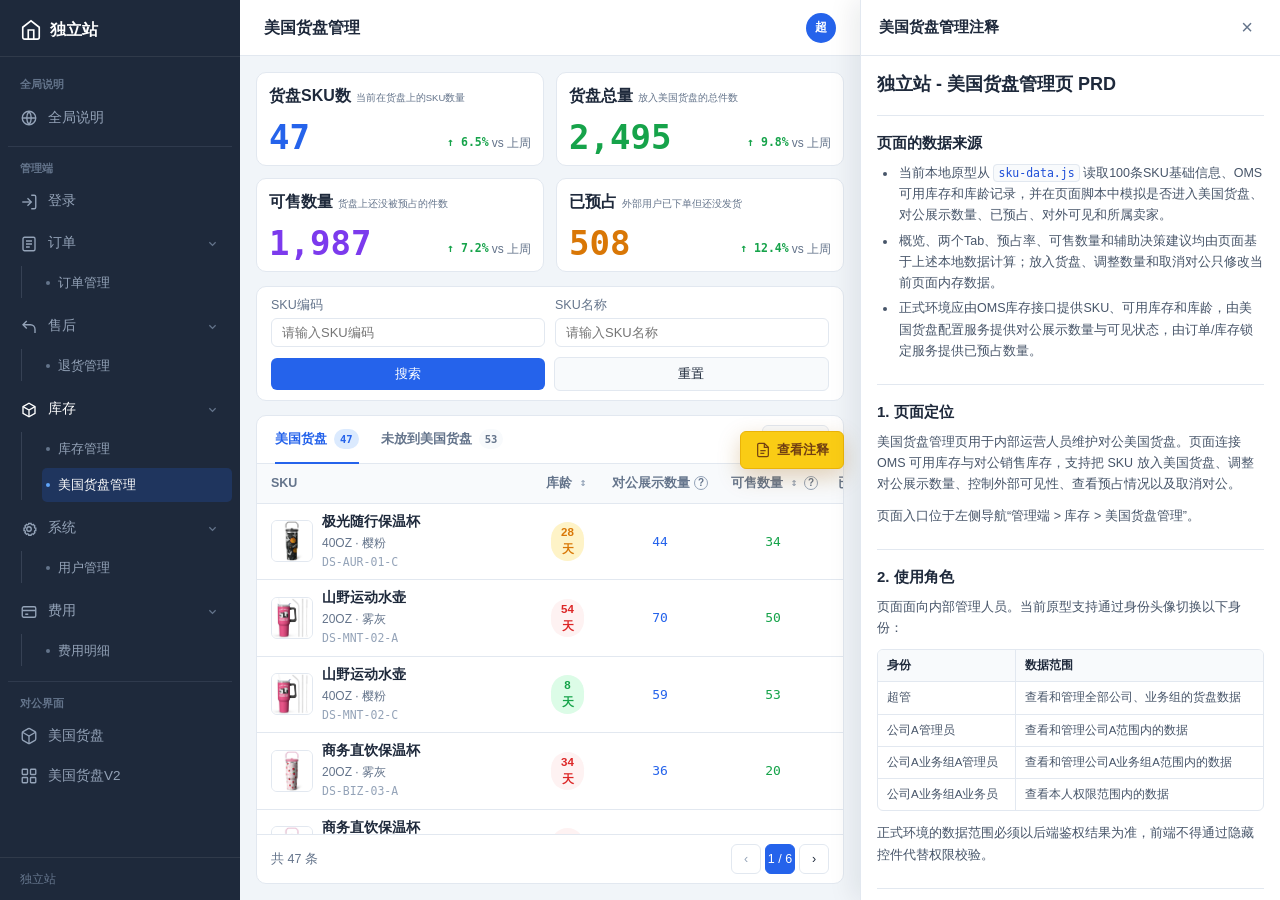
==== cargo-tray-management.html @ c188798c "Publish local PRDs and latest page updates" ====
<!DOCTYPE html>
<html lang="zh-CN"><head>
<meta charset="UTF-8">
<meta name="viewport" content="width=device-width,initial-scale=1.0">
<title>美国货盘管理 — 独立站</title>
<link rel="stylesheet" href="styles.css?v=20260828-returns-pagination">
<script src="navigation.js?v=20260828-returns" defer></script>
</head>
<body data-page="tray-management">
<aside class="app-nav">
  <div class="nav-brand"><svg viewBox="0 0 24 24" fill="none" stroke="currentColor" stroke-width="1.8"><path d="M3 9l9-7 9 7v11a2 2 0 0 1-2 2H5a2 2 0 0 1-2-2z"></path><path d="M9 22V12h6v10"></path></svg>独立站</div>
  <nav class="nav-list"></nav>
  <div class="nav-footer">独立站</div>
</aside>

<div class="app-content">
  <div class="topbar"><div class="topbar-left"><h1>美国货盘管理</h1></div><div class="topbar-right"><div class="user"><button class="avatar" type="button" data-role-avatar aria-haspopup="dialog" aria-label="切换身份" title="切换身份">超</button></div></div></div>
  <main class="page-body tray-management-body">
    <section class="tray-management-stats page-section" aria-label="货盘统计">
      <div class="stat-card manage-stat manage-stat-sku"><div class="stat-heading"><div class="stat-label">货盘SKU数</div><p>当前在货盘上的SKU数量</p></div><div class="stat-metric-row"><div class="stat-value" id="manage-stat-skus">0</div><div class="stat-trend trend-up"><strong>↑ 6.5%</strong><span>vs 上周</span></div></div></div>
      <div class="stat-card manage-stat manage-stat-total"><div class="stat-heading"><div class="stat-label">货盘总量</div><p>放入美国货盘的总件数</p></div><div class="stat-metric-row"><div class="stat-value" id="manage-stat-total">0</div><div class="stat-trend trend-up"><strong>↑ 9.8%</strong><span>vs 上周</span></div></div></div>
      <div class="stat-card manage-stat manage-stat-sellable"><div class="stat-heading"><div class="stat-label">可售数量</div><p>货盘上还没被预占的件数</p></div><div class="stat-metric-row"><div class="stat-value" id="manage-stat-sellable">0</div><div class="stat-trend trend-up"><strong>↑ 7.2%</strong><span>vs 上周</span></div></div></div>
      <div class="stat-card manage-stat manage-stat-reserved"><div class="stat-heading"><div class="stat-label">已预占</div><p>外部用户已下单但还没发货</p></div><div class="stat-metric-row"><div class="stat-value" id="manage-stat-reserved">0</div><div class="stat-trend trend-up"><strong>↑ 12.4%</strong><span>vs 上周</span></div></div></div>
    </section>

    <section class="filter-bar manage-filter-bar page-section" aria-label="美国货盘库存筛选">
      <div class="filter-group"><label for="manage-filter-code">SKU编码</label><input id="manage-filter-code" type="text" autocomplete="off" placeholder="请输入SKU编码"></div>
      <div class="filter-group"><label for="manage-filter-name">SKU名称</label><input id="manage-filter-name" type="text" autocomplete="off" placeholder="请输入SKU名称"></div>
      <div class="filter-actions"><button class="btn btn-primary" id="manage-search" type="button">搜索</button><button class="btn btn-ghost" id="manage-reset" type="button">重置</button></div>
    </section>

    <section class="table-wrap tray-management-workspace page-section">
      <div class="tray-management-tabs">
        <div class="tray-management-tab-list" role="tablist" aria-label="美国货盘库存状态">
          <button class="tray-management-tab active" id="marked-tab" type="button" role="tab" aria-selected="true" data-manage-tab="marked">美国货盘 <span id="marked-tab-count">0</span></button>
          <button class="tray-management-tab" id="unmarked-tab" type="button" role="tab" aria-selected="false" data-manage-tab="unmarked">未放到美国货盘 <span id="unmarked-tab-count">0</span></button>
        </div>
        <div class="tray-management-actions">
          <button class="btn btn-primary btn-sm" id="manage-batch-mark" type="button" hidden disabled>批量放入美国货盘</button>
          <button class="btn btn-ghost btn-sm" id="manage-export" type="button"><svg viewBox="0 0 24 24" fill="none" stroke="currentColor" stroke-width="1.8" aria-hidden="true"><path d="M12 3v12"></path><path d="m7 10 5 5 5-5"></path><path d="M5 21h14"></path></svg>导出</button>
        </div>
      </div>

      <div class="tray-management-panel" id="marked-panel" role="tabpanel" aria-labelledby="marked-tab">
        <div class="table-scroll">
          <table class="data-table manage-inventory-table">
            <thead><tr>
              <th class="sku-column">SKU</th>
              <th class="sortable-column"><button class="sort-button" type="button" data-manage-sort="age">库龄<span aria-hidden="true">↕</span></button></th>
              <th><span class="table-header-label">对公展示数量<span class="table-header-help" tabindex="0" role="img" aria-label="对公展示数量说明" data-tooltip="当前设置在对公美国货盘中展示的商品件数">?</span></span></th>
              <th class="sortable-column"><div class="manage-sort-header"><button class="sort-button" type="button" data-manage-sort="sellable">可售数量<span aria-hidden="true">↕</span></button><span class="table-header-help" tabindex="0" role="img" aria-label="可售数量说明" data-tooltip="对公展示数量减去已预占数量后，可继续销售的件数">?</span></div></th>
              <th><span class="table-header-label">已预占<span class="table-header-help" tabindex="0" role="img" aria-label="已预占说明" data-tooltip="外部用户已下单但尚未发货，占用的件数">?</span></span></th>
              <th class="sortable-column"><div class="manage-sort-header"><button class="sort-button" type="button" data-manage-sort="reservedRate">预占率<span aria-hidden="true">↕</span></button><span class="table-header-help" tabindex="0" role="img" aria-label="预占率说明" data-tooltip="已预占数量除以对公展示数量，用于判断当前货盘库存的订单占用程度">?</span></div></th>
              <th>对外可见</th><th>所属卖家</th><th>辅助决策建议</th><th class="operation-column">操作</th>
            </tr></thead>
            <tbody id="marked-tbody"></tbody>
          </table>
        </div>
      </div>

      <div class="tray-management-panel" id="unmarked-panel" role="tabpanel" aria-labelledby="unmarked-tab" hidden>
        <div class="table-scroll">
          <table class="data-table manage-inventory-table">
            <thead><tr><th class="selection-column"><input id="manage-select-all" type="checkbox" aria-label="选择当前页中的全部可用SKU"></th><th class="sku-column">SKU</th><th>库龄</th><th>OMS可用库存</th><th>辅助决策建议</th><th class="operation-column">操作</th></tr></thead>
            <tbody id="unmarked-tbody"></tbody>
          </table>
        </div>
      </div>
      <div class="pagination manage-pagination"><span class="pagination-info" id="manage-table-summary">共 0 条</span><div class="pagination-btns"><button class="page-btn" id="manage-page-prev" type="button" aria-label="上一页">‹</button><button class="page-btn active" id="manage-page-current" type="button">1 / 1</button><button class="page-btn" id="manage-page-next" type="button" aria-label="下一页">›</button></div></div>
    </section>
  </main>
</div>

<div class="age-detail-tooltip" id="age-detail-tooltip" role="tooltip"></div>
<div class="table-help-tooltip" id="manage-table-help-tooltip" role="tooltip"></div>

<div class="modal-overlay" id="manage-mark-modal" role="dialog" aria-modal="true" aria-labelledby="manage-mark-title">
  <div class="modal manage-mark-modal">
    <div class="modal-head"><h3 id="manage-mark-title">放到美国货盘</h3><button class="close" type="button" id="manage-mark-close" aria-label="关闭">&times;</button></div>
    <div class="modal-body">
      <div class="manage-form-field"><label for="manage-sku-select">选择SKU</label><select id="manage-sku-select"></select></div>
      <div class="manage-available-hint"><span>可用库存</span><strong id="manage-available-value">0 件</strong><small>对公展示数量不能超过 OMS 可用库存</small></div>
      <div class="manage-form-field"><label for="manage-mark-qty">对公展示数量</label><input id="manage-mark-qty" type="number" min="1" value="1"></div>
      <div class="manage-form-field manage-visible-field"><span>对外可见</span><label class="visibility-switch"><input id="manage-visible-input" type="checkbox" checked><span aria-hidden="true"></span><b>默认开启</b></label></div>
    </div>
    <div class="modal-footer"><button class="btn btn-ghost" type="button" id="manage-mark-cancel">取消</button><button class="btn btn-primary" type="button" id="manage-mark-confirm">确认</button></div>
  </div>
</div>

<div class="modal-overlay" id="manage-batch-modal" role="dialog" aria-modal="true" aria-labelledby="manage-batch-title">
  <div class="modal manage-batch-modal">
    <div class="modal-head"><h3 id="manage-batch-title">确认批量放入美国货盘</h3><button class="close" type="button" id="manage-batch-close" aria-label="关闭">&times;</button></div>
    <div class="modal-body">
      <p class="manage-batch-tip">请确认所选SKU及对公展示数量，确认后这些SKU将进入美国货盘。</p>
      <div class="table-scroll"><table class="data-table manage-batch-table"><thead><tr><th>SKU</th><th>OMS可用库存</th><th>对公展示数量</th></tr></thead><tbody id="manage-batch-tbody"></tbody></table></div>
    </div>
    <div class="modal-footer"><button class="btn btn-ghost" type="button" id="manage-batch-cancel">取消</button><button class="btn btn-primary" type="button" id="manage-batch-confirm">确认放入</button></div>
  </div>
</div>

<div class="product-preview" id="product-preview" role="dialog" aria-modal="true" aria-label="SKU图片预览">
  <button class="product-preview-close" type="button" aria-label="关闭图片预览" title="关闭">&times;</button>
  <img id="product-preview-image" src="" alt=""><div class="product-preview-caption" id="product-preview-caption"></div>
</div>

<script src="sku-data.js"></script>
<script>
var currentRole={id:'super-admin',name:'超管'};
var manageTab='marked';
var manageModalMode='mark';
var manageEditingSku='';
var manageSelectedSkus={};
var manageSort={key:'',direction:'desc'};
var managePages={marked:1,unmarked:1};
var managePageSize=8;
var manageInventory=(window.OMS_SKU_DATA||[]).map(function(item,index){
  var marked=item.available>0&&index%2===0;
  var markedQty=marked?Math.min(item.available,18+(index*13%86)):0;
  var reserved=marked?Math.min(Math.max(0,markedQty-1),index*5%24):0;
  return {
    sku:item.barcode,name:item.name,spec:item.spec,img:item.img,omsAvailable:item.available,ageRecords:item.ageRecords||[],
    marked:marked,markedQty:markedQty,reserved:reserved,visible:index%7!==0,
    seller:index%4===0?'外部卖家B':'内部团队A'
  };
});

function manageNumber(value){return Number(value||0).toLocaleString('en-US')}
function manageEscape(value){return String(value).replace(/[&<>"']/g,function(char){return {'&':'&amp;','<':'&lt;','>':'&gt;','"':'&quot;',"'":'&#39;'}[char]})}
function manageSkuCell(item){
  return '<div class="sku-profile manage-sku-profile"><button class="sku-product-image" type="button" data-manage-preview="'+manageEscape(item.sku)+'" aria-label="预览 '+manageEscape(item.name)+' 图片"><img src="'+manageEscape(item.img)+'" alt="'+manageEscape(item.name)+'"></button><div class="sku-profile-copy"><strong>'+manageEscape(item.name)+'</strong><span>'+manageEscape(item.spec)+'</span><code>'+manageEscape(item.sku)+'</code></div></div>';
}
function getManageMaxAge(item){
  if(!item.ageRecords.length)return 0;
  return Math.max.apply(null,item.ageRecords.map(function(record){return record.days}));
}
function manageAgeCell(item){
  if(!item.ageRecords.length)return '<td><span class="tag tag-muted">-</span></td>';
  var maxAge=getManageMaxAge(item);
  return '<td><span class="tag age-value '+(maxAge>30?'tag-danger':maxAge>15?'tag-warning':'tag-success')+'" tabindex="0" data-manage-age-sku="'+manageEscape(item.sku)+'" aria-describedby="age-detail-tooltip" aria-label="最大库龄'+maxAge+'天，共'+item.ageRecords.length+'条库龄记录">'+maxAge+'天</span></td>';
}
function showManageAgeDetail(target){
  var item=findManageItem(target.dataset.manageAgeSku);if(!item)return;
  var records=item.ageRecords.slice().sort(function(a,b){return b.days-a.days});
  var tooltip=document.getElementById('age-detail-tooltip');
  tooltip.innerHTML='<div class="age-detail-title">库龄记录 <span>'+manageEscape(item.sku)+'</span></div><table><thead><tr><th>库龄</th><th>上架日期</th><th>统计日期</th></tr></thead><tbody>'+records.map(function(record){return '<tr><td>'+record.days+'天</td><td>'+record.shelvedDate+'</td><td>'+record.statisticsDate+'</td></tr>'}).join('')+'</tbody></table>';
  tooltip.classList.add('show');
  var rect=target.getBoundingClientRect();
  var left=Math.min(window.innerWidth-tooltip.offsetWidth-12,Math.max(12,rect.left));
  var top=rect.bottom+8;
  if(top+tooltip.offsetHeight>window.innerHeight-12)top=rect.top-tooltip.offsetHeight-8;
  tooltip.style.left=left+'px';tooltip.style.top=top+'px';
}
function hideManageAgeDetail(){document.getElementById('age-detail-tooltip').classList.remove('show')}
function getMarkedInventory(){return manageInventory.filter(function(item){return item.marked})}
function getUnmarkedInventory(){return manageInventory.filter(function(item){return !item.marked})}
function manageMatchesFilter(item){
  var code=document.getElementById('manage-filter-code').value.trim().toLowerCase();
  var name=document.getElementById('manage-filter-name').value.trim().toLowerCase();
  return (!code||item.sku.toLowerCase().indexOf(code)>-1)&&(!name||item.name.toLowerCase().indexOf(name)>-1);
}
function getFilteredMarkedInventory(){return getMarkedInventory().filter(manageMatchesFilter)}
function getFilteredUnmarkedInventory(){return getUnmarkedInventory().filter(manageMatchesFilter)}
function getManageReservedRate(item){return item.markedQty?item.reserved/item.markedQty:0}
function getManageDecision(item,marked){
  var age=getManageMaxAge(item);
  if(marked){
    var rate=getManageReservedRate(item);
    if(age>30&&rate<.12)return {label:'建议清滞销',type:'danger'};
    if(rate>.65||Math.max(0,item.markedQty-item.reserved)<10)return {label:'建议补货',type:'warning'};
    return {label:'库存健康',type:'success'};
  }
  if(age>30)return {label:'建议清滞销',type:'danger'};
  if(item.omsAvailable>=50)return {label:'建议放货',type:'primary'};
  return {label:'持续观察',type:'muted'};
}
function manageDecisionCell(item,marked){var decision=getManageDecision(item,marked);return '<span class="decision-tag decision-'+decision.type+'">'+decision.label+'</span>'}
function getManagePageData(data,tab){
  var pages=Math.max(1,Math.ceil(data.length/managePageSize));
  managePages[tab]=Math.min(managePages[tab],pages);
  return data.slice((managePages[tab]-1)*managePageSize,managePages[tab]*managePageSize);
}
function getSortedMarkedInventory(){
  var data=getFilteredMarkedInventory().slice();
  if(!manageSort.key)return data;
  var direction=manageSort.direction==='asc'?1:-1;
  return data.sort(function(a,b){
    var left=manageSort.key==='age'?getManageMaxAge(a):manageSort.key==='sellable'?Math.max(0,a.markedQty-a.reserved):getManageReservedRate(a);
    var right=manageSort.key==='age'?getManageMaxAge(b):manageSort.key==='sellable'?Math.max(0,b.markedQty-b.reserved):getManageReservedRate(b);
    return (left-right)*direction||a.sku.localeCompare(b.sku);
  });
}
function updateManageSortHeaders(){
  document.querySelectorAll('[data-manage-sort]').forEach(function(button){
    var active=button.dataset.manageSort===manageSort.key;
    button.classList.toggle('active',active);
    button.querySelector('span').textContent=active?(manageSort.direction==='asc'?'↑':'↓'):'↕';
    button.closest('th').setAttribute('aria-sort',active?(manageSort.direction==='asc'?'ascending':'descending'):'none');
  });
}
function changeManageSort(key){
  if(manageSort.key===key)manageSort.direction=manageSort.direction==='desc'?'asc':'desc';
  else manageSort={key:key,direction:'desc'};
  managePages.marked=1;
  renderMarkedInventory();
  updateManagePagination();
}
function updateManageStats(){
  var marked=getMarkedInventory();
  var total=marked.reduce(function(sum,item){return sum+item.markedQty},0);
  var reserved=marked.reduce(function(sum,item){return sum+item.reserved},0);
  document.getElementById('manage-stat-skus').textContent=manageNumber(marked.length);
  document.getElementById('manage-stat-total').textContent=manageNumber(total);
  document.getElementById('manage-stat-sellable').textContent=manageNumber(total-reserved);
  document.getElementById('manage-stat-reserved').textContent=manageNumber(reserved);
  document.getElementById('marked-tab-count').textContent=marked.length;
  document.getElementById('unmarked-tab-count').textContent=getUnmarkedInventory().length;
}
function renderMarkedInventory(){
  var allData=getSortedMarkedInventory();
  var data=getManagePageData(allData,'marked');
  document.getElementById('marked-tbody').innerHTML=data.length?data.map(function(item){
    var sellable=Math.max(0,item.markedQty-item.reserved);
    var reservedRate=(getManageReservedRate(item)*100).toFixed(1)+'%';
    return '<tr data-manage-sku="'+item.sku+'"><td class="sku-column">'+manageSkuCell(item)+'</td>'+manageAgeCell(item)+'<td class="num manage-marked-qty">'+manageNumber(item.markedQty)+'</td><td class="num manage-sellable-qty">'+manageNumber(sellable)+'</td><td class="num manage-reserved-qty">'+manageNumber(item.reserved)+'</td><td class="num manage-reserved-rate">'+reservedRate+'</td><td><label class="visibility-switch"><input type="checkbox" data-manage-visible="'+item.sku+'" '+(item.visible?'checked':'')+' aria-label="'+manageEscape(item.name)+' 对外可见"><span aria-hidden="true"></span><b>'+(item.visible?'可见':'隐藏')+'</b></label></td><td><span class="seller-tag '+(item.seller.indexOf('外部')===0?'external':'internal')+'">'+item.seller+'</span></td><td>'+manageDecisionCell(item,true)+'</td><td class="operation-column"><div class="table-actions"><button class="btn-link" type="button" data-manage-adjust="'+item.sku+'">调整数量</button><button class="btn-link danger" type="button" data-manage-unmark="'+item.sku+'">取消对公</button></div></td></tr>';
  }).join(''):'<tr><td colspan="10" class="mark-table-empty">暂无美国货盘SKU</td></tr>';
  updateManageSortHeaders();
}
function renderUnmarkedInventory(){
  var allData=getFilteredUnmarkedInventory();
  var data=getManagePageData(allData,'unmarked');
  getMarkedInventory().forEach(function(item){delete manageSelectedSkus[item.sku]});
  document.getElementById('unmarked-tbody').innerHTML=data.length?data.map(function(item){
    var disabled=item.omsAvailable<=0;
    return '<tr data-manage-sku="'+item.sku+'"><td class="selection-column"><input class="manage-row-select" type="checkbox" data-manage-select="'+item.sku+'" '+(manageSelectedSkus[item.sku]?'checked':'')+' '+(disabled?'disabled':'')+' aria-label="选择 '+manageEscape(item.name)+'"></td><td class="sku-column">'+manageSkuCell(item)+'</td>'+manageAgeCell(item)+'<td class="num">'+manageNumber(item.omsAvailable)+'</td><td>'+manageDecisionCell(item,false)+'</td><td class="operation-column"><button class="btn btn-primary btn-sm" type="button" data-manage-mark="'+item.sku+'" '+(disabled?'disabled':'')+'>放到美国货盘</button></td></tr>';
  }).join(''):'<tr><td colspan="6" class="mark-table-empty">暂无符合条件的未放入SKU</td></tr>';
  updateManageBatchSelection();
}
function updateManageBatchSelection(){
  var selected=getUnmarkedInventory().filter(function(item){return manageSelectedSkus[item.sku]&&item.omsAvailable>0});
  var batchButton=document.getElementById('manage-batch-mark');
  batchButton.disabled=selected.length===0;
  var available=getManagePageData(getFilteredUnmarkedInventory(),'unmarked').filter(function(item){return item.omsAvailable>0});
  var selectedVisible=available.filter(function(item){return manageSelectedSkus[item.sku]});
  var selectAll=document.getElementById('manage-select-all');
  selectAll.checked=available.length>0&&selectedVisible.length===available.length;
  selectAll.indeterminate=selectedVisible.length>0&&selectedVisible.length<available.length;
}
function renderManageWorkspace(){
  updateManageStats();
  renderMarkedInventory();
  renderUnmarkedInventory();
  updateManagePagination();
}
function updateManagePagination(){
  var data=manageTab==='marked'?getSortedMarkedInventory():getFilteredUnmarkedInventory();
  var pages=Math.max(1,Math.ceil(data.length/managePageSize));
  var page=Math.min(managePages[manageTab],pages);
  managePages[manageTab]=page;
  document.getElementById('manage-table-summary').textContent='共 '+data.length+' 条';
  document.getElementById('manage-page-current').textContent=page+' / '+pages;
  document.getElementById('manage-page-prev').disabled=page<=1;
  document.getElementById('manage-page-next').disabled=page>=pages||data.length===0;
}
function changeManagePage(offset){
  var data=manageTab==='marked'?getSortedMarkedInventory():getFilteredUnmarkedInventory();
  var pages=Math.max(1,Math.ceil(data.length/managePageSize));
  managePages[manageTab]=Math.min(pages,Math.max(1,managePages[manageTab]+offset));
  if(manageTab==='marked')renderMarkedInventory();else renderUnmarkedInventory();
  updateManagePagination();
}
function switchManageTab(tabName){
  manageTab=tabName;
  document.querySelectorAll('[data-manage-tab]').forEach(function(button){var active=button.dataset.manageTab===tabName;button.classList.toggle('active',active);button.setAttribute('aria-selected',active?'true':'false')});
  document.getElementById('marked-panel').hidden=tabName!=='marked';
  document.getElementById('unmarked-panel').hidden=tabName!=='unmarked';
  document.getElementById('manage-batch-mark').hidden=tabName!=='unmarked';
  renderManageWorkspace();
}
function showManageTableHelp(target){
  var tooltip=document.getElementById('manage-table-help-tooltip');
  tooltip.textContent=target.dataset.tooltip;
  tooltip.classList.add('show');
  var rect=target.getBoundingClientRect();
  var left=Math.min(window.innerWidth-tooltip.offsetWidth-12,Math.max(12,rect.right-tooltip.offsetWidth));
  var top=rect.bottom+8;
  if(top+tooltip.offsetHeight>window.innerHeight-12)top=rect.top-tooltip.offsetHeight-8;
  tooltip.style.left=left+'px';tooltip.style.top=top+'px';
}
function hideManageTableHelp(){document.getElementById('manage-table-help-tooltip').classList.remove('show')}
function manageCsvCell(value){return '"'+String(value==null?'':value).replace(/"/g,'""')+'"'}
function exportManageInventory(){
  var marked=manageTab==='marked';
  var data=marked?getSortedMarkedInventory():getFilteredUnmarkedInventory();
  var rows=marked
    ?[['SKU编码','SKU名称','SKU规格','库龄','对公展示数量','可售数量','已预占','预占率','对外可见','所属卖家']].concat(data.map(function(item){return [item.sku,item.name,item.spec,getManageMaxAge(item)+'天',item.markedQty,Math.max(0,item.markedQty-item.reserved),item.reserved,(getManageReservedRate(item)*100).toFixed(1)+'%',item.visible?'可见':'隐藏',item.seller]}))
    :[['SKU编码','SKU名称','SKU规格','库龄','OMS可用库存']].concat(data.map(function(item){return [item.sku,item.name,item.spec,getManageMaxAge(item)+'天',item.omsAvailable]}));
  var csv='\uFEFF'+rows.map(function(row){return row.map(manageCsvCell).join(',')}).join('\r\n');
  var url=URL.createObjectURL(new Blob([csv],{type:'text/csv;charset=utf-8'}));
  var link=document.createElement('a');link.href=url;link.download=(marked?'美国货盘':'未放到美国货盘')+'-'+new Date().toISOString().slice(0,10)+'.csv';document.body.appendChild(link);link.click();link.remove();URL.revokeObjectURL(url);
  showToast('导出成功');
}
function findManageItem(sku){return manageInventory.find(function(item){return item.sku===sku})}
function populateManageSkuSelect(selectedSku){
  var select=document.getElementById('manage-sku-select');
  var options=manageModalMode==='adjust'?manageInventory.filter(function(item){return item.sku===selectedSku}):getUnmarkedInventory();
  select.innerHTML=options.map(function(item){return '<option value="'+item.sku+'" '+(item.sku===selectedSku?'selected':'')+'>'+manageEscape(item.name)+' · '+manageEscape(item.spec)+' · '+manageEscape(item.sku)+'</option>'}).join('');
  select.disabled=manageModalMode==='adjust';
}
function refreshManageModalValues(){
  var item=findManageItem(document.getElementById('manage-sku-select').value);
  if(!item)return;
  document.getElementById('manage-available-value').textContent=manageNumber(item.omsAvailable)+' 件';
  var input=document.getElementById('manage-mark-qty');
  input.max=item.omsAvailable;
  if(manageModalMode==='mark')input.value=Math.min(Math.max(1,Math.round(item.omsAvailable*.25)),item.omsAvailable||1);
}
function openManageModal(mode,sku){
  manageModalMode=mode;
  manageEditingSku=sku||'';
  var item=findManageItem(sku);
  document.getElementById('manage-mark-title').textContent=mode==='adjust'?'调整对公展示数量':'放到美国货盘';
  document.getElementById('manage-mark-confirm').textContent=mode==='adjust'?'保存调整':'确认放入';
  populateManageSkuSelect(sku);
  refreshManageModalValues();
  if(mode==='adjust'&&item){document.getElementById('manage-mark-qty').value=item.markedQty;document.getElementById('manage-visible-input').checked=item.visible}
  else document.getElementById('manage-visible-input').checked=true;
  document.getElementById('manage-mark-modal').classList.add('open');
  document.getElementById('manage-mark-qty').focus();
}
function closeManageModal(){document.getElementById('manage-mark-modal').classList.remove('open')}
function submitManageModal(){
  var sku=document.getElementById('manage-sku-select').value;
  var item=findManageItem(sku);
  var quantity=parseInt(document.getElementById('manage-mark-qty').value,10)||0;
  if(!item||quantity<1||quantity>item.omsAvailable){showToast('对公展示数量需大于 0 且不能超过 OMS 可用库存','warning');return}
  if(manageModalMode==='adjust'&&quantity<item.reserved){showToast('对公展示数量不能小于已预占数量','warning');return}
  item.marked=true;
  item.markedQty=quantity;
  item.visible=document.getElementById('manage-visible-input').checked;
  if(manageModalMode==='mark')item.reserved=0;
  closeManageModal();
  switchManageTab('marked');
  showToast(manageModalMode==='adjust'?'数量调整成功':'已放入美国货盘');
}
function unmarkManageItem(sku){
  var item=findManageItem(sku);
  if(!item)return;
  if(item.reserved>0){showToast('该SKU存在已预占数量，暂不能取消对公','warning');return}
  item.marked=false;item.markedQty=0;item.visible=false;
  renderManageWorkspace();
  showToast('已取消对公');
}
function getSelectedManageItems(){
  return getUnmarkedInventory().filter(function(item){return manageSelectedSkus[item.sku]&&item.omsAvailable>0});
}
function openManageBatchModal(){
  var items=getSelectedManageItems();
  if(!items.length){showToast('请先选择SKU','warning');return}
  document.getElementById('manage-batch-tbody').innerHTML=items.map(function(item){
    return '<tr data-manage-batch-sku="'+item.sku+'"><td class="sku-column">'+manageSkuCell(item)+'</td><td class="num">'+manageNumber(item.omsAvailable)+'</td><td><input class="manage-batch-qty" type="number" min="1" max="'+item.omsAvailable+'" value="'+item.omsAvailable+'" aria-label="'+manageEscape(item.name)+' 对公展示数量"></td></tr>';
  }).join('');
  document.getElementById('manage-batch-modal').classList.add('open');
  document.querySelector('#manage-batch-tbody .manage-batch-qty').focus();
}
function closeManageBatchModal(){document.getElementById('manage-batch-modal').classList.remove('open')}
function confirmManageBatch(){
  var rows=[].slice.call(document.querySelectorAll('#manage-batch-tbody [data-manage-batch-sku]'));
  var values=rows.map(function(row){
    var item=findManageItem(row.dataset.manageBatchSku);
    var quantity=parseInt(row.querySelector('.manage-batch-qty').value,10)||0;
    return {item:item,quantity:quantity};
  });
  if(!values.length||values.some(function(entry){return !entry.item||entry.quantity<1||entry.quantity>entry.item.omsAvailable})){
    showToast('对公展示数量需大于 0 且不能超过 OMS 可用库存','warning');return;
  }
  values.forEach(function(entry){
    entry.item.marked=true;entry.item.markedQty=entry.quantity;entry.item.reserved=0;entry.item.visible=true;
    delete manageSelectedSkus[entry.item.sku];
  });
  closeManageBatchModal();
  switchManageTab('marked');
  showToast('已批量放入美国货盘');
}
function openManagePreview(sku){
  var item=findManageItem(sku);if(!item)return;
  document.getElementById('product-preview-image').src=item.img;
  document.getElementById('product-preview-image').alt=item.name;
  document.getElementById('product-preview-caption').textContent=item.name+' · '+item.spec;
  document.getElementById('product-preview').classList.add('open');
}
function closeManagePreview(){document.getElementById('product-preview').classList.remove('open')}

document.querySelectorAll('[data-manage-tab]').forEach(function(button){button.addEventListener('click',function(){switchManageTab(button.dataset.manageTab)})});
document.querySelector('.tray-management-workspace').addEventListener('click',function(event){
  var sort=event.target.closest('[data-manage-sort]');if(sort){changeManageSort(sort.dataset.manageSort);return}
  var adjust=event.target.closest('[data-manage-adjust]');if(adjust){openManageModal('adjust',adjust.dataset.manageAdjust);return}
  var unmark=event.target.closest('[data-manage-unmark]');if(unmark){unmarkManageItem(unmark.dataset.manageUnmark);return}
  var mark=event.target.closest('[data-manage-mark]');if(mark){openManageModal('mark',mark.dataset.manageMark);return}
  var preview=event.target.closest('[data-manage-preview]');if(preview)openManagePreview(preview.dataset.managePreview);
});
document.querySelector('.tray-management-workspace').addEventListener('change',function(event){
  if(event.target.matches('[data-manage-visible]')){
    var item=findManageItem(event.target.dataset.manageVisible);if(!item)return;
    item.visible=event.target.checked;
    renderManageWorkspace();
    showToast(item.visible?'已对外展示':'已对外隐藏');
    return;
  }
  if(event.target.matches('[data-manage-select]')){
    if(event.target.checked)manageSelectedSkus[event.target.dataset.manageSelect]=true;
    else delete manageSelectedSkus[event.target.dataset.manageSelect];
    updateManageBatchSelection();
  }
});
document.getElementById('manage-select-all').addEventListener('change',function(){
  var checked=this.checked;
  getManagePageData(getFilteredUnmarkedInventory(),'unmarked').forEach(function(item){if(item.omsAvailable>0){if(checked)manageSelectedSkus[item.sku]=true;else delete manageSelectedSkus[item.sku]}});
  renderUnmarkedInventory();
});
document.getElementById('manage-search').addEventListener('click',function(){managePages.marked=1;managePages.unmarked=1;renderManageWorkspace()});
document.getElementById('manage-reset').addEventListener('click',function(){document.getElementById('manage-filter-code').value='';document.getElementById('manage-filter-name').value='';managePages.marked=1;managePages.unmarked=1;renderManageWorkspace()});
document.querySelector('.manage-filter-bar').addEventListener('keydown',function(event){if(event.key==='Enter'){event.preventDefault();managePages.marked=1;managePages.unmarked=1;renderManageWorkspace()}});
document.getElementById('manage-batch-mark').addEventListener('click',openManageBatchModal);
document.getElementById('manage-export').addEventListener('click',exportManageInventory);
document.getElementById('manage-page-prev').addEventListener('click',function(){changeManagePage(-1)});
document.getElementById('manage-page-next').addEventListener('click',function(){changeManagePage(1)});
document.getElementById('manage-batch-close').addEventListener('click',closeManageBatchModal);
document.getElementById('manage-batch-cancel').addEventListener('click',closeManageBatchModal);
document.getElementById('manage-batch-confirm').addEventListener('click',confirmManageBatch);
document.getElementById('manage-batch-modal').addEventListener('click',function(event){if(event.target===this)closeManageBatchModal()});
document.getElementById('manage-sku-select').addEventListener('change',refreshManageModalValues);
document.getElementById('manage-mark-close').addEventListener('click',closeManageModal);
document.getElementById('manage-mark-cancel').addEventListener('click',closeManageModal);
document.getElementById('manage-mark-confirm').addEventListener('click',submitManageModal);
document.getElementById('manage-mark-modal').addEventListener('click',function(event){if(event.target===this)closeManageModal()});
document.querySelector('.product-preview-close').addEventListener('click',closeManagePreview);
document.getElementById('product-preview').addEventListener('click',function(event){if(event.target===this)closeManagePreview()});
document.addEventListener('mouseover',function(event){var target=event.target.closest('[data-manage-age-sku]');if(target)showManageAgeDetail(target)});
document.addEventListener('mouseout',function(event){if(event.target.closest('[data-manage-age-sku]'))hideManageAgeDetail()});
document.addEventListener('focusin',function(event){if(event.target.matches('[data-manage-age-sku]'))showManageAgeDetail(event.target)});
document.addEventListener('focusout',function(event){if(event.target.matches('[data-manage-age-sku]'))hideManageAgeDetail()});
document.addEventListener('mouseover',function(event){var target=event.target.closest('.table-header-help[data-tooltip]');if(target)showManageTableHelp(target)});
document.addEventListener('mouseout',function(event){if(event.target.closest('.table-header-help[data-tooltip]'))hideManageTableHelp()});
document.addEventListener('focusin',function(event){if(event.target.matches('.table-header-help[data-tooltip]'))showManageTableHelp(event.target)});
document.addEventListener('focusout',function(event){if(event.target.matches('.table-header-help[data-tooltip]'))hideManageTableHelp()});
document.querySelectorAll('.tray-management-workspace .table-scroll').forEach(function(scroller){scroller.addEventListener('scroll',function(){hideManageAgeDetail();hideManageTableHelp()})});
window.addEventListener('resize',function(){hideManageAgeDetail();hideManageTableHelp()});
document.addEventListener('keydown',function(event){if(event.key==='Escape'){closeManageModal();closeManageBatchModal();closeManagePreview()}});
window.addEventListener('oms-role-change',function(event){currentRole=event.detail.role});

renderManageWorkspace();
</script>
<script src="toast.js?v=20260828-cart-action"></script>
<script src="role-switch.js"></script>
<script src="notes.js?v=20260828-local-prd"></script>
</body></html>
---- styles.css ----
/* ========== Design Tokens ========== */
:root{
  --primary:#2563eb;--primary-hover:#1d4ed8;--primary-soft:#dbeafe;
  --bg:#f1f5f9;--surface:#ffffff;--surface-2:#f8fafc;
  --border:#e2e8f0;--border-2:#cbd5e1;
  --ink:#1e293b;--muted:#64748b;--muted-2:#94a3b8;
  --success:#16a34a;--success-soft:#dcfce7;
  --warning:#d97706;--warning-soft:#fef3c7;
  --danger:#dc2626;--danger-soft:#fef2f2;
  --info:#0891b2;--info-soft:#cffafe;
  --sidebar-w:240px;--topbar-h:56px;--notes-panel-w:420px;
  --radius-sm:6px;--radius-md:10px;--radius-lg:16px;
  --shadow-sm:0 1px 2px rgba(0,0,0,.05);
  --shadow-md:0 4px 6px -1px rgba(0,0,0,.07),0 2px 4px -2px rgba(0,0,0,.05);
  --shadow-lg:0 10px 15px -3px rgba(0,0,0,.08),0 4px 6px -4px rgba(0,0,0,.05);
  --font:-apple-system,BlinkMacSystemFont,'PingFang SC','Microsoft YaHei','Segoe UI',sans-serif;
  --font-mono:'SF Mono','Fira Code','Consolas',monospace;
}

/* ========== Reset ========== */
*{box-sizing:border-box;margin:0;padding:0}
html{scroll-behavior:smooth}
body{font-family:var(--font);background:var(--bg);color:var(--ink);font-size:14px;line-height:1.5;-webkit-font-smoothing:antialiased}
a{color:inherit;text-decoration:none}
button{font-family:inherit;cursor:pointer;border:none;background:none}
input,select{font-family:inherit;font-size:14px}
table{border-collapse:collapse;width:100%}

/* ========== App Shell ========== */
.app-nav{position:fixed;inset:0 auto 0 0;width:var(--sidebar-w);background:var(--ink);color:#cbd5e1;display:flex;flex-direction:column;z-index:100}
.app-content{margin-left:var(--sidebar-w);min-height:100vh}

/* ========== Sidebar Nav ========== */
.nav-brand{padding:18px 20px 14px;font-size:16px;font-weight:700;color:#fff;display:flex;align-items:center;gap:8px;border-bottom:1px solid rgba(255,255,255,.08)}
.nav-brand svg{width:22px;height:22px;flex-shrink:0}
.nav-list{flex:1;padding:10px 8px;overflow-y:auto}
.nav-list a,.nav-group-toggle{display:flex;align-items:center;gap:10px;min-height:40px;color:#94a3b8;font-size:13.5px;transition:background .15s,color .15s}
.nav-primary,.nav-group-toggle{padding:9px 12px;border-radius:6px}
.nav-list a:hover,.nav-group-toggle:hover{background:rgba(255,255,255,.06);color:#e2e8f0}
.nav-list a.active{background:rgba(37,99,235,.2);color:#fff}
.nav-list a svg,.nav-group-toggle>svg:not(.nav-chevron){width:18px;height:18px;flex-shrink:0;stroke-width:1.8}
.nav-group{margin:2px 0}
.nav-group-toggle{list-style:none;cursor:pointer;user-select:none}
.nav-group-toggle::-webkit-details-marker{display:none}
.nav-group-toggle>span{min-width:0;flex:1}
.nav-group-current>.nav-group-toggle{color:#fff}
.nav-chevron{width:15px;height:15px;flex:0 0 auto;color:#64748b;transition:transform .18s ease}
.nav-group:not([open]) .nav-chevron{transform:rotate(-90deg)}
.nav-children{position:relative;display:grid;gap:2px;padding:2px 0 5px 34px}
.nav-children::before{content:"";position:absolute;top:2px;bottom:7px;left:13px;width:1px;background:rgba(148,163,184,.2)}
.nav-list .nav-child{position:relative;min-height:34px;padding:7px 10px 7px 16px;border-radius:5px;font-size:13px}
.nav-child::before{content:"";position:absolute;left:4px;top:50%;width:4px;height:4px;border-radius:50%;background:#64748b;transform:translateY(-50%)}
.nav-child.active::before{background:#60a5fa}
.nav-footer{padding:12px 20px;border-top:1px solid rgba(255,255,255,.08);font-size:12px;color:#64748b}

/* ========== Top Bar ========== */
.topbar{height:var(--topbar-h);background:var(--surface);border-bottom:1px solid var(--border);display:flex;align-items:center;justify-content:space-between;padding:0 24px;position:sticky;top:0;z-index:50}
.topbar-left{display:flex;align-items:center;gap:12px}
.topbar-left h1{font-size:16px;font-weight:600}
.topbar-right{display:flex;align-items:center;gap:12px}
.topbar-right .user{display:flex;align-items:center;gap:8px;font-size:13px;color:var(--muted)}
.topbar-right .avatar{width:30px;height:30px;border-radius:50%;background:var(--primary);color:#fff;display:flex;align-items:center;justify-content:center;font-size:12px;font-weight:600}
.topbar-right button.avatar{padding:0;border:2px solid transparent;box-shadow:0 0 0 1px transparent;transition:transform .15s,box-shadow .15s,border-color .15s}
.topbar-right button.avatar:hover{transform:translateY(-1px);box-shadow:0 3px 8px rgba(15,23,42,.18)}
.topbar-right button.avatar:focus-visible{outline:none;border-color:#fff;box-shadow:0 0 0 3px var(--primary-soft)}
.topbar-right .avatar.avatar--super{background:#2563eb}
.topbar-right .avatar.avatar--company{background:#0f766e}
.topbar-right .avatar.avatar--group{background:#7c3aed}
.topbar-right .avatar.avatar--sales{background:#c2410c}

/* ========== Notes Panel ========== */
.app-content{transition:margin-right .2s ease}
.notes-toggle{height:38px;white-space:nowrap}
button.notes-toggle-floating{position:fixed;top:50%;right:16px;z-index:160;transform:translateY(-50%);touch-action:none;cursor:grab;background:#facc15;border-color:#eab308;color:#713f12;font-weight:700;box-shadow:0 8px 22px rgba(161,98,7,.28);transition:right .2s ease,background .15s,border-color .15s,box-shadow .15s}
button.notes-toggle-floating:hover{background:#fde047;border-color:#ca8a04;color:#713f12;box-shadow:0 10px 26px rgba(161,98,7,.34)}
.notes-toggle-floating:active,body.notes-dragging .notes-toggle-floating{cursor:grabbing}
body.notes-dragging .notes-toggle-floating{transition:none}
body.notes-open .notes-toggle-floating{right:calc(var(--notes-panel-w) + 16px)}
.notes-panel{position:fixed;inset:0 0 0 auto;width:var(--notes-panel-w);background:var(--surface);border-left:1px solid var(--border);box-shadow:-8px 0 24px rgba(15,23,42,.08);z-index:180;display:flex;flex-direction:column;transform:translateX(100%);transition:transform .2s ease}
body.notes-open .notes-panel{transform:translateX(0)}
body.notes-open .app-content{margin-right:var(--notes-panel-w)}
.notes-resizer{position:absolute;inset:0 auto 0 -5px;width:10px;z-index:2;cursor:col-resize;touch-action:none;outline:none}
.notes-resizer::after{content:"";position:absolute;top:50%;left:4px;width:2px;height:46px;border-radius:2px;background:var(--border-2);transform:translateY(-50%);opacity:0;transition:opacity .15s,background .15s}
.notes-resizer:hover::after,.notes-resizer:focus-visible::after,body.notes-resizing .notes-resizer::after{opacity:1;background:var(--primary)}
body.notes-resizing{cursor:col-resize;user-select:none}
body.notes-resizing .notes-panel,body.notes-resizing .app-content{transition:none}
.notes-panel-head{height:56px;padding:0 18px;border-bottom:1px solid var(--border);display:flex;align-items:center;justify-content:space-between;flex:0 0 auto}
.notes-panel-head h2{font-size:15px;font-weight:600}
.notes-close{width:30px;height:30px;border-radius:6px;color:var(--muted);font-size:20px;display:flex;align-items:center;justify-content:center}
.notes-close:hover{background:var(--surface-2);color:var(--ink)}
.notes-content{padding:16px;flex:1;min-height:0;overflow-y:auto}
.notes-empty{height:100%;min-height:240px;display:flex;flex-direction:column;align-items:center;justify-content:center;color:var(--muted-2);gap:10px}
.notes-empty svg{width:34px;height:34px}
.notes-empty p{font-size:13px}
.notes-loading{padding:24px 4px;color:var(--muted);font-size:13px}
.notes-document{color:var(--ink);font-size:12.5px;line-height:1.7}
.notes-document h1{font-size:18px;line-height:1.4;margin:0 0 18px;font-weight:700}
.notes-document h2{font-size:15px;line-height:1.45;margin:22px 0 9px;padding-top:16px;border-top:1px solid var(--border);font-weight:700}
.notes-document h1+h2{margin-top:0}
.notes-document h3{font-size:13.5px;line-height:1.45;margin:18px 0 8px;font-weight:700}
.notes-document p{margin:0 0 10px;color:#475569}
.notes-document ul,.notes-document ol{margin:0 0 12px;padding-left:20px;color:#475569}
.notes-document li{margin:4px 0;padding-left:2px}
.notes-document code{padding:1px 4px;border-radius:4px;background:var(--surface-2);border:1px solid var(--border);font-family:var(--font-mono);font-size:11.5px;color:var(--primary-hover)}
.notes-table-wrap{width:100%;overflow-x:auto;margin:8px 0 12px;border:1px solid var(--border);border-radius:6px}
.notes-document table{width:max-content;min-width:100%;font-size:11.5px;line-height:1.5}
.notes-document th,.notes-document td{padding:7px 9px;border-right:1px solid var(--border);border-bottom:1px solid var(--border);text-align:left;vertical-align:top;white-space:nowrap}
.notes-document th{background:var(--surface-2);font-weight:600;color:var(--ink)}
.notes-document td{color:#475569}
.notes-document th:last-child,.notes-document td:last-child{border-right:0}
.notes-document tbody tr:last-child td{border-bottom:0}
.notes-gallery{display:grid;gap:12px}
.notes-reference-section{margin-top:24px;padding-top:18px;border-top:1px solid var(--border)}
.notes-reference-section>h2{margin:0 0 12px;font-size:15px}
.notes-image-card{width:100%;overflow:hidden;border:1px solid var(--border);border-radius:6px;background:var(--surface);text-align:left;transition:border-color .15s,box-shadow .15s}
.notes-image-card:hover{border-color:var(--primary);box-shadow:var(--shadow-sm)}
.notes-image-card:focus-visible{outline:none;border-color:var(--primary);box-shadow:0 0 0 3px var(--primary-soft)}
.notes-image-card img{width:100%;aspect-ratio:16/8;display:block;object-fit:cover;object-position:left top;background:var(--surface-2)}
.notes-image-card span{display:block;padding:9px 10px;font-size:12.5px;font-weight:600;color:var(--ink)}
.notes-preview{display:none;position:fixed;inset:0;z-index:300;background:rgba(15,23,42,.82);padding:54px 28px 24px;align-items:center;justify-content:center;flex-direction:column;gap:10px}
.notes-preview.open{display:flex}
.notes-preview img{display:block;max-width:min(1500px,96vw);max-height:calc(100vh - 110px);object-fit:contain;background:#fff;box-shadow:var(--shadow-lg)}
.notes-preview-caption{color:#fff;font-size:13px}
.notes-preview-close{position:absolute;top:14px;right:18px;width:36px;height:36px;border-radius:6px;background:rgba(255,255,255,.14);color:#fff;font-size:26px;display:flex;align-items:center;justify-content:center}
.notes-preview-close:hover{background:rgba(255,255,255,.24)}
.notes-backdrop{display:none;position:fixed;inset:0;background:rgba(15,23,42,.35);z-index:170}

/* ========== Role Switcher ========== */
.modal.role-modal{width:440px;overflow:hidden}
.role-modal .modal-head{padding:18px 20px}
.role-modal .modal-body{padding:16px 20px 20px}
.role-modal .modal-footer{padding:14px 20px}
.role-current{font-size:12px;color:var(--muted);margin-bottom:12px}
.role-list{display:grid;gap:8px}
.role-option{width:100%;min-height:66px;border:1px solid var(--border);border-radius:8px;padding:10px 12px;display:flex;align-items:center;gap:12px;text-align:left;background:var(--surface);transition:border-color .15s,background .15s,box-shadow .15s}
.role-option:hover{border-color:var(--border-2);background:var(--surface-2)}
.role-option:focus-visible{outline:none;border-color:var(--primary);box-shadow:0 0 0 3px var(--primary-soft)}
.role-option.selected{border-color:var(--primary);background:rgba(37,99,235,.05);box-shadow:0 0 0 1px var(--primary)}
.role-option-avatar{width:38px;height:38px;border-radius:50%;display:flex;align-items:center;justify-content:center;flex:0 0 auto;background:var(--primary);color:#fff;font-size:12px;font-weight:700}
.role-option-avatar.company{background:#0f766e}
.role-option-avatar.group{background:#7c3aed}
.role-option-avatar.sales{background:#c2410c}
.role-option-copy{min-width:0;flex:1}
.role-option-name{font-size:13.5px;font-weight:600;color:var(--ink)}
.role-option-desc{font-size:12px;color:var(--muted);margin-top:2px}
.role-option-check{width:18px;height:18px;border:1.5px solid var(--border-2);border-radius:50%;display:flex;align-items:center;justify-content:center;flex:0 0 auto}
.role-option.selected .role-option-check{border-color:var(--primary);background:var(--primary)}
.role-option.selected .role-option-check::after{content:"";width:6px;height:6px;border-radius:50%;background:#fff}

/* ========== Searchable Multi Select ========== */
.filter-group.dynamic-filter{align-items:flex-end}
.filter-group.dynamic-filter>label{display:block;margin-bottom:5px}
.multi-select{position:relative;width:170px}
.multi-select-trigger{width:100%;height:34px;padding:0 9px 0 10px;border:1px solid var(--border);border-radius:var(--radius-sm);background:var(--surface);display:flex;align-items:center;justify-content:space-between;gap:8px;color:var(--muted);font-size:13px;text-align:left}
.multi-select-trigger:hover{border-color:var(--border-2)}
.multi-select-trigger:focus-visible{outline:none;border-color:var(--primary);box-shadow:0 0 0 3px var(--primary-soft)}
.multi-select-trigger.has-value{color:var(--ink)}
.multi-select-trigger svg{width:14px;height:14px;flex:0 0 auto;transition:transform .15s}
.multi-select.open .multi-select-trigger svg{transform:rotate(180deg)}
.multi-select-menu{display:none;position:absolute;z-index:160;top:calc(100% + 5px);left:0;width:220px;background:var(--surface);border:1px solid var(--border);border-radius:8px;box-shadow:var(--shadow-lg);overflow:hidden}
.multi-select.open .multi-select-menu{display:block}
.multi-select-search{padding:8px;border-bottom:1px solid var(--border)}
.multi-select-search input{width:100%;height:31px;padding:0 9px;border:1px solid var(--border);border-radius:5px;outline:none;font-size:12.5px}
.multi-select-search input:focus{border-color:var(--primary)}
.multi-select-options{max-height:190px;overflow-y:auto;padding:5px}
.multi-select-option{display:flex;align-items:center;gap:8px;padding:7px 8px;border-radius:5px;font-size:12.5px;cursor:pointer;color:var(--ink)}
.multi-select-option:hover{background:var(--surface-2)}
.multi-select-option input{width:14px;height:14px;accent-color:var(--primary)}
.multi-select-empty{padding:14px 8px;text-align:center;font-size:12px;color:var(--muted)}

/* ========== Data Table Utilities ========== */
.table-scroll{width:100%;overflow-x:auto}
.table-scroll .data-table{min-width:980px}
#inv-table{min-width:850px}
.data-table .scope-cell{white-space:nowrap;min-width:86px}
.table-header-label{display:inline-flex;align-items:center;justify-content:flex-end;gap:4px;white-space:nowrap}
.table-header-help{position:relative;width:14px;height:14px;border:1px solid var(--muted-2);border-radius:50%;display:inline-flex;align-items:center;justify-content:center;color:var(--muted);font-size:10px;font-weight:700;line-height:1;cursor:help}
.table-header-help:hover,.table-header-help:focus-visible{border-color:var(--primary);color:var(--primary);outline:none;background:var(--primary-soft)}
.table-help-tooltip{position:fixed;z-index:400;width:220px;padding:8px 10px;border-radius:6px;background:var(--ink);color:#fff;font-size:12px;line-height:1.5;text-align:left;box-shadow:var(--shadow-md);opacity:0;visibility:hidden;transform:translateY(-3px);transition:opacity .15s,transform .15s,visibility .15s;pointer-events:none}
.table-help-tooltip.show{opacity:1;visibility:visible;transform:translateY(0)}
.age-value{cursor:help;outline:none}
.age-value:focus-visible{box-shadow:0 0 0 3px var(--primary-soft)}
.age-detail-tooltip{position:fixed;z-index:410;min-width:352px;padding:0;border:1px solid var(--border-2);border-radius:7px;background:var(--surface);color:var(--ink);box-shadow:var(--shadow-lg);opacity:0;visibility:hidden;transform:translateY(-3px);transition:opacity .15s,transform .15s,visibility .15s;pointer-events:none;overflow:hidden}
.age-detail-tooltip.show{opacity:1;visibility:visible;transform:translateY(0)}
.age-detail-title{padding:9px 12px;border-bottom:1px solid var(--border);font-size:12.5px;font-weight:600;background:var(--surface-2)}
.age-detail-title span{margin-left:6px;color:var(--muted);font-family:var(--font-mono);font-weight:400}
.age-detail-tooltip table{font-size:12px}
.age-detail-tooltip th,.age-detail-tooltip td{padding:7px 12px;text-align:left;white-space:nowrap;border-bottom:1px solid var(--border)}
.age-detail-tooltip th{color:var(--muted);font-weight:500;background:var(--surface)}
.age-detail-tooltip tbody tr:last-child td{border-bottom:0}
.age-detail-tooltip tbody td:first-child{font-weight:600;color:var(--danger)}
.data-table .product-thumb{width:40px;height:40px;border-radius:6px;object-fit:cover;border:1px solid var(--border);display:block}
.table-actions{display:flex;align-items:center;justify-content:center;gap:6px;white-space:nowrap}
.btn-link{padding:4px 6px;color:var(--primary);font-size:12px;font-weight:600}
.btn-link:hover{color:var(--primary-hover);text-decoration:underline}

/* ========== Cargo Tray ========== */
.tray-toolbar{padding:0 18px;border-bottom:1px solid var(--border);display:flex;align-items:center;justify-content:space-between}
.tray-toolbar .tabs{border-bottom:none}
.tray-toolbar .tab{padding-top:13px;padding-bottom:13px}
.modal.mark-modal{width:820px;max-width:94vw;max-height:88vh}
.mark-modal .modal-body{padding:18px 22px}
.mark-scope-filters{display:flex;gap:14px;align-items:flex-end;margin-bottom:16px}
.mark-scope-filters .filter-group{display:block}
.mark-scope-filters .filter-group>label{display:block;margin-bottom:5px;color:var(--muted);font-size:12.5px}
.mark-scope-note{padding:9px 12px;background:var(--surface-2);border:1px solid var(--border);font-size:12.5px;color:var(--muted);margin-bottom:16px}
.mark-sku-table{border:1px solid var(--border);border-radius:8px;overflow:hidden}
.mark-sku-table .data-table{min-width:680px}
.mark-qty{width:92px;padding:6px 8px;border:1px solid var(--border);border-radius:5px;text-align:center;outline:none}
.mark-qty:focus{border-color:var(--primary)}
.mark-table-empty{text-align:center;padding:28px!important;color:var(--muted)!important}

/* ========== Login ========== */
.login-page-body{min-height:calc(100vh - var(--topbar-h));padding:32px;display:grid;place-items:center;background:var(--bg)}
.login-panel{width:400px;max-width:100%;background:var(--surface);border:1px solid var(--border);border-radius:8px;box-shadow:var(--shadow-md);overflow:hidden}
.login-panel-head{padding:22px 24px 18px;border-bottom:1px solid var(--border)}
.login-panel-head h2{font-size:18px;font-weight:700}
.login-panel-head p{font-size:12.5px;color:var(--muted);margin-top:4px}
.login-form{padding:22px 24px 24px}
.login-field{margin-bottom:16px}
.login-field label{display:block;font-size:12.5px;color:var(--muted);margin-bottom:6px}
.login-field input[type="text"],.login-field input[type="password"]{width:100%;height:38px;padding:0 11px;border:1px solid var(--border);border-radius:6px;outline:none;color:var(--ink);background:var(--surface)}
.login-field input:focus{border-color:var(--primary);box-shadow:0 0 0 3px var(--primary-soft)}
.remember-row{display:flex;align-items:center;gap:7px;margin:-2px 0 16px;font-size:12.5px;color:var(--muted)}
.remember-row input{accent-color:var(--primary)}
.verify-control{border:1px solid var(--border);border-radius:6px;padding:10px 12px;margin-bottom:18px;background:var(--surface-2)}
.verify-label{font-size:12.5px;color:var(--muted);margin-bottom:7px;display:flex;justify-content:space-between;gap:12px}
.verify-label strong{font-weight:600;color:var(--ink)}
.verify-control input[type="range"]{width:100%;height:6px;accent-color:var(--primary);cursor:pointer}
.login-submit{width:100%;height:38px;justify-content:center}

/* ========== Fees ========== */
.fee-summary{display:grid;grid-template-columns:repeat(4,1fr);gap:16px}
.fee-amount{font-family:var(--font-mono);font-weight:700}
.fee-table{min-width:1800px!important}
.fee-table th,.fee-table td{white-space:nowrap}
.fee-table th:nth-child(6),.fee-table td:nth-child(6){white-space:normal;min-width:220px}
.fee-table th:nth-child(14),.fee-table td:nth-child(14){white-space:normal;min-width:160px}
.fee-table .amount-cell{text-align:center}
.fee-grouped-table{min-width:1720px!important}
.fee-grouped-table .fee-id-column{text-align:left!important;min-width:150px}
.fee-grouped-table td.fee-id-column code{display:block;font-weight:700;color:var(--ink)}
.fee-grouped-table td.fee-id-column small{display:block;margin-top:5px;color:var(--muted);font-size:11px}
.fee-cell-stack{display:grid;gap:0;text-align:center}
.fee-cell-stack span{display:flex;align-items:center;justify-content:center;min-height:28px;padding:4px 0;border-bottom:1px dashed var(--border)}
.fee-cell-stack span:last-child{border-bottom:0}

/* ========== Main Content ========== */
.page-body{padding:24px;container-type:inline-size}
.page-section{margin-bottom:24px}
.sku-content-grid{display:grid;grid-template-columns:minmax(0,1fr) 270px;gap:16px;align-items:start}
.sku-overview-grid{display:grid;grid-template-columns:repeat(4,minmax(0,1fr));gap:16px;align-items:stretch}
.sku-overview-stat{min-width:0;min-height:88px;display:grid;grid-template-columns:minmax(64px,1fr) auto;grid-template-rows:auto auto;align-items:center;column-gap:10px;padding:12px 14px}
.sku-overview-stat .stat-label{grid-column:1;grid-row:1;margin:0}
.sku-overview-stat .stat-value{grid-column:1;grid-row:2}
.stat-meta-row{grid-column:2;grid-row:1;display:flex;align-items:center;justify-content:flex-end;gap:5px;margin:0}
.stat-share{display:inline-flex;align-items:center;min-height:22px;padding:2px 8px;border-radius:5px;background:var(--surface-2);color:var(--muted);font-size:11.5px;font-weight:600}
.sku-overview-stat .stat-trend{grid-column:2;grid-row:2;justify-self:end;margin:0;white-space:nowrap}
.sku-overview-stat .stat-trend strong{font-weight:700}
.sku-overview-stat .trend-arrow{font-size:15px;font-weight:700;line-height:1}
.sku-overview-stat .table-header-help{width:13px;height:13px;font-size:9px}
.stat-card.sku-stat-total .stat-value{color:var(--primary)}
.stat-card.sku-stat-shelved .stat-value{color:var(--success)}
.stat-card.sku-stat-transit .stat-value{color:var(--warning)}
.stat-card.sku-stat-available .stat-value{color:#7c3aed}

/* ========== Stat Cards ========== */
.stat-grid{display:grid;grid-template-columns:repeat(5,1fr);gap:16px}
.stat-card{background:var(--surface);border:1px solid var(--border);border-radius:var(--radius-md);padding:18px 20px;position:relative;overflow:hidden;transition:border-color .15s}
.stat-card:hover{border-color:var(--border-2)}
.stat-card .stat-icon{position:absolute;top:14px;right:14px;width:36px;height:36px;border-radius:8px;display:flex;align-items:center;justify-content:center}
.stat-card .stat-icon svg{width:20px;height:20px}
.stat-card .stat-label{font-size:12.5px;color:var(--muted);margin-bottom:6px}
.stat-card .stat-value{font-size:24px;font-weight:700;color:var(--ink);line-height:1.2}
.tray-overview-grid{display:grid;grid-template-columns:repeat(4,minmax(0,1fr));gap:16px}
.tray-stat{min-height:112px;display:flex;flex-direction:column;justify-content:center}
.stat-card.tray-stat-sku .stat-value{color:var(--primary)}
.stat-card.tray-stat-total .stat-value{color:var(--success)}
.stat-card.tray-stat-available .stat-value{color:#7c3aed}
.stat-card.tray-stat-company .stat-value{color:var(--warning)}
.stat-card .stat-trend{font-size:12px;margin-top:6px;display:flex;align-items:center;gap:3px}
.stat-card .stat-trend.up{color:var(--success)}
.stat-card .stat-trend.down{color:var(--danger)}
.stat-card .stat-trend svg{width:14px;height:14px}

/* ========== Filter Bar ========== */
.filter-bar{background:var(--surface);border:1px solid var(--border);border-radius:var(--radius-md);padding:14px 18px;display:flex;align-items:center;gap:12px;flex-wrap:wrap}
.filter-group{display:flex;align-items:center;gap:6px}
.filter-group label{font-size:12.5px;color:var(--muted);white-space:nowrap}
.filter-bar .filter-group{display:block}
.filter-bar .filter-group>label{display:block;margin-bottom:5px}
.filter-bar select,.filter-bar input{padding:7px 10px;border:1px solid var(--border);border-radius:var(--radius-sm);background:var(--surface);color:var(--ink);font-size:13px;outline:none;transition:border-color .15s}
.filter-bar select:focus,.filter-bar input:focus{border-color:var(--primary)}
.filter-bar .multi-select-search input{width:100%!important;height:31px;padding:0 9px}
.filter-bar .filter-group .multi-select-option input{width:14px!important;min-width:14px!important;height:14px!important;padding:0;border:0;border-radius:0}
.filter-bar .spacer{flex:1}
.filter-actions{display:flex;align-items:center;gap:9px}
.btn{display:inline-flex;align-items:center;gap:6px;padding:7px 14px;font-size:13px;font-weight:500;border-radius:var(--radius-sm);transition:all .15s}
.btn svg{width:16px;height:16px}
.btn-primary{background:var(--primary);color:#fff}
.btn-primary:hover{background:var(--primary-hover)}
.btn-ghost{background:var(--surface-2);color:var(--ink);border:1px solid var(--border)}
.btn-ghost:hover{background:var(--bg)}
.btn-sm{padding:5px 10px;font-size:12px}
.btn-danger{background:var(--danger);color:#fff}
.btn-danger:hover{background:#b91c1c}

/* ========== Table ========== */
.table-wrap{background:var(--surface);border:1px solid var(--border);border-radius:var(--radius-md);overflow:hidden}
.table-head-bar{padding:14px 18px;border-bottom:1px solid var(--border);display:flex;align-items:center;justify-content:space-between}
.table-head-bar h3{font-size:15px;font-weight:600}
.data-table{width:100%;font-size:13px}
.data-table th{background:var(--surface-2);color:var(--muted);font-weight:600;text-align:center!important;padding:10px 14px;border-bottom:1px solid var(--border);white-space:nowrap;font-size:12.5px}
.data-table td{padding:10px 14px;border-bottom:1px solid var(--border);color:var(--ink);text-align:center!important}
.data-table .sku-column,.data-table .ownership-column{text-align:left!important}
.data-table tbody tr:hover{background:var(--surface-2)}
.data-table tbody tr:last-child td{border-bottom:none}
.data-table .sku-cell{display:flex;align-items:center;gap:8px}
.data-table .sku-img{width:32px;height:32px;border-radius:6px;background:var(--border);display:flex;align-items:center;justify-content:center;flex-shrink:0;font-size:11px;color:var(--muted)}
.sku-profile{display:flex;align-items:center;gap:9px;min-width:184px}
.sku-product-image{width:48px;height:48px;border-radius:6px;display:flex;align-items:center;justify-content:center;flex:0 0 auto;overflow:hidden;border:1px solid var(--border);background:var(--surface);transition:box-shadow .15s,transform .15s}
button.sku-product-image:hover{transform:scale(1.04);box-shadow:var(--shadow-sm)}
button.sku-product-image:focus-visible{outline:none;box-shadow:0 0 0 3px var(--primary-soft)}
.sku-product-image img{width:100%;height:100%;display:block;object-fit:cover}
.sku-product-placeholder{font-size:26px;background:var(--surface-2)}
.sku-profile-copy{min-width:0;display:flex;flex-direction:column;gap:2px}
.sku-profile-copy strong{font-size:13.5px;font-weight:600;color:var(--ink)}
.sku-profile-copy span{font-size:12px;color:var(--muted)}
.sku-profile-copy code{font-family:var(--font-mono);font-size:11.5px;color:var(--muted-2);white-space:nowrap}
.ownership-stack{display:grid;gap:3px;min-width:96px}
.ownership-line{display:grid;grid-template-columns:38px minmax(0,1fr);align-items:center;gap:6px;white-space:nowrap}
.ownership-line span{font-size:10.5px;color:var(--muted-2)}
.ownership-line strong{font-size:12px;font-weight:600;color:var(--ink)}
.ownership-values-only{gap:3px}
.ownership-values-only .ownership-line{grid-template-columns:1fr}
.age-health-panel{position:sticky;top:72px;background:var(--surface);border:1px solid var(--border);border-radius:var(--radius-md);padding:18px}
.age-health-head{display:flex;align-items:flex-start;justify-content:space-between;gap:12px}
.age-health-head h3{font-size:15px;font-weight:600}
.age-health-head p{margin-top:2px;color:var(--muted);font-size:11.5px}
.age-health-score{display:flex;align-items:baseline;gap:8px;margin-top:22px}
.age-health-score strong{font-size:30px;line-height:1;color:var(--success)}
.age-health-score span{font-size:12px;color:var(--muted)}
.age-distribution-bar{height:10px;margin-top:16px;border-radius:5px;display:flex;overflow:hidden;background:var(--surface-2)}
.age-segment{height:100%;min-width:0;transition:width .25s ease}
.age-segment-fresh{background:#22c55e}.age-segment-stable{background:#84cc16}.age-segment-watch{background:#f59e0b}.age-segment-risk{background:#ef4444}
.age-distribution-list{display:grid;gap:12px;margin-top:18px}
.age-distribution-list>div{display:flex;align-items:center;justify-content:space-between;gap:12px;font-size:12.5px}
.age-distribution-list>div>span{display:flex;align-items:center;gap:8px;color:var(--muted)}
.age-distribution-list strong{font-family:var(--font-mono);font-size:12.5px;color:var(--ink)}
.age-dot{width:8px;height:8px;border-radius:50%;display:block}.age-dot.fresh{background:#22c55e}.age-dot.stable{background:#84cc16}.age-dot.watch{background:#f59e0b}.age-dot.risk{background:#ef4444}
.data-table .num{font-family:var(--font-mono);font-weight:500}

body[data-page="sku"]{height:100vh;overflow:hidden}
body[data-page="sku"] .app-content{height:100vh;min-height:0;overflow:hidden}
body[data-page="sku"] .page-body{height:calc(100vh - 48px);min-height:0;padding:14px 16px;display:flex;flex-direction:column;gap:12px;overflow:hidden}
body[data-page="sku"] .page-section{margin-bottom:0}
body[data-page="sku"] .sku-overview-grid{flex:0 0 auto;gap:12px}
body[data-page="sku"] .filter-bar{flex:0 0 auto;padding:10px 14px!important;gap:9px}
body[data-page="sku"] .filter-bar .filter-group>label{margin-bottom:3px}
body[data-page="sku"] .filter-bar select,body[data-page="sku"] .filter-bar input{padding-top:6px;padding-bottom:6px}
body[data-page="sku"] .sku-content-grid{flex:1;min-height:0}
body[data-page="sku"] .table-wrap{height:100%;min-height:0;display:flex;flex-direction:column}
body[data-page="sku"] .table-head-bar{flex:0 0 auto;padding:9px 12px!important}
body[data-page="sku"] .table-scroll{flex:1;min-height:0;overflow:auto}
body[data-page="sku"] .pagination{flex:0 0 auto;padding:8px 12px}
body[data-page="sku"] #inv-table th{padding:6px 9px}
body[data-page="sku"] #inv-table td{padding:5px 9px}
body[data-page="sku"] #inv-table .sku-column{width:205px;min-width:205px;padding-right:5px}
body[data-page="sku"] #inv-table .ownership-column{width:112px;min-width:112px;padding-left:5px;padding-right:5px}
body[data-page="sku"] .age-health-panel{height:100%;min-height:0;padding:15px;overflow-y:auto}

body[data-page="tray"]{height:100vh;overflow:hidden}
body[data-page="tray"] .app-content{height:100vh;min-height:0;overflow:hidden}
body[data-page="tray"] .page-body{height:calc(100vh - 48px);min-height:0;padding:14px 16px;display:flex;flex-direction:column;gap:12px;overflow:hidden}
body[data-page="tray"] .page-section{margin-bottom:0}
body[data-page="tray"] .cargo-overview-grid{flex:0 0 auto;gap:12px}
body[data-page="tray"] .tray-filter-bar{flex:0 0 auto;padding:10px 14px;gap:9px}
body[data-page="tray"] .tray-filter-bar>.filter-group>input{width:210px}
body[data-page="tray"] .tray-search-actions,body[data-page="tray"] .tray-cart-summary{align-self:flex-end}
body[data-page="tray"] .cargo-table-wrap{flex:1;min-height:0;display:flex;flex-direction:column}
body[data-page="tray"] .cargo-table-wrap .table-head-bar{flex:0 0 auto;padding:9px 12px}
body[data-page="tray"] .cargo-table-wrap .table-scroll{flex:1;min-height:0;overflow:auto}
body[data-page="tray"] .cargo-pagination{flex:0 0 auto;padding:8px 12px}
.cargo-stat-sku .stat-value{color:var(--primary)}
.cargo-stat-total .stat-value{color:var(--success)}
.cargo-stat-sellable .stat-value{color:#7c3aed}
.cargo-stat-revenue .stat-value{color:var(--warning);font-size:21px}
.cargo-table{min-width:950px!important;table-layout:fixed;border-collapse:separate;border-spacing:0}
.cargo-table th{padding:8px 9px;position:sticky;top:0;z-index:12}
.cargo-table td{padding:0 9px;vertical-align:top}
.cargo-table .selection-column{width:42px;min-width:42px;padding-left:8px;padding-right:8px}
.cargo-table .sku-column{width:230px;min-width:230px}
.cargo-table th:nth-child(3){width:105px}
.cargo-table th:nth-child(4){width:135px}
.cargo-table th:nth-child(5){width:105px}
.cargo-table th:nth-child(6){width:85px}
.cargo-table th:nth-child(7){width:78px}
.cargo-table .operation-column{width:170px;min-width:170px}
.cargo-table th.num,.cargo-table td.num{text-align:center}
.cargo-table .tray-quantity{font-weight:700;color:var(--ink)}
.cargo-table .price-cell{font-weight:600;color:var(--primary)}
.cargo-table .sellable-cell{font-weight:700;color:var(--success)}
.sortable-column{padding:0!important}
.sort-button{width:100%;min-height:34px;padding:8px 9px;display:inline-flex;align-items:center;justify-content:center;gap:5px;color:inherit;font:inherit}
.sort-button:hover,.sort-button.active{color:var(--primary);background:var(--primary-soft)}
.sort-button span{width:12px;color:var(--muted-2);font-family:var(--font-mono);font-size:11px}
.tray-product-row td{background:var(--surface);border-bottom:10px solid var(--bg)!important}
.tray-product-row:hover td{background:var(--surface)!important}
.tray-group-summary{height:58px;display:flex;align-items:center;justify-content:center;border-bottom:1px solid var(--border)}
.tray-product-summary{height:58px;display:flex;align-items:center;gap:10px;border-bottom:1px solid var(--border)}
.tray-product-summary .sku-product-image{width:42px;height:42px}
.tray-product-summary>div{min-width:0;display:grid;gap:3px}
.tray-product-summary strong{font-size:13px;color:var(--ink);white-space:nowrap;overflow:hidden;text-overflow:ellipsis}
.tray-product-summary span{font-size:11.5px;color:var(--muted)}
.tray-group-metric{flex-direction:column;gap:3px}
.tray-group-metric strong{font-family:var(--font-mono);font-size:12.5px;color:var(--ink);white-space:nowrap}
.tray-group-metric span{font-size:10.5px;color:var(--muted)}
.tray-variant-stack{display:grid;grid-auto-rows:34px}
.tray-variant-stack>div{min-width:0;display:flex;align-items:center;justify-content:center;border-bottom:1px solid var(--border);font-size:11.5px;white-space:nowrap}
.tray-variant-stack>div:last-child{border-bottom:0}
.tray-check-stack input,.tray-check-summary input,.cargo-table thead input{width:15px;height:15px;accent-color:var(--primary)}
.tray-sku-variant-stack>div{justify-content:flex-start;gap:7px}
.tray-sku-variant-stack span{min-width:78px;color:var(--ink)}
.tray-sku-variant-stack code{font-family:var(--font-mono);font-size:10.5px;color:var(--muted-2)}
.tray-status-stack .status-badge{transform:scale(.92)}
.tray-operation-label{font-size:11px;color:var(--muted)}
.tray-operation-stack .tray-variant-actions{display:flex;align-items:center;justify-content:center;gap:4px}
.tray-operation-stack .btn-link{padding:3px 5px;font-size:11px}
.btn-link:disabled{color:var(--muted-2);text-decoration:none;cursor:not-allowed;opacity:.55}
.status-badge{display:inline-flex;align-items:center;justify-content:center;min-width:48px;padding:3px 8px;border-radius:5px;font-size:11.5px;font-weight:600}
.status-full{background:var(--success-soft);color:var(--success)}
.status-low{background:var(--warning-soft);color:var(--warning)}
.status-out{background:var(--danger-soft);color:var(--danger)}
.status-badge[data-tooltip]{position:relative;cursor:help;outline:none}
.status-badge[data-tooltip]::after{content:attr(data-tooltip);position:absolute;left:50%;top:calc(100% + 7px);z-index:40;transform:translate(-50%,-3px);padding:6px 8px;border-radius:5px;background:var(--ink);color:#fff;font-size:11px;font-weight:500;white-space:nowrap;opacity:0;visibility:hidden;pointer-events:none;box-shadow:var(--shadow-md);transition:opacity .15s,transform .15s,visibility .15s}
.status-badge[data-tooltip]:hover::after,.status-badge[data-tooltip]:focus-visible::after{opacity:1;visibility:visible;transform:translate(-50%,0)}
.tray-cart-summary{display:flex;align-items:center;gap:18px;white-space:nowrap}
.tray-cart-summary>div{display:grid;gap:2px;text-align:right}
.tray-cart-summary span{font-size:12px;color:var(--muted)}
.tray-cart-summary strong{font-family:var(--font-mono);font-size:15px;color:var(--ink)}
.cart-icon-button{position:relative;width:42px;height:38px;display:flex;align-items:center;justify-content:center;border:1px solid var(--border);border-radius:6px;background:var(--surface-2);color:var(--ink)}
.cart-icon-button:hover{border-color:var(--primary);color:var(--primary);background:var(--primary-soft)}
.cart-icon-button svg{width:20px;height:20px}
.cart-icon-button>span{position:absolute;top:-7px;right:-7px;min-width:18px;height:18px;padding:0 4px;border-radius:9px;display:flex;align-items:center;justify-content:center;background:var(--danger);color:#fff;border:2px solid var(--surface);font-size:9px;font-weight:700}
.tray-cart-modal{width:680px;overflow:hidden}
.tray-cart-modal .modal-body{max-height:52vh;overflow-y:auto;padding:0 22px}
.tray-cart-list{display:grid}
.tray-cart-item{display:grid;grid-template-columns:48px minmax(0,1fr) 84px 28px;align-items:center;gap:12px;padding:12px 0;border-bottom:1px solid var(--border)}
.tray-cart-item:last-child{border-bottom:0}
.tray-cart-item>img{width:48px;height:48px;border:1px solid var(--border);border-radius:6px;object-fit:cover}
.tray-cart-item-copy{min-width:0;display:grid;gap:3px}
.tray-cart-item-copy strong{font-size:13px;color:var(--ink)}
.tray-cart-item-copy span{font-size:11.5px;color:var(--muted);white-space:nowrap;overflow:hidden;text-overflow:ellipsis}
.tray-cart-item-copy b{font-family:var(--font-mono);font-size:12px;color:var(--primary)}
.tray-cart-item label{display:grid;gap:4px;font-size:10.5px;color:var(--muted)}
.tray-cart-item input{width:76px;height:30px;padding:0 7px;text-align:center;border:1px solid var(--border);border-radius:5px;outline:none}
.tray-cart-item input:focus{border-color:var(--primary)}
.cart-remove{width:28px;height:28px;border-radius:5px;color:var(--muted);font-size:20px;line-height:1}
.cart-remove:hover{background:var(--danger-soft);color:var(--danger)}
.tray-cart-empty{padding:50px 20px;text-align:center;color:var(--muted);font-size:13px}
.tray-cart-footer-summary{padding:12px 24px;display:flex;justify-content:flex-end;gap:28px;border-top:1px solid var(--border);background:var(--surface-2);font-size:12px;color:var(--muted)}
.tray-cart-footer-summary strong{margin-left:5px;font-family:var(--font-mono);color:var(--ink)}

@container (max-width:680px){
  body[data-page="tray"] .sku-overview-stat{grid-template-columns:minmax(0,1fr) auto;column-gap:5px;padding:10px}
  body[data-page="tray"] .sku-overview-stat .stat-value{font-size:21px}
  body[data-page="tray"] .sku-overview-stat .stat-meta-row{display:none}
  body[data-page="tray"] .sku-overview-stat .stat-trend>span:not(.trend-arrow){display:none}
  body[data-page="tray"] .cargo-stat-revenue .stat-trend{display:none}
  body[data-page="tray"] .tray-filter-bar{display:grid;grid-template-columns:repeat(2,minmax(0,1fr));align-items:end}
  body[data-page="tray"] .tray-filter-bar .filter-group{min-width:0;width:100%}
  body[data-page="tray"] .tray-filter-bar>.filter-group>input{width:100%;min-width:0}
  body[data-page="tray"] .tray-filter-bar .spacer{display:none}
  body[data-page="tray"] .tray-filter-bar .tray-search-actions{grid-column:1/-1}
  body[data-page="tray"] .tray-filter-bar .tray-search-actions .btn{flex:1;justify-content:center}
  body[data-page="tray"] .tray-cart-summary{grid-column:1/-1;justify-content:flex-end}
}

@container (max-width:680px){
  .sku-overview-grid{grid-template-columns:repeat(2,minmax(0,1fr));gap:12px}
  .sku-overview-stat{min-height:86px;padding:11px 12px}
  .filter-bar{display:grid;grid-template-columns:repeat(2,minmax(0,1fr));align-items:end}
  .filter-bar .filter-group{min-width:0;width:100%}
  .filter-bar .filter-group input,.filter-bar .multi-select{width:100%!important;min-width:0}
  .filter-bar .spacer{display:none}
  .filter-actions{grid-column:1/-1}
  .filter-actions .btn{flex:1;justify-content:center;padding-left:8px;padding-right:8px}
  body:not(.notes-open) .filter-bar{grid-template-columns:repeat(4,minmax(0,1fr))}
  body:not(.notes-open) .filter-actions{grid-column:1/-1}
  .sku-content-grid .page-size-select,.sku-content-grid .page-jump-label,.sku-content-grid .page-jump-input{display:none}
  .sku-content-grid .pagination{min-height:44px;gap:10px;white-space:nowrap}
}

@media(max-width:1400px){
  body.notes-open .sku-content-grid{grid-template-columns:1fr;grid-template-rows:minmax(170px,1fr) 138px}
  body.notes-open .age-health-panel{position:static;height:auto;padding:10px 12px;overflow:hidden}
  body.notes-open .age-health-head p{display:none}
  body.notes-open .age-health-score{margin-top:7px}
  body.notes-open .age-health-score strong{font-size:24px}
  body.notes-open .age-distribution-bar{margin-top:7px;height:7px}
  body.notes-open .age-distribution-list{grid-template-columns:repeat(2,minmax(0,1fr));gap:4px 14px;margin-top:7px}
}
.num-positive{color:var(--success)}
.num-negative{color:var(--danger)}
.num-muted{color:var(--muted)}

/* ========== Tags / Badges ========== */
.tag{display:inline-flex;align-items:center;gap:4px;padding:2px 8px;border-radius:999px;font-size:11.5px;font-weight:600;line-height:1.5}
.tag-success{background:var(--success-soft);color:var(--success)}
.tag-warning{background:var(--warning-soft);color:var(--warning)}
.tag-danger{background:var(--danger-soft);color:var(--danger)}
.tag-info{background:var(--info-soft);color:var(--info)}
.tag-muted{background:var(--surface-2);color:var(--muted)}
.tag-primary{background:var(--primary-soft);color:var(--primary)}

/* ========== Progress Bar ========== */
.progress{display:flex;align-items:center;gap:6px}
.progress-bar{flex:1;height:18px;background:var(--surface-2);border-radius:4px;overflow:hidden;display:flex}
.progress-seg{height:100%;transition:width .3s}
.progress-seg.available{background:var(--success)}
.progress-seg.locked{background:var(--warning)}
.progress-seg.intransit{background:var(--info)}
.progress-seg.reserved{background:var(--muted-2)}
.progress-num{font-size:12px;font-family:var(--font-mono);color:var(--muted);min-width:40px;text-align:right}

/* ========== Tray ========== */
.tray-summary{display:grid;grid-template-columns:repeat(4,1fr);gap:16px}
.seller-tag{display:inline-flex;align-items:center;gap:5px;padding:3px 10px;border-radius:6px;font-size:12px;font-weight:500}
.seller-internal{background:#ede9fe;color:#7c3aed}
.seller-external{background:#dcfce7;color:#16a34a}
.seller-all{background:var(--primary-soft);color:var(--primary)}
.image-preview-button{width:42px;height:42px;border-radius:6px;display:flex;align-items:center;justify-content:center;transition:box-shadow .15s,transform .15s}
.image-preview-button:hover{transform:scale(1.06)}
.image-preview-button:focus-visible{outline:none;box-shadow:0 0 0 3px var(--primary-soft)}
.product-preview{display:none;position:fixed;inset:0;z-index:520;background:rgba(15,23,42,.84);padding:56px 28px 24px;align-items:center;justify-content:center;flex-direction:column;gap:10px}
.product-preview.open{display:flex}
.product-preview img{display:block;max-width:min(900px,90vw);max-height:calc(100vh - 130px);object-fit:contain;background:#fff;border-radius:6px;box-shadow:var(--shadow-lg)}
.product-preview-caption{font-size:13px;color:#fff}
.product-preview-close{position:absolute;top:16px;right:20px;width:36px;height:36px;border-radius:6px;background:rgba(255,255,255,.14);color:#fff;font-size:26px;display:flex;align-items:center;justify-content:center}
.product-preview-close:hover{background:rgba(255,255,255,.24)}
.sync-badge{display:inline-flex;align-items:center;gap:4px;font-size:11.5px;color:var(--success);font-weight:500}
.sync-badge::before{content:"";width:7px;height:7px;border-radius:50%;background:var(--success);animation:pulse 2s infinite}
@keyframes pulse{0%,100%{opacity:1}50%{opacity:.4}}

/* ========== Modal ========== */
.modal-overlay{display:none;position:fixed;inset:0;background:rgba(0,0,0,.4);z-index:200;align-items:center;justify-content:center}
.modal-overlay.open{display:flex}
.modal{background:var(--surface);border-radius:var(--radius-lg);width:560px;max-width:90vw;max-height:85vh;overflow-y:auto;box-shadow:var(--shadow-lg)}
.modal-head{padding:18px 24px;border-bottom:1px solid var(--border);display:flex;align-items:center;justify-content:space-between}
.modal-head h3{font-size:16px;font-weight:600}
.modal-head .close{width:28px;height:28px;border-radius:6px;display:flex;align-items:center;justify-content:center;color:var(--muted);transition:all .15s}
.modal-head .close:hover{background:var(--surface-2);color:var(--ink)}
.modal-body{padding:20px 24px}
.modal-footer{padding:14px 24px;border-top:1px solid var(--border);display:flex;justify-content:flex-end;gap:10px}

/* ========== Form ========== */
.form-row{display:flex;align-items:center;gap:12px;margin-bottom:14px}
.form-row label{width:90px;font-size:13px;color:var(--muted);flex-shrink:0;text-align:right}
.form-row select,.form-row input{flex:1;padding:8px 12px;border:1px solid var(--border);border-radius:var(--radius-sm);font-size:13px;outline:none}
.form-row select:focus,.form-row input:focus{border-color:var(--primary)}
.form-hint{font-size:12px;color:var(--muted-2);margin:-8px 0 14px 102px}

/* ========== Tabs ========== */
.tabs{display:flex;gap:2px;border-bottom:2px solid var(--border);margin-bottom:0}
.tab{padding:9px 18px;font-size:13.5px;font-weight:500;color:var(--muted);cursor:pointer;border-bottom:2px solid transparent;margin-bottom:-2px;transition:all .15s}
.tab:hover{color:var(--ink)}
.tab.active{color:var(--primary);border-bottom-color:var(--primary)}

/* ========== Pagination ========== */
.pagination{display:flex;align-items:center;justify-content:space-between;padding:12px 18px;border-top:1px solid var(--border)}
.pagination-info{font-size:12.5px;color:var(--muted)}
.pagination-btns{display:flex;gap:4px}
.page-btn{min-width:30px;height:30px;border:1px solid var(--border);border-radius:6px;display:flex;align-items:center;justify-content:center;font-size:12.5px;color:var(--ink);transition:all .15s}
.page-btn:hover{background:var(--surface-2)}
.page-btn.active{background:var(--primary);color:#fff;border-color:var(--primary)}
.page-btn:disabled{color:var(--muted-2);cursor:not-allowed}

/* ========== Toast ========== */
.toast{position:fixed;top:26px;left:50%;min-width:510px;max-width:min(720px,calc(100vw - 32px));min-height:90px;padding:21px 30px 21px 22px;border:1px solid var(--border);border-radius:10px;background:var(--surface);color:var(--ink);box-shadow:0 18px 44px rgba(15,23,42,.23);z-index:500;display:flex;align-items:center;gap:16px;font-size:16px;font-weight:650;opacity:0;visibility:hidden;pointer-events:none;transform:translate(-50%,-12px);transition:opacity .2s,transform .2s,visibility .2s}
.toast.show{opacity:1;visibility:visible;transform:translate(-50%,0)}
.toast-icon{width:42px;height:42px;border-radius:50%;display:flex;align-items:center;justify-content:center;flex:0 0 auto;background:var(--success-soft);color:var(--success);font-size:20px;font-weight:700}
.toast-warning .toast-icon{background:var(--warning-soft);color:var(--warning)}
.toast-error .toast-icon{background:var(--danger-soft);color:var(--danger)}
.toast-message{min-width:0;overflow-wrap:anywhere}
.toast-action{margin-left:auto;flex:0 0 auto;padding:8px 2px;color:var(--primary);font-size:14px;font-weight:700;text-decoration:underline;text-underline-offset:3px;pointer-events:auto;white-space:nowrap}
.toast-action:hover{color:var(--primary-hover)}
.toast-action[hidden]{display:none}

/* ========== Loading Skeleton ========== */
.skeleton{background:linear-gradient(90deg,var(--surface-2) 25%,var(--bg) 50%,var(--surface-2) 75%);background-size:200% 100%;animation:shimmer 1.5s infinite}
@keyframes shimmer{0%{background-position:200% 0}100%{background-position:-200% 0}}

/* ========== Bar Chart (CSS) ========== */
.bar-chart{display:flex;flex-direction:column;gap:10px}
.bar-row{display:flex;align-items:center;gap:10px}
.bar-label{width:80px;font-size:12px;color:var(--muted);text-align:right;flex-shrink:0}
.bar-track{flex:1;height:22px;background:var(--surface-2);border-radius:4px;overflow:hidden}
.bar-fill{height:100%;border-radius:4px;transition:width .5s ease;display:flex;align-items:center;justify-content:flex-end;padding-right:6px;font-size:11px;color:#fff;font-weight:600}
.bar-fill.green{background:var(--success)}
.bar-fill.yellow{background:var(--warning)}
.bar-fill.orange{background:#ea580c}
.bar-fill.red{background:var(--danger)}

/* ========== Empty State ========== */
.empty-state{text-align:center;padding:40px 20px;color:var(--muted)}
.empty-state svg{width:40px;height:40px;margin:0 auto 10px;color:var(--muted-2)}

/* ========== Timeline (In-transit tracking) ========== */
.timeline{position:relative;padding-left:24px}
.timeline::before{content:"";position:absolute;left:7px;top:6px;bottom:6px;width:2px;background:var(--border)}
.timeline-item{position:relative;padding-bottom:14px}
.timeline-item:last-child{padding-bottom:0}
.timeline-dot{position:absolute;left:-24px;top:2px;width:16px;height:16px;border-radius:50%;background:var(--surface);border:2px solid var(--border)}
.timeline-item.done .timeline-dot{background:var(--success);border-color:var(--success)}
.timeline-item.active .timeline-dot{background:var(--primary);border-color:var(--primary);box-shadow:0 0 0 4px var(--primary-soft)}
.timeline-item.pending .timeline-dot{background:var(--surface);border-color:var(--border-2)}
.timeline-content{font-size:13px}
.timeline-title{font-weight:600;color:var(--ink)}
.timeline-time{font-size:12px;color:var(--muted);margin-top:2px}
.timeline-desc{font-size:12px;color:var(--muted);margin-top:3px}

/* ========== Inbound Type Tabs ========== */
.inbound-tabs{display:flex;gap:2px;border-bottom:2px solid var(--border);margin-bottom:0;background:var(--surface);border-radius:var(--radius-md) var(--radius-md) 0 0;padding:0 18px;border:1px solid var(--border);border-bottom:none}
.inbound-tab{padding:12px 18px;font-size:13.5px;font-weight:500;color:var(--muted);cursor:pointer;border-bottom:2px solid transparent;margin-bottom:-1px;transition:all .15s;display:flex;align-items:center;gap:6px}
.inbound-tab:hover{color:var(--ink)}
.inbound-tab.active{color:var(--primary);border-bottom-color:var(--primary)}
.inbound-tab .tab-count{background:var(--surface-2);color:var(--muted);font-size:11px;font-weight:600;padding:1px 7px;border-radius:10px}
.inbound-tab.active .tab-count{background:var(--primary-soft);color:var(--primary)}

/* ========== Inbound Order Card ========== */
.inbound-card{background:var(--surface);border:1px solid var(--border);border-radius:var(--radius-md);padding:16px 18px;margin-bottom:12px;transition:all .15s}
.inbound-card:hover{border-color:var(--border-2);box-shadow:var(--shadow-sm)}
.inbound-card-head{display:flex;align-items:center;justify-content:space-between;margin-bottom:12px}
.inbound-card-title{display:flex;align-items:center;gap:10px}
.inbound-card-title .order-no{font-weight:700;font-size:14px}
.inbound-card-title .type-badge{font-size:11.5px;font-weight:600;padding:2px 8px;border-radius:6px}
.type-replenish{background:var(--primary-soft);color:var(--primary)}
.type-procure{background:#ede9fe;color:#7c3aed}
.type-drop{background:var(--success-soft);color:var(--success)}
.type-transfer{background:var(--warning-soft);color:var(--warning)}
.inbound-card-meta{display:grid;grid-template-columns:repeat(4,1fr);gap:12px;font-size:12.5px}
.meta-item .meta-label{color:var(--muted);margin-bottom:2px}
.meta-item .meta-value{font-weight:600;color:var(--ink)}
.inbound-card-progress{margin-top:12px;padding-top:12px;border-top:1px dashed var(--border);display:flex;align-items:center;justify-content:space-between}
.progress-steps{display:flex;align-items:center;gap:0;flex:1}
.step-dot{width:10px;height:10px;border-radius:50%;background:var(--border-2);flex-shrink:0}
.step-dot.done{background:var(--success)}
.step-dot.active{background:var(--primary);box-shadow:0 0 0 3px var(--primary-soft)}
.step-line{flex:1;height:2px;background:var(--border-2);margin:0 6px}
.step-line.done{background:var(--success)}
.step-label{font-size:11px;color:var(--muted);margin-top:4px;text-align:center;min-width:60px}
.inbound-card-actions{display:flex;gap:6px}

/* ========== Source Tag ========== */
.source-tag{display:inline-flex;align-items:center;gap:4px;font-size:11.5px;padding:2px 7px;border-radius:4px;background:var(--surface-2);color:var(--muted);font-weight:500}
.source-tag.zebra{background:#dbeafe;color:#1d4ed8}
.source-tag.po{background:#ede9fe;color:#7c3aed}

/* ========== In-transit Detail Drawer (inline expand) ========== */
.intransit-expand{margin-top:12px;padding-top:12px;border-top:1px dashed var(--border);display:none}
.intransit-expand.open{display:block}
.intransit-expand-inner{display:grid;grid-template-columns:1fr 1fr;gap:20px}
.tracking-info{background:var(--surface-2);border-radius:var(--radius-sm);padding:12px 14px}
.tracking-info .tracking-title{font-size:12px;color:var(--muted);margin-bottom:6px}
.tracking-info .tracking-no{font-size:15px;font-weight:700;font-family:var(--font-mono);color:var(--ink)}
.tracking-info .tracking-carrier{font-size:12px;color:var(--muted);margin-top:4px}

/* ========== SKU List in Card ========== */
.sku-chips{display:flex;flex-wrap:wrap;gap:6px;margin-top:8px}
.sku-chip{display:inline-flex;align-items:center;gap:4px;padding:3px 9px;background:var(--surface-2);border-radius:4px;font-size:12px;color:var(--muted)}
.sku-chip .qty{color:var(--ink);font-weight:600;font-family:var(--font-mono)}

/* ========== Create Inbound Modal - Wider ========== */
.modal.wide{width:640px}

/* ========== Warehouse Banner ========== */
.warehouse-banner{background:linear-gradient(135deg,#2563eb 0%,#1d4ed8 100%);border-radius:var(--radius-md);padding:18px 24px;color:#fff;display:flex;align-items:center;justify-content:space-between;margin-bottom:20px}
.warehouse-banner .wh-info{display:flex;align-items:center;gap:14px}
.warehouse-banner .wh-icon{width:48px;height:48px;border-radius:10px;background:rgba(255,255,255,.2);display:flex;align-items:center;justify-content:center}
.warehouse-banner .wh-icon svg{width:26px;height:26px}
.warehouse-banner .wh-name{font-size:18px;font-weight:700}
.warehouse-banner .wh-desc{font-size:12.5px;opacity:.75;margin-top:2px}
.warehouse-banner .wh-stats{display:flex;gap:24px}
.warehouse-banner .wh-stat{text-align:center}
.warehouse-banner .wh-stat-num{font-size:20px;font-weight:700}
.warehouse-banner .wh-stat-label{font-size:11.5px;opacity:.75}

/* ========== Navigation Sections ========== */
.nav-section-label{padding:10px 12px 5px;color:#64748b;font-size:10.5px;font-weight:700;letter-spacing:0;text-transform:uppercase}
.nav-section-public{margin-top:8px;padding-top:14px;border-top:1px solid rgba(148,163,184,.14)}
.nav-section-admin{margin-top:8px;padding-top:14px;border-top:1px solid rgba(148,163,184,.14)}

/* ========== Cargo Tray Management Workspace ========== */
body[data-page="tray-management"]{height:100vh;overflow:hidden}
body[data-page="tray-management"] .app-content{height:100vh;min-height:0;overflow:hidden}
.tray-management-body{height:calc(100vh - var(--topbar-h));min-height:0;padding:16px;display:flex;flex-direction:column;gap:14px;overflow:hidden}
.tray-management-body .page-section{margin-bottom:0}
.tray-management-stats{display:grid;grid-template-columns:repeat(4,minmax(0,1fr));gap:12px;flex:0 0 auto}
.manage-filter-bar{flex:0 0 auto;padding:9px 14px;gap:10px}
.manage-filter-bar .filter-group>label{margin-bottom:3px}
.manage-filter-bar .filter-group input{width:230px;padding-top:6px;padding-bottom:6px}
.manage-filter-bar .filter-actions{align-self:flex-end}
.manage-stat{min-height:118px;padding:17px 19px;display:flex;flex-direction:column;align-items:flex-start;gap:12px}
.stat-heading{min-width:0;display:flex;align-items:baseline;gap:9px;flex-wrap:wrap}
.manage-stat .stat-label{margin:0;color:var(--ink);font-size:16px;font-weight:750}
.manage-stat .stat-value{margin-top:auto;font-family:var(--font-mono);font-size:34px;line-height:1}
.manage-stat .stat-heading p{max-width:none;font-size:10.5px;line-height:1.4;color:var(--muted);text-align:left}
.manage-stat-sku .stat-value{color:var(--primary)}
.manage-stat-total .stat-value{color:var(--success)}
.manage-stat-sellable .stat-value{color:#7c3aed}
.manage-stat-reserved .stat-value{color:var(--warning)}
.tray-management-workspace{flex:1;min-height:0;display:flex;flex-direction:column}
.tray-management-tabs{height:48px;display:flex;align-items:center;gap:18px;padding:0 14px 0 18px;border-bottom:1px solid var(--border);flex:0 0 auto}
.tray-management-tab-list{height:48px;display:flex;align-items:flex-end;gap:22px}
.tray-management-actions{margin-left:auto;display:flex;align-items:center;gap:8px}
.tray-management-actions>#manage-batch-mark[hidden]{display:none}
.tray-management-actions .btn svg{width:15px;height:15px}
.tray-management-tab{height:48px;position:relative;display:flex;align-items:center;gap:7px;color:var(--muted);font-size:13px;font-weight:600}
.tray-management-tab::after{content:"";position:absolute;left:0;right:0;bottom:-1px;height:2px;background:transparent}
.tray-management-tab.active{color:var(--primary)}
.tray-management-tab.active::after{background:var(--primary)}
.tray-management-tab span{min-width:20px;height:20px;padding:0 6px;border-radius:10px;display:inline-flex;align-items:center;justify-content:center;background:var(--surface-2);font-family:var(--font-mono);font-size:10.5px;color:var(--muted)}
.tray-management-tab.active span{background:var(--primary-soft);color:var(--primary)}
.tray-management-panel{flex:1;min-height:0;overflow:hidden}
.tray-management-panel[hidden]{display:none}
.tray-management-panel .table-scroll{height:100%;overflow:auto}
.manage-inventory-table{min-width:900px!important}
.manage-inventory-table th{position:sticky;top:0;z-index:10}
.manage-inventory-table td{padding-top:8px;padding-bottom:8px}
.manage-inventory-table .sku-column{width:280px;min-width:280px}
.manage-inventory-table .selection-column{width:44px;min-width:44px}
.manage-inventory-table .operation-column{width:170px}
.manage-sku-profile{min-width:230px}
.manage-sku-profile .sku-product-image{width:42px;height:42px}
.manage-marked-qty{font-weight:700;color:var(--primary)!important}
.manage-sellable-qty{font-weight:700;color:var(--success)!important}
.manage-reserved-qty{font-weight:700;color:var(--warning)!important}
.manage-reserved-rate{font-weight:700;color:#7c3aed!important}
.manage-sort-header{min-height:34px;display:flex;align-items:center;justify-content:center;gap:2px;padding-right:6px}
.manage-sort-header .sort-button{width:auto;flex:1;padding-right:2px}
.manage-sort-header .table-header-help{flex:0 0 auto}
.seller-tag{display:inline-flex;padding:4px 8px;border-radius:5px;font-size:11.5px;font-weight:600}
.seller-tag.internal{background:var(--primary-soft);color:var(--primary)}
.seller-tag.external{background:#f3e8ff;color:#7c3aed}
.btn-link.danger{color:var(--danger)}
.manage-pagination{flex:0 0 auto;padding:9px 14px;justify-content:space-between}
.decision-tag{display:inline-flex;align-items:center;justify-content:center;min-width:76px;padding:4px 8px;border-radius:5px;font-size:12px;font-weight:650;white-space:nowrap}
.decision-success{background:#dcfce7;color:#166534}.decision-primary{background:#dbeafe;color:#1d4ed8}.decision-warning{background:#fef3c7;color:#92400e}.decision-danger{background:#fee2e2;color:#b91c1c}.decision-muted{background:#f1f5f9;color:#64748b}
.visibility-switch{display:inline-flex;align-items:center;justify-content:center;gap:7px;cursor:pointer;white-space:nowrap}
.visibility-switch input{position:absolute;opacity:0;pointer-events:none}
.visibility-switch>span{position:relative;width:34px;height:18px;border-radius:9px;background:var(--border-2);transition:background .15s}
.visibility-switch>span::after{content:"";position:absolute;top:2px;left:2px;width:14px;height:14px;border-radius:50%;background:#fff;box-shadow:0 1px 3px rgba(15,23,42,.2);transition:transform .15s}
.visibility-switch input:checked+span{background:var(--success)}
.visibility-switch input:checked+span::after{transform:translateX(16px)}
.visibility-switch input:focus-visible+span{box-shadow:0 0 0 3px var(--primary-soft)}
.visibility-switch b{min-width:24px;font-size:11px;font-weight:500;color:var(--muted)}
.manage-mark-modal{width:520px;overflow:visible}
.manage-mark-modal .modal-body{display:grid;gap:16px}
.manage-form-field{display:grid;gap:6px}
.manage-form-field>label,.manage-form-field>span{font-size:12px;color:var(--muted)}
.manage-form-field input,.manage-form-field select,.manage-form-field textarea{width:100%;padding:9px 10px;border:1px solid var(--border);border-radius:6px;background:var(--surface);color:var(--ink);outline:none;font-size:13px;resize:vertical}
.manage-form-field input:focus,.manage-form-field select:focus,.manage-form-field textarea:focus{border-color:var(--primary);box-shadow:0 0 0 3px var(--primary-soft)}
.manage-form-field select:disabled{background:var(--surface-2);color:var(--muted)}
.manage-available-hint{display:grid;grid-template-columns:1fr auto;gap:3px 10px;padding:11px 12px;border:1px solid var(--border);border-radius:6px;background:var(--surface-2)}
.manage-available-hint span{font-size:12px;color:var(--muted)}
.manage-available-hint strong{font-family:var(--font-mono);font-size:13px;color:var(--success)}
.manage-available-hint small{grid-column:1/-1;color:var(--muted);font-size:10.5px}
.manage-visible-field{grid-template-columns:1fr auto;align-items:center}
.manage-batch-modal{width:760px;overflow:hidden}
.manage-batch-modal .modal-body{display:grid;gap:10px;padding-top:14px}
.manage-batch-tip{font-size:12px;color:var(--muted)}
.manage-batch-modal .table-scroll{max-height:48vh;border:1px solid var(--border);border-radius:6px}
.manage-batch-table{min-width:620px!important}
.manage-batch-table th{position:sticky;top:0;z-index:2}
.manage-batch-table .sku-column{width:360px}
.manage-batch-table td{padding-top:8px;padding-bottom:8px}
.manage-batch-qty{width:120px;padding:7px 8px;text-align:center;border:1px solid var(--border);border-radius:5px;outline:none}
.manage-batch-qty:focus{border-color:var(--primary);box-shadow:0 0 0 3px var(--primary-soft)}

/* ========== Cargo Tray V2 ========== */
.sr-only{position:absolute;width:1px;height:1px;padding:0;margin:-1px;overflow:hidden;clip:rect(0,0,0,0);white-space:nowrap;border:0}
body[data-page="tray-v2"]{height:100vh;min-height:0;overflow:hidden;background:var(--bg)}
.v2-app-content{height:100vh;min-height:0;overflow:hidden;container-type:inline-size}
.v2-top-search{min-width:0;display:flex;align-items:center;gap:8px}
.v2-top-search input{width:auto;min-width:0;flex:1 1 auto;height:38px;padding:0 12px;border:1px solid var(--border);border-radius:6px;background:var(--surface);outline:none;font-size:13px}
.v2-top-search .btn{flex:0 0 auto;white-space:nowrap}
.v2-top-search input:focus{border-color:var(--primary);box-shadow:0 0 0 3px var(--primary-soft)}
.v2-page-body{height:100vh;min-height:0;padding:14px 18px 70px;display:flex;flex-direction:column;gap:10px;overflow:hidden}
.v2-market-toolbar{display:grid;grid-template-columns:auto minmax(180px,720px) auto;align-items:center;gap:12px;flex:0 0 auto}
.v2-market-toolbar h1{font-size:24px;font-weight:750;white-space:nowrap}
.v2-market-toolbar .v2-top-search{width:100%}
.v2-user-menu{position:relative;justify-self:end}
.v2-user-trigger{height:40px;display:flex;align-items:center;gap:8px;padding:0 10px;border:1px solid var(--border);border-radius:6px;background:var(--surface)}
.v2-user-trigger>span:first-child{width:27px;height:27px;border-radius:50%;display:flex;align-items:center;justify-content:center;background:var(--primary);color:#fff;font-size:11px;font-weight:700}
.v2-user-copy{display:grid;gap:1px;text-align:left}
.v2-user-copy small{font-size:9.5px;line-height:1;color:var(--muted)}
.v2-user-copy strong{font-size:12px;line-height:1.2;color:var(--ink)}
.v2-user-trigger b{color:var(--muted);font-size:12px}
.v2-user-dropdown{display:none;position:absolute;right:0;top:calc(100% + 6px);z-index:180;width:130px;padding:5px;border:1px solid var(--border);border-radius:6px;background:var(--surface);box-shadow:var(--shadow-md)}
.v2-user-dropdown.open{display:block}
.v2-user-dropdown button{width:100%;padding:8px 10px;text-align:left;border-radius:4px;color:var(--danger);font-size:12px}
.v2-user-dropdown button:hover{background:var(--danger-soft)}
.v2-results-head{display:flex;align-items:flex-end;justify-content:space-between;gap:16px}
.v2-results-head h2{font-size:17px;font-weight:700;color:var(--ink)}
.v2-results-head p{margin-top:3px;color:var(--muted);font-size:11.5px}
.v2-results-head>span{font-size:12px;color:var(--muted)}
.v2-product-grid{flex:1;min-height:0;display:grid;grid-template-columns:repeat(4,minmax(0,1fr));grid-auto-rows:minmax(240px,1fr);gap:10px;overflow:auto}
.v2-product-card{position:relative;min-width:0;min-height:0;border:1px solid var(--border);border-radius:8px;background:var(--surface);overflow:hidden;transition:border-color .15s,box-shadow .15s}
.v2-product-card:hover{border-color:var(--border-2);box-shadow:var(--shadow-sm)}
.v2-product-card.selected{border-color:var(--primary);box-shadow:0 0 0 1px var(--primary),var(--shadow-sm)}
.v2-card-select{position:absolute;top:8px;left:8px;z-index:5;height:25px;padding:0 8px;display:flex;align-items:center;gap:5px;border:1px solid var(--border);border-radius:5px;background:rgba(255,255,255,.94);color:var(--ink);font-size:10.5px;font-weight:600;cursor:pointer;box-shadow:var(--shadow-sm)}
.v2-card-select:hover{border-color:var(--primary);color:var(--primary)}
.v2-card-select input{width:14px;height:14px;accent-color:var(--primary)}
.v2-product-card.selected .v2-card-select{border-color:var(--primary);background:var(--primary);color:#fff}
.v2-product-image{width:100%;height:105px;display:flex;align-items:center;justify-content:center;background:var(--surface-2);overflow:hidden}
.v2-product-image img{width:100%;height:100%;object-fit:contain;transition:transform .2s}
.v2-product-image:hover img{transform:scale(1.03)}
.v2-card-body{padding:8px 10px 9px}
.v2-card-title-row{display:flex;align-items:flex-start;justify-content:space-between;gap:10px}
.v2-card-title-row>div{min-width:0}
.v2-card-title-row h3{font-size:12.5px;font-weight:650;color:var(--ink);white-space:nowrap;overflow:hidden;text-overflow:ellipsis}
.v2-card-title-row p{margin-top:2px;color:var(--muted);font-size:9.5px;white-space:nowrap;overflow:hidden;text-overflow:ellipsis}
.v2-card-title-row .status-badge{flex:0 0 auto}
.v2-card-metrics{display:grid;grid-template-columns:repeat(2,minmax(0,1fr));gap:6px;margin-top:7px;padding:6px 8px;background:var(--surface-2);border-radius:6px}
.v2-card-metrics>div{display:grid;gap:3px}
.v2-card-metrics span{font-size:9.5px;color:var(--muted)}
.v2-card-metrics strong{font-family:var(--font-mono);font-size:12px;color:var(--ink)}
.v2-card-metrics>div:first-child strong{color:var(--primary)}
.v2-card-action{display:grid;grid-template-columns:62px minmax(0,1fr);gap:6px;align-items:end;margin-top:7px}
.v2-card-action label{display:grid;gap:4px;font-size:10.5px;color:var(--muted)}
.v2-card-action input{width:100%;height:30px;padding:0 6px;text-align:center;border:1px solid var(--border);border-radius:5px;outline:none}
.v2-card-action input:focus{border-color:var(--primary)}
.v2-card-action .btn{height:30px;justify-content:center;padding-left:6px;padding-right:6px;font-size:10.5px}
.v2-card-action .btn:disabled{background:var(--border-2);color:var(--muted);cursor:not-allowed}
.v2-pagination{flex:0 0 auto;min-height:40px;padding:5px 10px;justify-content:center;background:var(--surface);border:1px solid var(--border);border-radius:7px}
.v2-empty-result{grid-column:1/-1;min-height:260px;display:grid;place-items:center;border:1px dashed var(--border-2);border-radius:8px;color:var(--muted);background:var(--surface)}
.v2-order-cart-fab{position:fixed;right:26px;bottom:24px;z-index:150;min-width:190px;height:48px;padding:0 16px;display:flex;align-items:center;gap:9px;border-radius:7px;background:var(--ink);color:#fff;box-shadow:var(--shadow-lg)}
.v2-order-cart-fab:hover{background:#0f172a}
.v2-order-cart-fab svg{width:20px;height:20px}
.v2-order-cart-fab span{font-size:12.5px}
.v2-order-cart-fab b{font-weight:700;color:#93c5fd}
.v2-order-cart-fab strong{margin-left:auto;font-family:var(--font-mono);font-size:13px}
body.notes-open .v2-order-cart-fab{right:calc(var(--notes-panel-w) + 26px)}
body.notes-open .v2-page-body{height:100vh;min-height:0;padding:12px 14px 70px}
.v2-cart-modal{width:820px;overflow:hidden}
.v2-cart-modal .modal-body{max-height:54vh;overflow-y:auto;padding:0 22px}
.v2-cart-list{display:grid}
.v2-cart-item{display:grid;grid-template-columns:minmax(240px,1.7fr) 90px 80px 100px 28px;align-items:center;gap:10px;padding:12px 0;border-bottom:1px solid var(--border)}
.v2-cart-product{min-width:0;display:flex;align-items:center;gap:10px}
.v2-cart-product img{width:44px;height:44px;object-fit:cover;border:1px solid var(--border);border-radius:5px}
.v2-cart-product>div{min-width:0;display:grid;gap:3px}
.v2-cart-product strong{font-size:12.5px;color:var(--ink)}
.v2-cart-product span{font-size:10.5px;color:var(--muted);white-space:nowrap;overflow:hidden;text-overflow:ellipsis}
.v2-cart-price,.v2-cart-subtotal{font-family:var(--font-mono);font-size:12px;text-align:center}
.v2-cart-subtotal{color:var(--primary)}
.v2-cart-item>input{width:74px;height:30px;padding:0 6px;text-align:center;border:1px solid var(--border);border-radius:5px;outline:none}
.v2-cart-total-row{padding:13px 24px;display:flex;align-items:center;justify-content:flex-end;gap:20px;border-top:1px solid var(--border);background:var(--surface-2);font-size:12px;color:var(--muted)}
.v2-cart-total-row strong{min-width:100px;text-align:right;font-family:var(--font-mono);font-size:16px;color:var(--ink)}
.v2-checkout-modal{width:600px}
.v2-checkout-form{display:grid;grid-template-columns:repeat(2,minmax(0,1fr));gap:14px}
.v2-checkout-form .manage-form-field:nth-child(3),.v2-checkout-summary{grid-column:1/-1}
.v2-checkout-summary{padding:12px 14px;display:flex;align-items:center;justify-content:space-between;gap:18px;border:1px solid var(--border);border-radius:6px;background:var(--surface-2);font-size:12px;color:var(--muted)}
.v2-checkout-summary strong{margin-left:6px;color:var(--ink);font-family:var(--font-mono)}

/* ========== Order History / Operations Workspace ========== */
.order-history-trigger{position:relative;width:38px;height:38px;display:flex;align-items:center;justify-content:center;border:1px solid var(--border);border-radius:6px;background:var(--surface);color:var(--ink);transition:border-color .15s,color .15s,background .15s}
.order-history-trigger:hover{border-color:var(--primary);background:var(--primary-soft);color:var(--primary)}
.order-history-trigger:focus-visible{outline:none;border-color:var(--primary);box-shadow:0 0 0 3px var(--primary-soft)}
.order-history-trigger svg{width:19px;height:19px}
.order-history-trigger>span{position:absolute;top:-7px;right:-7px;min-width:18px;height:18px;padding:0 4px;border:2px solid var(--surface);border-radius:9px;display:flex;align-items:center;justify-content:center;background:var(--danger);color:#fff;font-size:9px;font-weight:700;line-height:1}
.order-history-modal{width:980px;overflow:hidden}
.order-history-modal .modal-head>div{display:grid;gap:2px}
.order-history-modal .modal-head p{font-size:11.5px;color:var(--muted)}
.order-history-modal .modal-body{padding:0;max-height:58vh;overflow:auto}
.order-history-table{min-width:880px!important}
.order-history-table td:nth-child(3){min-width:200px}
.order-history-table td:nth-child(3)>strong,.order-history-table td:nth-child(3)>span{display:block}
.order-history-table td:nth-child(3)>span{margin-top:3px;font-size:11px;color:var(--muted)}
.order-status{display:inline-flex;align-items:center;justify-content:center;min-width:56px;padding:3px 8px;border-radius:5px;font-size:11.5px;font-weight:650;white-space:nowrap}
.order-status-pending{background:var(--warning-soft);color:var(--warning)}
.order-status-confirmed{background:var(--primary-soft);color:var(--primary)}
.order-status-picking{background:var(--info-soft);color:var(--info)}
.order-status-shipped{background:#ede9fe;color:#7c3aed}
.order-status-signed{background:var(--success-soft);color:var(--success)}
.order-status-cancelled{background:var(--surface-2);color:var(--muted)}
.order-status-review{background:#fff7ed;color:#c2410c}
.order-status-allocating{background:#eff6ff;color:#1d4ed8}
.order-status-warehouse{background:#eef2ff;color:#4338ca}
.order-status-pickup{background:#f5f3ff;color:#7c3aed}
.order-status-outofstock{background:#fef2f2;color:#b91c1c}
.order-status-closed{background:#f1f5f9;color:#475569}
.order-status-intercepted{background:#ecfdf5;color:#047857}
.order-review-rules,.order-risk-detail{margin-top:14px;padding:12px 14px;border:1px solid #fed7aa;border-radius:6px;background:#fff7ed}
.order-review-rules strong,.order-risk-detail h4{display:block;margin:0 0 8px;color:#9a3412;font-size:13px}
.order-review-rules div,.order-risk-detail div{display:flex;flex-wrap:wrap;gap:6px}
.order-review-rules span,.order-risk-detail span{display:inline-flex;padding:4px 8px;border-radius:4px;background:#ffedd5;color:#9a3412;font-size:12px;font-weight:600}
.order-timeline-exception{color:var(--danger)!important;font-weight:700}
.v2-toolbar-actions{min-width:0;display:flex;align-items:center;justify-content:flex-end;gap:10px}
.v2-toolbar-actions .v2-user-menu{justify-self:auto}
.v2-batch-add{height:38px;padding:0 11px;gap:6px;white-space:nowrap}
.v2-batch-add svg{width:17px;height:17px;flex:0 0 auto}
.v2-batch-add b{min-width:18px;height:18px;padding:0 5px;border-radius:9px;display:inline-flex;align-items:center;justify-content:center;background:rgba(255,255,255,.22);font-size:10px}
.v2-batch-add:disabled{background:var(--border-2);color:var(--muted);cursor:not-allowed}

body[data-page="orders"],body[data-page="users"]{height:100vh;overflow:hidden}
body[data-page="orders"] .app-content,body[data-page="users"] .app-content{height:100vh;min-height:0;overflow:hidden}
.ops-page-body{height:calc(100vh - var(--topbar-h));min-height:0;padding:16px;display:flex;flex-direction:column;gap:12px;overflow:hidden}
.ops-page-body .page-section{margin-bottom:0}
.ops-stat-grid{display:grid;grid-template-columns:repeat(4,minmax(0,1fr));gap:12px;flex:0 0 auto}
.ops-stat{min-height:124px;padding:16px 18px;display:flex;flex-direction:column;align-items:flex-start;gap:8px}
.ops-stat .stat-heading{width:100%}
.ops-stat .stat-label{margin:0;color:var(--ink);font-size:16px;font-weight:750}
.ops-stat .stat-heading p{max-width:none;color:var(--muted);font-size:10.5px;line-height:1.4;text-align:left}
.ops-stat .stat-value{margin-top:auto;font-family:var(--font-mono);font-size:34px;line-height:1}
.stat-metric-row{width:100%;margin-top:auto;display:flex;align-items:flex-end;justify-content:space-between;gap:12px;min-width:0}
.stat-metric-row .stat-value{margin-top:0}
.stat-metric-row .stat-trend{flex:0 0 auto;white-space:nowrap;padding-bottom:2px}
.stat-trend{display:inline-flex;align-items:center;gap:6px;font-size:10.5px;color:var(--muted)}
.stat-trend strong{font-family:var(--font-mono);font-size:11.5px}
.stat-trend.trend-up strong,.stat-trend.trend-good-down strong{color:var(--success)}
.stat-trend.trend-down strong{color:var(--danger)}
.ops-stat-pending .stat-value,.user-stat-frozen .stat-value{color:var(--warning)}
.ops-stat-processing .stat-value,.user-stat-total .stat-value{color:var(--primary)}
.ops-stat-shipped .stat-value,.user-stat-active .stat-value{color:var(--success)}
.ops-stat-revenue .stat-value,.user-stat-new .stat-value{color:#7c3aed}
.ops-filter-bar{flex:0 0 auto;padding:9px 14px;gap:10px}
.ops-filter-bar .filter-group>label{margin-bottom:3px}
.ops-filter-bar .filter-group input{width:220px}
.ops-filter-bar .filter-group select{min-width:150px}
.ops-filter-bar .filter-actions{align-self:flex-end}
.ops-table-wrap{flex:1;min-height:0;display:flex;flex-direction:column}
.ops-table-wrap .table-head-bar{flex:0 0 auto;padding:9px 14px}
.ops-table-wrap .table-scroll{flex:1;min-height:0;overflow:auto}
.ops-table-wrap .pagination{flex:0 0 auto;padding:8px 14px}
.order-admin-table{min-width:1160px!important}
.order-admin-table th{position:sticky;top:0;z-index:4}
.order-admin-table td{padding-top:8px;padding-bottom:8px}
.order-admin-table .operation-column{width:218px;min-width:218px}
.order-id{font-family:var(--font-mono);font-size:11.5px;color:var(--primary)}
.order-user-cell{display:grid;gap:2px}
.order-user-cell strong{font-size:12.5px}
.order-user-cell span{font-size:10.5px;color:var(--muted)}
.order-sku-summary{display:inline-grid;gap:2px;max-width:190px;text-align:center;color:var(--ink)}
.order-sku-summary:hover strong{color:var(--primary)}
.order-sku-summary strong{font-size:12px;white-space:nowrap;overflow:hidden;text-overflow:ellipsis}
.order-sku-summary span{font-size:10.5px;color:var(--primary)}
.order-detail-modal{width:900px;overflow:hidden}
.order-detail-modal .modal-body{max-height:66vh;overflow:auto}
.order-detail-meta{display:grid;grid-template-columns:repeat(2,minmax(0,1fr));gap:10px;margin-bottom:18px}
.order-detail-meta>div{padding:10px 12px;border:1px solid var(--border);border-radius:6px;background:var(--surface-2);display:grid;gap:3px}
.order-detail-meta .wide{grid-column:1/-1}
.order-detail-meta span{font-size:10.5px;color:var(--muted)}
.order-detail-meta strong{font-size:12px;font-weight:600}
.order-detail-modal h4{margin:14px 0 8px;font-size:13px}
.order-detail-items{min-width:680px!important;border:1px solid var(--border)}
.order-detail-items th:first-child,.order-detail-items td:first-child{text-align:left!important}
.order-detail-sku{display:flex;align-items:center;gap:10px;min-width:260px}
.order-detail-sku img{width:44px;height:44px;border:1px solid var(--border);border-radius:5px;object-fit:cover;background:var(--surface-2)}
.order-detail-sku>div{min-width:0;display:grid;gap:3px}
.order-detail-sku strong{font-size:12.5px}
.order-detail-sku span{font-size:10.5px;color:var(--muted)}
.order-detail-bottom{display:grid;grid-template-columns:repeat(2,minmax(0,1fr));gap:18px}
.order-detail-bottom>div{padding:0 14px 12px;border:1px solid var(--border);border-radius:6px}
.order-detail-bottom p{padding:6px 0;display:flex;justify-content:space-between;border-bottom:1px solid var(--border);font-size:11.5px;color:var(--muted)}
.order-detail-bottom p.total{border-bottom:0;color:var(--ink)}
.order-detail-bottom p strong{font-family:var(--font-mono);color:var(--ink)}
.order-timeline{position:relative;display:grid;gap:7px;padding-left:18px;list-style:none;font-size:11.5px;color:var(--muted)}
.order-timeline::before{content:"";position:absolute;left:5px;top:7px;bottom:7px;width:1px;background:var(--border-2)}
.order-timeline li{position:relative}
.order-timeline li::before{content:"";position:absolute;left:-17px;top:5px;width:7px;height:7px;border:2px solid var(--border-2);border-radius:50%;background:var(--surface)}
.order-timeline li.done{color:var(--success);font-weight:600}
.order-timeline li.done::before{border-color:var(--success);background:var(--success)}
.order-detail-qty{margin-top:10px;text-align:right;color:var(--muted);font-size:11.5px}
.order-action-modal{width:480px;overflow:hidden}
.order-action-copy{margin-bottom:14px;color:var(--muted);font-size:12.5px;line-height:1.7}

/* ========== User Management ========== */
.user-create-top{height:34px;padding-left:13px;padding-right:13px}
.user-admin-table{min-width:1080px!important}
.user-admin-table th{position:sticky;top:0;z-index:4}
.user-admin-table td{padding-top:8px;padding-bottom:8px}
.user-admin-table .operation-column{width:202px;min-width:202px}
.user-admin-table th:first-child,.user-admin-table td:first-child{text-align:left!important}
.order-admin-table th:first-child,.order-admin-table td:first-child{text-align:left!important}
.return-admin-table{min-width:1260px!important}
.return-admin-table th{position:sticky;top:0;z-index:4}
.return-admin-table th:first-child,.return-admin-table td:first-child{text-align:left!important}
.return-admin-table .operation-column{width:190px;min-width:190px}
.return-id{font-weight:700;color:var(--ink)}
.return-sku-cell{display:flex;align-items:center;gap:9px;text-align:left}
.return-sku-cell img{width:38px;height:38px;border-radius:5px;border:1px solid var(--border);object-fit:cover;flex:0 0 auto}
.return-sku-cell span{display:grid;gap:3px}.return-sku-cell small{color:var(--muted);font-size:11px}
.return-status{display:inline-flex;padding:4px 8px;border-radius:5px;font-size:12px;font-weight:650;white-space:nowrap}
.return-status-waiting{background:#fef3c7;color:#92400e}.return-status-received{background:#dbeafe;color:#1d4ed8}.return-status-quality{background:#ede9fe;color:#6d28d9}.return-status-shelved{background:#dcfce7;color:#166534}.return-status-destroyed{background:#fee2e2;color:#b91c1c}.return-status-refund{background:#ffedd5;color:#c2410c}.return-status-refunded{background:#e2e8f0;color:#475569}
.return-action-modal{width:min(520px,calc(100vw - 32px))}
.return-action-summary{display:flex;align-items:center;justify-content:space-between;padding:12px 14px;border:1px solid var(--border);border-radius:6px;background:var(--surface-2);margin-bottom:14px}
.return-action-summary span{color:var(--muted);font-size:12px}
.muted-text{font-size:12px;color:var(--muted)}
.return-stat-pending{border-top:3px solid #f59e0b}.return-stat-items{border-top:3px solid #8b5cf6}.return-stat-month{border-top:3px solid #3b82f6}.return-stat-amount{border-top:3px solid #16a34a}
.user-name-cell{display:flex;align-items:center;justify-content:flex-start;gap:8px;white-space:nowrap}
.user-name-cell>span{width:28px;height:28px;border-radius:50%;display:flex;align-items:center;justify-content:center;background:var(--primary-soft);color:var(--primary);font-size:10px;font-weight:700}
.user-name-cell strong{font-size:12px}
.user-contact-cell{display:grid;gap:2px;white-space:nowrap}
.user-contact-cell span{font-size:11.5px}
.user-contact-cell small{font-size:10.5px;color:var(--muted)}
.user-type,.account-status{display:inline-flex;align-items:center;justify-content:center;min-width:64px;padding:3px 8px;border-radius:5px;font-size:11px;font-weight:600;white-space:nowrap}
.user-type.distributor{background:var(--primary-soft);color:var(--primary)}
.user-type.customer{background:#ede9fe;color:#7c3aed}
.account-status.normal{background:var(--success-soft);color:var(--success)}
.account-status.frozen{background:var(--danger-soft);color:var(--danger)}
.user-form-modal{width:640px;overflow:hidden}
.user-form-grid{display:grid;grid-template-columns:repeat(2,minmax(0,1fr));gap:14px}
.user-status-modal{width:460px;overflow:hidden}
.user-status-modal .modal-body>p{font-size:13.5px}
.user-status-warning{margin-top:14px;padding:10px 12px;border:1px solid #fde68a;border-radius:6px;background:#fffbeb;color:#92400e;font-size:12px;line-height:1.6}

/* ========== Fee Overview ========== */
.fee-stat{min-height:118px;padding:16px 18px;display:flex;flex-direction:column;align-items:flex-start;gap:8px}
.fee-stat .stat-heading{width:100%}
.fee-stat .stat-label{margin:0;color:var(--ink);font-size:16px;font-weight:750}
.fee-stat .stat-heading p{max-width:none;color:var(--muted);font-size:10.5px;line-height:1.4;text-align:left}
.fee-stat .stat-value{font-family:var(--font-mono);font-size:34px;line-height:1}
.fee-stat-total .stat-value{color:var(--primary)}
.fee-stat-pending .stat-value{color:var(--warning)}
.fee-stat-settled .stat-value{color:var(--success)}
.fee-stat-orders .stat-value{color:#7c3aed}

/* ========== Global Overview ========== */
body[data-page="global-overview"]{height:100vh;overflow:hidden}
body[data-page="global-overview"] .app-content{height:100vh;min-height:0;overflow:hidden}
.global-overview-body{height:calc(100vh - var(--topbar-h));min-height:0;padding:16px;display:flex;flex-direction:column;gap:12px;overflow:hidden}
.global-overview-body .page-section{margin-bottom:0}
.global-overview-head{flex:0 0 auto;display:flex;align-items:flex-end;justify-content:space-between;gap:20px}
.global-overview-head h2{font-size:20px;line-height:1.25;font-weight:750}
.global-overview-head p{margin-top:4px;color:var(--muted);font-size:11.5px}
.global-overview-summary{display:flex;align-items:center;justify-content:flex-end;gap:8px;flex-wrap:wrap}
.global-overview-summary span{min-height:34px;padding:6px 10px;border:1px solid var(--border);border-radius:6px;background:var(--surface);display:inline-flex;align-items:baseline;gap:4px;color:var(--muted);font-size:10.5px;white-space:nowrap}
.global-overview-summary strong{font-family:var(--font-mono);font-size:15px;color:var(--ink)}
.global-page-index{flex:1;min-height:0;overflow:hidden;border:1px solid var(--border);border-radius:8px;background:var(--surface);display:flex;flex-direction:column;box-shadow:var(--shadow-sm)}
.global-page-index-head{min-height:52px;padding:9px 14px;border-bottom:1px solid var(--border);display:flex;align-items:center;justify-content:space-between;gap:16px;flex:0 0 auto}
.global-page-index-head>div{display:flex;align-items:baseline;gap:10px;min-width:0}
.global-page-index-head h3{font-size:14px;white-space:nowrap}
.global-page-index-head p{color:var(--muted);font-size:10.5px;white-space:nowrap}
.global-page-index-head>span{padding:3px 8px;border-radius:4px;background:var(--primary-soft);color:var(--primary);font-size:10.5px;font-weight:650}
.global-page-index .table-scroll{flex:1;min-height:0;overflow:auto}
.global-page-table{min-width:920px!important}
.global-page-table th{position:sticky;top:0;z-index:2}
.global-page-table th:nth-child(1),.global-page-table td:nth-child(1){width:100px}
.global-page-table th:nth-child(2),.global-page-table td:nth-child(2){width:150px;text-align:left!important}
.global-page-table th:nth-child(3),.global-page-table td:nth-child(3){width:140px}
.global-page-table td{padding-top:9px;padding-bottom:9px}
.global-page-table td[rowspan]{vertical-align:middle}
.global-page-table td a{font-weight:650;color:var(--primary)}
.global-page-table td a:hover{text-decoration:underline}
.global-scope-tag{min-width:62px;padding:3px 7px;border-radius:4px;display:inline-flex;align-items:center;justify-content:center;font-size:10.5px;font-weight:650}
.global-scope-tag.global{background:#ede9fe;color:#7c3aed}
.global-scope-tag.admin{background:var(--primary-soft);color:var(--primary)}
.global-scope-tag.public{background:var(--success-soft);color:var(--success)}
.global-scope-tag.support{background:var(--warning-soft);color:var(--warning)}
.global-capability-strip{flex:0 0 auto;display:grid;grid-template-columns:repeat(3,minmax(0,1fr));gap:10px}
.global-capability-strip>div{min-width:0;padding:10px 12px;border-left:3px solid var(--primary);background:var(--surface);box-shadow:var(--shadow-sm)}
.global-capability-strip>div:nth-child(2){border-color:#7c3aed}
.global-capability-strip>div:nth-child(3){border-color:var(--success)}
.global-capability-strip strong{display:block;font-size:11.5px}
.global-capability-strip span{display:block;margin-top:2px;color:var(--muted);font-size:10px;white-space:nowrap;overflow:hidden;text-overflow:ellipsis}

@container (max-width:800px){
  .global-overview-head{align-items:flex-start}
  .global-overview-summary{max-width:270px}
  .global-page-index-head p{display:none}
  .global-capability-strip{grid-template-columns:1fr}
}

@media(max-width:720px){
  body[data-page="global-overview"]{height:auto;overflow:auto}
  body[data-page="global-overview"] .app-content{height:auto;overflow:visible}
  .global-overview-body{height:auto;min-height:calc(100vh - var(--topbar-h));overflow:visible}
  .global-overview-head{display:grid;gap:10px}
  .global-overview-summary{justify-content:flex-start;max-width:none}
  .global-page-index{min-height:540px}
}

@container (max-width:1100px){
  .ops-stat .stat-trend span,.fee-stat .stat-trend span{display:none}
  .ops-stat-revenue .stat-value{font-size:26px}
  .manage-stat .stat-heading{gap:5px;flex-wrap:nowrap}
  .manage-stat .stat-heading p{font-size:9px;white-space:nowrap}
}

@container (max-width:900px){
  .ops-stat-grid{grid-template-columns:repeat(2,minmax(0,1fr))}
  .ops-stat{min-height:80px;padding:10px 12px}
  .ops-stat .stat-heading p{font-size:9.5px}
  .fee-summary{grid-template-columns:repeat(2,minmax(0,1fr))}
  .fee-stat{min-height:86px;padding:11px 12px}
  .fee-stat .stat-heading p{font-size:9.5px}
  .ops-filter-bar{display:grid;grid-template-columns:repeat(2,minmax(0,1fr));align-items:end}
  .ops-filter-bar .filter-group,.ops-filter-bar .filter-group input,.ops-filter-bar .filter-group select{width:100%;min-width:0}
  .ops-filter-bar .filter-actions{grid-column:1/-1}
}

@container (max-width:800px){
  .tray-management-stats{grid-template-columns:repeat(2,minmax(0,1fr))}
  .manage-stat{min-height:86px;padding:11px 12px}
  .manage-stat .stat-heading p{font-size:9.5px}
  .v2-market-toolbar{grid-template-columns:auto minmax(120px,1fr) auto;gap:8px}
  .v2-market-toolbar h1{font-size:21px}
  .v2-user-copy small{display:none}
  .v2-user-copy{display:none}
  .v2-user-trigger{padding:0 7px}
  .v2-batch-add{padding:0 8px;font-size:10.5px}
  .v2-toolbar-actions{gap:6px}
  .v2-page-body{height:100vh;min-height:0;padding:12px 12px 70px}
  .v2-product-grid{grid-template-columns:repeat(2,minmax(0,1fr));gap:10px}
  .v2-product-image{height:96px}
  .v2-card-action{grid-template-columns:62px minmax(0,1fr)}
}

@media(max-width:980px){
  .v2-user-copy{display:none}
  .v2-product-grid{grid-template-columns:repeat(auto-fill,minmax(200px,1fr))}
}

@media(max-width:720px){
  .v2-page-body{min-height:100vh;padding:16px 14px 84px}
  .v2-product-grid{grid-template-columns:repeat(2,minmax(0,1fr));gap:10px}
  .v2-product-image{height:140px}
  .v2-card-action{grid-template-columns:62px minmax(0,1fr)}
  .v2-order-cart-fab,body.notes-open .v2-order-cart-fab{right:14px;bottom:14px}
  .v2-cart-item{grid-template-columns:minmax(160px,1fr) 72px 28px}
  .v2-cart-price{display:none}
  .v2-cart-item>input{width:68px}
  .v2-cart-subtotal{grid-column:2}
  .v2-checkout-form{grid-template-columns:1fr}
  .v2-checkout-form .manage-form-field:nth-child(3),.v2-checkout-summary{grid-column:1}
}

/* ========== Responsive ========== */
@media(max-width:1024px){.stat-grid{grid-template-columns:repeat(3,1fr)}}
@media(max-width:768px){
  .app-nav{display:none}
  .app-content{margin-left:0}
  .stat-grid{grid-template-columns:repeat(2,1fr)}
  .tray-summary{grid-template-columns:repeat(2,1fr)}
  .tray-overview-grid{grid-template-columns:repeat(2,minmax(0,1fr))}
  .data-table{font-size:12px}
  .data-table th,.data-table td{padding:8px 10px}
  .role-modal{width:calc(100vw - 32px)}
  .mark-modal{width:calc(100vw - 24px);max-width:none}
  .mark-scope-filters{align-items:stretch;flex-direction:column}
  .mark-scope-filters .multi-select{width:100%}
  .multi-select-menu{width:100%}
  .notes-toggle span{display:none}
  .notes-toggle{width:34px;padding:0;justify-content:center}
  body.notes-open .notes-toggle-floating{display:none}
  .notes-panel{width:100vw}
  .notes-resizer{display:none}
  body.notes-open .app-content{margin-right:0}
  body.notes-open .notes-backdrop{display:block}
  .login-page-body{padding:20px 16px;place-items:start center}
  .fee-summary{grid-template-columns:repeat(2,1fr)}
  .sku-content-grid{grid-template-columns:1fr}
  .sku-overview-grid{grid-template-columns:repeat(2,minmax(0,1fr))}
  .warehouse-banner{align-items:flex-start;gap:18px;flex-direction:column}
  .warehouse-banner .wh-stats{width:100%;display:grid;grid-template-columns:repeat(2,1fr);gap:14px 10px}
}

/* ========== Cargo Tray V2 Catalog Redesign ========== */
.v2-market-toolbar{min-height:42px;grid-template-columns:auto minmax(180px,720px) auto;gap:12px;padding-bottom:9px;border-bottom:1px solid var(--border)}
.v2-market-toolbar h1{font-size:26px;font-weight:750;line-height:1;letter-spacing:0}
.v2-top-search{display:grid;grid-template-columns:minmax(0,1fr) 40px;gap:7px}
.v2-search-field{height:40px;min-width:0;display:flex;align-items:center;gap:8px;padding:0 11px;border:1px solid var(--border);border-radius:6px;background:var(--surface);transition:border-color .15s,box-shadow .15s}
.v2-search-field:focus-within{border-color:var(--primary);box-shadow:0 0 0 3px var(--primary-soft)}
.v2-search-field>svg{width:17px;height:17px;flex:0 0 auto;color:var(--muted)}
.v2-top-search .v2-search-field input{width:100%;height:38px;padding:0;border:0;background:transparent;box-shadow:none;font-size:12.5px}
.v2-search-submit{width:40px;height:40px;padding:0;justify-content:center}
.v2-search-submit svg{width:18px;height:18px}
.v2-catalog-controls{min-height:34px;display:flex;align-items:center;justify-content:space-between;gap:12px;flex:0 0 auto}
.v2-status-segments{height:32px;display:flex;align-items:center;padding:2px;border:1px solid var(--border);border-radius:6px;background:var(--surface)}
.v2-status-segments button{height:26px;padding:0 10px;display:flex;align-items:center;gap:5px;border-radius:4px;color:var(--muted);font-size:11.5px;font-weight:600;white-space:nowrap}
.v2-status-segments button:hover{color:var(--ink);background:var(--surface-2)}
.v2-status-segments button.active{background:var(--ink);color:#fff}
.v2-status-dot{width:6px;height:6px;border-radius:50%;background:var(--muted-2)}
.v2-status-dot.full{background:var(--success)}
.v2-status-dot.low{background:var(--warning)}
.v2-status-dot.out{background:var(--danger)}
.v2-sort-control{height:32px;display:flex;align-items:center;gap:7px;color:var(--muted);font-size:11px;white-space:nowrap}
.v2-sort-control select{height:32px;min-width:126px;padding:0 26px 0 9px;border:1px solid var(--border);border-radius:6px;background:var(--surface);color:var(--ink);outline:none;font-size:11.5px}
.v2-sort-control select:focus{border-color:var(--primary);box-shadow:0 0 0 3px var(--primary-soft)}
.v2-product-grid{grid-template-columns:repeat(5,minmax(150px,180px));grid-auto-rows:156px;gap:8px;justify-content:space-between;align-content:start;overflow:hidden}
.v2-product-card{display:grid;grid-template-rows:94px 62px;border-color:var(--border);background:var(--surface)}
.v2-product-card:hover{border-color:#94a3b8;box-shadow:0 3px 10px rgba(15,23,42,.08)}
.v2-product-card.selected{border-color:var(--primary);box-shadow:0 0 0 1px var(--primary)}
.v2-card-media{position:relative;min-height:0;border-bottom:1px solid var(--border);background:#f8fafc;overflow:hidden}
.v2-product-card.selected .v2-card-media{background:#eff6ff}
.v2-card-select{top:6px;left:6px;width:22px;height:22px;padding:0;display:flex;align-items:center;justify-content:center;background:rgba(255,255,255,.96)}
.v2-card-select input{width:13px;height:13px;margin:0}
.v2-stock-badge{position:absolute;top:6px;right:6px;z-index:4;height:21px;padding:0 6px;display:flex;align-items:center;gap:4px;border-radius:5px;font-size:9px;font-weight:650}
.v2-stock-badge i{width:6px;height:6px;border-radius:50%;background:currentColor}
.v2-stock-badge b{font-family:var(--font-mono);font-size:8px;font-weight:600;opacity:.8}
.v2-product-image{height:100%;padding:1px 10px;background:transparent}
.v2-product-image img{object-fit:contain}
.v2-card-body{min-height:0;padding:2px 5px 3px;display:grid;grid-template-rows:minmax(0,1fr) 26px;align-content:stretch;gap:1px}
.v2-card-meta-row{min-width:0;display:grid;grid-template-columns:minmax(0,1fr) auto;align-items:center;gap:4px}
.v2-card-sku{min-width:0;display:grid;gap:0}
.v2-card-sku h3{font-size:11.5px;line-height:1.3;font-weight:700;color:var(--ink);white-space:nowrap;overflow:hidden;text-overflow:ellipsis}
.v2-card-sku-line{min-width:0;display:flex;align-items:center;gap:4px;overflow:hidden}
.v2-card-sku code{font-family:var(--font-mono);font-size:8px;line-height:1.2;color:var(--muted-2);white-space:nowrap;overflow:hidden;text-overflow:ellipsis}
.v2-card-sku span{font-size:9px;line-height:1.2;color:var(--muted);white-space:nowrap;overflow:hidden;text-overflow:ellipsis}
.v2-card-price{display:grid;gap:0;text-align:right;white-space:nowrap}
.v2-card-price span{font-size:8px;line-height:1.1;color:var(--muted)}
.v2-card-price strong{font-family:var(--font-mono);font-size:11px;line-height:1.2;color:var(--primary)}
.v2-card-identity{min-width:0;display:grid;gap:1px}
.v2-card-identity code{font-family:var(--font-mono);font-size:8.5px;line-height:1.2;color:var(--muted-2);white-space:nowrap;overflow:hidden;text-overflow:ellipsis}
.v2-card-identity h3{font-size:12.5px;line-height:1.35;font-weight:700;color:var(--ink);white-space:nowrap;overflow:hidden;text-overflow:ellipsis}
.v2-card-identity p{font-size:10px;line-height:1.3;color:var(--muted);white-space:nowrap;overflow:hidden;text-overflow:ellipsis}
.v2-card-metrics{margin:0;padding:5px 0;border-top:1px solid var(--border);border-bottom:1px solid var(--border);border-radius:0;background:transparent;gap:8px}
.v2-card-metrics>div{gap:0}
.v2-card-metrics span{font-size:9px;line-height:1.2;color:var(--muted)}
.v2-card-metrics strong{font-size:12.5px;line-height:1.3;color:var(--ink)}
.v2-card-metrics strong small{font-family:var(--font);font-size:8.5px;font-weight:500;color:var(--muted)}
.v2-card-action{grid-template-columns:76px 28px;justify-content:space-between;gap:4px;margin:0;align-items:center}
.v2-qty-stepper{height:26px;display:grid;grid-template-columns:21px minmax(28px,1fr) 21px;border:1px solid var(--border);border-radius:5px;background:var(--surface);overflow:hidden}
.v2-qty-stepper button{display:flex;align-items:center;justify-content:center;color:var(--muted);font-size:15px;line-height:1;background:var(--surface-2)}
.v2-qty-stepper button:hover{color:var(--primary);background:var(--primary-soft)}
.v2-qty-stepper button:disabled{color:var(--muted-2);cursor:not-allowed}
.v2-qty-stepper input.v2-card-qty{width:100%;height:24px;padding:0 1px;border:0;border-left:1px solid var(--border);border-right:1px solid var(--border);border-radius:0;text-align:center;outline:none;font-family:var(--font-mono);font-size:10px;-moz-appearance:textfield}
.v2-qty-stepper input::-webkit-inner-spin-button,.v2-qty-stepper input::-webkit-outer-spin-button{-webkit-appearance:none;margin:0}
.v2-card-action .v2-card-add{width:28px;height:26px;padding:0;justify-content:center}
.v2-card-add svg{width:15px;height:15px;flex:0 0 auto}
.v2-card-add:disabled{background:var(--border-2);color:var(--muted);cursor:not-allowed}
.v2-pagination{min-height:38px;padding:4px 10px;background:rgba(255,255,255,.82)}
.v2-pagination .page-btn{height:28px;min-width:28px}
.v2-order-cart-fab{height:46px;min-width:188px;border:1px solid #334155;background:#172033}

@container (max-width:800px){
  .v2-market-toolbar{grid-template-columns:auto minmax(0,1fr) auto;grid-template-rows:36px 38px;gap:7px 10px}
  .v2-market-toolbar h1{font-size:22px}
  .v2-market-toolbar .v2-top-search{grid-column:1/-1;grid-row:2}
  .v2-market-toolbar .v2-toolbar-actions{grid-column:3;grid-row:1}
  .v2-top-search{grid-template-columns:minmax(0,1fr) 38px;gap:5px}
  .v2-search-field,.v2-search-submit{height:38px}
  .v2-search-submit{width:38px}
  .v2-toolbar-actions{gap:5px}
  .v2-batch-add{height:36px;padding:0 7px}
  .v2-batch-add span{display:inline}
  .v2-batch-add svg{width:18px;height:18px}
  .v2-catalog-controls{gap:8px}
  .v2-status-segments button{padding:0 8px}
  .v2-sort-control>span{display:none}
  .v2-sort-control select{min-width:112px}
  .v2-product-grid{grid-template-columns:repeat(2,minmax(150px,220px));grid-auto-rows:143px;justify-content:space-between}
  .v2-product-card{grid-template-rows:81px 62px}
}

@media(max-width:720px){
  body[data-page="tray-v2"]{height:auto;overflow:auto}
  .v2-app-content,.v2-page-body{height:auto;min-height:100vh;overflow:visible}
  .v2-market-toolbar{grid-template-columns:1fr auto}
  .v2-market-toolbar .v2-top-search{grid-column:1/3;grid-row:2;width:100%}
  .v2-market-toolbar .v2-toolbar-actions{grid-column:2;grid-row:1}
  .v2-catalog-controls{align-items:stretch;flex-direction:column}
  .v2-status-segments{width:100%}
  .v2-status-segments button{flex:1;justify-content:center}
  .v2-sort-control select{width:100%}
  .v2-product-grid{display:grid;grid-template-columns:repeat(2,minmax(0,1fr));grid-auto-rows:158px;overflow:visible}
  .v2-product-card{grid-template-rows:96px 62px}
  body[data-page="tray-v2"] .notes-toggle-floating{top:auto;right:14px;bottom:76px;transform:none}
}

/* ========== Cargo Tray V2 Marketplace Reference Refresh ========== */
body[data-page="tray-v2"]{--market-accent:#f97316;--market-accent-hover:#ea580c;--market-soft:#fff7ed;background:#f4f4f5;color:#18181b}
body[data-page="tray-v2"] .v2-app-content{background:#f4f4f5}
body[data-page="tray-v2"] .v2-page-body{height:100vh;padding:0 18px 76px;gap:0;overflow-y:auto;overflow-x:hidden;scrollbar-gutter:stable}
.v2-storefront-header{position:sticky;top:0;z-index:40;margin:0 -18px;background:#fff;border-bottom:1px solid #e4e4e7;box-shadow:0 1px 2px rgba(24,24,27,.04)}
.v2-market-toolbar{min-height:64px;padding:9px 18px 7px;grid-template-columns:188px minmax(260px,1fr) auto;gap:20px;border:0}
.v2-store-brand{min-width:0;display:flex;align-items:center;gap:9px;color:var(--market-accent)}
.v2-brand-mark{width:42px;height:34px;display:flex;align-items:center;justify-content:center;border:2px solid currentColor;border-radius:50% 45% 50% 40%;font-size:13px;font-weight:850;font-style:italic;transform:skewX(-7deg)}
.v2-store-brand>span:last-child{display:grid;gap:0}
.v2-store-brand strong{font-size:22px;line-height:1.1;font-weight:800;letter-spacing:0}
.v2-store-brand small{font-family:var(--font-mono);font-size:7px;line-height:1.2;letter-spacing:.8px;color:#71717a}
.v2-top-search{height:42px;display:grid;grid-template-columns:minmax(0,1fr) 82px;gap:0;padding:3px;border:1.5px solid #d4d4d8;border-radius:22px;background:#fff}
.v2-market-toolbar .v2-top-search{width:50%;min-width:280px;max-width:430px;justify-self:start}
.v2-search-field{height:34px;padding:0 11px;border:0;border-radius:18px;box-shadow:none;background:transparent}
.v2-search-field:focus-within{border:0;box-shadow:none}
.v2-search-field>svg{width:16px;height:16px;color:#71717a}
.v2-top-search .v2-search-field input{height:34px;font-size:12.5px}
.v2-search-submit{width:82px;height:34px;padding:0 14px;display:flex;align-items:center;justify-content:center;gap:5px;border-radius:18px;background:var(--market-accent);color:#fff;font-size:12px;font-weight:700}
.v2-search-submit:hover{background:var(--market-accent-hover)}
.v2-search-submit svg{width:15px;height:15px}
.v2-toolbar-actions{gap:6px}
body[data-page="tray-v2"] .order-history-trigger{width:38px;height:38px;border:0;background:transparent;color:#27272a}
body[data-page="tray-v2"] .order-history-trigger:hover{background:var(--market-soft);color:var(--market-accent)}
body[data-page="tray-v2"] .v2-header-cart>span{background:var(--market-accent)}
.v2-batch-add{height:38px;padding:0 8px;border:0;background:transparent;color:#3f3f46;font-size:11px}
.v2-batch-add:hover{background:var(--market-soft);color:var(--market-accent)}
.v2-batch-add:disabled{background:transparent;color:#a1a1aa}
.v2-batch-add b{background:var(--market-accent);color:#fff}
.v2-batch-add:disabled b{background:#e4e4e7;color:#a1a1aa}
.v2-user-menu{margin-left:2px}
.v2-user-trigger{height:38px;padding:0 7px;border:0;background:transparent}
.v2-user-trigger:hover{background:#fafafa}
.v2-user-trigger>span:first-child{background:#18181b}
.v2-user-copy small{color:#a1a1aa}
.v2-user-copy strong{color:#27272a}
.v2-store-nav{height:39px;padding:0 18px;display:flex;align-items:center;justify-content:space-between;border-top:1px solid #f4f4f5;color:#3f3f46}
.v2-store-nav nav,.v2-store-service{display:flex;align-items:center;gap:24px}
.v2-store-nav button,.v2-store-nav nav>span,.v2-store-service span{font-size:11.5px;white-space:nowrap}
.v2-store-nav button:hover{color:var(--market-accent)}
.v2-category-trigger{display:flex;align-items:center;gap:6px;font-weight:700;color:#18181b}
.v2-category-trigger svg{width:15px;height:15px}
.v2-store-nav nav>span,.v2-store-service{color:#71717a}
.v2-store-service{gap:16px}
.v2-store-service span:first-child{display:flex;align-items:center;gap:5px}
.v2-store-service i{width:6px;height:6px;border-radius:50%;background:#22c55e;box-shadow:0 0 0 3px #dcfce7}
.v2-catalog-controls{min-height:50px;padding:9px 2px 7px;gap:16px;border:0;background:transparent}
.v2-filter-cluster,.v2-result-tools{display:flex;align-items:center;gap:12px}
.v2-filter-cluster>strong{font-size:15px;font-weight:750;color:#18181b}
.v2-status-segments{height:31px;padding:2px;border-color:#e4e4e7;border-radius:4px;background:#fff}
.v2-status-segments button{height:25px;padding:0 11px;border-radius:3px;color:#71717a;font-size:11px}
.v2-status-segments button.active{background:#27272a;color:#fff}
.v2-status-segments button:hover{background:#f4f4f5;color:#18181b}
.v2-status-segments button.active:hover{background:#27272a;color:#fff}
.v2-result-tools>span{font-size:11px;color:#a1a1aa}
.v2-sort-control{height:31px;gap:5px}
.v2-sort-control select{height:31px;min-width:116px;border-color:#e4e4e7;border-radius:4px;background:#fff;font-size:11px}
.v2-sort-control select:focus{border-color:var(--market-accent);box-shadow:0 0 0 3px var(--market-soft)}
.v2-product-grid{flex:none;display:grid;grid-template-columns:repeat(5,minmax(0,1fr));grid-auto-rows:auto;gap:9px;justify-content:stretch;align-content:start;padding:0 0 14px;overflow:visible}
.v2-product-card{display:grid;grid-template-rows:auto auto;min-height:0;border:0;border-radius:5px;background:#fff;box-shadow:0 0 0 1px rgba(228,228,231,.72);overflow:hidden;transition:transform .16s,box-shadow .16s}
.v2-product-card:hover{border:0;transform:translateY(-2px);box-shadow:0 7px 18px rgba(24,24,27,.10)}
.v2-product-card.selected{border:0;box-shadow:0 0 0 2px var(--market-accent),0 7px 18px rgba(24,24,27,.10)}
.v2-card-media{aspect-ratio:1/1;min-height:0;border:0;background:#f7f7f7;overflow:hidden}
.v2-product-card.selected .v2-card-media{background:#fff7ed}
.v2-card-select{top:9px;left:9px;width:27px;height:27px;border:1px solid #e4e4e7;border-radius:5px;background:rgba(255,255,255,.96);box-shadow:0 2px 6px rgba(24,24,27,.12)}
.v2-card-select:hover{border-color:var(--market-accent);color:var(--market-accent)}
.v2-card-select input{width:15px;height:15px;accent-color:var(--market-accent)}
.v2-product-card.selected .v2-card-select{border-color:var(--market-accent);background:var(--market-accent)}
.v2-stock-badge{top:9px;right:9px;height:23px;padding:0 7px;border-radius:4px;font-size:9.5px;box-shadow:0 1px 4px rgba(24,24,27,.06)}
.v2-stock-badge i{width:6px;height:6px}
.v2-product-image{height:100%;padding:8px;background:#f7f7f7}
.v2-product-image img{object-fit:contain;transition:transform .22s ease}
.v2-product-image:hover img{transform:scale(1.045)}
.v2-image-preview-icon{position:absolute;left:10px;bottom:10px;width:30px;height:30px;display:flex;align-items:center;justify-content:center;border-radius:50%;background:rgba(255,255,255,.94);color:#27272a;box-shadow:0 2px 8px rgba(24,24,27,.16);opacity:1;transform:none;transition:background .15s,color .15s}
.v2-product-card:hover .v2-image-preview-icon,.v2-product-image:focus-visible .v2-image-preview-icon{opacity:1;transform:none}
.v2-product-image:hover .v2-image-preview-icon{background:var(--market-accent);color:#fff}
.v2-image-preview-icon svg{width:16px;height:16px}
.v2-card-body{padding:8px 10px 10px;display:block}
.v2-card-body>h3{min-height:36px;display:-webkit-box;-webkit-line-clamp:2;-webkit-box-orient:vertical;overflow:hidden;font-size:12.5px;line-height:1.45;font-weight:600;color:#18181b}
.v2-card-description{margin-top:3px;white-space:nowrap;overflow:hidden;text-overflow:ellipsis;color:#71717a;font-size:9.5px}
.v2-card-price-row{height:28px;margin-top:4px;display:flex;align-items:baseline;gap:5px}
.v2-card-price-row strong{font-family:var(--font-mono);font-size:18px;line-height:1;font-weight:800;color:#18181b}
.v2-card-price-row span{font-size:9px;color:#a1a1aa}
.v2-card-stock{display:flex;align-items:center;justify-content:space-between;gap:8px;color:#52525b;font-size:9.5px}
.v2-card-stock b{color:#18181b}
.v2-card-identifiers{min-width:0;display:grid;justify-items:end;gap:2px;text-align:right}
.v2-card-identifiers small{font-size:8.5px;line-height:1.15;color:#71717a;white-space:nowrap}
.v2-card-identifiers small b{font-size:9px;color:#ea580c}
.v2-card-stock code{min-width:0;white-space:nowrap;overflow:hidden;text-overflow:ellipsis;font-family:var(--font-mono);font-size:8px;color:#a1a1aa}
.v2-card-action{height:30px;margin-top:7px;display:grid;grid-template-columns:82px 30px;align-items:center;justify-content:space-between;gap:6px}
.v2-qty-stepper{height:28px;grid-template-columns:22px minmax(30px,1fr) 22px;border-color:#e4e4e7;border-radius:4px}
.v2-qty-stepper button{background:#fafafa;color:#71717a}
.v2-qty-stepper button:hover{background:var(--market-soft);color:var(--market-accent)}
.v2-qty-stepper input.v2-card-qty{height:26px;border-color:#e4e4e7}
.v2-card-action .v2-card-add{width:30px;height:30px;padding:0;display:flex;align-items:center;justify-content:center;border-radius:4px;background:var(--market-accent);color:#fff}
.v2-card-action .v2-card-add:hover{background:var(--market-accent-hover)}
.v2-card-action .v2-card-add:disabled{background:#e4e4e7;color:#a1a1aa}
.v2-card-add svg{width:16px;height:16px}
.v2-pagination{min-height:42px;margin-bottom:4px;border-color:#e4e4e7;border-radius:5px;background:#fff}
.v2-pagination .page-btn.active{background:var(--market-accent)}
.v2-order-cart-fab{right:26px;bottom:22px;height:48px;min-width:194px;border:0;border-radius:6px;background:#18181b;box-shadow:0 9px 24px rgba(24,24,27,.24)}
.v2-order-cart-fab:hover{background:#27272a}
.v2-order-cart-fab b{color:#fdba74}

@container (max-width:800px){
  .v2-market-toolbar{grid-template-columns:minmax(150px,1fr) auto;grid-template-rows:42px 42px;padding:8px 14px;gap:6px 10px}
  .v2-store-brand{grid-column:1;grid-row:1}
  .v2-store-brand strong{font-size:19px}
  .v2-market-toolbar .v2-top-search{grid-column:1/-1;grid-row:2;width:52%;min-width:0;max-width:none;justify-self:start}
  .v2-market-toolbar .v2-toolbar-actions{grid-column:2;grid-row:1}
  .v2-store-nav{padding:0 14px}
  .v2-store-nav nav{gap:16px}
  .v2-store-nav nav>span,.v2-store-service{display:none}
  .v2-product-grid{grid-template-columns:repeat(3,minmax(0,1fr));gap:8px}
  .v2-card-body>h3{min-height:34px;font-size:11.5px}
}

@media(max-width:720px){
  .toast{min-width:calc(100vw - 24px);max-width:calc(100vw - 24px);min-height:78px;padding:16px 18px;gap:12px}
  .toast-icon{width:36px;height:36px;font-size:18px}
  .toast-action{font-size:13px}
  body[data-page="tray-v2"] .v2-page-body{padding:0 10px 86px}
  .v2-storefront-header{margin:0 -10px}
  .v2-market-toolbar{grid-template-columns:minmax(120px,1fr) auto;padding:7px 10px}
  .v2-market-toolbar .v2-top-search{width:100%;min-width:0;max-width:none}
  .v2-brand-mark{width:35px;height:30px;font-size:11px}
  .v2-store-brand strong{font-size:17px}
  .v2-store-brand small{display:none}
  .v2-batch-add span{display:none}
  .v2-store-nav{height:36px;padding:0 10px;overflow-x:auto}
  .v2-store-nav nav{gap:18px}
  .v2-catalog-controls{min-height:108px;padding:8px 0;align-items:stretch;flex-direction:column;gap:6px}
  .v2-filter-cluster{display:grid;grid-template-columns:1fr;gap:6px}
  .v2-result-tools{justify-content:space-between}
  .v2-filter-cluster>strong{font-size:14px}
  .v2-result-tools>span{display:block}
  .v2-product-grid{grid-template-columns:repeat(2,minmax(0,1fr));gap:8px}
  .v2-card-media{aspect-ratio:1/1.03}
  .v2-card-body{padding:7px 8px 9px}
  .v2-card-description{font-size:9px}
  .v2-card-price-row strong{font-size:16px}
  .v2-card-stock code{display:none}
  .v2-image-preview-icon{opacity:1;transform:none}
  .v2-order-cart-fab{min-width:176px;right:14px;bottom:14px}
}

/* ========== Cargo Tray V2 Account, Categories and Checkout ========== */
.v2-category-panel[hidden],.v2-account-page[hidden],.v2-catalog-view[hidden],.v2-order-cart-fab[hidden]{display:none!important}
.v2-user-dropdown{width:158px;padding:6px}
.v2-user-dropdown button{min-height:34px;padding:7px 9px;display:flex;align-items:center;gap:8px;color:#3f3f46}
.v2-user-dropdown button span{width:20px;text-align:center;font-size:16px;color:#71717a}
.v2-user-dropdown button:hover{background:#f4f4f5;color:#18181b}
.v2-user-dropdown button.danger{margin-top:4px;border-top:1px solid #f4f4f5;border-radius:0 0 4px 4px;color:var(--danger)}
.v2-category-panel{position:absolute;top:100%;left:0;right:0;z-index:80;height:min(520px,calc(100vh - 118px));display:grid;grid-template-columns:245px minmax(0,1fr);background:#fff;border-top:1px solid #e4e4e7;box-shadow:0 18px 34px rgba(24,24,27,.22);overflow:hidden}
.v2-category-panel::after{content:"";position:fixed;inset:104px 0 0;z-index:-1;background:rgba(24,24,27,.46);pointer-events:none}
.v2-category-sidebar{padding:10px 0;border-right:1px solid #e4e4e7;background:#fafafa;overflow-y:auto}
.v2-category-sidebar button{width:100%;min-height:48px;padding:0 18px;display:flex;align-items:center;justify-content:space-between;border-left:3px solid transparent;color:#3f3f46;font-size:13px;text-align:left}
.v2-category-sidebar button:hover,.v2-category-sidebar button.active{border-left-color:var(--market-accent);background:#fff;color:#18181b;font-weight:700}
.v2-category-sidebar button b{font-size:18px;font-weight:400;color:#a1a1aa}
.v2-category-content{position:relative;z-index:1;min-width:0;padding:17px 22px 22px;background:#fff;overflow-y:auto}
.v2-category-content-head{display:flex;align-items:flex-start;justify-content:space-between;gap:20px}
.v2-category-content-head h2{font-size:18px;font-weight:750;color:#18181b}
.v2-category-content-head p{margin-top:2px;font-size:11px;color:#a1a1aa}
.v2-category-content-head>button{width:30px;height:30px;border-radius:4px;color:#71717a;font-size:22px}
.v2-category-content-head>button:hover{background:#f4f4f5;color:#18181b}
.v2-category-products{margin-top:18px;display:grid;grid-template-columns:repeat(6,minmax(90px,1fr));gap:26px 18px}
.v2-category-products button{min-width:0;display:grid;justify-items:center;gap:7px;color:#27272a}
.v2-category-products button:hover{color:var(--market-accent)}
.v2-category-products button>span{width:86px;height:86px;padding:5px;display:flex;align-items:center;justify-content:center;border-radius:50%;background:#f4f4f5;overflow:hidden}
.v2-category-products img{width:100%;height:100%;object-fit:contain;transition:transform .18s}
.v2-category-products button:hover img{transform:scale(1.07)}
.v2-category-products strong{max-width:100%;font-size:11.5px;font-weight:500;white-space:nowrap;overflow:hidden;text-overflow:ellipsis}
.v2-card-favorite{position:absolute;left:10px;bottom:10px;z-index:4;width:31px;height:31px;display:flex;align-items:center;justify-content:center;border-radius:50%;background:rgba(255,255,255,.95);color:#52525b;box-shadow:0 2px 8px rgba(24,24,27,.16);transition:background .15s,color .15s,transform .15s}
.v2-card-favorite:hover{background:#fff1f2;color:#e11d48;transform:scale(1.04)}
.v2-card-favorite.active{background:#fff1f2;color:#e11d48}
.v2-card-favorite svg{width:17px;height:17px}
.v2-result-tools{flex-wrap:wrap;justify-content:flex-end}
.v2-result-tools .v2-batch-add{height:31px;padding:0 9px;border-radius:4px;background:var(--market-accent);color:#fff;font-size:10.5px}
.v2-result-tools .v2-batch-add:hover{background:var(--market-accent-hover);color:#fff}
.v2-result-tools .v2-batch-add:disabled{background:#e4e4e7;color:#a1a1aa}
.v2-result-tools .v2-batch-add b{min-width:17px;height:17px;background:rgba(255,255,255,.24);color:inherit}
.v2-account-page{padding:20px 0 8px}
.v2-account-page-head{display:flex;align-items:center;gap:18px;padding:0 2px 15px;border-bottom:1px solid #e4e4e7}
.v2-account-page-head>button{height:34px;padding:0 10px;display:flex;align-items:center;gap:4px;border:1px solid #d4d4d8;border-radius:4px;background:#fff;color:#52525b;font-size:11.5px}
.v2-account-page-head>button:hover{border-color:var(--market-accent);color:var(--market-accent)}
.v2-account-page-head>button span{font-size:20px;line-height:1}
.v2-account-page-head h2{font-size:20px;font-weight:750;color:#18181b}
.v2-account-page-head p{margin-top:2px;font-size:11px;color:#71717a}
.v2-account-page-body{padding-top:14px}
.v2-account-summary{display:grid;grid-template-columns:repeat(3,minmax(0,1fr));gap:10px;margin-bottom:12px}
.v2-account-summary span{min-height:68px;padding:12px 14px;display:flex;align-items:center;justify-content:space-between;border:1px solid #e4e4e7;border-radius:5px;background:#fff;color:#71717a;font-size:11.5px}
.v2-account-summary strong{font-family:var(--font-mono);font-size:22px;color:#18181b}
.v2-account-table-wrap{border:1px solid #e4e4e7;border-radius:5px;background:#fff;overflow:auto}
.v2-my-orders-table{min-width:940px}
.v2-my-orders-table th{position:sticky;top:0;z-index:2}
.v2-my-orders-table td{padding-top:10px;padding-bottom:10px}
.v2-my-orders-table th:first-child,.v2-my-orders-table td:first-child{text-align:left!important}
.v2-orders-pagination{border-left:0;border-right:0;border-bottom:0;border-radius:0}
.v2-return-modal{width:min(680px,calc(100vw - 32px))}
.v2-return-order{margin:0 0 12px;color:var(--muted);font-size:13px}
.v2-return-items{display:grid;gap:8px;max-height:300px;overflow:auto;margin-bottom:16px}
.v2-return-item{display:grid;grid-template-columns:18px 44px minmax(0,1fr) 80px;align-items:center;gap:10px;padding:9px 10px;border:1px solid var(--border);border-radius:6px;background:#fff;cursor:pointer}
.v2-return-item:has(input[type="checkbox"]:checked){border-color:var(--primary);background:var(--primary-soft)}
.v2-return-item img{width:44px;height:44px;border-radius:5px;object-fit:cover;border:1px solid var(--border)}
.v2-return-item span{display:grid;gap:3px}.v2-return-item small{font-size:11px;color:var(--muted)}
.v2-return-item input[type="number"]{width:80px;padding:7px 8px;border:1px solid var(--border);border-radius:5px;text-align:center}
.v2-order-id code{font-family:var(--font-mono);font-size:10.5px;color:#2563eb}
.v2-order-id button{display:grid;gap:2px;text-align:left;color:#2563eb}
.v2-order-id button:hover code{text-decoration:underline}
.v2-order-id small{font-size:9px;color:#a1a1aa}
.v2-order-products{display:flex;align-items:center;gap:8px;text-align:left}
.v2-order-products img{width:38px;height:38px;border:1px solid #e4e4e7;border-radius:4px;object-fit:contain;background:#fafafa}
.v2-order-products span,.v2-logistics-copy{display:grid;gap:2px}
.v2-order-products strong{font-size:11.5px;white-space:nowrap}
.v2-order-products small,.v2-logistics-copy small{font-size:9.5px;color:#a1a1aa;white-space:nowrap}
.v2-account-product-grid{display:grid;grid-template-columns:repeat(5,minmax(0,1fr));gap:9px}
.v2-account-empty{min-height:360px;display:flex;align-items:center;justify-content:center;flex-direction:column;border:1px dashed #d4d4d8;border-radius:5px;background:#fff;color:#71717a;text-align:center}
.v2-account-empty>span{font-size:48px;color:#fda4af}
.v2-account-empty h3{margin-top:8px;color:#18181b;font-size:16px}
.v2-account-empty p{margin:4px 0 16px;font-size:11.5px}
.v2-address-toolbar{display:flex;align-items:center;justify-content:space-between;margin-bottom:12px}
.v2-address-toolbar>strong{font-size:14px}
.v2-address-grid{display:grid;grid-template-columns:repeat(2,minmax(0,1fr));gap:12px}
.v2-address-card{min-height:145px;padding:16px;display:flex;align-items:flex-start;justify-content:space-between;gap:16px;border:1px solid #e4e4e7;border-radius:5px;background:#fff}
.v2-address-card.default{border-color:#fdba74;box-shadow:0 0 0 1px #fed7aa}
.v2-address-card>div:first-child>span{display:inline-flex;margin-bottom:10px;padding:2px 7px;border-radius:3px;background:var(--market-soft);color:var(--market-accent-hover);font-size:9.5px}
.v2-address-card h3{font-size:13px}
.v2-address-card p{max-width:360px;margin-top:8px;color:#71717a;font-size:11.5px;line-height:1.6}
.v2-address-card>div:last-child{display:flex;gap:10px;white-space:nowrap}
.v2-checkout-modal{width:760px}
.v2-checkout-form{grid-template-columns:repeat(2,minmax(0,1fr));gap:12px}
.v2-checkout-form .manage-form-field:nth-child(3){grid-column:auto}
.v2-checkout-summary{grid-column:1/-1;padding:0;display:grid;grid-template-columns:180px minmax(0,1fr);gap:0;border-color:#e4e4e7;background:#fff;overflow:hidden}
.v2-checkout-count-row{padding:15px;display:grid;align-content:start;gap:5px;background:#fafafa;color:#71717a;font-size:11px}
.v2-checkout-count-row strong{margin:0;font-size:14px}
.v2-checkout-fees{padding:12px 16px;display:grid;gap:6px}
.v2-checkout-fees p{display:flex;align-items:center;justify-content:space-between;color:#71717a;font-size:11px}
.v2-checkout-fees p strong{font-family:var(--font-mono);color:#27272a}
.v2-checkout-fees small{text-align:right;color:#a1a1aa;font-size:9.5px}
.v2-checkout-fees p.total{margin-top:5px;padding-top:9px;border-top:1px solid #e4e4e7;color:#18181b;font-size:12px}
.v2-checkout-fees p.total strong{font-size:17px;color:var(--market-accent-hover)}
.v2-order-detail-modal{width:780px}
.v2-order-fee-detail{width:320px;margin:14px 0 0 auto;padding:10px 14px;border:1px solid #e4e4e7;border-radius:5px;background:#fafafa}
.v2-order-fee-detail p{display:flex;align-items:center;justify-content:space-between;padding:4px 0;color:#71717a;font-size:11px}
.v2-order-fee-detail strong{font-family:var(--font-mono);color:#18181b}
.v2-order-fee-detail p.total{margin-top:5px;padding-top:9px;border-top:1px solid #e4e4e7;font-size:12px}
.v2-order-fee-detail p.total strong{font-size:16px;color:var(--market-accent-hover)}

@container (max-width:800px){
  .v2-category-panel{grid-template-columns:170px minmax(0,1fr)}
  .v2-category-products{grid-template-columns:repeat(3,minmax(80px,1fr));gap:20px 12px}
  .v2-category-products button>span{width:76px;height:76px}
  .v2-account-product-grid{grid-template-columns:repeat(3,minmax(0,1fr))}
  .v2-result-tools .v2-batch-add span{display:none}
}

@media(max-width:720px){
  .v2-category-panel{position:fixed;top:0;bottom:0;height:auto;grid-template-columns:126px minmax(0,1fr)}
  .v2-category-panel::after{display:none}
  .v2-category-sidebar button{min-height:44px;padding:0 10px;font-size:11px}
  .v2-category-content{padding:14px 10px}
  .v2-category-products{grid-template-columns:repeat(2,minmax(70px,1fr));gap:18px 8px}
  .v2-category-products button>span{width:70px;height:70px}
  .v2-result-tools{flex-wrap:nowrap}
  .v2-result-tools .v2-batch-add{width:32px;padding:0;justify-content:center}
  .v2-result-tools .v2-batch-add b{position:absolute;top:-6px;right:-5px;background:var(--market-accent-hover)}
  .v2-account-page{padding-top:12px}
  .v2-account-page-head{align-items:flex-start}
  .v2-account-summary{grid-template-columns:repeat(3,minmax(0,1fr));gap:6px}
  .v2-account-summary span{min-height:64px;padding:8px;display:grid;gap:2px}
  .v2-account-summary strong{font-size:18px}
  .v2-account-product-grid{grid-template-columns:repeat(2,minmax(0,1fr));gap:8px}
  .v2-address-grid{grid-template-columns:1fr}
  .v2-address-card{min-height:130px}
  .v2-checkout-modal{width:calc(100vw - 20px)}
  .v2-checkout-form{grid-template-columns:1fr}
  .v2-checkout-form .manage-form-field,.v2-checkout-summary{grid-column:1}
  .v2-checkout-summary{grid-template-columns:1fr}
  .v2-checkout-count-row{padding:10px 14px}
}

@media(max-width:380px){
  .toast{min-width:calc(100vw - 24px);max-width:calc(100vw - 24px)}
}
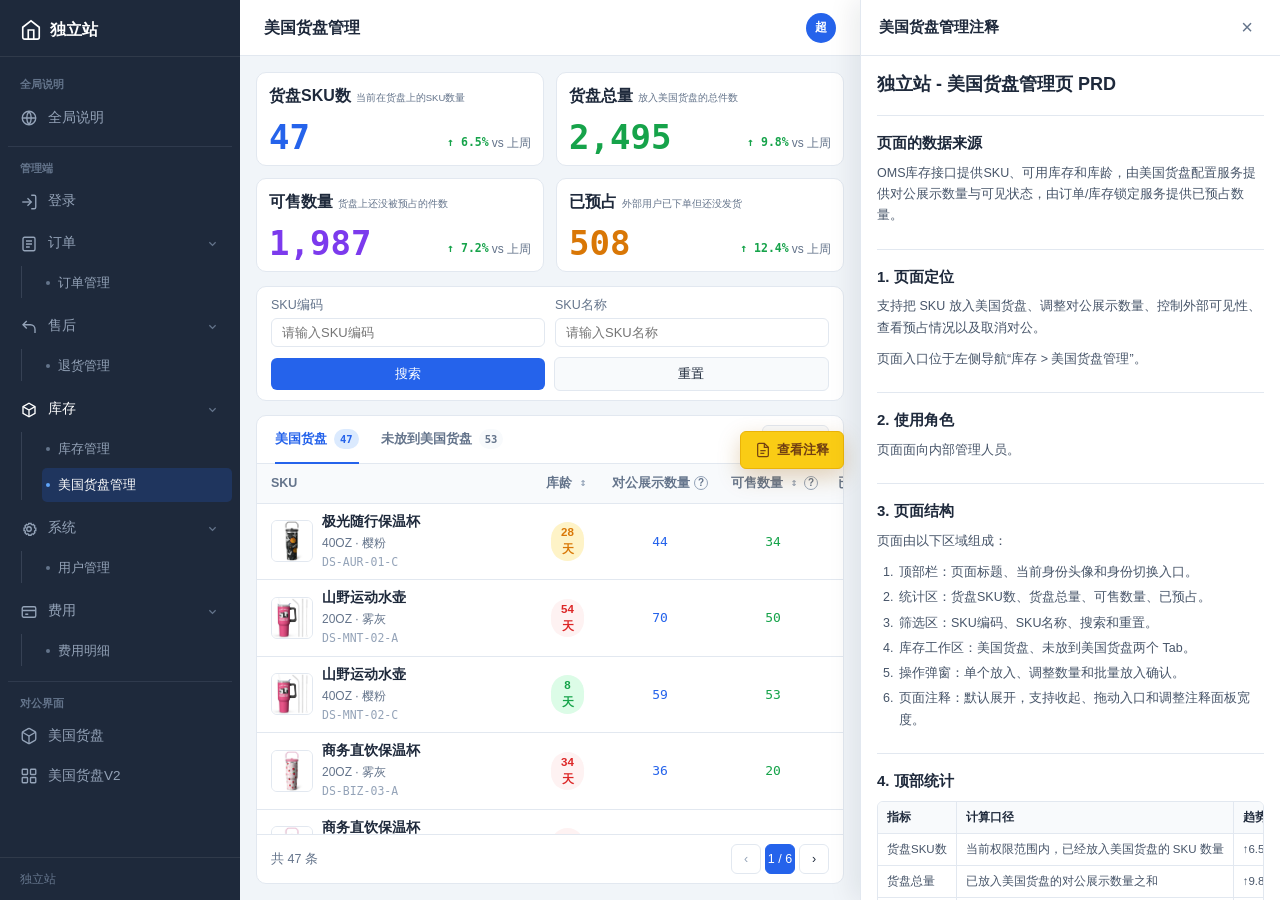
==== commit c834217a: "Publish revised local PRDs" ====
--- a/cargo-tray-management.html
+++ b/cargo-tray-management.html
@@ -452,5 +452,5 @@
 </script>
 <script src="toast.js?v=20260828-cart-action"></script>
 <script src="role-switch.js"></script>
-<script src="notes.js?v=20260828-local-prd"></script>
+<script src="notes.js?v=20260828-local-prd-v2"></script>
 </body></html>
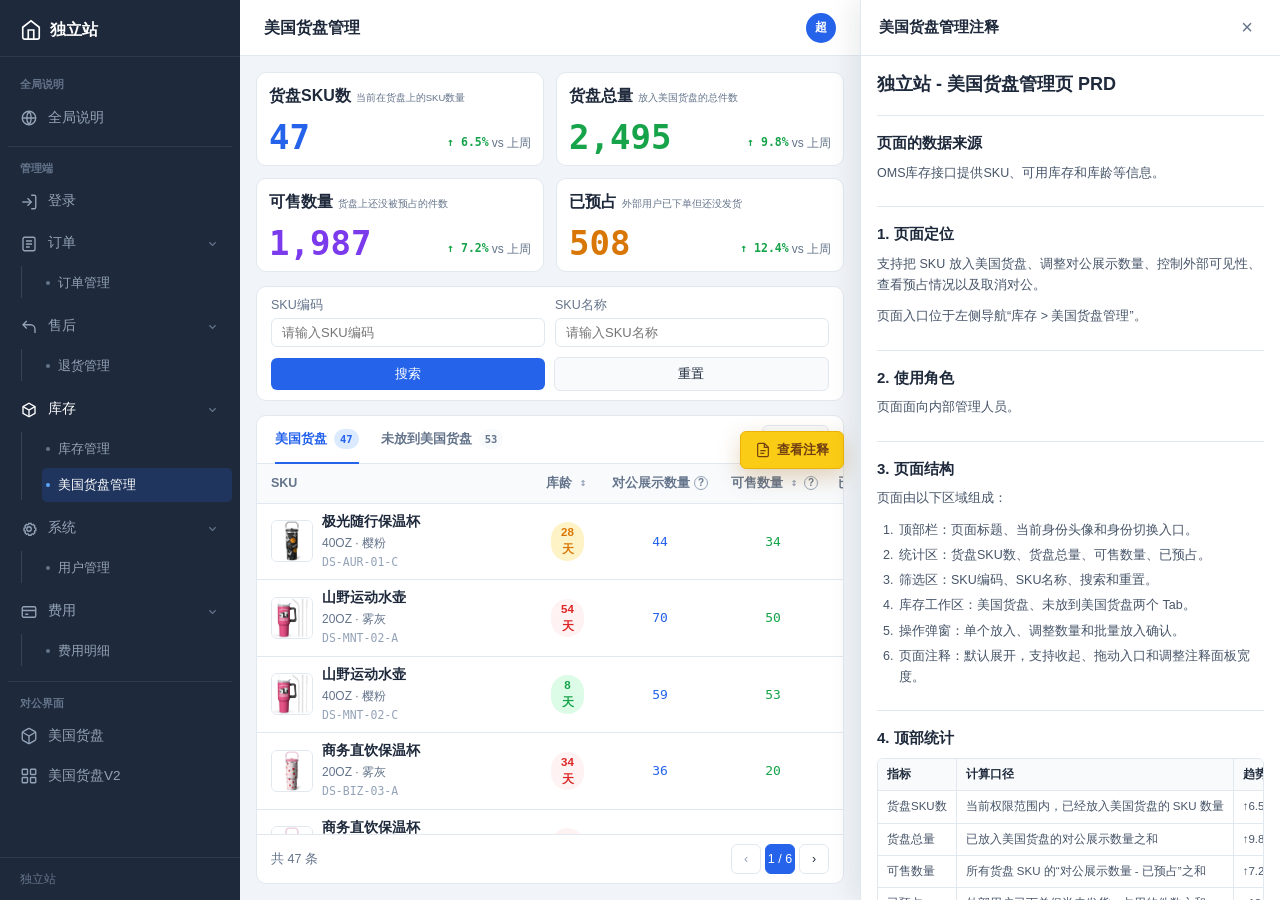
==== commit 69c9578e: "Update storefront returns and user management" ====
--- a/cargo-tray-management.html
+++ b/cargo-tray-management.html
@@ -4,7 +4,7 @@
 <meta name="viewport" content="width=device-width,initial-scale=1.0">
 <title>美国货盘管理 — 独立站</title>
 <link rel="stylesheet" href="styles.css?v=20260828-returns-pagination">
-<script src="navigation.js?v=20260828-returns" defer></script>
+<script src="navigation.js?v=20260831-v2-login-dialog" defer></script>
 </head>
 <body data-page="tray-management">
 <aside class="app-nav">
--- a/styles.css
+++ b/styles.css
@@ -982,7 +982,7 @@
 .user-admin-table .operation-column{width:202px;min-width:202px}
 .user-admin-table th:first-child,.user-admin-table td:first-child{text-align:left!important}
 .order-admin-table th:first-child,.order-admin-table td:first-child{text-align:left!important}
-.return-admin-table{min-width:1260px!important}
+.return-admin-table{min-width:1540px!important}
 .return-admin-table th{position:sticky;top:0;z-index:4}
 .return-admin-table th:first-child,.return-admin-table td:first-child{text-align:left!important}
 .return-admin-table .operation-column{width:190px;min-width:190px}
@@ -991,10 +991,16 @@
 .return-sku-cell img{width:38px;height:38px;border-radius:5px;border:1px solid var(--border);object-fit:cover;flex:0 0 auto}
 .return-sku-cell span{display:grid;gap:3px}.return-sku-cell small{color:var(--muted);font-size:11px}
 .return-status{display:inline-flex;padding:4px 8px;border-radius:5px;font-size:12px;font-weight:650;white-space:nowrap}
-.return-status-waiting{background:#fef3c7;color:#92400e}.return-status-received{background:#dbeafe;color:#1d4ed8}.return-status-quality{background:#ede9fe;color:#6d28d9}.return-status-shelved{background:#dcfce7;color:#166534}.return-status-destroyed{background:#fee2e2;color:#b91c1c}.return-status-refund{background:#ffedd5;color:#c2410c}.return-status-refunded{background:#e2e8f0;color:#475569}
-.return-action-modal{width:min(520px,calc(100vw - 32px))}
+.return-status-reviewing{background:#fef3c7;color:#92400e}.return-status-automatic{background:#dbeafe;color:#1d4ed8}.return-status-reviewed{background:#dcfce7;color:#166534}.return-status-rejected{background:#fee2e2;color:#b91c1c}
+.return-action-modal{width:min(1120px,calc(100vw - 32px))}
 .return-action-summary{display:flex;align-items:center;justify-content:space-between;padding:12px 14px;border:1px solid var(--border);border-radius:6px;background:var(--surface-2);margin-bottom:14px}
 .return-action-summary span{color:var(--muted);font-size:12px}
+.return-rule-alert{margin-bottom:16px;padding:11px 13px;border:1px solid #fde68a;border-radius:6px;background:#fffbeb}.return-rule-alert>strong{display:block;margin-bottom:8px;color:#92400e;font-size:12.5px}.return-rule-tags{display:flex;flex-wrap:wrap;gap:6px}.return-rule-tags span{display:inline-flex;padding:4px 7px;border-radius:4px;background:#fff1c2;color:#92400e;font-size:10.5px;font-weight:600}.return-rule-clear{display:inline-flex;color:var(--success);font-size:12px;font-weight:600}.return-review-note{margin-top:2px}.modal-footer-spacer{flex:1}
+.return-review-group{display:grid;gap:9px;margin:0 0 16px;padding:0;border:0}.return-review-group legend{margin-bottom:9px;font-size:12.5px;font-weight:500;color:var(--ink)}.return-review-group legend em{font-style:normal;color:var(--danger)}.return-review-group legend span{font-weight:400;color:var(--muted)}
+.return-review-options{display:grid;grid-template-columns:repeat(3,minmax(0,1fr));gap:12px}.return-review-option{display:grid;grid-template-columns:18px minmax(0,1fr);align-items:center;gap:8px;min-height:74px;padding:12px;border:1px solid #d9dfe8;border-radius:4px;background:#fff;cursor:pointer}.return-review-option:hover{border-color:#91caff;background:#f7fbff}.return-review-option:has(input:checked){border-color:#1677ff;background:#eaf4ff}.return-review-option input{margin:0;accent-color:#4096ff}.return-review-option span{display:grid;gap:4px}.return-review-option strong{font-size:13px;color:#1f2329}.return-review-option small{font-size:11.5px;line-height:1.45;color:#8b95a5}
+.return-addon-options{display:flex;gap:10px}.return-addon-options label{display:flex;align-items:center;gap:8px;min-width:150px;padding:9px 11px;border:1px solid var(--border);border-radius:6px;cursor:pointer;font-size:12.5px}.return-addon-options label:has(input:checked){border-color:var(--primary);background:var(--primary-soft);color:var(--primary)}.return-addon-options input{accent-color:var(--primary)}
+.return-instruction{display:inline-block;max-width:170px;font-size:12px;line-height:1.45;color:var(--ink)}.return-addon-tags{display:flex;flex-wrap:wrap;justify-content:center;gap:4px}.return-addon-tags span{padding:3px 6px;border-radius:4px;background:#f1f5f9;color:#475569;font-size:10.5px;white-space:nowrap}
+.return-detail-modal{width:min(780px,calc(100vw - 32px));overflow:hidden}.return-detail-modal .modal-body{max-height:68vh;overflow:auto}.return-detail-meta{display:grid;grid-template-columns:repeat(2,minmax(0,1fr));gap:10px;margin-bottom:18px}.return-detail-meta>div{display:grid;gap:4px;padding:10px 12px;border:1px solid var(--border);border-radius:6px;background:var(--surface-2)}.return-detail-meta>.return-detail-rule-card,.return-detail-meta>.return-detail-rejection{grid-column:1/-1}.return-detail-meta>.return-detail-rejection{border-color:#fecaca;background:#fff7f7}.return-detail-meta span{font-size:11px;color:var(--muted)}.return-detail-meta strong{font-size:12.5px;line-height:1.45}.return-detail-rule-card>strong{font-weight:500}.return-detail-products,.return-detail-progress{margin-top:18px}.return-detail-products h4,.return-detail-progress h4{margin-bottom:10px;font-size:13.5px}.return-detail-products>div{display:grid;grid-template-columns:44px minmax(0,1fr) auto;align-items:center;gap:10px;padding:9px 0;border-bottom:1px solid var(--border)}.return-detail-products img{width:44px;height:44px;border-radius:5px;border:1px solid var(--border);object-fit:cover}.return-detail-products>div span{display:grid;gap:3px}.return-detail-products small{font-size:11px;color:var(--muted)}.return-detail-products>div b{font-size:12px}.return-detail-products>p{display:flex;justify-content:space-between;padding-top:10px;font-size:12.5px}.return-detail-products>p span{color:var(--muted)}.return-progress-timeline{display:grid;grid-template-columns:repeat(4,minmax(0,1fr));gap:0}.return-progress-step{position:relative;display:grid;justify-items:center;align-content:start;gap:8px;text-align:center;padding:0 8px}.return-progress-step::before{content:"";position:absolute;top:13px;left:-50%;width:100%;height:2px;background:#e2e8f0}.return-progress-step:first-child::before{display:none}.return-progress-dot{position:relative;z-index:1;width:28px;height:28px;border-radius:50%;display:flex;align-items:center;justify-content:center;border:2px solid #cbd5e1;background:#fff;color:#94a3b8;font-size:11px;font-weight:700}.return-progress-step.done::before,.return-progress-step.current::before{background:#93c5fd}.return-progress-step.done .return-progress-dot{border-color:var(--success);background:var(--success);color:#fff}.return-progress-step.current .return-progress-dot{border-color:var(--primary);color:var(--primary);box-shadow:0 0 0 4px var(--primary-soft)}.return-progress-step.rejected::before{background:#fca5a5}.return-progress-step.rejected .return-progress-dot{border-color:var(--danger);background:var(--danger);color:#fff}.return-progress-step.stopped .return-progress-dot{background:#f1f5f9}.return-progress-step.stopped strong,.return-progress-step.stopped p{color:#94a3b8}.return-progress-step strong{font-size:12px}.return-progress-step p{margin-top:3px;color:var(--muted);font-size:10.5px;line-height:1.45}
 .muted-text{font-size:12px;color:var(--muted)}
 .return-stat-pending{border-top:3px solid #f59e0b}.return-stat-items{border-top:3px solid #8b5cf6}.return-stat-month{border-top:3px solid #3b82f6}.return-stat-amount{border-top:3px solid #16a34a}
 .user-name-cell{display:flex;align-items:center;justify-content:flex-start;gap:8px;white-space:nowrap}
@@ -1271,6 +1277,35 @@
 /* ========== Cargo Tray V2 Marketplace Reference Refresh ========== */
 body[data-page="tray-v2"]{--market-accent:#f97316;--market-accent-hover:#ea580c;--market-soft:#fff7ed;background:#f4f4f5;color:#18181b}
 body[data-page="tray-v2"] .v2-app-content{background:#f4f4f5}
+.v2-buyer-login[hidden]{display:none!important}
+.v2-buyer-login{position:fixed;inset:0 0 0 var(--sidebar-w);z-index:420;min-height:100vh;padding:24px;display:flex;align-items:center;justify-content:center;background:rgba(24,24,27,.42);backdrop-filter:blur(3px)}
+body.notes-open .v2-buyer-login{right:var(--notes-panel-w)}
+.v2-buyer-login-shell{width:min(440px,100%);min-height:0;display:grid;grid-template-columns:1fr;overflow:hidden;border:1px solid #e4e4e7;border-radius:8px;background:#fff;box-shadow:0 18px 52px rgba(24,24,27,.20)}
+.v2-buyer-login-visual{position:relative;min-height:600px;padding:34px;display:flex;flex-direction:column;overflow:hidden;background:#f0f1f3}
+.v2-buyer-login-brand{position:relative;z-index:2;display:flex;align-items:center;gap:10px;width:max-content;color:var(--market-accent)}
+.v2-buyer-login-brand>span:last-child{display:grid}
+.v2-buyer-login-brand strong{font-size:24px;line-height:1.1;font-weight:800}
+.v2-buyer-login-brand small{font-family:var(--font-mono);font-size:7px;letter-spacing:.8px;color:#71717a}
+.v2-buyer-product-stage{position:absolute;inset:94px 26px 26px;display:flex;align-items:center;justify-content:center;overflow:hidden}
+.v2-buyer-product-stage::before{content:"";position:absolute;width:min(72%,390px);aspect-ratio:1;border-radius:50%;background:#fff;box-shadow:0 20px 70px rgba(24,24,27,.10)}
+.v2-buyer-product-stage img{position:relative;z-index:1;width:min(82%,440px);height:min(86%,470px);object-fit:contain;filter:drop-shadow(0 22px 20px rgba(24,24,27,.16))}
+.v2-buyer-login-content{padding:34px 38px 38px;display:flex;flex-direction:column;justify-content:center}
+.v2-buyer-login-content>.v2-buyer-login-brand{margin-bottom:28px}
+.v2-buyer-login-heading{margin-bottom:24px}
+.v2-buyer-login-heading h1{font-size:28px;line-height:1.25;font-weight:780;color:#18181b}
+.v2-buyer-login-heading p{margin-top:8px;color:#71717a;font-size:13px}
+.v2-buyer-login-form{display:grid;gap:18px}
+.v2-buyer-login-form .login-field{display:grid;gap:7px}
+.v2-buyer-login-form .login-field label{font-size:12.5px;font-weight:600;color:#3f3f46}
+.v2-buyer-login-form .login-field input{width:100%;height:44px;padding:0 13px;border:1px solid #d4d4d8;border-radius:6px;background:#fff;color:#18181b;outline:none;font-size:13px}
+.v2-buyer-login-form .login-field input:focus{border-color:var(--market-accent);box-shadow:0 0 0 3px var(--market-soft)}
+.v2-buyer-login-form .remember-row{display:flex;align-items:center;gap:7px;width:max-content;color:#52525b;font-size:12px;cursor:pointer}
+.v2-buyer-login-form .remember-row input{width:15px;height:15px;accent-color:var(--market-accent)}
+.v2-buyer-login-submit{height:44px;border:0;background:var(--market-accent);color:#fff;font-size:13px;font-weight:700}
+.v2-buyer-login-submit:hover{background:var(--market-accent-hover)}
+.v2-buyer-admin-entry{margin-top:24px;padding-top:18px;display:flex;align-items:center;justify-content:space-between;border-top:1px solid #f0f0f2;color:#a1a1aa;font-size:11.5px}
+.v2-buyer-admin-entry a{color:#52525b;font-weight:600}
+.v2-buyer-admin-entry a:hover{color:var(--market-accent)}
 body[data-page="tray-v2"] .v2-page-body{height:100vh;padding:0 18px 76px;gap:0;overflow-y:auto;overflow-x:hidden;scrollbar-gutter:stable}
 .v2-storefront-header{position:sticky;top:0;z-index:40;margin:0 -18px;background:#fff;border-bottom:1px solid #e4e4e7;box-shadow:0 1px 2px rgba(24,24,27,.04)}
 .v2-market-toolbar{min-height:64px;padding:9px 18px 7px;grid-template-columns:188px minmax(260px,1fr) auto;gap:20px;border:0}
@@ -1411,6 +1446,12 @@
   .v2-card-stock code{display:none}
   .v2-image-preview-icon{opacity:1;transform:none}
   .v2-order-cart-fab{min-width:176px;right:14px;bottom:14px}
+  .v2-buyer-login,body.notes-open .v2-buyer-login{inset:0;padding:14px;align-items:center}
+  .v2-buyer-login-shell{min-height:0;grid-template-columns:1fr}
+  .v2-buyer-login-brand strong{font-size:20px}
+  .v2-buyer-login-content{padding:28px 24px 32px}
+  .v2-buyer-login-heading{margin-bottom:22px}
+  .v2-buyer-login-heading h1{font-size:24px}
 }
 
 /* ========== Cargo Tray V2 Account, Categories and Checkout ========== */
@@ -1496,8 +1537,22 @@
 .v2-address-card h3{font-size:13px}
 .v2-address-card p{max-width:360px;margin-top:8px;color:#71717a;font-size:11.5px;line-height:1.6}
 .v2-address-card>div:last-child{display:flex;gap:10px;white-space:nowrap}
+.v2-address-actions{align-items:center;flex-wrap:wrap;justify-content:flex-end}
+.v2-address-actions .danger{color:var(--danger)}
+.v2-address-empty{min-height:300px}
+.v2-address-modal{width:min(650px,calc(100vw - 32px))}
+.v2-address-form-grid{grid-template-columns:repeat(2,minmax(0,1fr));gap:12px}
+.v2-address-detail-field{grid-column:1/-1}
+.v2-address-default-check{grid-column:1/-1;display:flex;align-items:center;gap:8px;color:#52525b;font-size:12px;cursor:pointer}
+.v2-address-default-check input{width:16px;height:16px;accent-color:var(--market-accent)}
+.v2-address-delete-modal{width:min(470px,calc(100vw - 32px))}
+.v2-address-delete-copy{margin:0 0 12px;color:#52525b;font-size:13px}
+.v2-address-delete-summary{padding:12px 14px;display:grid;gap:5px;border:1px solid #e4e4e7;border-radius:5px;background:#fafafa}
+.v2-address-delete-summary strong{font-size:12.5px;color:#18181b}
+.v2-address-delete-summary span{font-size:11px;line-height:1.55;color:#71717a}
 .v2-checkout-modal{width:760px}
 .v2-checkout-form{grid-template-columns:repeat(2,minmax(0,1fr));gap:12px}
+.v2-checkout-address-picker{grid-column:1/-1}
 .v2-checkout-form .manage-form-field:nth-child(3){grid-column:auto}
 .v2-checkout-summary{grid-column:1/-1;padding:0;display:grid;grid-template-columns:180px minmax(0,1fr);gap:0;border-color:#e4e4e7;background:#fff;overflow:hidden}
 .v2-checkout-count-row{padding:15px;display:grid;align-content:start;gap:5px;background:#fafafa;color:#71717a;font-size:11px}
@@ -1541,11 +1596,21 @@
   .v2-account-product-grid{grid-template-columns:repeat(2,minmax(0,1fr));gap:8px}
   .v2-address-grid{grid-template-columns:1fr}
   .v2-address-card{min-height:130px}
+  .v2-address-form-grid{grid-template-columns:1fr}
+  .v2-address-form-grid .manage-form-field,.v2-address-default-check{grid-column:1}
   .v2-checkout-modal{width:calc(100vw - 20px)}
   .v2-checkout-form{grid-template-columns:1fr}
   .v2-checkout-form .manage-form-field,.v2-checkout-summary{grid-column:1}
   .v2-checkout-summary{grid-template-columns:1fr}
   .v2-checkout-count-row{padding:10px 14px}
+  .return-action-modal{width:calc(100vw - 20px)}
+  .return-review-options{grid-template-columns:1fr}
+  .return-review-option{min-height:68px}
+  .return-detail-modal{width:calc(100vw - 20px)}
+  .return-detail-meta{grid-template-columns:1fr}
+  .return-progress-timeline{grid-template-columns:1fr;gap:14px}
+  .return-progress-step{grid-template-columns:28px minmax(0,1fr);justify-items:start;text-align:left;padding:0}
+  .return-progress-step::before{top:-14px;left:13px;width:2px;height:14px}
 }
 
 @media(max-width:380px){
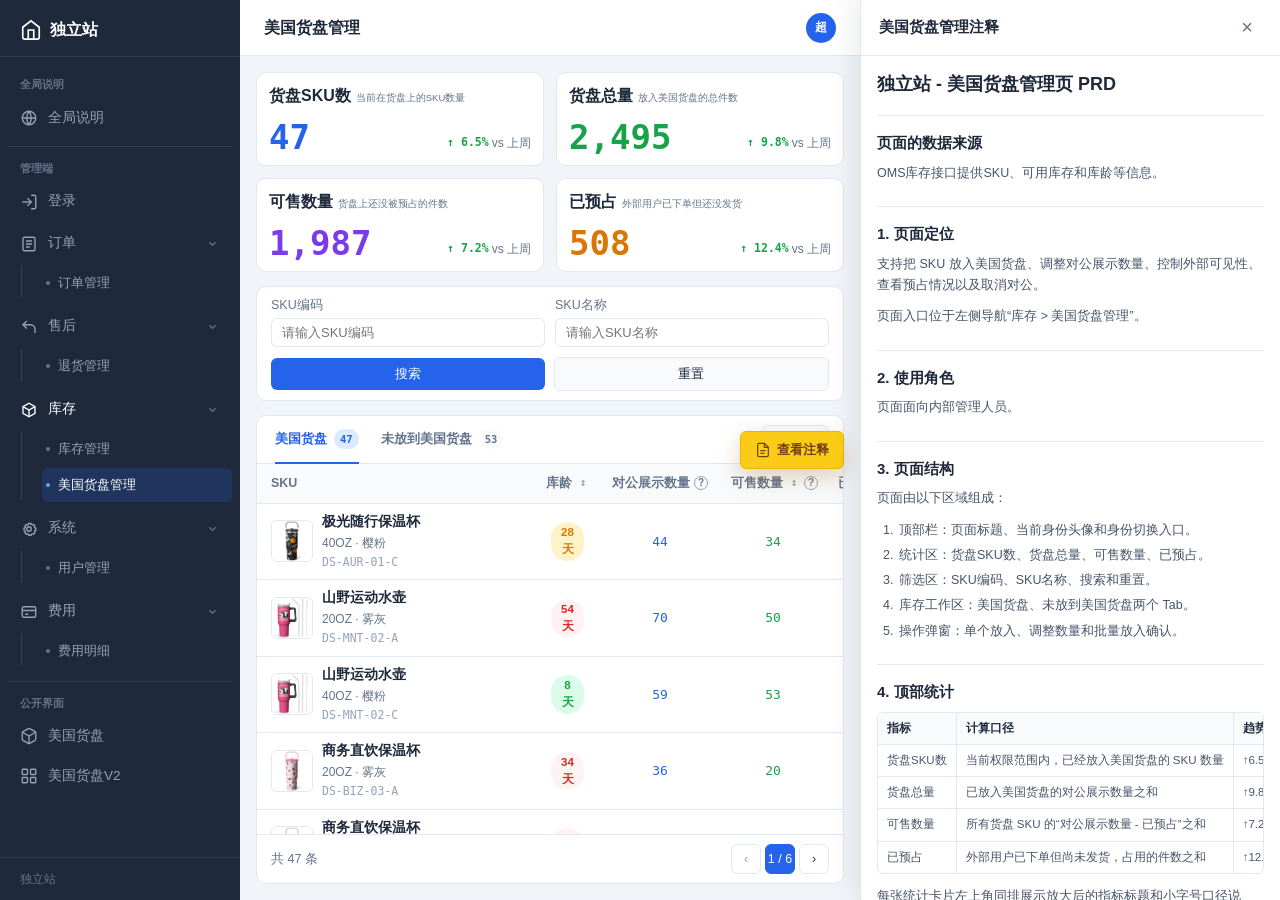
==== commit f23da34d: "Add V2 product details and public UI labels" ====
--- a/cargo-tray-management.html
+++ b/cargo-tray-management.html
@@ -4,7 +4,7 @@
 <meta name="viewport" content="width=device-width,initial-scale=1.0">
 <title>美国货盘管理 — 独立站</title>
 <link rel="stylesheet" href="styles.css?v=20260828-returns-pagination">
-<script src="navigation.js?v=20260831-v2-login-dialog" defer></script>
+<script src="navigation.js?v=20260901-public-ui-label" defer></script>
 </head>
 <body data-page="tray-management">
 <aside class="app-nav">
--- a/styles.css
+++ b/styles.css
@@ -1034,7 +1034,7 @@
 /* ========== Global Overview ========== */
 body[data-page="global-overview"]{height:100vh;overflow:hidden}
 body[data-page="global-overview"] .app-content{height:100vh;min-height:0;overflow:hidden}
-.global-overview-body{height:calc(100vh - var(--topbar-h));min-height:0;padding:16px;display:flex;flex-direction:column;gap:12px;overflow:hidden}
+.global-overview-body{height:calc(100vh - var(--topbar-h));min-height:0;padding:16px;display:flex;flex-direction:column;gap:22px;overflow:auto}
 .global-overview-body .page-section{margin-bottom:0}
 .global-overview-head{flex:0 0 auto;display:flex;align-items:flex-end;justify-content:space-between;gap:20px}
 .global-overview-head h2{font-size:20px;line-height:1.25;font-weight:750}
@@ -1069,7 +1069,54 @@
 .global-capability-strip>div:nth-child(3){border-color:var(--success)}
 .global-capability-strip strong{display:block;font-size:11.5px}
 .global-capability-strip span{display:block;margin-top:2px;color:var(--muted);font-size:10px;white-space:nowrap;overflow:hidden;text-overflow:ellipsis}
-
+.global-oms-confirmation{flex:0 0 auto;min-height:0;margin:0!important;padding:0 28px 24px;overflow:visible;background:var(--surface);border:1px solid var(--border);border-radius:8px;box-shadow:var(--shadow-sm)}
+.global-oms-confirmation>header{position:sticky;top:0;z-index:1;padding:24px 0 18px;background:var(--surface);border-bottom:1px solid var(--border)}
+.global-oms-confirmation h2{font-size:20px;line-height:1.4;font-weight:750;color:var(--ink)}
+.global-oms-confirmation ol{margin:0;padding:8px 0 0;list-style:none;counter-reset:oms-confirmation}
+.global-oms-confirmation li{counter-increment:oms-confirmation;position:relative;min-height:70px;padding:22px 16px 22px 52px;border-bottom:1px solid var(--border);font-size:14px;line-height:1.75;color:var(--ink)}
+.global-oms-confirmation li:last-child{border-bottom:0}
+.global-oms-confirmation li::before{content:counter(oms-confirmation);position:absolute;left:8px;top:20px;width:28px;height:28px;border-radius:50%;display:grid;place-items:center;background:var(--primary-soft);color:var(--primary);font-family:var(--font-mono);font-size:12px;font-weight:750}
+.order-diagram-section{flex:0 0 auto;padding:20px 0 6px;border-top:1px solid var(--border)}
+.order-diagram-head{display:flex;align-items:flex-end;justify-content:space-between;gap:16px;margin-bottom:16px;padding:0 4px}
+.order-diagram-head h2{font-size:20px;line-height:1.35;font-weight:750;color:var(--ink)}
+.order-diagram-head p{margin-top:4px;color:var(--muted);font-size:12px}
+.order-diagram-head>span{padding:4px 9px;border-radius:4px;background:var(--primary-soft);color:var(--primary);font-size:11px;font-weight:650;white-space:nowrap}
+.order-flow-canvas{display:grid;gap:18px;min-width:0}
+.order-flow-entry,.flow-after-sales{display:flex;align-items:stretch;justify-content:center;gap:10px;min-width:0}
+.flow-node{min-width:0;padding:14px 16px;border:1px solid var(--border);border-radius:6px;background:var(--surface);display:flex;flex-direction:column;justify-content:center;gap:5px}
+.flow-node strong{font-size:13px;line-height:1.35;color:var(--ink)}
+.flow-node span{font-size:11px;line-height:1.55;color:var(--muted)}
+.flow-node.buyer{border-top:3px solid #f59e0b;background:#fffbeb}
+.flow-node.site{border-top:3px solid var(--primary);background:var(--primary-soft)}
+.flow-node.decision{border-top:3px solid #7c3aed;background:#f5f3ff}
+.flow-node.oms{border-top:3px solid var(--success);background:var(--success-soft)}
+.flow-node.delivered{border-top:3px solid #0f766e;background:#ecfdf5}
+.flow-node.warehouse{border-top:3px solid #64748b;background:#f8fafc}
+.order-flow-entry .flow-node{flex:1;max-width:320px}
+.flow-arrow{align-self:center;flex:0 0 auto;color:var(--primary);font-size:22px;font-weight:750}
+.order-flow-branches{display:grid;grid-template-columns:minmax(0,1.15fr) minmax(0,.85fr);gap:16px}
+.flow-branch{min-width:0;padding:16px;border-left:3px solid var(--success);background:var(--surface);box-shadow:var(--shadow-sm)}
+.flow-branch.review{border-left-color:#7c3aed}
+.flow-branch-label{display:flex;align-items:baseline;justify-content:space-between;gap:12px;margin-bottom:14px}
+.flow-branch-label span{font-size:11px;color:var(--muted)}
+.flow-branch-label strong{font-size:14px;color:var(--ink)}
+.flow-vertical-list{display:grid;justify-items:stretch;gap:8px}
+.flow-down{text-align:center;color:var(--success);font-size:18px;font-weight:750;line-height:1}
+.flow-status-track{display:flex;align-items:center;justify-content:center;gap:7px;flex-wrap:wrap}
+.flow-status-track span{padding:7px 9px;border-radius:4px;background:var(--primary-soft);color:var(--primary);font-size:11px;font-weight:650;white-space:nowrap}
+.flow-status-track span.done{background:var(--success-soft);color:var(--success)}
+.flow-status-track b{color:var(--muted);font-size:12px}
+.flow-exception-line{display:flex;align-items:center;justify-content:center;gap:7px;flex-wrap:wrap;margin-top:4px;padding-top:10px;border-top:1px dashed var(--border)}
+.flow-exception-line strong{font-size:11px;color:var(--muted)}
+.flow-exception-line span{padding:3px 7px;border-radius:4px;background:var(--danger-soft);color:var(--danger);font-size:10.5px}
+.flow-review-rules{display:grid;grid-template-columns:repeat(2,minmax(0,1fr));gap:8px;margin-bottom:12px}
+.flow-review-rules span{padding:8px 9px;border-radius:4px;background:#f5f3ff;color:#6d28d9;font-size:11px;text-align:center}
+.flow-review-actions{display:grid;grid-template-columns:repeat(2,minmax(0,1fr));gap:10px}
+.flow-review-actions>div{min-width:0;padding:11px;border:1px solid var(--border);border-radius:6px;display:flex;flex-direction:column;gap:5px}
+.flow-review-actions strong{font-size:12px;color:var(--ink)}
+.flow-review-actions span,.flow-review-actions em{font-size:10.5px;line-height:1.45;color:var(--muted);font-style:normal}
+.flow-after-sales{padding:16px;border-top:1px dashed var(--border);background:rgba(255,255,255,.5)}
+.flow-after-sales .flow-node{flex:1}
 @container (max-width:800px){
   .global-overview-head{align-items:flex-start}
   .global-overview-summary{max-width:270px}
@@ -1084,6 +1131,16 @@
   .global-overview-head{display:grid;gap:10px}
   .global-overview-summary{justify-content:flex-start;max-width:none}
   .global-page-index{min-height:540px}
+  .global-oms-confirmation{padding:0 18px 18px}
+  .global-oms-confirmation>header{padding:20px 0 14px}
+  .global-oms-confirmation li{padding:18px 8px 18px 44px;font-size:13px}
+  .global-oms-confirmation li::before{left:2px;top:17px}
+  .order-diagram-head{align-items:flex-start}
+  .order-flow-entry,.flow-after-sales{display:grid;grid-template-columns:1fr}
+  .order-flow-entry .flow-node{max-width:none}
+  .flow-arrow{transform:rotate(90deg);justify-self:center}
+  .order-flow-branches{grid-template-columns:1fr}
+  .flow-review-actions{grid-template-columns:1fr}
 }
 
 @container (max-width:1100px){
@@ -1455,7 +1512,7 @@
 }
 
 /* ========== Cargo Tray V2 Account, Categories and Checkout ========== */
-.v2-category-panel[hidden],.v2-account-page[hidden],.v2-catalog-view[hidden],.v2-order-cart-fab[hidden]{display:none!important}
+.v2-category-panel[hidden],.v2-account-page[hidden],.v2-product-detail[hidden],.v2-catalog-view[hidden],.v2-order-cart-fab[hidden]{display:none!important}
 .v2-user-dropdown{width:158px;padding:6px}
 .v2-user-dropdown button{min-height:34px;padding:7px 9px;display:flex;align-items:center;gap:8px;color:#3f3f46}
 .v2-user-dropdown button span{width:20px;text-align:center;font-size:16px;color:#71717a}
@@ -1570,12 +1627,60 @@
 .v2-order-fee-detail p.total{margin-top:5px;padding-top:9px;border-top:1px solid #e4e4e7;font-size:12px}
 .v2-order-fee-detail p.total strong{font-size:16px;color:var(--market-accent-hover)}
 
+/* ========== Cargo Tray V2 Product Detail ========== */
+.v2-card-body>h3 button{display:block;width:100%;color:inherit;font:inherit;font-weight:inherit;line-height:inherit;text-align:left;white-space:nowrap;overflow:hidden;text-overflow:ellipsis}
+.v2-card-body>h3 button:hover{color:var(--market-accent-hover)}
+.v2-product-detail{padding:18px 0 28px}
+.v2-product-detail-head{min-height:38px;display:flex;align-items:center;margin-bottom:10px}
+.v2-product-detail-head>button{height:34px;padding:0 11px;display:flex;align-items:center;gap:5px;border:1px solid #d4d4d8;border-radius:4px;background:#fff;color:#52525b;font-size:11.5px}
+.v2-product-detail-head>button:hover{border-color:var(--market-accent);color:var(--market-accent)}
+.v2-product-detail-head>button span{font-size:20px;line-height:1}
+.v2-product-detail-layout{min-height:min(540px,calc(100vh - 190px));display:grid;grid-template-columns:minmax(390px,48%) minmax(0,1fr);border:1px solid #e4e4e7;border-radius:6px;background:#fff;overflow:hidden}
+.v2-product-detail-media{min-width:0;padding:30px;display:flex;align-items:center;justify-content:center;border-right:1px solid #e4e4e7;background:#fafafa}
+.v2-product-detail-image{position:relative;width:min(100%,520px);aspect-ratio:1;display:flex;align-items:center;justify-content:center;background:#fff;overflow:hidden}
+.v2-product-detail-image img{width:100%;height:100%;padding:24px;object-fit:contain;transition:transform .22s ease}
+.v2-product-detail-image:hover img{transform:scale(1.035)}
+.v2-product-detail-image>span{position:absolute;right:12px;bottom:12px;width:34px;height:34px;display:flex;align-items:center;justify-content:center;border:1px solid #e4e4e7;border-radius:50%;background:rgba(255,255,255,.94);color:#52525b;box-shadow:0 2px 8px rgba(24,24,27,.08)}
+.v2-product-detail-image svg{width:17px;height:17px}
+.v2-product-detail-info{min-width:0;padding:26px 46px;display:flex;flex-direction:column}
+.v2-product-detail-title-row{display:flex;align-items:flex-start;justify-content:space-between;gap:18px;padding-bottom:16px;border-bottom:1px solid #f1f1f3}
+.v2-product-detail-title-row .v2-stock-badge{position:static;display:inline-flex;margin-bottom:8px}
+.v2-product-detail-title-row h1{max-width:700px;font-size:25px;line-height:1.35;font-weight:760;color:#18181b}
+.v2-product-detail-title-row p{margin-top:6px;color:#71717a;font-size:14px}
+.v2-detail-favorite{flex:0 0 auto;width:38px;height:38px;display:flex;align-items:center;justify-content:center;border:1px solid #e4e4e7;border-radius:50%;background:#fff;color:#52525b}
+.v2-detail-favorite:hover,.v2-detail-favorite.active{border-color:#fecdd3;background:#fff1f2;color:#e11d48}
+.v2-detail-favorite svg{width:19px;height:19px}
+.v2-product-detail-meta{padding:14px 0;display:grid;gap:10px;border-bottom:1px solid #f1f1f3}
+.v2-product-detail-meta>div,.v2-product-detail-stock{display:grid;grid-template-columns:98px minmax(0,1fr);align-items:center;gap:12px}
+.v2-product-detail-meta dt,.v2-product-detail-stock>span{color:#71717a;font-size:12px}
+.v2-product-detail-meta dd{min-width:0;color:#27272a;font-size:13px}
+.v2-product-detail-meta code{font-family:var(--font-mono);font-size:12px;color:#52525b}
+.v2-product-detail-price{margin-top:14px;padding:14px 20px;display:flex;align-items:center;gap:28px;background:#fafafa}
+.v2-product-detail-price span{color:#71717a;font-size:12px}
+.v2-product-detail-price strong{font-family:var(--font-mono);font-size:32px;line-height:1;color:var(--market-accent-hover)}
+.v2-product-detail-stock{padding:16px 0 6px}
+.v2-product-detail-stock strong{font-family:var(--font-mono);font-size:18px;color:#18181b}
+.v2-product-detail-purchase{margin-top:auto;padding-top:16px;border-top:1px solid #f1f1f3}
+.v2-product-detail-purchase>label{display:block;margin-bottom:8px;color:#52525b;font-size:12px;font-weight:650}
+.v2-product-detail-action{display:flex;align-items:center;gap:12px}
+.v2-product-detail-action .v2-qty-stepper{width:132px;height:42px}
+.v2-product-detail-action .v2-qty-stepper button{width:38px;font-size:17px}
+.v2-product-detail-action .v2-qty-stepper input{font-size:13px}
+.v2-product-detail-add{height:42px;min-width:174px;padding:0 24px;display:flex;align-items:center;justify-content:center;gap:9px;border-radius:4px;background:var(--market-accent);color:#fff;font-size:13px;font-weight:700}
+.v2-product-detail-add:hover{background:var(--market-accent-hover)}
+.v2-product-detail-add:disabled{background:#e4e4e7;color:#a1a1aa;cursor:not-allowed}
+.v2-product-detail-add svg{width:18px;height:18px}
+
 @container (max-width:800px){
   .v2-category-panel{grid-template-columns:170px minmax(0,1fr)}
   .v2-category-products{grid-template-columns:repeat(3,minmax(80px,1fr));gap:20px 12px}
   .v2-category-products button>span{width:76px;height:76px}
   .v2-account-product-grid{grid-template-columns:repeat(3,minmax(0,1fr))}
   .v2-result-tools .v2-batch-add span{display:none}
+  .v2-product-detail-layout{grid-template-columns:minmax(300px,44%) minmax(0,1fr)}
+  .v2-product-detail-media{padding:18px}
+  .v2-product-detail-info{padding:28px 30px}
+  .v2-product-detail-title-row h1{font-size:22px}
 }
 
 @media(max-width:720px){
@@ -1594,6 +1699,19 @@
   .v2-account-summary span{min-height:64px;padding:8px;display:grid;gap:2px}
   .v2-account-summary strong{font-size:18px}
   .v2-account-product-grid{grid-template-columns:repeat(2,minmax(0,1fr));gap:8px}
+  .v2-product-detail{padding-top:12px}
+  .v2-product-detail-layout{min-height:0;grid-template-columns:1fr}
+  .v2-product-detail-media{padding:12px;border-right:0;border-bottom:1px solid #e4e4e7}
+  .v2-product-detail-image{width:min(100%,420px)}
+  .v2-product-detail-image img{padding:16px}
+  .v2-product-detail-info{padding:22px 18px 24px}
+  .v2-product-detail-title-row{padding-bottom:18px}
+  .v2-product-detail-title-row h1{font-size:21px}
+  .v2-product-detail-price{padding:15px 16px}
+  .v2-product-detail-price strong{font-size:27px}
+  .v2-product-detail-purchase{margin-top:22px}
+  .v2-product-detail-action{align-items:stretch;flex-direction:column}
+  .v2-product-detail-action .v2-qty-stepper,.v2-product-detail-add{width:100%;min-width:0}
   .v2-address-grid{grid-template-columns:1fr}
   .v2-address-card{min-height:130px}
   .v2-address-form-grid{grid-template-columns:1fr}
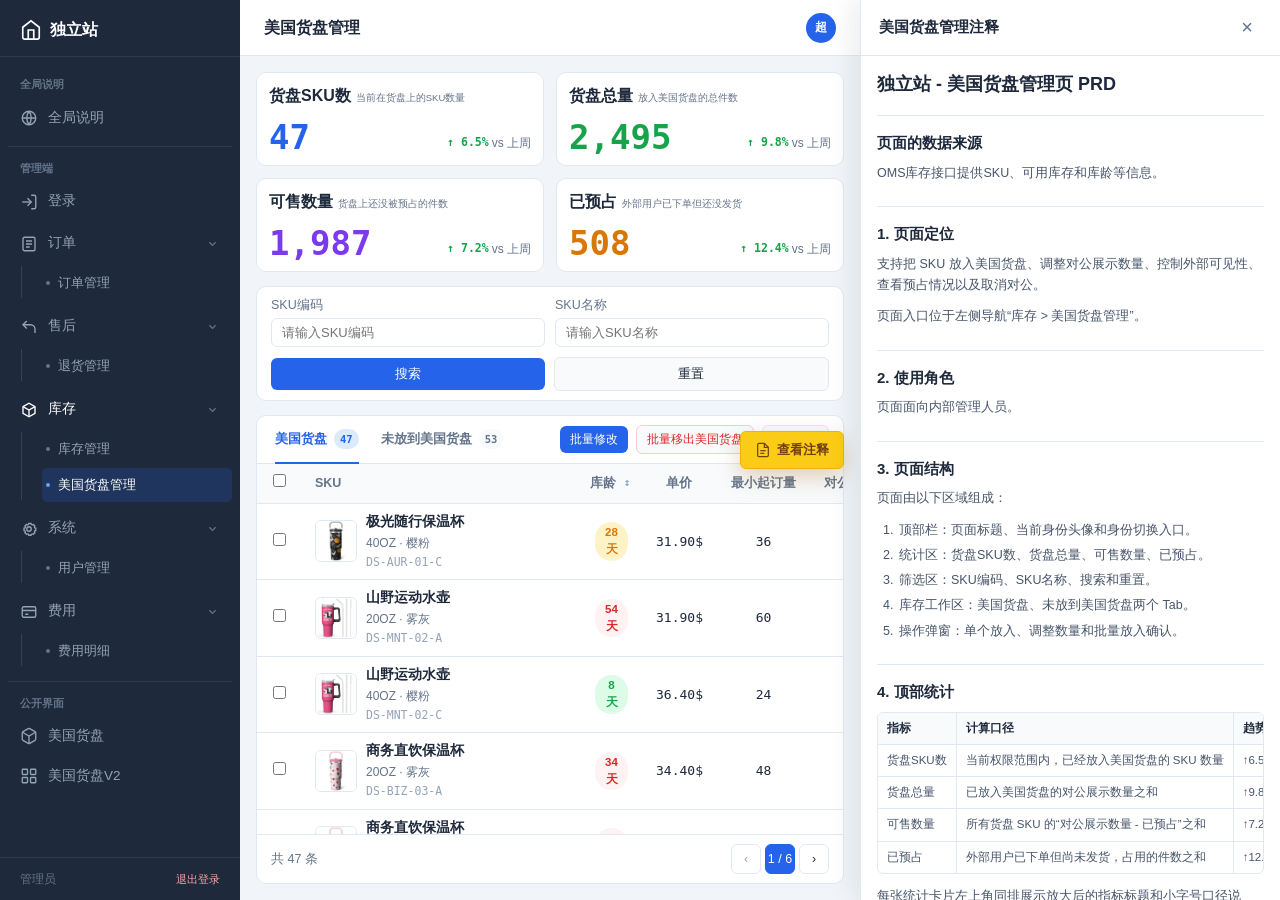
==== commit d5cc3494: "Update OMS workflows and cargo tray management" ====
--- a/cargo-tray-management.html
+++ b/cargo-tray-management.html
@@ -4,7 +4,7 @@
 <meta name="viewport" content="width=device-width,initial-scale=1.0">
 <title>美国货盘管理 — 独立站</title>
 <link rel="stylesheet" href="styles.css?v=20260828-returns-pagination">
-<script src="navigation.js?v=20260901-public-ui-label" defer></script>
+<script src="navigation.js?v=20260901-auth-state" defer></script>
 </head>
 <body data-page="tray-management">
 <aside class="app-nav">
@@ -37,6 +37,8 @@
         </div>
         <div class="tray-management-actions">
           <button class="btn btn-primary btn-sm" id="manage-batch-mark" type="button" hidden disabled>批量放入美国货盘</button>
+          <button class="btn btn-primary btn-sm" id="manage-batch-edit" type="button" disabled>批量修改</button>
+          <button class="btn btn-ghost btn-sm danger" id="manage-batch-unmark" type="button" disabled>批量移出美国货盘</button>
           <button class="btn btn-ghost btn-sm" id="manage-export" type="button"><svg viewBox="0 0 24 24" fill="none" stroke="currentColor" stroke-width="1.8" aria-hidden="true"><path d="M12 3v12"></path><path d="m7 10 5 5 5-5"></path><path d="M5 21h14"></path></svg>导出</button>
         </div>
       </div>
@@ -45,8 +47,11 @@
         <div class="table-scroll">
           <table class="data-table manage-inventory-table">
             <thead><tr>
+              <th class="selection-column"><input id="manage-marked-select-all" type="checkbox" aria-label="选择当前页中的全部美国货盘SKU"></th>
               <th class="sku-column">SKU</th>
               <th class="sortable-column"><button class="sort-button" type="button" data-manage-sort="age">库龄<span aria-hidden="true">↕</span></button></th>
+              <th>单价</th>
+              <th>最小起订量</th>
               <th><span class="table-header-label">对公展示数量<span class="table-header-help" tabindex="0" role="img" aria-label="对公展示数量说明" data-tooltip="当前设置在对公美国货盘中展示的商品件数">?</span></span></th>
               <th class="sortable-column"><div class="manage-sort-header"><button class="sort-button" type="button" data-manage-sort="sellable">可售数量<span aria-hidden="true">↕</span></button><span class="table-header-help" tabindex="0" role="img" aria-label="可售数量说明" data-tooltip="对公展示数量减去已预占数量后，可继续销售的件数">?</span></div></th>
               <th><span class="table-header-label">已预占<span class="table-header-help" tabindex="0" role="img" aria-label="已预占说明" data-tooltip="外部用户已下单但尚未发货，占用的件数">?</span></span></th>
@@ -61,7 +66,7 @@
       <div class="tray-management-panel" id="unmarked-panel" role="tabpanel" aria-labelledby="unmarked-tab" hidden>
         <div class="table-scroll">
           <table class="data-table manage-inventory-table">
-            <thead><tr><th class="selection-column"><input id="manage-select-all" type="checkbox" aria-label="选择当前页中的全部可用SKU"></th><th class="sku-column">SKU</th><th>库龄</th><th>OMS可用库存</th><th>辅助决策建议</th><th class="operation-column">操作</th></tr></thead>
+            <thead><tr><th class="selection-column"><input id="manage-select-all" type="checkbox" aria-label="选择当前页中的全部可用SKU"></th><th class="sku-column">SKU</th><th>库龄</th><th>单价</th><th>最小起订量</th><th>OMS可用库存</th><th>辅助决策建议</th><th class="operation-column">操作</th></tr></thead>
             <tbody id="unmarked-tbody"></tbody>
           </table>
         </div>
@@ -79,9 +84,11 @@
     <div class="modal-head"><h3 id="manage-mark-title">放到美国货盘</h3><button class="close" type="button" id="manage-mark-close" aria-label="关闭">&times;</button></div>
     <div class="modal-body">
       <div class="manage-form-field"><label for="manage-sku-select">选择SKU</label><select id="manage-sku-select"></select></div>
-      <div class="manage-available-hint"><span>可用库存</span><strong id="manage-available-value">0 件</strong><small>对公展示数量不能超过 OMS 可用库存</small></div>
-      <div class="manage-form-field"><label for="manage-mark-qty">对公展示数量</label><input id="manage-mark-qty" type="number" min="1" value="1"></div>
-      <div class="manage-form-field manage-visible-field"><span>对外可见</span><label class="visibility-switch"><input id="manage-visible-input" type="checkbox" checked><span aria-hidden="true"></span><b>默认开启</b></label></div>
+      <div class="manage-available-hint" data-manage-config-field="inventory"><span>可用库存</span><strong id="manage-available-value">0 件</strong><small>放入美国货盘数量不能超过 OMS 可用库存</small></div>
+      <div class="manage-form-field" data-manage-config-field="quantity"><label for="manage-mark-qty">放入美国货盘数量</label><input id="manage-mark-qty" type="number" min="1" value="1"></div>
+      <div class="manage-form-field" data-manage-config-field="price"><label for="manage-selling-price">售卖价格（美元）</label><input id="manage-selling-price" type="number" min="0.01" step="0.01" inputmode="decimal" value="1.00"></div>
+      <div class="manage-form-field" data-manage-config-field="moq"><label for="manage-min-order">最小起订量</label><input id="manage-min-order" type="number" min="1" step="1" value="1"></div>
+      <div class="manage-form-field manage-visible-field" data-manage-config-field="visible"><span>对外可见</span><label class="visibility-switch"><input id="manage-visible-input" type="checkbox" checked><span aria-hidden="true"></span><b>默认开启</b></label></div>
     </div>
     <div class="modal-footer"><button class="btn btn-ghost" type="button" id="manage-mark-cancel">取消</button><button class="btn btn-primary" type="button" id="manage-mark-confirm">确认</button></div>
   </div>
@@ -91,10 +98,32 @@
   <div class="modal manage-batch-modal">
     <div class="modal-head"><h3 id="manage-batch-title">确认批量放入美国货盘</h3><button class="close" type="button" id="manage-batch-close" aria-label="关闭">&times;</button></div>
     <div class="modal-body">
-      <p class="manage-batch-tip">请确认所选SKU及对公展示数量，确认后这些SKU将进入美国货盘。</p>
-      <div class="table-scroll"><table class="data-table manage-batch-table"><thead><tr><th>SKU</th><th>OMS可用库存</th><th>对公展示数量</th></tr></thead><tbody id="manage-batch-tbody"></tbody></table></div>
+      <p class="manage-batch-tip">请确认所选SKU的数量、售卖价格和最小起订量，确认后这些SKU将进入美国货盘。</p>
+      <div class="table-scroll"><table class="data-table manage-batch-table"><thead><tr><th>SKU</th><th>OMS可用库存</th><th>放入美国货盘数量</th><th>售卖价格</th><th>最小起订量</th></tr></thead><tbody id="manage-batch-tbody"></tbody></table></div>
     </div>
     <div class="modal-footer"><button class="btn btn-ghost" type="button" id="manage-batch-cancel">取消</button><button class="btn btn-primary" type="button" id="manage-batch-confirm">确认放入</button></div>
+  </div>
+</div>
+
+<div class="modal-overlay" id="manage-batch-edit-modal" role="dialog" aria-modal="true" aria-labelledby="manage-batch-edit-title">
+  <div class="modal manage-batch-modal manage-batch-edit-modal">
+    <div class="modal-head"><h3 id="manage-batch-edit-title">批量修改美国货盘配置</h3><button class="close" type="button" id="manage-batch-edit-close" aria-label="关闭">&times;</button></div>
+    <div class="modal-body">
+      <p class="manage-batch-tip">可分别调整所选 SKU 的对外可见状态、展示数量、最小起订量和售卖价格。</p>
+      <div class="table-scroll"><table class="data-table manage-batch-table manage-batch-edit-table"><thead><tr><th>SKU</th><th>对外可见</th><th>数量调整</th><th>最小起订量</th><th>售卖价格</th></tr></thead><tbody id="manage-batch-edit-tbody"></tbody></table></div>
+    </div>
+    <div class="modal-footer"><button class="btn btn-ghost" type="button" id="manage-batch-edit-cancel">取消</button><button class="btn btn-primary" type="button" id="manage-batch-edit-confirm">保存修改</button></div>
+  </div>
+</div>
+
+<div class="modal-overlay" id="manage-batch-unmark-modal" role="dialog" aria-modal="true" aria-labelledby="manage-batch-unmark-title">
+  <div class="modal manage-batch-unmark-modal">
+    <div class="modal-head"><h3 id="manage-batch-unmark-title">确认批量移出美国货盘</h3><button class="close" type="button" id="manage-batch-unmark-close" aria-label="关闭">&times;</button></div>
+    <div class="modal-body">
+      <p class="manage-batch-tip">确认后，以下 SKU 将移回“未放到美国货盘”列表。</p>
+      <div class="manage-batch-unmark-list" id="manage-batch-unmark-list"></div>
+    </div>
+    <div class="modal-footer"><button class="btn btn-ghost" type="button" id="manage-batch-unmark-cancel">取消</button><button class="btn btn-danger" type="button" id="manage-batch-unmark-confirm">确认移出</button></div>
   </div>
 </div>
 
@@ -110,21 +139,25 @@
 var manageModalMode='mark';
 var manageEditingSku='';
 var manageSelectedSkus={};
+var manageMarkedSelectedSkus={};
 var manageSort={key:'',direction:'desc'};
 var managePages={marked:1,unmarked:1};
 var managePageSize=8;
+var manageMoqOptions=[12,24,36,48,60];
 var manageInventory=(window.OMS_SKU_DATA||[]).map(function(item,index){
   var marked=item.available>0&&index%2===0;
   var markedQty=marked?Math.min(item.available,18+(index*13%86)):0;
   var reserved=marked?Math.min(Math.max(0,markedQty-1),index*5%24):0;
   return {
     sku:item.barcode,name:item.name,spec:item.spec,img:item.img,omsAvailable:item.available,ageRecords:item.ageRecords||[],
-    marked:marked,markedQty:markedQty,reserved:reserved,visible:index%7!==0,
+    marked:marked,markedQty:markedQty,reserved:reserved,visible:index%7!==0,unitPrice:Number(item.unitPrice||0),sellingPrice:Number(item.unitPrice||0),moq:Math.min(manageMoqOptions[index%manageMoqOptions.length],Math.max(1,item.available-1)),
     seller:index%4===0?'外部卖家B':'内部团队A'
   };
 });
 
 function manageNumber(value){return Number(value||0).toLocaleString('en-US')}
+function manageMoney(value){return Number(value||0).toLocaleString('en-US',{minimumFractionDigits:2,maximumFractionDigits:2})+'$'}
+function manageValidPrice(value){return Number(value)>0&&/^\d+(\.\d{1,2})?$/.test(String(value).trim())}
 function manageEscape(value){return String(value).replace(/[&<>"']/g,function(char){return {'&':'&amp;','<':'&lt;','>':'&gt;','"':'&quot;',"'":'&#39;'}[char]})}
 function manageSkuCell(item){
   return '<div class="sku-profile manage-sku-profile"><button class="sku-product-image" type="button" data-manage-preview="'+manageEscape(item.sku)+'" aria-label="预览 '+manageEscape(item.name)+' 图片"><img src="'+manageEscape(item.img)+'" alt="'+manageEscape(item.name)+'"></button><div class="sku-profile-copy"><strong>'+manageEscape(item.name)+'</strong><span>'+manageEscape(item.spec)+'</span><code>'+manageEscape(item.sku)+'</code></div></div>';
@@ -218,30 +251,43 @@
 function renderMarkedInventory(){
   var allData=getSortedMarkedInventory();
   var data=getManagePageData(allData,'marked');
+  getUnmarkedInventory().forEach(function(item){delete manageMarkedSelectedSkus[item.sku]});
   document.getElementById('marked-tbody').innerHTML=data.length?data.map(function(item){
     var sellable=Math.max(0,item.markedQty-item.reserved);
     var reservedRate=(getManageReservedRate(item)*100).toFixed(1)+'%';
-    return '<tr data-manage-sku="'+item.sku+'"><td class="sku-column">'+manageSkuCell(item)+'</td>'+manageAgeCell(item)+'<td class="num manage-marked-qty">'+manageNumber(item.markedQty)+'</td><td class="num manage-sellable-qty">'+manageNumber(sellable)+'</td><td class="num manage-reserved-qty">'+manageNumber(item.reserved)+'</td><td class="num manage-reserved-rate">'+reservedRate+'</td><td><label class="visibility-switch"><input type="checkbox" data-manage-visible="'+item.sku+'" '+(item.visible?'checked':'')+' aria-label="'+manageEscape(item.name)+' 对外可见"><span aria-hidden="true"></span><b>'+(item.visible?'可见':'隐藏')+'</b></label></td><td><span class="seller-tag '+(item.seller.indexOf('外部')===0?'external':'internal')+'">'+item.seller+'</span></td><td>'+manageDecisionCell(item,true)+'</td><td class="operation-column"><div class="table-actions"><button class="btn-link" type="button" data-manage-adjust="'+item.sku+'">调整数量</button><button class="btn-link danger" type="button" data-manage-unmark="'+item.sku+'">取消对公</button></div></td></tr>';
-  }).join(''):'<tr><td colspan="10" class="mark-table-empty">暂无美国货盘SKU</td></tr>';
+    return '<tr data-manage-sku="'+item.sku+'"><td class="selection-column"><input class="manage-marked-row-select" type="checkbox" data-manage-marked-select="'+item.sku+'" '+(manageMarkedSelectedSkus[item.sku]?'checked':'')+' aria-label="选择 '+manageEscape(item.name)+'"></td><td class="sku-column">'+manageSkuCell(item)+'</td>'+manageAgeCell(item)+'<td class="num">'+manageMoney(item.sellingPrice)+'</td><td class="num">'+manageNumber(item.moq)+'</td><td class="num manage-marked-qty">'+manageNumber(item.markedQty)+'</td><td class="num manage-sellable-qty">'+manageNumber(sellable)+'</td><td class="num manage-reserved-qty">'+manageNumber(item.reserved)+'</td><td class="num manage-reserved-rate">'+reservedRate+'</td><td><label class="visibility-switch"><input type="checkbox" data-manage-visible="'+item.sku+'" '+(item.visible?'checked':'')+' aria-label="'+manageEscape(item.name)+' 对外可见"><span aria-hidden="true"></span><b>'+(item.visible?'可见':'隐藏')+'</b></label></td><td><span class="seller-tag '+(item.seller.indexOf('外部')===0?'external':'internal')+'">'+item.seller+'</span></td><td>'+manageDecisionCell(item,true)+'</td><td class="operation-column"><div class="table-actions"><button class="btn-link" type="button" data-manage-adjust="'+item.sku+'">调整数量</button><button class="btn-link" type="button" data-manage-price="'+item.sku+'">修改售价</button><button class="btn-link danger" type="button" data-manage-unmark="'+item.sku+'">移出美国货盘</button></div></td></tr>';
+  }).join(''):'<tr><td colspan="13" class="mark-table-empty">暂无美国货盘SKU</td></tr>';
   updateManageSortHeaders();
+  updateManageMarkedSelection();
 }
 function renderUnmarkedInventory(){
   var allData=getFilteredUnmarkedInventory();
   var data=getManagePageData(allData,'unmarked');
   getMarkedInventory().forEach(function(item){delete manageSelectedSkus[item.sku]});
   document.getElementById('unmarked-tbody').innerHTML=data.length?data.map(function(item){
-    var disabled=item.omsAvailable<=0;
-    return '<tr data-manage-sku="'+item.sku+'"><td class="selection-column"><input class="manage-row-select" type="checkbox" data-manage-select="'+item.sku+'" '+(manageSelectedSkus[item.sku]?'checked':'')+' '+(disabled?'disabled':'')+' aria-label="选择 '+manageEscape(item.name)+'"></td><td class="sku-column">'+manageSkuCell(item)+'</td>'+manageAgeCell(item)+'<td class="num">'+manageNumber(item.omsAvailable)+'</td><td>'+manageDecisionCell(item,false)+'</td><td class="operation-column"><button class="btn btn-primary btn-sm" type="button" data-manage-mark="'+item.sku+'" '+(disabled?'disabled':'')+'>放到美国货盘</button></td></tr>';
-  }).join(''):'<tr><td colspan="6" class="mark-table-empty">暂无符合条件的未放入SKU</td></tr>';
+    var disabled=item.omsAvailable<=1;
+    return '<tr data-manage-sku="'+item.sku+'"><td class="selection-column"><input class="manage-row-select" type="checkbox" data-manage-select="'+item.sku+'" '+(manageSelectedSkus[item.sku]?'checked':'')+' '+(disabled?'disabled':'')+' aria-label="选择 '+manageEscape(item.name)+'"></td><td class="sku-column">'+manageSkuCell(item)+'</td>'+manageAgeCell(item)+'<td class="num">'+manageMoney(item.unitPrice)+'</td><td class="num">'+manageNumber(item.moq)+'</td><td class="num">'+manageNumber(item.omsAvailable)+'</td><td>'+manageDecisionCell(item,false)+'</td><td class="operation-column"><button class="btn btn-primary btn-sm" type="button" data-manage-mark="'+item.sku+'" '+(disabled?'disabled':'')+'>放到美国货盘</button></td></tr>';
+  }).join(''):'<tr><td colspan="8" class="mark-table-empty">暂无符合条件的未放入SKU</td></tr>';
   updateManageBatchSelection();
 }
 function updateManageBatchSelection(){
-  var selected=getUnmarkedInventory().filter(function(item){return manageSelectedSkus[item.sku]&&item.omsAvailable>0});
+  var selected=getUnmarkedInventory().filter(function(item){return manageSelectedSkus[item.sku]&&item.omsAvailable>1});
   var batchButton=document.getElementById('manage-batch-mark');
   batchButton.disabled=selected.length===0;
-  var available=getManagePageData(getFilteredUnmarkedInventory(),'unmarked').filter(function(item){return item.omsAvailable>0});
+  var available=getManagePageData(getFilteredUnmarkedInventory(),'unmarked').filter(function(item){return item.omsAvailable>1});
   var selectedVisible=available.filter(function(item){return manageSelectedSkus[item.sku]});
   var selectAll=document.getElementById('manage-select-all');
+  selectAll.checked=available.length>0&&selectedVisible.length===available.length;
+  selectAll.indeterminate=selectedVisible.length>0&&selectedVisible.length<available.length;
+}
+function getSelectedMarkedItems(){return getMarkedInventory().filter(function(item){return manageMarkedSelectedSkus[item.sku]})}
+function updateManageMarkedSelection(){
+  var selected=getSelectedMarkedItems();
+  document.getElementById('manage-batch-edit').disabled=selected.length===0;
+  document.getElementById('manage-batch-unmark').disabled=selected.length===0;
+  var available=getManagePageData(getSortedMarkedInventory(),'marked');
+  var selectedVisible=available.filter(function(item){return manageMarkedSelectedSkus[item.sku]});
+  var selectAll=document.getElementById('manage-marked-select-all');
   selectAll.checked=available.length>0&&selectedVisible.length===available.length;
   selectAll.indeterminate=selectedVisible.length>0&&selectedVisible.length<available.length;
 }
@@ -274,6 +320,8 @@
   document.getElementById('marked-panel').hidden=tabName!=='marked';
   document.getElementById('unmarked-panel').hidden=tabName!=='unmarked';
   document.getElementById('manage-batch-mark').hidden=tabName!=='unmarked';
+  document.getElementById('manage-batch-edit').hidden=tabName!=='marked';
+  document.getElementById('manage-batch-unmark').hidden=tabName!=='marked';
   renderManageWorkspace();
 }
 function showManageTableHelp(target){
@@ -292,8 +340,8 @@
   var marked=manageTab==='marked';
   var data=marked?getSortedMarkedInventory():getFilteredUnmarkedInventory();
   var rows=marked
-    ?[['SKU编码','SKU名称','SKU规格','库龄','对公展示数量','可售数量','已预占','预占率','对外可见','所属卖家']].concat(data.map(function(item){return [item.sku,item.name,item.spec,getManageMaxAge(item)+'天',item.markedQty,Math.max(0,item.markedQty-item.reserved),item.reserved,(getManageReservedRate(item)*100).toFixed(1)+'%',item.visible?'可见':'隐藏',item.seller]}))
-    :[['SKU编码','SKU名称','SKU规格','库龄','OMS可用库存']].concat(data.map(function(item){return [item.sku,item.name,item.spec,getManageMaxAge(item)+'天',item.omsAvailable]}));
+    ?[['SKU编码','SKU名称','SKU规格','库龄','单价','最小起订量','对公展示数量','可售数量','已预占','预占率','对外可见','所属卖家']].concat(data.map(function(item){return [item.sku,item.name,item.spec,getManageMaxAge(item)+'天',manageMoney(item.sellingPrice),item.moq,item.markedQty,Math.max(0,item.markedQty-item.reserved),item.reserved,(getManageReservedRate(item)*100).toFixed(1)+'%',item.visible?'可见':'隐藏',item.seller]}))
+    :[['SKU编码','SKU名称','SKU规格','库龄','单价','最小起订量','OMS可用库存']].concat(data.map(function(item){return [item.sku,item.name,item.spec,getManageMaxAge(item)+'天',manageMoney(item.unitPrice),item.moq,item.omsAvailable]}));
   var csv='\uFEFF'+rows.map(function(row){return row.map(manageCsvCell).join(',')}).join('\r\n');
   var url=URL.createObjectURL(new Blob([csv],{type:'text/csv;charset=utf-8'}));
   var link=document.createElement('a');link.href=url;link.download=(marked?'美国货盘':'未放到美国货盘')+'-'+new Date().toISOString().slice(0,10)+'.csv';document.body.appendChild(link);link.click();link.remove();URL.revokeObjectURL(url);
@@ -302,9 +350,9 @@
 function findManageItem(sku){return manageInventory.find(function(item){return item.sku===sku})}
 function populateManageSkuSelect(selectedSku){
   var select=document.getElementById('manage-sku-select');
-  var options=manageModalMode==='adjust'?manageInventory.filter(function(item){return item.sku===selectedSku}):getUnmarkedInventory();
+  var options=manageModalMode==='adjust'||manageModalMode==='price'?manageInventory.filter(function(item){return item.sku===selectedSku}):getUnmarkedInventory();
   select.innerHTML=options.map(function(item){return '<option value="'+item.sku+'" '+(item.sku===selectedSku?'selected':'')+'>'+manageEscape(item.name)+' · '+manageEscape(item.spec)+' · '+manageEscape(item.sku)+'</option>'}).join('');
-  select.disabled=manageModalMode==='adjust';
+  select.disabled=manageModalMode==='adjust'||manageModalMode==='price';
 }
 function refreshManageModalValues(){
   var item=findManageItem(document.getElementById('manage-sku-select').value);
@@ -313,51 +361,65 @@
   var input=document.getElementById('manage-mark-qty');
   input.max=item.omsAvailable;
   if(manageModalMode==='mark')input.value=Math.min(Math.max(1,Math.round(item.omsAvailable*.25)),item.omsAvailable||1);
+  document.getElementById('manage-selling-price').value=Number(item.sellingPrice||item.unitPrice||0).toFixed(2);
+  document.getElementById('manage-min-order').value=Math.min(Math.max(1,item.moq||1),Math.max(1,item.omsAvailable-1));
+  document.getElementById('manage-min-order').max=Math.max(1,item.omsAvailable-1);
 }
 function openManageModal(mode,sku){
   manageModalMode=mode;
   manageEditingSku=sku||'';
   var item=findManageItem(sku);
-  document.getElementById('manage-mark-title').textContent=mode==='adjust'?'调整对公展示数量':'放到美国货盘';
-  document.getElementById('manage-mark-confirm').textContent=mode==='adjust'?'保存调整':'确认放入';
+  document.getElementById('manage-mark-title').textContent=mode==='adjust'?'调整美国货盘配置':mode==='price'?'修改售价':'放到美国货盘';
+  document.getElementById('manage-mark-confirm').textContent=mode==='price'?'保存售价':mode==='adjust'?'保存调整':'确认放入';
+  document.querySelectorAll('[data-manage-config-field]').forEach(function(field){field.hidden=mode==='price'&&field.dataset.manageConfigField!=='price'});
   populateManageSkuSelect(sku);
   refreshManageModalValues();
-  if(mode==='adjust'&&item){document.getElementById('manage-mark-qty').value=item.markedQty;document.getElementById('manage-visible-input').checked=item.visible}
+  if((mode==='adjust'||mode==='price')&&item){document.getElementById('manage-mark-qty').value=item.markedQty;document.getElementById('manage-selling-price').value=Number(item.sellingPrice).toFixed(2);document.getElementById('manage-min-order').value=item.moq;document.getElementById('manage-visible-input').checked=item.visible}
   else document.getElementById('manage-visible-input').checked=true;
   document.getElementById('manage-mark-modal').classList.add('open');
-  document.getElementById('manage-mark-qty').focus();
+  document.getElementById(mode==='price'?'manage-selling-price':'manage-mark-qty').focus();
 }
 function closeManageModal(){document.getElementById('manage-mark-modal').classList.remove('open')}
 function submitManageModal(){
   var sku=document.getElementById('manage-sku-select').value;
   var item=findManageItem(sku);
   var quantity=parseInt(document.getElementById('manage-mark-qty').value,10)||0;
-  if(!item||quantity<1||quantity>item.omsAvailable){showToast('对公展示数量需大于 0 且不能超过 OMS 可用库存','warning');return}
+  var priceValue=document.getElementById('manage-selling-price').value;
+  var minOrder=parseInt(document.getElementById('manage-min-order').value,10)||0;
+  if(manageModalMode==='price'){
+    if(!item||!manageValidPrice(priceValue)){showToast('售卖价格需大于 0，且最多保留 2 位小数','warning');return}
+    item.sellingPrice=Number(Number(priceValue).toFixed(2));closeManageModal();renderManageWorkspace();showToast('售价修改成功');return;
+  }
+  if(!item||quantity<1||quantity>item.omsAvailable){showToast('放入美国货盘数量需大于 0 且不能超过 OMS 可用库存','warning');return}
   if(manageModalMode==='adjust'&&quantity<item.reserved){showToast('对公展示数量不能小于已预占数量','warning');return}
+  if(!manageValidPrice(priceValue)){showToast('售卖价格需大于 0，且最多保留 2 位小数','warning');return}
+  if(minOrder<=0||minOrder>=item.omsAvailable){showToast('最小起订量必须大于 0 且小于 OMS 可用库存','warning');return}
   item.marked=true;
   item.markedQty=quantity;
+  item.sellingPrice=Number(Number(priceValue).toFixed(2));item.moq=minOrder;
   item.visible=document.getElementById('manage-visible-input').checked;
   if(manageModalMode==='mark')item.reserved=0;
   closeManageModal();
   switchManageTab('marked');
-  showToast(manageModalMode==='adjust'?'数量调整成功':'已放入美国货盘');
+  showToast(manageModalMode==='adjust'?'配置修改成功':'已放入美国货盘');
 }
 function unmarkManageItem(sku){
   var item=findManageItem(sku);
   if(!item)return;
-  if(item.reserved>0){showToast('该SKU存在已预占数量，暂不能取消对公','warning');return}
+  if(item.reserved>0){showToast('该 SKU 存在已预占数量，暂不能移出美国货盘','warning');return}
   item.marked=false;item.markedQty=0;item.visible=false;
+  delete manageMarkedSelectedSkus[item.sku];
   renderManageWorkspace();
-  showToast('已取消对公');
+  showToast('已移出美国货盘');
 }
 function getSelectedManageItems(){
-  return getUnmarkedInventory().filter(function(item){return manageSelectedSkus[item.sku]&&item.omsAvailable>0});
+  return getUnmarkedInventory().filter(function(item){return manageSelectedSkus[item.sku]&&item.omsAvailable>1});
 }
 function openManageBatchModal(){
   var items=getSelectedManageItems();
   if(!items.length){showToast('请先选择SKU','warning');return}
   document.getElementById('manage-batch-tbody').innerHTML=items.map(function(item){
-    return '<tr data-manage-batch-sku="'+item.sku+'"><td class="sku-column">'+manageSkuCell(item)+'</td><td class="num">'+manageNumber(item.omsAvailable)+'</td><td><input class="manage-batch-qty" type="number" min="1" max="'+item.omsAvailable+'" value="'+item.omsAvailable+'" aria-label="'+manageEscape(item.name)+' 对公展示数量"></td></tr>';
+    return '<tr data-manage-batch-sku="'+item.sku+'"><td class="sku-column">'+manageSkuCell(item)+'</td><td class="num">'+manageNumber(item.omsAvailable)+'</td><td><input class="manage-batch-qty" type="number" min="1" max="'+item.omsAvailable+'" value="'+item.omsAvailable+'" aria-label="'+manageEscape(item.name)+' 放入美国货盘数量"></td><td><input class="manage-batch-price" type="number" min="0.01" step="0.01" value="'+Number(item.sellingPrice||item.unitPrice).toFixed(2)+'" aria-label="'+manageEscape(item.name)+' 售卖价格"></td><td><input class="manage-batch-moq" type="number" min="1" max="'+Math.max(1,item.omsAvailable-1)+'" value="'+Math.min(item.moq,Math.max(1,item.omsAvailable-1))+'" aria-label="'+manageEscape(item.name)+' 最小起订量"></td></tr>';
   }).join('');
   document.getElementById('manage-batch-modal').classList.add('open');
   document.querySelector('#manage-batch-tbody .manage-batch-qty').focus();
@@ -368,18 +430,61 @@
   var values=rows.map(function(row){
     var item=findManageItem(row.dataset.manageBatchSku);
     var quantity=parseInt(row.querySelector('.manage-batch-qty').value,10)||0;
-    return {item:item,quantity:quantity};
+    var priceValue=row.querySelector('.manage-batch-price').value;
+    var minOrder=parseInt(row.querySelector('.manage-batch-moq').value,10)||0;
+    return {item:item,quantity:quantity,priceValue:priceValue,minOrder:minOrder};
   });
   if(!values.length||values.some(function(entry){return !entry.item||entry.quantity<1||entry.quantity>entry.item.omsAvailable})){
-    showToast('对公展示数量需大于 0 且不能超过 OMS 可用库存','warning');return;
+    showToast('放入美国货盘数量需大于 0 且不能超过 OMS 可用库存','warning');return;
   }
+  if(values.some(function(entry){return !manageValidPrice(entry.priceValue)})){showToast('售卖价格需大于 0，且最多保留 2 位小数','warning');return}
+  if(values.some(function(entry){return entry.minOrder<=0||entry.minOrder>=entry.item.omsAvailable})){showToast('最小起订量必须大于 0 且小于 OMS 可用库存','warning');return}
   values.forEach(function(entry){
-    entry.item.marked=true;entry.item.markedQty=entry.quantity;entry.item.reserved=0;entry.item.visible=true;
+    entry.item.marked=true;entry.item.markedQty=entry.quantity;entry.item.sellingPrice=Number(Number(entry.priceValue).toFixed(2));entry.item.moq=entry.minOrder;entry.item.reserved=0;entry.item.visible=true;
     delete manageSelectedSkus[entry.item.sku];
   });
   closeManageBatchModal();
   switchManageTab('marked');
   showToast('已批量放入美国货盘');
+}
+function openManageBatchEdit(){
+  var items=getSelectedMarkedItems();
+  if(!items.length){showToast('请先选择美国货盘中的 SKU','warning');return}
+  document.getElementById('manage-batch-edit-tbody').innerHTML=items.map(function(item){
+    return '<tr data-manage-batch-edit-sku="'+item.sku+'"><td class="sku-column">'+manageSkuCell(item)+'</td><td><label class="visibility-switch"><input class="manage-batch-edit-visible" type="checkbox" '+(item.visible?'checked':'')+' aria-label="'+manageEscape(item.name)+' 对外可见"><span aria-hidden="true"></span><b>'+(item.visible?'可见':'隐藏')+'</b></label></td><td><input class="manage-batch-qty" type="number" min="'+Math.max(1,item.reserved)+'" max="'+item.omsAvailable+'" value="'+item.markedQty+'" aria-label="'+manageEscape(item.name)+' 数量调整"></td><td><input class="manage-batch-moq" type="number" min="1" max="'+Math.max(1,item.omsAvailable-1)+'" value="'+item.moq+'" aria-label="'+manageEscape(item.name)+' 最小起订量"></td><td><input class="manage-batch-price" type="number" min="0.01" step="0.01" value="'+Number(item.sellingPrice).toFixed(2)+'" aria-label="'+manageEscape(item.name)+' 售卖价格"></td></tr>';
+  }).join('');
+  document.getElementById('manage-batch-edit-modal').classList.add('open');
+  document.querySelector('#manage-batch-edit-tbody .manage-batch-qty').focus();
+}
+function closeManageBatchEdit(){document.getElementById('manage-batch-edit-modal').classList.remove('open')}
+function confirmManageBatchEdit(){
+  var rows=[].slice.call(document.querySelectorAll('#manage-batch-edit-tbody [data-manage-batch-edit-sku]'));
+  var values=rows.map(function(row){
+    var item=findManageItem(row.dataset.manageBatchEditSku);
+    return {item:item,visible:row.querySelector('.manage-batch-edit-visible').checked,quantity:parseInt(row.querySelector('.manage-batch-qty').value,10)||0,minOrder:parseInt(row.querySelector('.manage-batch-moq').value,10)||0,priceValue:row.querySelector('.manage-batch-price').value};
+  });
+  if(!values.length||values.some(function(entry){return !entry.item||entry.quantity<1||entry.quantity>entry.item.omsAvailable})){showToast('数量需大于 0 且不能超过 OMS 可用库存','warning');return}
+  if(values.some(function(entry){return entry.quantity<entry.item.reserved})){showToast('数量不能小于该 SKU 的已预占数量','warning');return}
+  if(values.some(function(entry){return entry.minOrder<=0||entry.minOrder>=entry.item.omsAvailable})){showToast('最小起订量必须大于 0 且小于 OMS 可用库存','warning');return}
+  if(values.some(function(entry){return !manageValidPrice(entry.priceValue)})){showToast('售卖价格需大于 0，且最多保留 2 位小数','warning');return}
+  values.forEach(function(entry){entry.item.visible=entry.visible;entry.item.markedQty=entry.quantity;entry.item.moq=entry.minOrder;entry.item.sellingPrice=Number(Number(entry.priceValue).toFixed(2));delete manageMarkedSelectedSkus[entry.item.sku]});
+  closeManageBatchEdit();renderManageWorkspace();showToast('批量修改成功');
+}
+function openManageBatchUnmark(){
+  var items=getSelectedMarkedItems();
+  if(!items.length){showToast('请先选择美国货盘中的 SKU','warning');return}
+  var blocked=items.filter(function(item){return item.reserved>0});
+  if(blocked.length){showToast('所选商品中有 '+blocked.length+' 个 SKU 存在已预占数量，暂不能移出','warning');return}
+  document.getElementById('manage-batch-unmark-list').innerHTML=items.map(function(item){return '<div>'+manageSkuCell(item)+'<span>展示数量 <strong>'+manageNumber(item.markedQty)+'</strong></span></div>'}).join('');
+  document.getElementById('manage-batch-unmark-modal').classList.add('open');
+}
+function closeManageBatchUnmark(){document.getElementById('manage-batch-unmark-modal').classList.remove('open')}
+function confirmManageBatchUnmark(){
+  var items=getSelectedMarkedItems();
+  if(!items.length){closeManageBatchUnmark();return}
+  if(items.some(function(item){return item.reserved>0})){closeManageBatchUnmark();showToast('所选 SKU 的预占状态已变化，请重新选择','warning');renderManageWorkspace();return}
+  items.forEach(function(item){item.marked=false;item.markedQty=0;item.visible=false;delete manageMarkedSelectedSkus[item.sku]});
+  closeManageBatchUnmark();renderManageWorkspace();showToast('已批量移出美国货盘');
 }
 function openManagePreview(sku){
   var item=findManageItem(sku);if(!item)return;
@@ -394,6 +499,7 @@
 document.querySelector('.tray-management-workspace').addEventListener('click',function(event){
   var sort=event.target.closest('[data-manage-sort]');if(sort){changeManageSort(sort.dataset.manageSort);return}
   var adjust=event.target.closest('[data-manage-adjust]');if(adjust){openManageModal('adjust',adjust.dataset.manageAdjust);return}
+  var price=event.target.closest('[data-manage-price]');if(price){openManageModal('price',price.dataset.managePrice);return}
   var unmark=event.target.closest('[data-manage-unmark]');if(unmark){unmarkManageItem(unmark.dataset.manageUnmark);return}
   var mark=event.target.closest('[data-manage-mark]');if(mark){openManageModal('mark',mark.dataset.manageMark);return}
   var preview=event.target.closest('[data-manage-preview]');if(preview)openManagePreview(preview.dataset.managePreview);
@@ -410,17 +516,30 @@
     if(event.target.checked)manageSelectedSkus[event.target.dataset.manageSelect]=true;
     else delete manageSelectedSkus[event.target.dataset.manageSelect];
     updateManageBatchSelection();
+    return;
   }
+  if(event.target.matches('[data-manage-marked-select]')){
+    if(event.target.checked)manageMarkedSelectedSkus[event.target.dataset.manageMarkedSelect]=true;
+    else delete manageMarkedSelectedSkus[event.target.dataset.manageMarkedSelect];
+    updateManageMarkedSelection();
+  }
+});
+document.getElementById('manage-marked-select-all').addEventListener('change',function(){
+  var checked=this.checked;
+  getManagePageData(getSortedMarkedInventory(),'marked').forEach(function(item){if(checked)manageMarkedSelectedSkus[item.sku]=true;else delete manageMarkedSelectedSkus[item.sku]});
+  renderMarkedInventory();
 });
 document.getElementById('manage-select-all').addEventListener('change',function(){
   var checked=this.checked;
-  getManagePageData(getFilteredUnmarkedInventory(),'unmarked').forEach(function(item){if(item.omsAvailable>0){if(checked)manageSelectedSkus[item.sku]=true;else delete manageSelectedSkus[item.sku]}});
+  getManagePageData(getFilteredUnmarkedInventory(),'unmarked').forEach(function(item){if(item.omsAvailable>1){if(checked)manageSelectedSkus[item.sku]=true;else delete manageSelectedSkus[item.sku]}});
   renderUnmarkedInventory();
 });
 document.getElementById('manage-search').addEventListener('click',function(){managePages.marked=1;managePages.unmarked=1;renderManageWorkspace()});
 document.getElementById('manage-reset').addEventListener('click',function(){document.getElementById('manage-filter-code').value='';document.getElementById('manage-filter-name').value='';managePages.marked=1;managePages.unmarked=1;renderManageWorkspace()});
 document.querySelector('.manage-filter-bar').addEventListener('keydown',function(event){if(event.key==='Enter'){event.preventDefault();managePages.marked=1;managePages.unmarked=1;renderManageWorkspace()}});
 document.getElementById('manage-batch-mark').addEventListener('click',openManageBatchModal);
+document.getElementById('manage-batch-edit').addEventListener('click',openManageBatchEdit);
+document.getElementById('manage-batch-unmark').addEventListener('click',openManageBatchUnmark);
 document.getElementById('manage-export').addEventListener('click',exportManageInventory);
 document.getElementById('manage-page-prev').addEventListener('click',function(){changeManagePage(-1)});
 document.getElementById('manage-page-next').addEventListener('click',function(){changeManagePage(1)});
@@ -428,6 +547,15 @@
 document.getElementById('manage-batch-cancel').addEventListener('click',closeManageBatchModal);
 document.getElementById('manage-batch-confirm').addEventListener('click',confirmManageBatch);
 document.getElementById('manage-batch-modal').addEventListener('click',function(event){if(event.target===this)closeManageBatchModal()});
+document.getElementById('manage-batch-edit-close').addEventListener('click',closeManageBatchEdit);
+document.getElementById('manage-batch-edit-cancel').addEventListener('click',closeManageBatchEdit);
+document.getElementById('manage-batch-edit-confirm').addEventListener('click',confirmManageBatchEdit);
+document.getElementById('manage-batch-edit-modal').addEventListener('click',function(event){if(event.target===this)closeManageBatchEdit()});
+document.getElementById('manage-batch-edit-modal').addEventListener('change',function(event){if(event.target.matches('.manage-batch-edit-visible'))event.target.closest('.visibility-switch').querySelector('b').textContent=event.target.checked?'可见':'隐藏'});
+document.getElementById('manage-batch-unmark-close').addEventListener('click',closeManageBatchUnmark);
+document.getElementById('manage-batch-unmark-cancel').addEventListener('click',closeManageBatchUnmark);
+document.getElementById('manage-batch-unmark-confirm').addEventListener('click',confirmManageBatchUnmark);
+document.getElementById('manage-batch-unmark-modal').addEventListener('click',function(event){if(event.target===this)closeManageBatchUnmark()});
 document.getElementById('manage-sku-select').addEventListener('change',refreshManageModalValues);
 document.getElementById('manage-mark-close').addEventListener('click',closeManageModal);
 document.getElementById('manage-mark-cancel').addEventListener('click',closeManageModal);
@@ -445,7 +573,7 @@
 document.addEventListener('focusout',function(event){if(event.target.matches('.table-header-help[data-tooltip]'))hideManageTableHelp()});
 document.querySelectorAll('.tray-management-workspace .table-scroll').forEach(function(scroller){scroller.addEventListener('scroll',function(){hideManageAgeDetail();hideManageTableHelp()})});
 window.addEventListener('resize',function(){hideManageAgeDetail();hideManageTableHelp()});
-document.addEventListener('keydown',function(event){if(event.key==='Escape'){closeManageModal();closeManageBatchModal();closeManagePreview()}});
+document.addEventListener('keydown',function(event){if(event.key==='Escape'){closeManageModal();closeManageBatchModal();closeManageBatchEdit();closeManageBatchUnmark();closeManagePreview()}});
 window.addEventListener('oms-role-change',function(event){currentRole=event.detail.role});
 
 renderManageWorkspace();
--- a/styles.css
+++ b/styles.css
@@ -713,8 +713,10 @@
 .tray-management-tabs{height:48px;display:flex;align-items:center;gap:18px;padding:0 14px 0 18px;border-bottom:1px solid var(--border);flex:0 0 auto}
 .tray-management-tab-list{height:48px;display:flex;align-items:flex-end;gap:22px}
 .tray-management-actions{margin-left:auto;display:flex;align-items:center;gap:8px}
-.tray-management-actions>#manage-batch-mark[hidden]{display:none}
+.tray-management-actions>.btn[hidden]{display:none}
 .tray-management-actions .btn svg{width:15px;height:15px}
+.tray-management-actions .btn.danger{border-color:#fecaca;color:var(--danger)}
+.tray-management-actions .btn.danger:hover{border-color:var(--danger);background:var(--danger-soft)}
 .tray-management-tab{height:48px;position:relative;display:flex;align-items:center;gap:7px;color:var(--muted);font-size:13px;font-weight:600}
 .tray-management-tab::after{content:"";position:absolute;left:0;right:0;bottom:-1px;height:2px;background:transparent}
 .tray-management-tab.active{color:var(--primary)}
@@ -729,7 +731,8 @@
 .manage-inventory-table td{padding-top:8px;padding-bottom:8px}
 .manage-inventory-table .sku-column{width:280px;min-width:280px}
 .manage-inventory-table .selection-column{width:44px;min-width:44px}
-.manage-inventory-table .operation-column{width:170px}
+.manage-inventory-table .operation-column{width:250px;min-width:250px}
+.manage-inventory-table .operation-column .table-actions{justify-content:center;gap:10px}
 .manage-sku-profile{min-width:230px}
 .manage-sku-profile .sku-product-image{width:42px;height:42px}
 .manage-marked-qty{font-weight:700;color:var(--primary)!important}
@@ -756,6 +759,7 @@
 .visibility-switch b{min-width:24px;font-size:11px;font-weight:500;color:var(--muted)}
 .manage-mark-modal{width:520px;overflow:visible}
 .manage-mark-modal .modal-body{display:grid;gap:16px}
+[data-manage-config-field][hidden]{display:none}
 .manage-form-field{display:grid;gap:6px}
 .manage-form-field>label,.manage-form-field>span{font-size:12px;color:var(--muted)}
 .manage-form-field input,.manage-form-field select,.manage-form-field textarea{width:100%;padding:9px 10px;border:1px solid var(--border);border-radius:6px;background:var(--surface);color:var(--ink);outline:none;font-size:13px;resize:vertical}
@@ -766,16 +770,31 @@
 .manage-available-hint strong{font-family:var(--font-mono);font-size:13px;color:var(--success)}
 .manage-available-hint small{grid-column:1/-1;color:var(--muted);font-size:10.5px}
 .manage-visible-field{grid-template-columns:1fr auto;align-items:center}
-.manage-batch-modal{width:760px;overflow:hidden}
-.manage-batch-modal .modal-body{display:grid;gap:10px;padding-top:14px}
+.manage-batch-modal{width:min(1120px,calc(100vw - 32px));max-width:none;max-height:calc(100vh - 24px);overflow:hidden}
+.manage-batch-modal .modal-body{display:grid;gap:8px;padding:12px 20px}
 .manage-batch-tip{font-size:12px;color:var(--muted)}
-.manage-batch-modal .table-scroll{max-height:48vh;border:1px solid var(--border);border-radius:6px}
-.manage-batch-table{min-width:620px!important}
-.manage-batch-table th{position:sticky;top:0;z-index:2}
-.manage-batch-table .sku-column{width:360px}
-.manage-batch-table td{padding-top:8px;padding-bottom:8px}
-.manage-batch-qty{width:120px;padding:7px 8px;text-align:center;border:1px solid var(--border);border-radius:5px;outline:none}
-.manage-batch-qty:focus{border-color:var(--primary);box-shadow:0 0 0 3px var(--primary-soft)}
+.manage-batch-modal .table-scroll{max-height:none;overflow-x:hidden;overflow-y:visible;border:1px solid var(--border);border-radius:6px}
+.manage-batch-table{width:100%;min-width:0!important;table-layout:fixed}
+.manage-batch-table th{position:sticky;top:0;z-index:2;padding:8px 10px}
+.manage-batch-table .sku-column,.manage-batch-table th:first-child{width:36%}
+.manage-batch-table td{padding:5px 10px}
+.manage-batch-table .manage-sku-profile{min-width:0;gap:8px}
+.manage-batch-table .manage-sku-profile .sku-product-image{width:32px;height:32px}
+.manage-batch-table .sku-profile-copy{gap:1px}
+.manage-batch-table .sku-profile-copy strong{font-size:11.5px}
+.manage-batch-table .sku-profile-copy span,.manage-batch-table .sku-profile-copy code{font-size:9.5px}
+.manage-batch-qty,.manage-batch-price,.manage-batch-moq{width:100%;height:30px;min-width:0;padding:4px 7px;text-align:center;border:1px solid var(--border);border-radius:5px;outline:none}
+.manage-batch-qty:focus,.manage-batch-price:focus,.manage-batch-moq:focus{border-color:var(--primary);box-shadow:0 0 0 3px var(--primary-soft)}
+.manage-batch-edit-table th:first-child{width:34%}
+.manage-batch-edit-table th:nth-child(2){width:15%}
+.manage-batch-edit-table .visibility-switch{width:100%}
+.manage-batch-unmark-modal{width:min(700px,calc(100vw - 32px));overflow:hidden}
+.manage-batch-unmark-list{max-height:52vh;overflow-y:auto;border:1px solid var(--border);border-radius:6px}
+.manage-batch-unmark-list>div{display:grid;grid-template-columns:minmax(0,1fr) auto;align-items:center;gap:14px;padding:9px 12px;border-bottom:1px solid var(--border)}
+.manage-batch-unmark-list>div:last-child{border-bottom:0}
+.manage-batch-unmark-list .manage-sku-profile{min-width:0}
+.manage-batch-unmark-list>div>span{font-size:11.5px;color:var(--muted);white-space:nowrap}
+.manage-batch-unmark-list>div>span strong{margin-left:4px;font-family:var(--font-mono);color:var(--ink)}
 
 /* ========== Cargo Tray V2 ========== */
 .sr-only{position:absolute;width:1px;height:1px;padding:0;margin:-1px;overflow:hidden;clip:rect(0,0,0,0);white-space:nowrap;border:0}
@@ -1734,3 +1753,9 @@
 @media(max-width:380px){
   .toast{min-width:calc(100vw - 24px);max-width:calc(100vw - 24px)}
 }
+
+.login-feedback{margin:0;padding:10px 12px;border:1px solid #fecaca;border-radius:5px;background:#fef2f2;color:#b91c1c;font-size:12px;line-height:1.45}
+.nav-footer{display:flex;align-items:center;justify-content:space-between;gap:8px}
+.nav-session-user{min-width:0;overflow:hidden;text-overflow:ellipsis;white-space:nowrap}
+.nav-logout{flex:0 0 auto;color:#fca5a5;font-size:11px}
+.nav-logout:hover{color:#fff;text-decoration:underline}
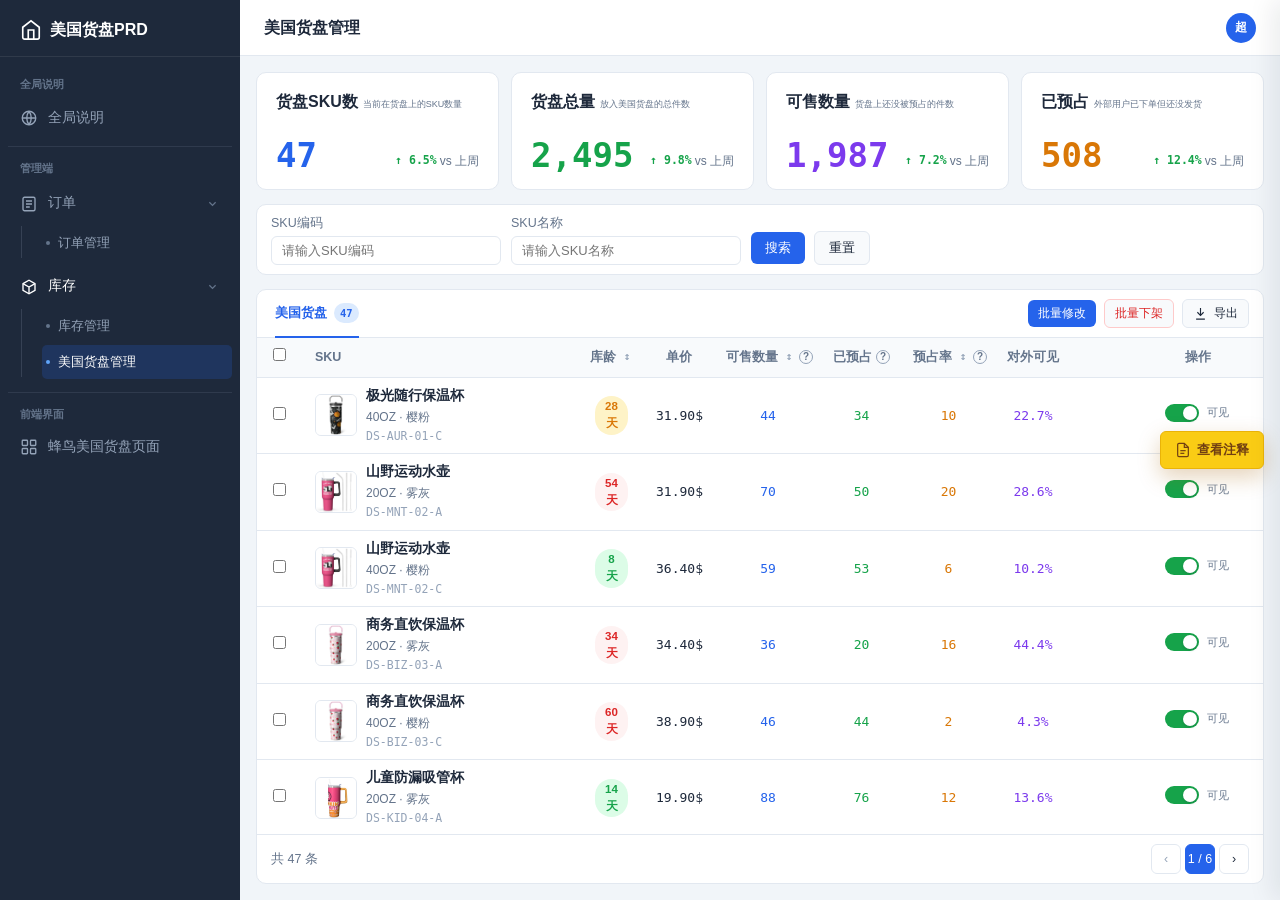
==== commit 1cb79f90: "完善订单导入预览并优化库存标签" ====
--- a/cargo-tray-management.html
+++ b/cargo-tray-management.html
@@ -2,15 +2,15 @@
 <html lang="zh-CN"><head>
 <meta charset="UTF-8">
 <meta name="viewport" content="width=device-width,initial-scale=1.0">
-<title>美国货盘管理 — 独立站</title>
+<title>美国货盘管理 — 美国货盘PRD</title>
 <link rel="stylesheet" href="styles.css?v=20260828-returns-pagination">
 <script src="navigation.js?v=20260901-auth-state" defer></script>
 </head>
 <body data-page="tray-management">
 <aside class="app-nav">
-  <div class="nav-brand"><svg viewBox="0 0 24 24" fill="none" stroke="currentColor" stroke-width="1.8"><path d="M3 9l9-7 9 7v11a2 2 0 0 1-2 2H5a2 2 0 0 1-2-2z"></path><path d="M9 22V12h6v10"></path></svg>独立站</div>
+  <div class="nav-brand"><svg viewBox="0 0 24 24" fill="none" stroke="currentColor" stroke-width="1.8"><path d="M3 9l9-7 9 7v11a2 2 0 0 1-2 2H5a2 2 0 0 1-2-2z"></path><path d="M9 22V12h6v10"></path></svg>美国货盘PRD</div>
   <nav class="nav-list"></nav>
-  <div class="nav-footer">独立站</div>
+  <div class="nav-footer">美国货盘PRD</div>
 </aside>
 
 <div class="app-content">
@@ -33,12 +33,10 @@
       <div class="tray-management-tabs">
         <div class="tray-management-tab-list" role="tablist" aria-label="美国货盘库存状态">
           <button class="tray-management-tab active" id="marked-tab" type="button" role="tab" aria-selected="true" data-manage-tab="marked">美国货盘 <span id="marked-tab-count">0</span></button>
-          <button class="tray-management-tab" id="unmarked-tab" type="button" role="tab" aria-selected="false" data-manage-tab="unmarked">未放到美国货盘 <span id="unmarked-tab-count">0</span></button>
         </div>
         <div class="tray-management-actions">
-          <button class="btn btn-primary btn-sm" id="manage-batch-mark" type="button" hidden disabled>批量放入美国货盘</button>
           <button class="btn btn-primary btn-sm" id="manage-batch-edit" type="button" disabled>批量修改</button>
-          <button class="btn btn-ghost btn-sm danger" id="manage-batch-unmark" type="button" disabled>批量移出美国货盘</button>
+          <button class="btn btn-ghost btn-sm danger" id="manage-batch-unmark" type="button" disabled>批量下架</button>
           <button class="btn btn-ghost btn-sm" id="manage-export" type="button"><svg viewBox="0 0 24 24" fill="none" stroke="currentColor" stroke-width="1.8" aria-hidden="true"><path d="M12 3v12"></path><path d="m7 10 5 5 5-5"></path><path d="M5 21h14"></path></svg>导出</button>
         </div>
       </div>
@@ -51,26 +49,17 @@
               <th class="sku-column">SKU</th>
               <th class="sortable-column"><button class="sort-button" type="button" data-manage-sort="age">库龄<span aria-hidden="true">↕</span></button></th>
               <th>单价</th>
-              <th>最小起订量</th>
               <th><span class="table-header-label">对公展示数量<span class="table-header-help" tabindex="0" role="img" aria-label="对公展示数量说明" data-tooltip="当前设置在对公美国货盘中展示的商品件数">?</span></span></th>
               <th class="sortable-column"><div class="manage-sort-header"><button class="sort-button" type="button" data-manage-sort="sellable">可售数量<span aria-hidden="true">↕</span></button><span class="table-header-help" tabindex="0" role="img" aria-label="可售数量说明" data-tooltip="对公展示数量减去已预占数量后，可继续销售的件数">?</span></div></th>
               <th><span class="table-header-label">已预占<span class="table-header-help" tabindex="0" role="img" aria-label="已预占说明" data-tooltip="外部用户已下单但尚未发货，占用的件数">?</span></span></th>
               <th class="sortable-column"><div class="manage-sort-header"><button class="sort-button" type="button" data-manage-sort="reservedRate">预占率<span aria-hidden="true">↕</span></button><span class="table-header-help" tabindex="0" role="img" aria-label="预占率说明" data-tooltip="已预占数量除以对公展示数量，用于判断当前货盘库存的订单占用程度">?</span></div></th>
-              <th>对外可见</th><th>所属卖家</th><th>辅助决策建议</th><th class="operation-column">操作</th>
+              <th>对外可见</th><th class="operation-column">操作</th>
             </tr></thead>
             <tbody id="marked-tbody"></tbody>
           </table>
         </div>
       </div>
 
-      <div class="tray-management-panel" id="unmarked-panel" role="tabpanel" aria-labelledby="unmarked-tab" hidden>
-        <div class="table-scroll">
-          <table class="data-table manage-inventory-table">
-            <thead><tr><th class="selection-column"><input id="manage-select-all" type="checkbox" aria-label="选择当前页中的全部可用SKU"></th><th class="sku-column">SKU</th><th>库龄</th><th>单价</th><th>最小起订量</th><th>OMS可用库存</th><th>辅助决策建议</th><th class="operation-column">操作</th></tr></thead>
-            <tbody id="unmarked-tbody"></tbody>
-          </table>
-        </div>
-      </div>
       <div class="pagination manage-pagination"><span class="pagination-info" id="manage-table-summary">共 0 条</span><div class="pagination-btns"><button class="page-btn" id="manage-page-prev" type="button" aria-label="上一页">‹</button><button class="page-btn active" id="manage-page-current" type="button">1 / 1</button><button class="page-btn" id="manage-page-next" type="button" aria-label="下一页">›</button></div></div>
     </section>
   </main>
@@ -87,7 +76,7 @@
       <div class="manage-available-hint" data-manage-config-field="inventory"><span>可用库存</span><strong id="manage-available-value">0 件</strong><small>放入美国货盘数量不能超过 OMS 可用库存</small></div>
       <div class="manage-form-field" data-manage-config-field="quantity"><label for="manage-mark-qty">放入美国货盘数量</label><input id="manage-mark-qty" type="number" min="1" value="1"></div>
       <div class="manage-form-field" data-manage-config-field="price"><label for="manage-selling-price">售卖价格（美元）</label><input id="manage-selling-price" type="number" min="0.01" step="0.01" inputmode="decimal" value="1.00"></div>
-      <div class="manage-form-field" data-manage-config-field="moq"><label for="manage-min-order">最小起订量</label><input id="manage-min-order" type="number" min="1" step="1" value="1"></div>
+    <div class="manage-form-field" data-manage-config-field="moq"><label for="manage-min-order">最小起订量</label><input id="manage-min-order" type="number" min="1" step="1" value="1"></div>
       <div class="manage-form-field manage-visible-field" data-manage-config-field="visible"><span>对外可见</span><label class="visibility-switch"><input id="manage-visible-input" type="checkbox" checked><span aria-hidden="true"></span><b>默认开启</b></label></div>
     </div>
     <div class="modal-footer"><button class="btn btn-ghost" type="button" id="manage-mark-cancel">取消</button><button class="btn btn-primary" type="button" id="manage-mark-confirm">确认</button></div>
@@ -109,8 +98,8 @@
   <div class="modal manage-batch-modal manage-batch-edit-modal">
     <div class="modal-head"><h3 id="manage-batch-edit-title">批量修改美国货盘配置</h3><button class="close" type="button" id="manage-batch-edit-close" aria-label="关闭">&times;</button></div>
     <div class="modal-body">
-      <p class="manage-batch-tip">可分别调整所选 SKU 的对外可见状态、展示数量、最小起订量和售卖价格。</p>
-      <div class="table-scroll"><table class="data-table manage-batch-table manage-batch-edit-table"><thead><tr><th>SKU</th><th>对外可见</th><th>数量调整</th><th>最小起订量</th><th>售卖价格</th></tr></thead><tbody id="manage-batch-edit-tbody"></tbody></table></div>
+      <p class="manage-batch-tip">可分别调整所选 SKU 的对外可见状态、展示数量和售卖价格。</p>
+      <div class="table-scroll"><table class="data-table manage-batch-table manage-batch-edit-table"><thead><tr><th>SKU</th><th>对外可见</th><th>数量调整</th><th>售卖价格</th></tr></thead><tbody id="manage-batch-edit-tbody"></tbody></table></div>
     </div>
     <div class="modal-footer"><button class="btn btn-ghost" type="button" id="manage-batch-edit-cancel">取消</button><button class="btn btn-primary" type="button" id="manage-batch-edit-confirm">保存修改</button></div>
   </div>
@@ -246,7 +235,7 @@
   document.getElementById('manage-stat-sellable').textContent=manageNumber(total-reserved);
   document.getElementById('manage-stat-reserved').textContent=manageNumber(reserved);
   document.getElementById('marked-tab-count').textContent=marked.length;
-  document.getElementById('unmarked-tab-count').textContent=getUnmarkedInventory().length;
+  document.getElementById('unmarked-tab-count')?.remove();
 }
 function renderMarkedInventory(){
   var allData=getSortedMarkedInventory();
@@ -255,7 +244,7 @@
   document.getElementById('marked-tbody').innerHTML=data.length?data.map(function(item){
     var sellable=Math.max(0,item.markedQty-item.reserved);
     var reservedRate=(getManageReservedRate(item)*100).toFixed(1)+'%';
-    return '<tr data-manage-sku="'+item.sku+'"><td class="selection-column"><input class="manage-marked-row-select" type="checkbox" data-manage-marked-select="'+item.sku+'" '+(manageMarkedSelectedSkus[item.sku]?'checked':'')+' aria-label="选择 '+manageEscape(item.name)+'"></td><td class="sku-column">'+manageSkuCell(item)+'</td>'+manageAgeCell(item)+'<td class="num">'+manageMoney(item.sellingPrice)+'</td><td class="num">'+manageNumber(item.moq)+'</td><td class="num manage-marked-qty">'+manageNumber(item.markedQty)+'</td><td class="num manage-sellable-qty">'+manageNumber(sellable)+'</td><td class="num manage-reserved-qty">'+manageNumber(item.reserved)+'</td><td class="num manage-reserved-rate">'+reservedRate+'</td><td><label class="visibility-switch"><input type="checkbox" data-manage-visible="'+item.sku+'" '+(item.visible?'checked':'')+' aria-label="'+manageEscape(item.name)+' 对外可见"><span aria-hidden="true"></span><b>'+(item.visible?'可见':'隐藏')+'</b></label></td><td><span class="seller-tag '+(item.seller.indexOf('外部')===0?'external':'internal')+'">'+item.seller+'</span></td><td>'+manageDecisionCell(item,true)+'</td><td class="operation-column"><div class="table-actions"><button class="btn-link" type="button" data-manage-adjust="'+item.sku+'">调整数量</button><button class="btn-link" type="button" data-manage-price="'+item.sku+'">修改售价</button><button class="btn-link danger" type="button" data-manage-unmark="'+item.sku+'">移出美国货盘</button></div></td></tr>';
+    return '<tr data-manage-sku="'+item.sku+'"><td class="selection-column"><input class="manage-marked-row-select" type="checkbox" data-manage-marked-select="'+item.sku+'" '+(manageMarkedSelectedSkus[item.sku]?'checked':'')+' aria-label="选择 '+manageEscape(item.name)+'"></td><td class="sku-column">'+manageSkuCell(item)+'</td>'+manageAgeCell(item)+'<td class="num">'+manageMoney(item.sellingPrice)+'</td><td class="num">'+manageNumber(item.moq)+'</td><td class="num manage-marked-qty">'+manageNumber(item.markedQty)+'</td><td class="num manage-sellable-qty">'+manageNumber(sellable)+'</td><td class="num manage-reserved-qty">'+manageNumber(item.reserved)+'</td><td class="num manage-reserved-rate">'+reservedRate+'</td><td><label class="visibility-switch"><input type="checkbox" data-manage-visible="'+item.sku+'" '+(item.visible?'checked':'')+' aria-label="'+manageEscape(item.name)+' 对外可见"><span aria-hidden="true"></span><b>'+(item.visible?'可见':'隐藏')+'</b></label></td><td class="operation-column"><div class="table-actions"><button class="btn-link" type="button" data-manage-adjust="'+item.sku+'">编辑</button><button class="btn-link danger" type="button" data-manage-unmark="'+item.sku+'">下架</button></div></td></tr>';
   }).join(''):'<tr><td colspan="13" class="mark-table-empty">暂无美国货盘SKU</td></tr>';
   updateManageSortHeaders();
   updateManageMarkedSelection();
@@ -294,11 +283,10 @@
 function renderManageWorkspace(){
   updateManageStats();
   renderMarkedInventory();
-  renderUnmarkedInventory();
   updateManagePagination();
 }
 function updateManagePagination(){
-  var data=manageTab==='marked'?getSortedMarkedInventory():getFilteredUnmarkedInventory();
+  var data=getSortedMarkedInventory();
   var pages=Math.max(1,Math.ceil(data.length/managePageSize));
   var page=Math.min(managePages[manageTab],pages);
   managePages[manageTab]=page;
@@ -308,18 +296,18 @@
   document.getElementById('manage-page-next').disabled=page>=pages||data.length===0;
 }
 function changeManagePage(offset){
-  var data=manageTab==='marked'?getSortedMarkedInventory():getFilteredUnmarkedInventory();
+  var data=getSortedMarkedInventory();
   var pages=Math.max(1,Math.ceil(data.length/managePageSize));
   managePages[manageTab]=Math.min(pages,Math.max(1,managePages[manageTab]+offset));
-  if(manageTab==='marked')renderMarkedInventory();else renderUnmarkedInventory();
+  renderMarkedInventory();
   updateManagePagination();
 }
 function switchManageTab(tabName){
   manageTab=tabName;
   document.querySelectorAll('[data-manage-tab]').forEach(function(button){var active=button.dataset.manageTab===tabName;button.classList.toggle('active',active);button.setAttribute('aria-selected',active?'true':'false')});
   document.getElementById('marked-panel').hidden=tabName!=='marked';
-  document.getElementById('unmarked-panel').hidden=tabName!=='unmarked';
-  document.getElementById('manage-batch-mark').hidden=tabName!=='unmarked';
+  var unmarkedPanel=document.getElementById('unmarked-panel');if(unmarkedPanel)unmarkedPanel.hidden=true;
+  var batchMark=document.getElementById('manage-batch-mark');if(batchMark)batchMark.hidden=true;
   document.getElementById('manage-batch-edit').hidden=tabName!=='marked';
   document.getElementById('manage-batch-unmark').hidden=tabName!=='marked';
   renderManageWorkspace();
@@ -340,7 +328,7 @@
   var marked=manageTab==='marked';
   var data=marked?getSortedMarkedInventory():getFilteredUnmarkedInventory();
   var rows=marked
-    ?[['SKU编码','SKU名称','SKU规格','库龄','单价','最小起订量','对公展示数量','可售数量','已预占','预占率','对外可见','所属卖家']].concat(data.map(function(item){return [item.sku,item.name,item.spec,getManageMaxAge(item)+'天',manageMoney(item.sellingPrice),item.moq,item.markedQty,Math.max(0,item.markedQty-item.reserved),item.reserved,(getManageReservedRate(item)*100).toFixed(1)+'%',item.visible?'可见':'隐藏',item.seller]}))
+    ?[['SKU编码','SKU名称','SKU规格','库龄','单价','对公展示数量','可售数量','已预占','预占率','对外可见']].concat(data.map(function(item){return [item.sku,item.name,item.spec,getManageMaxAge(item)+'天',manageMoney(item.sellingPrice),item.markedQty,Math.max(0,item.markedQty-item.reserved),item.reserved,(getManageReservedRate(item)*100).toFixed(1)+'%',item.visible?'可见':'隐藏']}))
     :[['SKU编码','SKU名称','SKU规格','库龄','单价','最小起订量','OMS可用库存']].concat(data.map(function(item){return [item.sku,item.name,item.spec,getManageMaxAge(item)+'天',manageMoney(item.unitPrice),item.moq,item.omsAvailable]}));
   var csv='\uFEFF'+rows.map(function(row){return row.map(manageCsvCell).join(',')}).join('\r\n');
   var url=URL.createObjectURL(new Blob([csv],{type:'text/csv;charset=utf-8'}));
@@ -369,9 +357,9 @@
   manageModalMode=mode;
   manageEditingSku=sku||'';
   var item=findManageItem(sku);
-  document.getElementById('manage-mark-title').textContent=mode==='adjust'?'调整美国货盘配置':mode==='price'?'修改售价':'放到美国货盘';
+  document.getElementById('manage-mark-title').textContent=mode==='adjust'?'编辑美国货盘配置':mode==='price'?'编辑美国货盘售价':'上架至美国货盘';
   document.getElementById('manage-mark-confirm').textContent=mode==='price'?'保存售价':mode==='adjust'?'保存调整':'确认放入';
-  document.querySelectorAll('[data-manage-config-field]').forEach(function(field){field.hidden=mode==='price'&&field.dataset.manageConfigField!=='price'});
+  document.querySelectorAll('[data-manage-config-field]').forEach(function(field){field.hidden=(mode==='price'&&field.dataset.manageConfigField!=='price')||(mode==='adjust'&&field.dataset.manageConfigField==='moq')});
   populateManageSkuSelect(sku);
   refreshManageModalValues();
   if((mode==='adjust'||mode==='price')&&item){document.getElementById('manage-mark-qty').value=item.markedQty;document.getElementById('manage-selling-price').value=Number(item.sellingPrice).toFixed(2);document.getElementById('manage-min-order').value=item.moq;document.getElementById('manage-visible-input').checked=item.visible}
@@ -393,7 +381,7 @@
   if(!item||quantity<1||quantity>item.omsAvailable){showToast('放入美国货盘数量需大于 0 且不能超过 OMS 可用库存','warning');return}
   if(manageModalMode==='adjust'&&quantity<item.reserved){showToast('对公展示数量不能小于已预占数量','warning');return}
   if(!manageValidPrice(priceValue)){showToast('售卖价格需大于 0，且最多保留 2 位小数','warning');return}
-  if(minOrder<=0||minOrder>=item.omsAvailable){showToast('最小起订量必须大于 0 且小于 OMS 可用库存','warning');return}
+  if(manageModalMode==='mark'&&(minOrder<=0||minOrder>=item.omsAvailable)){showToast('最小起订量必须大于 0 且小于 OMS 可用库存','warning');return}
   item.marked=true;
   item.markedQty=quantity;
   item.sellingPrice=Number(Number(priceValue).toFixed(2));item.moq=minOrder;
@@ -410,7 +398,7 @@
   item.marked=false;item.markedQty=0;item.visible=false;
   delete manageMarkedSelectedSkus[item.sku];
   renderManageWorkspace();
-  showToast('已移出美国货盘');
+  showToast('已下架');
 }
 function getSelectedManageItems(){
   return getUnmarkedInventory().filter(function(item){return manageSelectedSkus[item.sku]&&item.omsAvailable>1});
@@ -461,13 +449,12 @@
   var rows=[].slice.call(document.querySelectorAll('#manage-batch-edit-tbody [data-manage-batch-edit-sku]'));
   var values=rows.map(function(row){
     var item=findManageItem(row.dataset.manageBatchEditSku);
-    return {item:item,visible:row.querySelector('.manage-batch-edit-visible').checked,quantity:parseInt(row.querySelector('.manage-batch-qty').value,10)||0,minOrder:parseInt(row.querySelector('.manage-batch-moq').value,10)||0,priceValue:row.querySelector('.manage-batch-price').value};
+    return {item:item,visible:row.querySelector('.manage-batch-edit-visible').checked,quantity:parseInt(row.querySelector('.manage-batch-qty').value,10)||0,priceValue:row.querySelector('.manage-batch-price').value};
   });
   if(!values.length||values.some(function(entry){return !entry.item||entry.quantity<1||entry.quantity>entry.item.omsAvailable})){showToast('数量需大于 0 且不能超过 OMS 可用库存','warning');return}
   if(values.some(function(entry){return entry.quantity<entry.item.reserved})){showToast('数量不能小于该 SKU 的已预占数量','warning');return}
-  if(values.some(function(entry){return entry.minOrder<=0||entry.minOrder>=entry.item.omsAvailable})){showToast('最小起订量必须大于 0 且小于 OMS 可用库存','warning');return}
   if(values.some(function(entry){return !manageValidPrice(entry.priceValue)})){showToast('售卖价格需大于 0，且最多保留 2 位小数','warning');return}
-  values.forEach(function(entry){entry.item.visible=entry.visible;entry.item.markedQty=entry.quantity;entry.item.moq=entry.minOrder;entry.item.sellingPrice=Number(Number(entry.priceValue).toFixed(2));delete manageMarkedSelectedSkus[entry.item.sku]});
+  values.forEach(function(entry){entry.item.visible=entry.visible;entry.item.markedQty=entry.quantity;entry.item.sellingPrice=Number(Number(entry.priceValue).toFixed(2));delete manageMarkedSelectedSkus[entry.item.sku]});
   closeManageBatchEdit();renderManageWorkspace();showToast('批量修改成功');
 }
 function openManageBatchUnmark(){
@@ -484,7 +471,7 @@
   if(!items.length){closeManageBatchUnmark();return}
   if(items.some(function(item){return item.reserved>0})){closeManageBatchUnmark();showToast('所选 SKU 的预占状态已变化，请重新选择','warning');renderManageWorkspace();return}
   items.forEach(function(item){item.marked=false;item.markedQty=0;item.visible=false;delete manageMarkedSelectedSkus[item.sku]});
-  closeManageBatchUnmark();renderManageWorkspace();showToast('已批量移出美国货盘');
+  closeManageBatchUnmark();renderManageWorkspace();showToast('已批量下架');
 }
 function openManagePreview(sku){
   var item=findManageItem(sku);if(!item)return;
@@ -529,15 +516,16 @@
   getManagePageData(getSortedMarkedInventory(),'marked').forEach(function(item){if(checked)manageMarkedSelectedSkus[item.sku]=true;else delete manageMarkedSelectedSkus[item.sku]});
   renderMarkedInventory();
 });
-document.getElementById('manage-select-all').addEventListener('change',function(){
+var manageSelectAll=document.getElementById('manage-select-all');
+if(manageSelectAll)manageSelectAll.addEventListener('change',function(){
   var checked=this.checked;
   getManagePageData(getFilteredUnmarkedInventory(),'unmarked').forEach(function(item){if(item.omsAvailable>1){if(checked)manageSelectedSkus[item.sku]=true;else delete manageSelectedSkus[item.sku]}});
-  renderUnmarkedInventory();
+  // 未放到美国货盘列表已移除
 });
 document.getElementById('manage-search').addEventListener('click',function(){managePages.marked=1;managePages.unmarked=1;renderManageWorkspace()});
 document.getElementById('manage-reset').addEventListener('click',function(){document.getElementById('manage-filter-code').value='';document.getElementById('manage-filter-name').value='';managePages.marked=1;managePages.unmarked=1;renderManageWorkspace()});
 document.querySelector('.manage-filter-bar').addEventListener('keydown',function(event){if(event.key==='Enter'){event.preventDefault();managePages.marked=1;managePages.unmarked=1;renderManageWorkspace()}});
-document.getElementById('manage-batch-mark').addEventListener('click',openManageBatchModal);
+var manageBatchMark=document.getElementById('manage-batch-mark');if(manageBatchMark)manageBatchMark.addEventListener('click',openManageBatchModal);
 document.getElementById('manage-batch-edit').addEventListener('click',openManageBatchEdit);
 document.getElementById('manage-batch-unmark').addEventListener('click',openManageBatchUnmark);
 document.getElementById('manage-export').addEventListener('click',exportManageInventory);
@@ -577,8 +565,15 @@
 window.addEventListener('oms-role-change',function(event){currentRole=event.detail.role});
 
 renderManageWorkspace();
+var markFromInventory=new URLSearchParams(window.location.search).get('mark');
+if(markFromInventory){var markItem=manageInventory.find(function(item){return item.sku===markFromInventory});if(markItem&&!markItem.marked)openManageModal('mark',markFromInventory);}
 </script>
+<style>
+  .manage-inventory-table th:nth-child(5),.manage-inventory-table td:nth-child(5){display:none}
+  .manage-batch-edit-table th:nth-child(4),.manage-batch-edit-table td:nth-child(4){display:none}
+</style>
 <script src="toast.js?v=20260828-cart-action"></script>
 <script src="role-switch.js"></script>
 <script src="notes.js?v=20260828-local-prd-v2"></script>
 </body></html>
+
--- a/styles.css
+++ b/styles.css
@@ -365,7 +365,7 @@
 body[data-page="sku"] .pagination{flex:0 0 auto;padding:8px 12px}
 body[data-page="sku"] #inv-table th{padding:6px 9px}
 body[data-page="sku"] #inv-table td{padding:5px 9px}
-body[data-page="sku"] #inv-table .sku-column{width:205px;min-width:205px;padding-right:5px}
+body[data-page="sku"] #inv-table .sku-column{width:220px;min-width:220px;padding-right:5px}
 body[data-page="sku"] #inv-table .ownership-column{width:112px;min-width:112px;padding-left:5px;padding-right:5px}
 body[data-page="sku"] .age-health-panel{height:100%;min-height:0;padding:15px;overflow-y:auto}
 
@@ -546,6 +546,7 @@
 .modal-overlay{display:none;position:fixed;inset:0;background:rgba(0,0,0,.4);z-index:200;align-items:center;justify-content:center}
 .modal-overlay.open{display:flex}
 .modal{background:var(--surface);border-radius:var(--radius-lg);width:560px;max-width:90vw;max-height:85vh;overflow-y:auto;box-shadow:var(--shadow-lg)}
+.modal-overlay>.modal{border-radius:var(--radius-lg)!important}
 .modal-head{padding:18px 24px;border-bottom:1px solid var(--border);display:flex;align-items:center;justify-content:space-between}
 .modal-head h3{font-size:16px;font-weight:600}
 .modal-head .close{width:28px;height:28px;border-radius:6px;display:flex;align-items:center;justify-content:center;color:var(--muted);transition:all .15s}
@@ -1359,6 +1360,7 @@
 .v2-buyer-login-shell{width:min(440px,100%);min-height:0;display:grid;grid-template-columns:1fr;overflow:hidden;border:1px solid #e4e4e7;border-radius:8px;background:#fff;box-shadow:0 18px 52px rgba(24,24,27,.20)}
 .v2-buyer-login-visual{position:relative;min-height:600px;padding:34px;display:flex;flex-direction:column;overflow:hidden;background:#f0f1f3}
 .v2-buyer-login-brand{position:relative;z-index:2;display:flex;align-items:center;gap:10px;width:max-content;color:var(--market-accent)}
+.nav-list > a[data-nav="login"],.nav-list > a[data-nav="tray"],.nav-list > a[data-nav="legacy-tray"],.nav-list > a[data-nav="returns"],.nav-list > a[data-nav="users"],.nav-list > a[data-nav="fees"]{display:none!important}
 .v2-buyer-login-brand>span:last-child{display:grid}
 .v2-buyer-login-brand strong{font-size:24px;line-height:1.1;font-weight:800}
 .v2-buyer-login-brand small{font-family:var(--font-mono);font-size:7px;letter-spacing:.8px;color:#71717a}
@@ -1384,14 +1386,14 @@
 .v2-buyer-admin-entry a:hover{color:var(--market-accent)}
 body[data-page="tray-v2"] .v2-page-body{height:100vh;padding:0 18px 76px;gap:0;overflow-y:auto;overflow-x:hidden;scrollbar-gutter:stable}
 .v2-storefront-header{position:sticky;top:0;z-index:40;margin:0 -18px;background:#fff;border-bottom:1px solid #e4e4e7;box-shadow:0 1px 2px rgba(24,24,27,.04)}
-.v2-market-toolbar{min-height:64px;padding:9px 18px 7px;grid-template-columns:188px minmax(260px,1fr) auto;gap:20px;border:0}
+.v2-market-toolbar{min-height:64px;padding:9px 18px 7px;grid-template-columns:minmax(0,1fr) auto;gap:20px;border:0}
 .v2-store-brand{min-width:0;display:flex;align-items:center;gap:9px;color:var(--market-accent)}
 .v2-brand-mark{width:42px;height:34px;display:flex;align-items:center;justify-content:center;border:2px solid currentColor;border-radius:50% 45% 50% 40%;font-size:13px;font-weight:850;font-style:italic;transform:skewX(-7deg)}
 .v2-store-brand>span:last-child{display:grid;gap:0}
 .v2-store-brand strong{font-size:22px;line-height:1.1;font-weight:800;letter-spacing:0}
 .v2-store-brand small{font-family:var(--font-mono);font-size:7px;line-height:1.2;letter-spacing:.8px;color:#71717a}
 .v2-top-search{height:42px;display:grid;grid-template-columns:minmax(0,1fr) 82px;gap:0;padding:3px;border:1.5px solid #d4d4d8;border-radius:22px;background:#fff}
-.v2-market-toolbar .v2-top-search{width:50%;min-width:280px;max-width:430px;justify-self:start}
+.v2-catalog-search{width:min(430px,50%);min-width:280px;max-width:430px;justify-self:start}
 .v2-search-field{height:34px;padding:0 11px;border:0;border-radius:18px;box-shadow:none;background:transparent}
 .v2-search-field:focus-within{border:0;box-shadow:none}
 .v2-search-field>svg{width:16px;height:16px;color:#71717a}
@@ -1414,6 +1416,18 @@
 .v2-user-trigger>span:first-child{background:#18181b}
 .v2-user-copy small{color:#a1a1aa}
 .v2-user-copy strong{color:#27272a}
+.hummingbird-logo{gap:8px;color:#18181b}
+.hummingbird-logo-image{display:block;width:132px;height:29px;object-fit:contain;object-position:left center}
+.hummingbird-logo-mark{width:32px;height:27px;display:flex;align-items:center;justify-content:center;color:#ff5a1f;font-size:17px;line-height:1;font-weight:900;letter-spacing:-2px;font-style:italic}
+.hummingbird-logo strong{font-size:21px;font-weight:850;color:#18181b}
+.v2-notification-trigger{position:relative;width:38px;height:38px;display:flex;align-items:center;justify-content:center;border:0;border-radius:5px;background:transparent;color:#18181b}
+.v2-notification-trigger:hover{background:#fff7ed;color:var(--market-accent)}
+.v2-notification-trigger svg{width:18px;height:18px}
+.v2-notification-badge{position:absolute;top:2px;right:2px;min-width:15px;height:15px;padding:0 3px;display:flex;align-items:center;justify-content:center;border-radius:8px;background:#ff4d4f;color:#fff;font-size:9px;font-weight:700}
+.v2-user-trigger>span.v2-user-bird{background:#fff7ed;color:#ff5a1f}
+.v2-user-bird svg{width:17px;height:17px}
+.v2-user-copy{display:flex;align-items:center;gap:6px}
+.v2-user-copy em{padding:3px 7px;border-radius:10px;background:#52c41a;color:#fff;font-size:10px;font-style:normal;font-weight:700;line-height:1}
 .v2-store-nav{height:39px;padding:0 18px;display:flex;align-items:center;justify-content:space-between;border-top:1px solid #f4f4f5;color:#3f3f46}
 .v2-store-nav nav,.v2-store-service{display:flex;align-items:center;gap:24px}
 .v2-store-nav button,.v2-store-nav nav>span,.v2-store-service span{font-size:11.5px;white-space:nowrap}
@@ -1424,7 +1438,7 @@
 .v2-store-service{gap:16px}
 .v2-store-service span:first-child{display:flex;align-items:center;gap:5px}
 .v2-store-service i{width:6px;height:6px;border-radius:50%;background:#22c55e;box-shadow:0 0 0 3px #dcfce7}
-.v2-catalog-controls{min-height:50px;padding:9px 2px 7px;gap:16px;border:0;background:transparent}
+.v2-catalog-controls{min-height:50px;padding:9px 2px 7px;gap:16px;border:0;background:transparent;display:flex;align-items:center;justify-content:space-between}
 .v2-filter-cluster,.v2-result-tools{display:flex;align-items:center;gap:12px}
 .v2-filter-cluster>strong{font-size:15px;font-weight:750;color:#18181b}
 .v2-status-segments{height:31px;padding:2px;border-color:#e4e4e7;border-radius:4px;background:#fff}
@@ -1483,11 +1497,12 @@
 .v2-order-cart-fab b{color:#fdba74}
 
 @container (max-width:800px){
-  .v2-market-toolbar{grid-template-columns:minmax(150px,1fr) auto;grid-template-rows:42px 42px;padding:8px 14px;gap:6px 10px}
+  .v2-market-toolbar{grid-template-columns:minmax(150px,1fr) auto;grid-template-rows:42px;padding:8px 14px;gap:6px 10px}
   .v2-store-brand{grid-column:1;grid-row:1}
+  .hummingbird-logo-image{width:118px;height:27px}
   .v2-store-brand strong{font-size:19px}
-  .v2-market-toolbar .v2-top-search{grid-column:1/-1;grid-row:2;width:52%;min-width:0;max-width:none;justify-self:start}
   .v2-market-toolbar .v2-toolbar-actions{grid-column:2;grid-row:1}
+  .v2-catalog-search{width:52%;min-width:0;max-width:none}
   .v2-store-nav{padding:0 14px}
   .v2-store-nav nav{gap:16px}
   .v2-store-nav nav>span,.v2-store-service{display:none}
@@ -1501,8 +1516,8 @@
   .toast-action{font-size:13px}
   body[data-page="tray-v2"] .v2-page-body{padding:0 10px 86px}
   .v2-storefront-header{margin:0 -10px}
-  .v2-market-toolbar{grid-template-columns:minmax(120px,1fr) auto;padding:7px 10px}
-  .v2-market-toolbar .v2-top-search{width:100%;min-width:0;max-width:none}
+  .v2-market-toolbar{grid-template-columns:minmax(120px,1fr) auto;grid-template-rows:42px;padding:7px 10px}
+  .v2-catalog-search{width:100%;min-width:0;max-width:none}
   .v2-brand-mark{width:35px;height:30px;font-size:11px}
   .v2-store-brand strong{font-size:17px}
   .v2-store-brand small{display:none}
@@ -1510,7 +1525,6 @@
   .v2-store-nav{height:36px;padding:0 10px;overflow-x:auto}
   .v2-store-nav nav{gap:18px}
   .v2-catalog-controls{min-height:108px;padding:8px 0;align-items:stretch;flex-direction:column;gap:6px}
-  .v2-filter-cluster{display:grid;grid-template-columns:1fr;gap:6px}
   .v2-result-tools{justify-content:space-between}
   .v2-filter-cluster>strong{font-size:14px}
   .v2-result-tools>span{display:block}
@@ -1690,6 +1704,91 @@
 .v2-product-detail-add:disabled{background:#e4e4e7;color:#a1a1aa;cursor:not-allowed}
 .v2-product-detail-add svg{width:18px;height:18px}
 
+/* ========== Cargo Tray V2 Order Import ========== */
+.v2-order-import-modal{width:min(1180px,calc(100vw - 32px));max-width:none;max-height:calc(100vh - 32px);display:flex;flex-direction:column;overflow:hidden}
+.v2-order-import-modal .modal-head{padding:18px 22px 14px;align-items:flex-start}
+.v2-order-import-modal .modal-head h3{font-size:18px;color:#18181b}
+.v2-order-import-subtitle{margin-top:4px;color:#71717a;font-size:11px}
+.v2-order-import-steps{height:68px;padding:0 80px;display:flex;align-items:center;justify-content:center;gap:12px;border-bottom:1px solid #e4e4e7;background:#fafafa}
+.v2-order-import-step{display:flex;align-items:center;gap:8px;color:#a1a1aa;font-size:12px;font-weight:600;white-space:nowrap}
+.v2-order-import-step b{width:26px;height:26px;display:flex;align-items:center;justify-content:center;border:1px solid #d4d4d8;border-radius:50%;background:#fff;color:#71717a;font-family:var(--font-mono);font-size:11px}
+.v2-order-import-step.active{color:var(--market-accent-hover)}
+.v2-order-import-step.active b{border-color:var(--market-accent);background:var(--market-accent);color:#fff}
+.v2-order-import-step.done{color:#16a34a}
+.v2-order-import-step.done b{border-color:#22c55e;background:#22c55e;color:#fff}
+.v2-order-import-steps>i{width:86px;height:1px;background:#d4d4d8}
+.v2-order-import-body{min-height:390px;flex:1;overflow:auto;padding:20px 22px;background:#fff}
+.v2-import-step-panel[hidden]{display:none!important}
+.v2-import-mode{display:grid;grid-template-columns:repeat(2,minmax(0,1fr));gap:12px;margin-bottom:18px}
+.v2-import-mode-option{min-height:72px;padding:14px 16px;display:flex;align-items:center;gap:11px;border:1px solid #e4e4e7;border-radius:6px;background:#fff;cursor:pointer;transition:border-color .15s,background .15s,box-shadow .15s}
+.v2-import-mode-option:hover{border-color:#fdba74;background:#fffaf5}
+.v2-import-mode-option.active{border-color:var(--market-accent);background:#fff7ed;box-shadow:0 0 0 1px var(--market-accent)}
+.v2-import-mode-option input{width:16px;height:16px;accent-color:var(--market-accent)}
+.v2-import-mode-option span{display:grid;gap:4px}
+.v2-import-mode-option strong{font-size:13px;color:#27272a}
+.v2-import-mode-option small{font-size:10.5px;color:#71717a}
+.v2-import-upload-card{min-height:240px;padding:32px 24px;display:flex;align-items:center;justify-content:center;flex-direction:column;border:1px dashed #d4d4d8;border-radius:8px;background:#fafafa;text-align:center}
+.v2-import-upload-icon{width:48px;height:48px;display:flex;align-items:center;justify-content:center;border-radius:50%;background:#fff7ed;color:var(--market-accent);margin-bottom:12px}
+.v2-import-upload-icon svg{width:23px;height:23px}
+.v2-import-upload-card>strong{font-size:14px;color:#27272a}
+.v2-import-upload-card>p{margin-top:6px;color:#71717a;font-size:11px}
+.v2-import-file-label{margin-top:18px;min-width:108px;justify-content:center;cursor:pointer}
+.v2-import-file-label input{display:none}
+.v2-import-file-name{margin-top:8px;color:#a1a1aa;font-size:10.5px}
+.v2-import-template-link{margin-top:10px;color:#ea580c;font-size:11px;text-decoration:underline}
+.v2-import-preview-head{display:flex;align-items:flex-start;justify-content:space-between;gap:18px;margin-bottom:12px}
+.v2-import-preview-head h4,.v2-logistics-choice h4{font-size:16px;color:#18181b}
+.v2-import-preview-head p,.v2-logistics-choice>div>p{margin-top:4px;color:#71717a;font-size:11px}
+.v2-import-preview-count{padding:4px 9px;border-radius:12px;background:#fff7ed;color:#ea580c;font-size:10.5px;white-space:nowrap}
+.v2-import-preview-wrap{border:1px solid #e4e4e7;border-radius:6px;overflow:hidden;background:#fff}
+.v2-import-preview-table{table-layout:fixed;min-width:0}
+.v2-import-preview-table th,.v2-import-preview-table td{padding:13px 12px;font-size:13px}
+.v2-import-preview-table th:first-child,.v2-import-preview-table td:first-child{width:115px;text-align:left!important}
+.v2-import-preview-table th:nth-child(2),.v2-import-preview-table td:nth-child(2){width:34%;text-align:left!important}
+.v2-import-preview-table th:nth-child(3),.v2-import-preview-table td:nth-child(3){width:72px}
+.v2-import-preview-table th:nth-child(4),.v2-import-preview-table td:nth-child(4){width:82px}
+.v2-import-preview-table th:nth-child(5),.v2-import-preview-table td:nth-child(5){width:94px}
+.v2-import-preview-table th:nth-child(6),.v2-import-preview-table td:nth-child(6){width:90px}
+.v2-import-preview-table th:nth-child(7),.v2-import-preview-table td:nth-child(7){text-align:left!important}
+.v2-import-sku-list{display:grid;gap:6px;text-align:left}
+.v2-import-sku-item{display:flex;align-items:center;gap:7px;min-width:0}
+.v2-import-sku-item img{width:38px;height:38px;flex:0 0 auto;border:1px solid #e4e4e7;border-radius:4px;object-fit:contain;background:#fafafa}
+.v2-import-sku-item span{display:grid;gap:1px;min-width:0}
+.v2-import-sku-item strong{overflow:hidden;text-overflow:ellipsis;white-space:nowrap;font-size:12px;color:#27272a}
+.v2-import-sku-item small{overflow:hidden;text-overflow:ellipsis;white-space:nowrap;color:#71717a;font-size:10.5px}
+.v2-import-order-id{font-family:var(--font-mono);font-size:10px;color:#2563eb}
+.v2-import-address{display:grid;gap:2px;text-align:left;color:#52525b;font-size:12px;line-height:1.45}
+.v2-logistics-choice{max-width:640px;margin:10px auto 0;padding:22px 26px;border:1px solid #e4e4e7;border-radius:8px;background:#fafafa}
+.v2-logistics-choice>.manage-form-field{margin-top:22px}
+.v2-logistics-choice select{height:38px;background:#fff}
+.v2-own-carrier-option{margin-top:14px;padding:12px 13px;display:flex;align-items:flex-start;gap:9px;border:1px solid #e4e4e7;border-radius:6px;background:#fff;cursor:pointer}
+.v2-own-carrier-option input{width:16px;height:16px;margin-top:1px;accent-color:var(--market-accent)}
+.v2-own-carrier-option span{display:grid;gap:3px}
+.v2-own-carrier-option strong{font-size:12px;color:#27272a}
+.v2-own-carrier-option small{font-size:10px;color:#71717a}
+.v2-own-carrier-field{margin-top:12px}
+.v2-own-carrier-field[hidden]{display:none!important}
+.v2-import-no-label{margin-top:18px;padding:11px 13px;display:flex;justify-content:space-between;gap:14px;border-top:1px solid #e4e4e7;color:#71717a;font-size:11px}
+.v2-import-no-label strong{color:#52525b;font-weight:500}
+.v2-order-import-footer{display:flex;align-items:center;gap:8px;padding:13px 22px;border-top:1px solid #e4e4e7;background:#fafafa}
+.v2-order-import-footer>[hidden]{display:none!important}
+.v2-import-footer-spacer{flex:1}
+
+@media(max-width:720px){
+  .v2-order-import-modal{width:calc(100vw - 20px);max-height:calc(100vh - 20px)}
+  .v2-order-import-steps{padding:0 12px;gap:6px}
+  .v2-order-import-steps>i{width:22px}
+  .v2-order-import-step{gap:4px;font-size:10px}
+  .v2-order-import-step b{width:23px;height:23px}
+  .v2-order-import-body{padding:14px 12px}
+  .v2-import-mode{grid-template-columns:1fr;gap:8px}
+  .v2-import-upload-card{min-height:210px;padding:24px 14px}
+  .v2-import-preview-wrap{overflow:auto}
+  .v2-import-preview-table{min-width:760px}
+  .v2-logistics-choice{padding:18px 14px}
+  .v2-import-no-label{display:grid;gap:5px}
+}
+
 @container (max-width:800px){
   .v2-category-panel{grid-template-columns:170px minmax(0,1fr)}
   .v2-category-products{grid-template-columns:repeat(3,minmax(80px,1fr));gap:20px 12px}
@@ -1755,7 +1854,7 @@
 }
 
 .login-feedback{margin:0;padding:10px 12px;border:1px solid #fecaca;border-radius:5px;background:#fef2f2;color:#b91c1c;font-size:12px;line-height:1.45}
-.nav-footer{display:flex;align-items:center;justify-content:space-between;gap:8px}
+.nav-footer{display:none!important}
 .nav-session-user{min-width:0;overflow:hidden;text-overflow:ellipsis;white-space:nowrap}
 .nav-logout{flex:0 0 auto;color:#fca5a5;font-size:11px}
 .nav-logout:hover{color:#fff;text-decoration:underline}
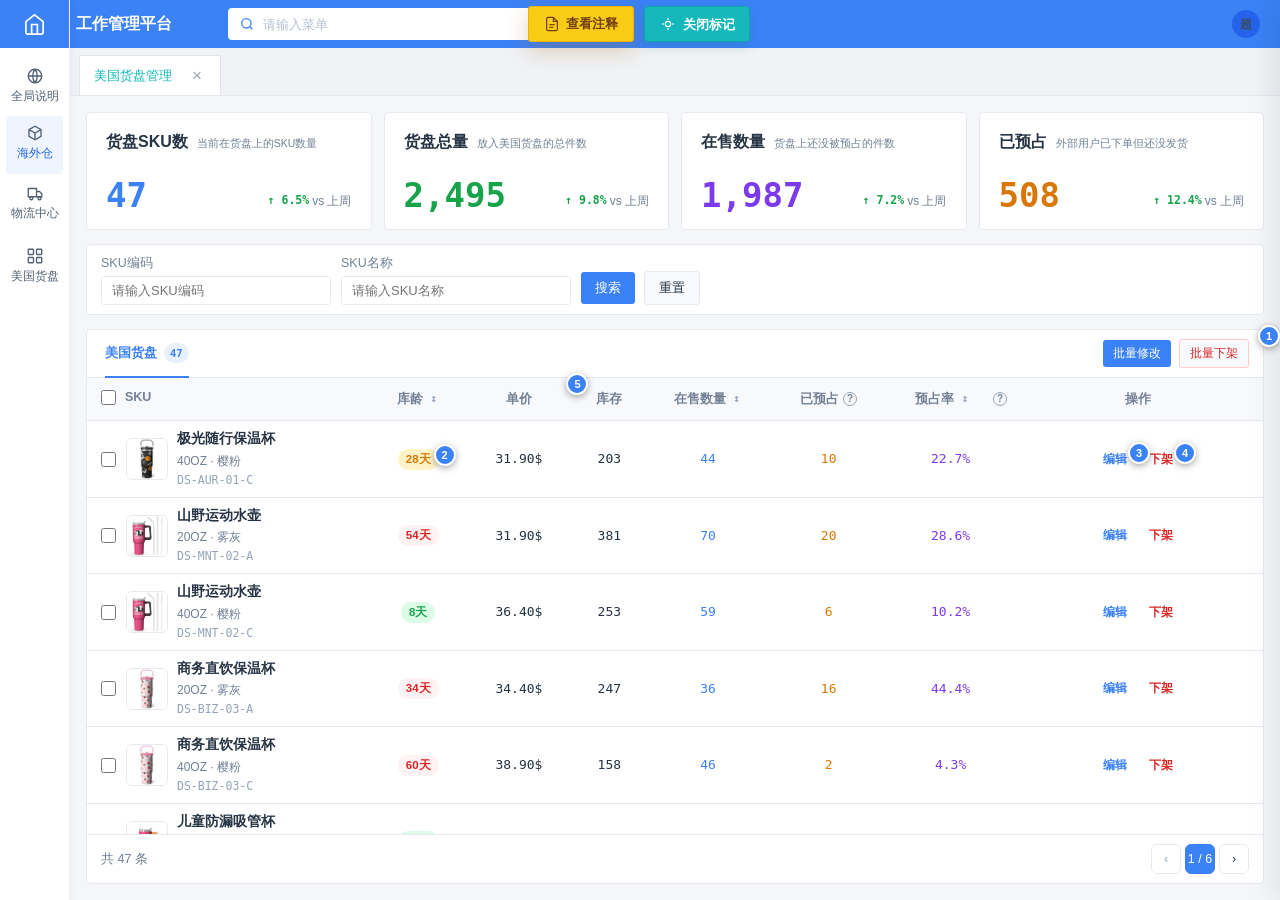
==== commit 87be3e39: "Update OMS interface and application workflows" ====
--- a/cargo-tray-management.html
+++ b/cargo-tray-management.html
@@ -1,26 +1,59 @@
 <!DOCTYPE html>
-<html lang="zh-CN"><head>
+<html lang="zh-CN" style="--notes-panel-w: 545px;"><head>
 <meta charset="UTF-8">
 <meta name="viewport" content="width=device-width,initial-scale=1.0">
 <title>美国货盘管理 — 美国货盘PRD</title>
 <link rel="stylesheet" href="styles.css?v=20260828-returns-pagination">
-<script src="navigation.js?v=20260901-auth-state" defer></script>
-</head>
-<body data-page="tray-management">
+<script src="navigation.js?v=20260901-auth-state" defer=""></script>
+<link rel="stylesheet" href="marker-toggle.css"><link rel="stylesheet" href="marker-toggle.css"><link rel="stylesheet" href="marker-toggle.css"><link rel="stylesheet" href="marker-toggle.css"><link rel="stylesheet" href="marker-toggle.css"><link rel="stylesheet" href="marker-toggle.css"><link rel="stylesheet" href="marker-toggle.css"><style data-html-annotator-inline-style="">
+[data-html-annotator-inline-root] { position: fixed; inset: 0; z-index: 2147483000; pointer-events: none; }
+[data-html-annotator-inline-marker] { position: fixed; width: 22px; height: 22px; margin: -5px 0 0 -5px; border: 2px solid #fff; border-radius: 50%; box-shadow: 0 2px 7px rgba(0,0,0,.35); color: #fff; font: 700 11px/18px Arial,sans-serif; text-align: center; cursor: pointer; pointer-events: auto; }
+[data-html-annotator-inline-marker][data-severity="info"] { background: #3b82f6; }
+[data-html-annotator-inline-marker][data-severity="warning"] { background: #d97706; }
+[data-html-annotator-inline-marker][data-severity="error"] { background: #dc2626; }
+[data-html-annotator-inline-panel] { position: fixed; display: none; max-width: 360px; max-height: 260px; overflow: auto; padding: 12px 14px; border: 1px solid #334155; border-left: 3px solid #3b82f6; border-radius: 6px; background: #111827; color: #e5e7eb; box-shadow: 0 8px 28px rgba(0,0,0,.35); font: 13px/1.6 -apple-system,BlinkMacSystemFont,"Segoe UI",sans-serif; pointer-events: auto; }
+[data-html-annotator-inline-panel][data-severity="warning"] { border-left-color: #d97706; }
+[data-html-annotator-inline-panel][data-severity="error"] { border-left-color: #dc2626; }
+[data-html-annotator-inline-panel] .html-annotator-inline-head { margin-bottom: 6px; color: #94a3b8; font-size: 11px; }
+[data-html-annotator-inline-panel] p { margin: 0 0 8px; }
+[data-html-annotator-inline-panel] p:last-child { margin-bottom: 0; }
+[data-html-annotator-inline-panel] .html-annotator-inline-tags { margin-top: 8px; color: #94a3b8; font-size: 11px; }
+</style><link rel="stylesheet" href="marker-toggle.css"><style data-html-annotator-document-rich-style="">
+.notes-content .notes-document { color:#334155; font-size:13px; line-height:1.7; overflow-wrap:anywhere; }
+.notes-content .notes-document h1,.notes-content .notes-document h2,.notes-content .notes-document h3 { color:#0f172a; font-weight:700; }
+.notes-content .notes-document h1 { margin:0 0 16px; font-size:22px; }
+.notes-content .notes-document h2 { margin:20px 0 10px; font-size:17px; }
+.notes-content .notes-document h3 { margin:16px 0 8px; font-size:15px; }
+.notes-content .notes-document p { margin:0 0 10px; }
+.notes-content .notes-document ul,.notes-content .notes-document ol { margin:0 0 12px; padding-left:22px; }
+.notes-content .notes-document blockquote { margin:12px 0; padding:8px 12px; border-left:3px solid #3b82f6; background:#f8fafc; color:#475569; }
+.notes-content .notes-document pre { margin:12px 0; overflow:auto; padding:12px; border-radius:6px; background:#0f172a; color:#e2e8f0; }
+.notes-content .notes-document code { font-family:ui-monospace,SFMono-Regular,Consolas,monospace; }
+.notes-content .notes-document :not(pre)>code { padding:1px 4px; border-radius:4px; background:#f1f5f9; color:#0369a1; }
+.notes-content .notes-document a { color:#2563eb; text-decoration:underline; }
+.notes-content .notes-document img { display:block; max-width:100%; height:auto; margin:12px 0; }
+.notes-content .notes-document table { width:100%; margin:12px 0; border-collapse:collapse; }
+.notes-content .notes-document th,.notes-content .notes-document td { padding:7px 9px; border:1px solid #e2e8f0; text-align:left; vertical-align:top; }
+.notes-content .notes-document th { background:#f8fafc; color:#0f172a; font-weight:600; }
+.notes-content .notes-document del { color:#64748b; }
+.notes-content .notes-document input[type="checkbox"] { margin-right:6px; }
+.notes-content .notes-document hr { margin:18px 0; border:0; border-top:1px solid #e2e8f0; }
+</style></head>
+<body data-page="tray-management" class="page-markers-hidden">
 <aside class="app-nav">
-  <div class="nav-brand"><svg viewBox="0 0 24 24" fill="none" stroke="currentColor" stroke-width="1.8"><path d="M3 9l9-7 9 7v11a2 2 0 0 1-2 2H5a2 2 0 0 1-2-2z"></path><path d="M9 22V12h6v10"></path></svg>美国货盘PRD</div>
-  <nav class="nav-list"></nav>
-  <div class="nav-footer">美国货盘PRD</div>
+  <div class="nav-brand"><svg viewBox="0 0 24 24" fill="none" stroke="currentColor" stroke-width="1.8" aria-hidden="true"><path d="M3 9l9-7 9 7v11a2 2 0 0 1-2 2H5a2 2 0 0 1-2-2z"></path><path d="M9 22V12h6v10"></path></svg><span>工作管理平台</span></div>
+  <nav class="nav-list" aria-label="主导航"><a class="nav-primary" href="global-overview.html" data-nav="global-overview" title="全局说明"><svg viewBox="0 0 24 24" fill="none" stroke="currentColor" stroke-width="1.8" aria-hidden="true"><circle cx="12" cy="12" r="9"></circle><path d="M3 12h18M12 3a15 15 0 0 1 0 18M12 3a15 15 0 0 0 0 18"></path></svg><span>全局说明</span></a><div class="nav-group nav-hover-group nav-group-current"><div class="nav-group-toggle" tabindex="0" title="海外仓"><svg viewBox="0 0 24 24" fill="none" stroke="currentColor" stroke-width="1.8" aria-hidden="true"><path d="M4 7.5 12 3l8 4.5v9L12 21l-8-4.5z"></path><path d="m4 7.5 8 4.5 8-4.5M12 12v9"></path></svg><span>海外仓</span><svg class="nav-chevron" viewBox="0 0 24 24" fill="none" stroke="currentColor" stroke-width="2" aria-hidden="true"><path d="m7 10 5 5 5-5"></path></svg></div><div class="nav-children"><a class="nav-child" href="inbound.html" data-nav="inbound">入库单管理</a><a class="nav-child" href="order-management.html" data-nav="orders">订单管理</a><a class="nav-child" href="index.html" data-nav="sku">库存管理</a><a class="nav-child active" href="cargo-tray-management.html" data-nav="tray-management">美国货盘管理</a></div></div><div class="nav-group nav-hover-group"><div class="nav-group-toggle" tabindex="0" title="物流中心"><svg viewBox="0 0 24 24" fill="none" stroke="currentColor" stroke-width="1.8" aria-hidden="true"><path d="M3 6h11v11H3zM14 10h4l3 3v4h-7z"></path><circle cx="7" cy="19" r="2"></circle><circle cx="18" cy="19" r="2"></circle></svg><span>物流中心</span><svg class="nav-chevron" viewBox="0 0 24 24" fill="none" stroke="currentColor" stroke-width="2" aria-hidden="true"><path d="m7 10 5 5 5-5"></path></svg></div><div class="nav-children"><a class="nav-child" href="packaging-shipping.html" data-nav="packaging-shipping">包装发货</a></div></div><a class="nav-primary" href="cargo-tray-v2.html" data-nav="tray-v2" title="美国货盘"><svg viewBox="0 0 24 24" fill="none" stroke="currentColor" stroke-width="1.8" aria-hidden="true"><rect x="3" y="3" width="7" height="7" rx="1"></rect><rect x="14" y="3" width="7" height="7" rx="1"></rect><rect x="3" y="14" width="7" height="7" rx="1"></rect><rect x="14" y="14" width="7" height="7" rx="1"></rect></svg><span>美国货盘</span></a></nav>
+  <div class="nav-footer"></div>
 </aside>
 
 <div class="app-content">
-  <div class="topbar"><div class="topbar-left"><h1>美国货盘管理</h1></div><div class="topbar-right"><div class="user"><button class="avatar" type="button" data-role-avatar aria-haspopup="dialog" aria-label="切换身份" title="切换身份">超</button></div></div></div>
+  <div class="topbar"><div class="topbar-left"><label class="bm-search"><svg viewBox="0 0 24 24" fill="none" stroke="currentColor" stroke-width="2" aria-hidden="true"><circle cx="11" cy="11" r="7"></circle><path d="m20 20-4-4"></path></svg><input type="search" placeholder="请输入菜单" aria-label="搜索菜单"></label><h1>美国货盘管理</h1></div><div class="topbar-right"><div class="user"><button class="avatar avatar--super" type="button" data-role-avatar="" aria-haspopup="dialog" aria-label="当前身份：超管，切换身份" title="当前身份：超管，点击切换">超</button></div></div></div><div class="bm-page-tabs"><div class="bm-page-tab active">美国货盘管理<button type="button" aria-label="关闭页面标签">×</button></div></div>
   <main class="page-body tray-management-body">
     <section class="tray-management-stats page-section" aria-label="货盘统计">
-      <div class="stat-card manage-stat manage-stat-sku"><div class="stat-heading"><div class="stat-label">货盘SKU数</div><p>当前在货盘上的SKU数量</p></div><div class="stat-metric-row"><div class="stat-value" id="manage-stat-skus">0</div><div class="stat-trend trend-up"><strong>↑ 6.5%</strong><span>vs 上周</span></div></div></div>
-      <div class="stat-card manage-stat manage-stat-total"><div class="stat-heading"><div class="stat-label">货盘总量</div><p>放入美国货盘的总件数</p></div><div class="stat-metric-row"><div class="stat-value" id="manage-stat-total">0</div><div class="stat-trend trend-up"><strong>↑ 9.8%</strong><span>vs 上周</span></div></div></div>
-      <div class="stat-card manage-stat manage-stat-sellable"><div class="stat-heading"><div class="stat-label">可售数量</div><p>货盘上还没被预占的件数</p></div><div class="stat-metric-row"><div class="stat-value" id="manage-stat-sellable">0</div><div class="stat-trend trend-up"><strong>↑ 7.2%</strong><span>vs 上周</span></div></div></div>
-      <div class="stat-card manage-stat manage-stat-reserved"><div class="stat-heading"><div class="stat-label">已预占</div><p>外部用户已下单但还没发货</p></div><div class="stat-metric-row"><div class="stat-value" id="manage-stat-reserved">0</div><div class="stat-trend trend-up"><strong>↑ 12.4%</strong><span>vs 上周</span></div></div></div>
+      <div class="stat-card manage-stat manage-stat-sku"><div class="stat-heading"><div class="stat-label">货盘SKU数</div><p>当前在货盘上的SKU数量</p></div><div class="stat-metric-row"><div class="stat-value" id="manage-stat-skus">47</div><div class="stat-trend trend-up"><strong>↑ 6.5%</strong><span>vs 上周</span></div></div></div>
+      <div class="stat-card manage-stat manage-stat-total"><div class="stat-heading"><div class="stat-label">货盘总量</div><p>放入美国货盘的总件数</p></div><div class="stat-metric-row"><div class="stat-value" id="manage-stat-total">2,495</div><div class="stat-trend trend-up"><strong>↑ 9.8%</strong><span>vs 上周</span></div></div></div>
+      <div class="stat-card manage-stat manage-stat-sellable"><div class="stat-heading"><div class="stat-label">在售数量</div><p>货盘上还没被预占的件数</p></div><div class="stat-metric-row"><div class="stat-value" id="manage-stat-sellable">1,987</div><div class="stat-trend trend-up"><strong>↑ 7.2%</strong><span>vs 上周</span></div></div></div>
+      <div class="stat-card manage-stat manage-stat-reserved"><div class="stat-heading"><div class="stat-label">已预占</div><p>外部用户已下单但还没发货</p></div><div class="stat-metric-row"><div class="stat-value" id="manage-stat-reserved">508</div><div class="stat-trend trend-up"><strong>↑ 12.4%</strong><span>vs 上周</span></div></div></div>
     </section>
 
     <section class="filter-bar manage-filter-bar page-section" aria-label="美国货盘库存筛选">
@@ -30,14 +63,14 @@
     </section>
 
     <section class="table-wrap tray-management-workspace page-section">
-      <div class="tray-management-tabs">
+      <div class="tray-management-tabs" data-annotation-id="ann-1788949998910">
         <div class="tray-management-tab-list" role="tablist" aria-label="美国货盘库存状态">
-          <button class="tray-management-tab active" id="marked-tab" type="button" role="tab" aria-selected="true" data-manage-tab="marked">美国货盘 <span id="marked-tab-count">0</span></button>
+          <button class="tray-management-tab active" id="marked-tab" type="button" role="tab" aria-selected="true" data-manage-tab="marked">美国货盘 <span id="marked-tab-count">47</span></button>
         </div>
         <div class="tray-management-actions">
-          <button class="btn btn-primary btn-sm" id="manage-batch-edit" type="button" disabled>批量修改</button>
-          <button class="btn btn-ghost btn-sm danger" id="manage-batch-unmark" type="button" disabled>批量下架</button>
-          <button class="btn btn-ghost btn-sm" id="manage-export" type="button"><svg viewBox="0 0 24 24" fill="none" stroke="currentColor" stroke-width="1.8" aria-hidden="true"><path d="M12 3v12"></path><path d="m7 10 5 5 5-5"></path><path d="M5 21h14"></path></svg>导出</button>
+          <button class="btn btn-primary btn-sm" id="manage-batch-edit" type="button" disabled="">批量修改</button>
+          <button class="btn btn-ghost btn-sm danger" id="manage-batch-unmark" type="button" disabled="">批量下架</button>
+          
         </div>
       </div>
 
@@ -45,47 +78,52 @@
         <div class="table-scroll">
           <table class="data-table manage-inventory-table">
             <thead><tr>
-              <th class="selection-column"><input id="manage-marked-select-all" type="checkbox" aria-label="选择当前页中的全部美国货盘SKU"></th>
-              <th class="sku-column">SKU</th>
-              <th class="sortable-column"><button class="sort-button" type="button" data-manage-sort="age">库龄<span aria-hidden="true">↕</span></button></th>
-              <th>单价</th>
-              <th><span class="table-header-label">对公展示数量<span class="table-header-help" tabindex="0" role="img" aria-label="对公展示数量说明" data-tooltip="当前设置在对公美国货盘中展示的商品件数">?</span></span></th>
-              <th class="sortable-column"><div class="manage-sort-header"><button class="sort-button" type="button" data-manage-sort="sellable">可售数量<span aria-hidden="true">↕</span></button><span class="table-header-help" tabindex="0" role="img" aria-label="可售数量说明" data-tooltip="对公展示数量减去已预占数量后，可继续销售的件数">?</span></div></th>
+              <th class="sku-column"><span class="manage-sku-header"><input id="manage-marked-select-all" type="checkbox" aria-label="选择当前页中的全部美国货盘SKU"><span>SKU</span></span></th>
+              <th class="sortable-column" aria-sort="none"><button class="sort-button" type="button" data-manage-sort="age">库龄<span aria-hidden="true">↕</span></button></th>
+              <th data-annotation-id="ann-1788950476361">单价</th>
+              <th>库存</th>
+              <th class="sortable-column" aria-sort="none"><button class="sort-button" type="button" data-manage-sort="markedQty">在售数量<span aria-hidden="true">↕</span></button></th>
               <th><span class="table-header-label">已预占<span class="table-header-help" tabindex="0" role="img" aria-label="已预占说明" data-tooltip="外部用户已下单但尚未发货，占用的件数">?</span></span></th>
-              <th class="sortable-column"><div class="manage-sort-header"><button class="sort-button" type="button" data-manage-sort="reservedRate">预占率<span aria-hidden="true">↕</span></button><span class="table-header-help" tabindex="0" role="img" aria-label="预占率说明" data-tooltip="已预占数量除以对公展示数量，用于判断当前货盘库存的订单占用程度">?</span></div></th>
-              <th>对外可见</th><th class="operation-column">操作</th>
+              <th class="sortable-column" aria-sort="none"><div class="manage-sort-header"><button class="sort-button" type="button" data-manage-sort="reservedRate">预占率<span aria-hidden="true">↕</span></button><span class="table-header-help" tabindex="0" role="img" aria-label="预占率说明" data-tooltip="已预占数量除以在售数量，用于判断当前货盘库存的订单占用程度">?</span></div></th>
+              <th class="operation-column">操作</th>
             </tr></thead>
-            <tbody id="marked-tbody"></tbody>
+            <tbody id="marked-tbody"><tr data-manage-sku="DS-AUR-01-C"><td class="sku-column"><div class="manage-sku-cell"><input class="manage-marked-row-select" type="checkbox" data-manage-marked-select="DS-AUR-01-C" aria-label="选择 极光随行保温杯"><div class="sku-profile manage-sku-profile"><button class="sku-product-image" type="button" data-manage-preview="DS-AUR-01-C" aria-label="预览 极光随行保温杯 图片"><img src="img1.jpg" alt="极光随行保温杯"></button><div class="sku-profile-copy"><strong>极光随行保温杯</strong><span>40OZ · 樱粉</span><code>DS-AUR-01-C</code></div></div></div></td><td><span class="tag age-value tag-warning" tabindex="0" data-manage-age-sku="DS-AUR-01-C" aria-describedby="age-detail-tooltip" aria-label="最大库龄28天，共3条库龄记录" data-annotation-id="ann-1788950242484">28天</span></td><td class="num">31.90$</td><td class="num">203</td><td class="num manage-marked-qty">44</td><td class="num manage-reserved-qty">10</td><td class="num manage-reserved-rate">22.7%</td><td class="operation-column"><div class="table-actions"><button class="btn-link" type="button" data-manage-adjust="DS-AUR-01-C" data-annotation-id="ann-1788950277811">编辑</button><button class="btn-link danger" type="button" data-manage-unmark="DS-AUR-01-C" data-annotation-id="ann-1788950296211">下架</button></div></td></tr><tr data-manage-sku="DS-MNT-02-A"><td class="sku-column"><div class="manage-sku-cell"><input class="manage-marked-row-select" type="checkbox" data-manage-marked-select="DS-MNT-02-A" aria-label="选择 山野运动水壶"><div class="sku-profile manage-sku-profile"><button class="sku-product-image" type="button" data-manage-preview="DS-MNT-02-A" aria-label="预览 山野运动水壶 图片"><img src="img2.jpg" alt="山野运动水壶"></button><div class="sku-profile-copy"><strong>山野运动水壶</strong><span>20OZ · 雾灰</span><code>DS-MNT-02-A</code></div></div></div></td><td><span class="tag age-value tag-danger" tabindex="0" data-manage-age-sku="DS-MNT-02-A" aria-describedby="age-detail-tooltip" aria-label="最大库龄54天，共2条库龄记录">54天</span></td><td class="num">31.90$</td><td class="num">381</td><td class="num manage-marked-qty">70</td><td class="num manage-reserved-qty">20</td><td class="num manage-reserved-rate">28.6%</td><td class="operation-column"><div class="table-actions"><button class="btn-link" type="button" data-manage-adjust="DS-MNT-02-A">编辑</button><button class="btn-link danger" type="button" data-manage-unmark="DS-MNT-02-A">下架</button></div></td></tr><tr data-manage-sku="DS-MNT-02-C"><td class="sku-column"><div class="manage-sku-cell"><input class="manage-marked-row-select" type="checkbox" data-manage-marked-select="DS-MNT-02-C" aria-label="选择 山野运动水壶"><div class="sku-profile manage-sku-profile"><button class="sku-product-image" type="button" data-manage-preview="DS-MNT-02-C" aria-label="预览 山野运动水壶 图片"><img src="img2.jpg" alt="山野运动水壶"></button><div class="sku-profile-copy"><strong>山野运动水壶</strong><span>40OZ · 樱粉</span><code>DS-MNT-02-C</code></div></div></div></td><td><span class="tag age-value tag-success" tabindex="0" data-manage-age-sku="DS-MNT-02-C" aria-describedby="age-detail-tooltip" aria-label="最大库龄8天，共1条库龄记录">8天</span></td><td class="num">36.40$</td><td class="num">253</td><td class="num manage-marked-qty">59</td><td class="num manage-reserved-qty">6</td><td class="num manage-reserved-rate">10.2%</td><td class="operation-column"><div class="table-actions"><button class="btn-link" type="button" data-manage-adjust="DS-MNT-02-C">编辑</button><button class="btn-link danger" type="button" data-manage-unmark="DS-MNT-02-C">下架</button></div></td></tr><tr data-manage-sku="DS-BIZ-03-A"><td class="sku-column"><div class="manage-sku-cell"><input class="manage-marked-row-select" type="checkbox" data-manage-marked-select="DS-BIZ-03-A" aria-label="选择 商务直饮保温杯"><div class="sku-profile manage-sku-profile"><button class="sku-product-image" type="button" data-manage-preview="DS-BIZ-03-A" aria-label="预览 商务直饮保温杯 图片"><img src="img3.jpg" alt="商务直饮保温杯"></button><div class="sku-profile-copy"><strong>商务直饮保温杯</strong><span>20OZ · 雾灰</span><code>DS-BIZ-03-A</code></div></div></div></td><td><span class="tag age-value tag-danger" tabindex="0" data-manage-age-sku="DS-BIZ-03-A" aria-describedby="age-detail-tooltip" aria-label="最大库龄34天，共3条库龄记录">34天</span></td><td class="num">34.40$</td><td class="num">247</td><td class="num manage-marked-qty">36</td><td class="num manage-reserved-qty">16</td><td class="num manage-reserved-rate">44.4%</td><td class="operation-column"><div class="table-actions"><button class="btn-link" type="button" data-manage-adjust="DS-BIZ-03-A">编辑</button><button class="btn-link danger" type="button" data-manage-unmark="DS-BIZ-03-A">下架</button></div></td></tr><tr data-manage-sku="DS-BIZ-03-C"><td class="sku-column"><div class="manage-sku-cell"><input class="manage-marked-row-select" type="checkbox" data-manage-marked-select="DS-BIZ-03-C" aria-label="选择 商务直饮保温杯"><div class="sku-profile manage-sku-profile"><button class="sku-product-image" type="button" data-manage-preview="DS-BIZ-03-C" aria-label="预览 商务直饮保温杯 图片"><img src="img3.jpg" alt="商务直饮保温杯"></button><div class="sku-profile-copy"><strong>商务直饮保温杯</strong><span>40OZ · 樱粉</span><code>DS-BIZ-03-C</code></div></div></div></td><td><span class="tag age-value tag-danger" tabindex="0" data-manage-age-sku="DS-BIZ-03-C" aria-describedby="age-detail-tooltip" aria-label="最大库龄60天，共2条库龄记录">60天</span></td><td class="num">38.90$</td><td class="num">158</td><td class="num manage-marked-qty">46</td><td class="num manage-reserved-qty">2</td><td class="num manage-reserved-rate">4.3%</td><td class="operation-column"><div class="table-actions"><button class="btn-link" type="button" data-manage-adjust="DS-BIZ-03-C">编辑</button><button class="btn-link danger" type="button" data-manage-unmark="DS-BIZ-03-C">下架</button></div></td></tr><tr data-manage-sku="DS-KID-04-A"><td class="sku-column"><div class="manage-sku-cell"><input class="manage-marked-row-select" type="checkbox" data-manage-marked-select="DS-KID-04-A" aria-label="选择 儿童防漏吸管杯"><div class="sku-profile manage-sku-profile"><button class="sku-product-image" type="button" data-manage-preview="DS-KID-04-A" aria-label="预览 儿童防漏吸管杯 图片"><img src="img4.jpg" alt="儿童防漏吸管杯"></button><div class="sku-profile-copy"><strong>儿童防漏吸管杯</strong><span>20OZ · 雾灰</span><code>DS-KID-04-A</code></div></div></div></td><td><span class="tag age-value tag-success" tabindex="0" data-manage-age-sku="DS-KID-04-A" aria-describedby="age-detail-tooltip" aria-label="最大库龄14天，共1条库龄记录">14天</span></td><td class="num">19.90$</td><td class="num">336</td><td class="num manage-marked-qty">88</td><td class="num manage-reserved-qty">12</td><td class="num manage-reserved-rate">13.6%</td><td class="operation-column"><div class="table-actions"><button class="btn-link" type="button" data-manage-adjust="DS-KID-04-A">编辑</button><button class="btn-link danger" type="button" data-manage-unmark="DS-KID-04-A">下架</button></div></td></tr><tr data-manage-sku="DS-KID-04-C"><td class="sku-column"><div class="manage-sku-cell"><input class="manage-marked-row-select" type="checkbox" data-manage-marked-select="DS-KID-04-C" aria-label="选择 儿童防漏吸管杯"><div class="sku-profile manage-sku-profile"><button class="sku-product-image" type="button" data-manage-preview="DS-KID-04-C" aria-label="预览 儿童防漏吸管杯 图片"><img src="img4.jpg" alt="儿童防漏吸管杯"></button><div class="sku-profile-copy"><strong>儿童防漏吸管杯</strong><span>40OZ · 樱粉</span><code>DS-KID-04-C</code></div></div></div></td><td><span class="tag age-value tag-danger" tabindex="0" data-manage-age-sku="DS-KID-04-C" aria-describedby="age-detail-tooltip" aria-label="最大库龄40天，共3条库龄记录">40天</span></td><td class="num">26.90$</td><td class="num">283</td><td class="num manage-marked-qty">28</td><td class="num manage-reserved-qty">22</td><td class="num manage-reserved-rate">78.6%</td><td class="operation-column"><div class="table-actions"><button class="btn-link" type="button" data-manage-adjust="DS-KID-04-C">编辑</button><button class="btn-link danger" type="button" data-manage-unmark="DS-KID-04-C">下架</button></div></td></tr><tr data-manage-sku="DS-TRV-05-A"><td class="sku-column"><div class="manage-sku-cell"><input class="manage-marked-row-select" type="checkbox" data-manage-marked-select="DS-TRV-05-A" aria-label="选择 旅行大容量水杯"><div class="sku-profile manage-sku-profile"><button class="sku-product-image" type="button" data-manage-preview="DS-TRV-05-A" aria-label="预览 旅行大容量水杯 图片"><img src="img5.jpg" alt="旅行大容量水杯"></button><div class="sku-profile-copy"><strong>旅行大容量水杯</strong><span>20OZ · 雾灰</span><code>DS-TRV-05-A</code></div></div></div></td><td><span class="tag age-value tag-danger" tabindex="0" data-manage-age-sku="DS-TRV-05-A" aria-describedby="age-detail-tooltip" aria-label="最大库龄66天，共2条库龄记录">66天</span></td><td class="num">35.40$</td><td class="num">163</td><td class="num manage-marked-qty">54</td><td class="num manage-reserved-qty">8</td><td class="num manage-reserved-rate">14.8%</td><td class="operation-column"><div class="table-actions"><button class="btn-link" type="button" data-manage-adjust="DS-TRV-05-A">编辑</button><button class="btn-link danger" type="button" data-manage-unmark="DS-TRV-05-A">下架</button></div></td></tr></tbody>
           </table>
         </div>
       </div>
 
-      <div class="pagination manage-pagination"><span class="pagination-info" id="manage-table-summary">共 0 条</span><div class="pagination-btns"><button class="page-btn" id="manage-page-prev" type="button" aria-label="上一页">‹</button><button class="page-btn active" id="manage-page-current" type="button">1 / 1</button><button class="page-btn" id="manage-page-next" type="button" aria-label="下一页">›</button></div></div>
+      <div class="pagination manage-pagination"><span class="pagination-info" id="manage-table-summary">共 47 条</span><div class="pagination-btns"><button class="page-btn" id="manage-page-prev" type="button" aria-label="上一页" disabled="">‹</button><button class="page-btn active" id="manage-page-current" type="button">1 / 6</button><button class="page-btn" id="manage-page-next" type="button" aria-label="下一页">›</button></div></div>
     </section>
   </main>
 </div>
 
-<div class="age-detail-tooltip" id="age-detail-tooltip" role="tooltip"></div>
-<div class="table-help-tooltip" id="manage-table-help-tooltip" role="tooltip"></div>
+<div class="age-detail-tooltip" id="age-detail-tooltip" role="tooltip" style="left: 402.625px; top: 478.75px;"><div class="age-detail-title">库龄记录 <span>DS-AUR-01-C</span></div><table><thead><tr><th>库龄</th><th>上架日期</th><th>统计日期</th></tr></thead><tbody><tr><td>28天</td><td>2026-07-30</td><td>2026-08-27</td></tr><tr><td>20天</td><td>2026-08-07</td><td>2026-08-27</td></tr><tr><td>12天</td><td>2026-08-15</td><td>2026-08-27</td></tr></tbody></table></div>
+<div class="table-help-tooltip" id="manage-table-help-tooltip" role="tooltip" style="left: 669.344px; top: 415.562px;">外部用户已下单但尚未发货，占用的件数</div>
 
 <div class="modal-overlay" id="manage-mark-modal" role="dialog" aria-modal="true" aria-labelledby="manage-mark-title">
   <div class="modal manage-mark-modal">
-    <div class="modal-head"><h3 id="manage-mark-title">放到美国货盘</h3><button class="close" type="button" id="manage-mark-close" aria-label="关闭">&times;</button></div>
+    <div class="modal-head"><h3 id="manage-mark-title">编辑</h3><button class="close" type="button" id="manage-mark-close" aria-label="关闭">×</button></div>
     <div class="modal-body">
-      <div class="manage-form-field"><label for="manage-sku-select">选择SKU</label><select id="manage-sku-select"></select></div>
-      <div class="manage-available-hint" data-manage-config-field="inventory"><span>可用库存</span><strong id="manage-available-value">0 件</strong><small>放入美国货盘数量不能超过 OMS 可用库存</small></div>
-      <div class="manage-form-field" data-manage-config-field="quantity"><label for="manage-mark-qty">放入美国货盘数量</label><input id="manage-mark-qty" type="number" min="1" value="1"></div>
-      <div class="manage-form-field" data-manage-config-field="price"><label for="manage-selling-price">售卖价格（美元）</label><input id="manage-selling-price" type="number" min="0.01" step="0.01" inputmode="decimal" value="1.00"></div>
-    <div class="manage-form-field" data-manage-config-field="moq"><label for="manage-min-order">最小起订量</label><input id="manage-min-order" type="number" min="1" step="1" value="1"></div>
-      <div class="manage-form-field manage-visible-field" data-manage-config-field="visible"><span>对外可见</span><label class="visibility-switch"><input id="manage-visible-input" type="checkbox" checked><span aria-hidden="true"></span><b>默认开启</b></label></div>
+      <div class="manage-form-field"><select id="manage-sku-select" disabled=""><option value="DS-AUR-01-C" selected="">极光随行保温杯 · 40OZ · 樱粉 · DS-AUR-01-C</option></select></div>
+      <div class="manage-available-hint" data-manage-config-field="inventory" data-annotation-id="ann-1788950707662"><span>可用库存</span><strong id="manage-available-value">99 件</strong></div>
+      <div class="manage-form-field" data-manage-config-field="quantity"><label for="manage-mark-qty">放入美国货盘数量(该数量为在售数量，填多少就是展示多少)</label><input id="manage-mark-qty" type="number" min="1" value="1" max="99" data-annotation-id="ann-1788950875092"></div>
+      <div class="manage-form-field" data-manage-config-field="price"><label for="manage-selling-price">售卖价格（美元）</label><input id="manage-selling-price" type="number" min="0.01" step="0.01" inputmode="decimal" value="1.00" data-annotation-id="ann-1788950933204"></div>
+    <div class="manage-form-field" data-manage-config-field="moq" hidden=""><label for="manage-min-order">最小起订量</label><input id="manage-min-order" type="number" min="1" step="1" value="1" max="98"></div>
+      <div class="manage-form-field manage-visible-field" data-manage-config-field="visible">
+        <span>对外可见</span>
+        <label class="visibility-switch">
+          <input id="manage-visible-input" type="checkbox" checked="" aria-label="是否对外可见">
+          <span aria-hidden="true"></span><b>可见</b>
+        </label>
+      </div>
     </div>
-    <div class="modal-footer"><button class="btn btn-ghost" type="button" id="manage-mark-cancel">取消</button><button class="btn btn-primary" type="button" id="manage-mark-confirm">确认</button></div>
+    <div class="modal-footer"><button class="btn btn-ghost" type="button" id="manage-mark-cancel">取消</button><button class="btn btn-primary" type="button" id="manage-mark-confirm">保存调整</button></div>
   </div>
 </div>
 
 <div class="modal-overlay" id="manage-batch-modal" role="dialog" aria-modal="true" aria-labelledby="manage-batch-title">
   <div class="modal manage-batch-modal">
-    <div class="modal-head"><h3 id="manage-batch-title">确认批量放入美国货盘</h3><button class="close" type="button" id="manage-batch-close" aria-label="关闭">&times;</button></div>
+    <div class="modal-head"><h3 id="manage-batch-title">确认批量放入美国货盘</h3><button class="close" type="button" id="manage-batch-close" aria-label="关闭">×</button></div>
     <div class="modal-body">
       <p class="manage-batch-tip">请确认所选SKU的数量、售卖价格和最小起订量，确认后这些SKU将进入美国货盘。</p>
       <div class="table-scroll"><table class="data-table manage-batch-table"><thead><tr><th>SKU</th><th>OMS可用库存</th><th>放入美国货盘数量</th><th>售卖价格</th><th>最小起订量</th></tr></thead><tbody id="manage-batch-tbody"></tbody></table></div>
@@ -96,7 +134,7 @@
 
 <div class="modal-overlay" id="manage-batch-edit-modal" role="dialog" aria-modal="true" aria-labelledby="manage-batch-edit-title">
   <div class="modal manage-batch-modal manage-batch-edit-modal">
-    <div class="modal-head"><h3 id="manage-batch-edit-title">批量修改美国货盘配置</h3><button class="close" type="button" id="manage-batch-edit-close" aria-label="关闭">&times;</button></div>
+    <div class="modal-head"><h3 id="manage-batch-edit-title">批量修改美国货盘配置</h3><button class="close" type="button" id="manage-batch-edit-close" aria-label="关闭">×</button></div>
     <div class="modal-body">
       <p class="manage-batch-tip">可分别调整所选 SKU 的对外可见状态、展示数量和售卖价格。</p>
       <div class="table-scroll"><table class="data-table manage-batch-table manage-batch-edit-table"><thead><tr><th>SKU</th><th>对外可见</th><th>数量调整</th><th>售卖价格</th></tr></thead><tbody id="manage-batch-edit-tbody"></tbody></table></div>
@@ -107,7 +145,7 @@
 
 <div class="modal-overlay" id="manage-batch-unmark-modal" role="dialog" aria-modal="true" aria-labelledby="manage-batch-unmark-title">
   <div class="modal manage-batch-unmark-modal">
-    <div class="modal-head"><h3 id="manage-batch-unmark-title">确认批量移出美国货盘</h3><button class="close" type="button" id="manage-batch-unmark-close" aria-label="关闭">&times;</button></div>
+    <div class="modal-head"><h3 id="manage-batch-unmark-title">确认批量移出美国货盘</h3><button class="close" type="button" id="manage-batch-unmark-close" aria-label="关闭">×</button></div>
     <div class="modal-body">
       <p class="manage-batch-tip">确认后，以下 SKU 将移回“未放到美国货盘”列表。</p>
       <div class="manage-batch-unmark-list" id="manage-batch-unmark-list"></div>
@@ -117,7 +155,7 @@
 </div>
 
 <div class="product-preview" id="product-preview" role="dialog" aria-modal="true" aria-label="SKU图片预览">
-  <button class="product-preview-close" type="button" aria-label="关闭图片预览" title="关闭">&times;</button>
+  <button class="product-preview-close" type="button" aria-label="关闭图片预览" title="关闭">×</button>
   <img id="product-preview-image" src="" alt=""><div class="product-preview-caption" id="product-preview-caption"></div>
 </div>
 
@@ -138,7 +176,7 @@
   var markedQty=marked?Math.min(item.available,18+(index*13%86)):0;
   var reserved=marked?Math.min(Math.max(0,markedQty-1),index*5%24):0;
   return {
-    sku:item.barcode,name:item.name,spec:item.spec,img:item.img,omsAvailable:item.available,ageRecords:item.ageRecords||[],
+    sku:item.barcode,name:item.name,spec:item.spec,img:item.img,omsAvailable:item.available,totalInventory:item.total||item.available,ageRecords:item.ageRecords||[],
     marked:marked,markedQty:markedQty,reserved:reserved,visible:index%7!==0,unitPrice:Number(item.unitPrice||0),sellingPrice:Number(item.unitPrice||0),moq:Math.min(manageMoqOptions[index%manageMoqOptions.length],Math.max(1,item.available-1)),
     seller:index%4===0?'外部卖家B':'内部团队A'
   };
@@ -206,8 +244,8 @@
   if(!manageSort.key)return data;
   var direction=manageSort.direction==='asc'?1:-1;
   return data.sort(function(a,b){
-    var left=manageSort.key==='age'?getManageMaxAge(a):manageSort.key==='sellable'?Math.max(0,a.markedQty-a.reserved):getManageReservedRate(a);
-    var right=manageSort.key==='age'?getManageMaxAge(b):manageSort.key==='sellable'?Math.max(0,b.markedQty-b.reserved):getManageReservedRate(b);
+    var left=manageSort.key==='age'?getManageMaxAge(a):manageSort.key==='markedQty'?a.markedQty:getManageReservedRate(a);
+    var right=manageSort.key==='age'?getManageMaxAge(b):manageSort.key==='markedQty'?b.markedQty:getManageReservedRate(b);
     return (left-right)*direction||a.sku.localeCompare(b.sku);
   });
 }
@@ -242,10 +280,9 @@
   var data=getManagePageData(allData,'marked');
   getUnmarkedInventory().forEach(function(item){delete manageMarkedSelectedSkus[item.sku]});
   document.getElementById('marked-tbody').innerHTML=data.length?data.map(function(item){
-    var sellable=Math.max(0,item.markedQty-item.reserved);
     var reservedRate=(getManageReservedRate(item)*100).toFixed(1)+'%';
-    return '<tr data-manage-sku="'+item.sku+'"><td class="selection-column"><input class="manage-marked-row-select" type="checkbox" data-manage-marked-select="'+item.sku+'" '+(manageMarkedSelectedSkus[item.sku]?'checked':'')+' aria-label="选择 '+manageEscape(item.name)+'"></td><td class="sku-column">'+manageSkuCell(item)+'</td>'+manageAgeCell(item)+'<td class="num">'+manageMoney(item.sellingPrice)+'</td><td class="num">'+manageNumber(item.moq)+'</td><td class="num manage-marked-qty">'+manageNumber(item.markedQty)+'</td><td class="num manage-sellable-qty">'+manageNumber(sellable)+'</td><td class="num manage-reserved-qty">'+manageNumber(item.reserved)+'</td><td class="num manage-reserved-rate">'+reservedRate+'</td><td><label class="visibility-switch"><input type="checkbox" data-manage-visible="'+item.sku+'" '+(item.visible?'checked':'')+' aria-label="'+manageEscape(item.name)+' 对外可见"><span aria-hidden="true"></span><b>'+(item.visible?'可见':'隐藏')+'</b></label></td><td class="operation-column"><div class="table-actions"><button class="btn-link" type="button" data-manage-adjust="'+item.sku+'">编辑</button><button class="btn-link danger" type="button" data-manage-unmark="'+item.sku+'">下架</button></div></td></tr>';
-  }).join(''):'<tr><td colspan="13" class="mark-table-empty">暂无美国货盘SKU</td></tr>';
+    return '<tr data-manage-sku="'+item.sku+'"><td class="sku-column"><div class="manage-sku-cell"><input class="manage-marked-row-select" type="checkbox" data-manage-marked-select="'+item.sku+'" '+(manageMarkedSelectedSkus[item.sku]?'checked':'')+' aria-label="选择 '+manageEscape(item.name)+'">'+manageSkuCell(item)+'</div></td>'+manageAgeCell(item)+'<td class="num">'+manageMoney(item.sellingPrice)+'</td><td class="num">'+manageNumber(item.totalInventory)+'</td><td class="num manage-marked-qty">'+manageNumber(item.markedQty)+'</td><td class="num manage-reserved-qty">'+manageNumber(item.reserved)+'</td><td class="num manage-reserved-rate">'+reservedRate+'</td><td class="operation-column"><div class="table-actions"><button class="btn-link" type="button" data-manage-adjust="'+item.sku+'">编辑</button><button class="btn-link danger" type="button" data-manage-unmark="'+item.sku+'">下架</button></div></td></tr>';
+  }).join(''):'<tr><td colspan="8" class="mark-table-empty">暂无美国货盘SKU</td></tr>';
   updateManageSortHeaders();
   updateManageMarkedSelection();
 }
@@ -323,18 +360,6 @@
   tooltip.style.left=left+'px';tooltip.style.top=top+'px';
 }
 function hideManageTableHelp(){document.getElementById('manage-table-help-tooltip').classList.remove('show')}
-function manageCsvCell(value){return '"'+String(value==null?'':value).replace(/"/g,'""')+'"'}
-function exportManageInventory(){
-  var marked=manageTab==='marked';
-  var data=marked?getSortedMarkedInventory():getFilteredUnmarkedInventory();
-  var rows=marked
-    ?[['SKU编码','SKU名称','SKU规格','库龄','单价','对公展示数量','可售数量','已预占','预占率','对外可见']].concat(data.map(function(item){return [item.sku,item.name,item.spec,getManageMaxAge(item)+'天',manageMoney(item.sellingPrice),item.markedQty,Math.max(0,item.markedQty-item.reserved),item.reserved,(getManageReservedRate(item)*100).toFixed(1)+'%',item.visible?'可见':'隐藏']}))
-    :[['SKU编码','SKU名称','SKU规格','库龄','单价','最小起订量','OMS可用库存']].concat(data.map(function(item){return [item.sku,item.name,item.spec,getManageMaxAge(item)+'天',manageMoney(item.unitPrice),item.moq,item.omsAvailable]}));
-  var csv='\uFEFF'+rows.map(function(row){return row.map(manageCsvCell).join(',')}).join('\r\n');
-  var url=URL.createObjectURL(new Blob([csv],{type:'text/csv;charset=utf-8'}));
-  var link=document.createElement('a');link.href=url;link.download=(marked?'美国货盘':'未放到美国货盘')+'-'+new Date().toISOString().slice(0,10)+'.csv';document.body.appendChild(link);link.click();link.remove();URL.revokeObjectURL(url);
-  showToast('导出成功');
-}
 function findManageItem(sku){return manageInventory.find(function(item){return item.sku===sku})}
 function populateManageSkuSelect(selectedSku){
   var select=document.getElementById('manage-sku-select');
@@ -394,7 +419,6 @@
 function unmarkManageItem(sku){
   var item=findManageItem(sku);
   if(!item)return;
-  if(item.reserved>0){showToast('该 SKU 存在已预占数量，暂不能移出美国货盘','warning');return}
   item.marked=false;item.markedQty=0;item.visible=false;
   delete manageMarkedSelectedSkus[item.sku];
   renderManageWorkspace();
@@ -460,8 +484,6 @@
 function openManageBatchUnmark(){
   var items=getSelectedMarkedItems();
   if(!items.length){showToast('请先选择美国货盘中的 SKU','warning');return}
-  var blocked=items.filter(function(item){return item.reserved>0});
-  if(blocked.length){showToast('所选商品中有 '+blocked.length+' 个 SKU 存在已预占数量，暂不能移出','warning');return}
   document.getElementById('manage-batch-unmark-list').innerHTML=items.map(function(item){return '<div>'+manageSkuCell(item)+'<span>展示数量 <strong>'+manageNumber(item.markedQty)+'</strong></span></div>'}).join('');
   document.getElementById('manage-batch-unmark-modal').classList.add('open');
 }
@@ -469,7 +491,6 @@
 function confirmManageBatchUnmark(){
   var items=getSelectedMarkedItems();
   if(!items.length){closeManageBatchUnmark();return}
-  if(items.some(function(item){return item.reserved>0})){closeManageBatchUnmark();showToast('所选 SKU 的预占状态已变化，请重新选择','warning');renderManageWorkspace();return}
   items.forEach(function(item){item.marked=false;item.markedQty=0;item.visible=false;delete manageMarkedSelectedSkus[item.sku]});
   closeManageBatchUnmark();renderManageWorkspace();showToast('已批量下架');
 }
@@ -528,7 +549,6 @@
 var manageBatchMark=document.getElementById('manage-batch-mark');if(manageBatchMark)manageBatchMark.addEventListener('click',openManageBatchModal);
 document.getElementById('manage-batch-edit').addEventListener('click',openManageBatchEdit);
 document.getElementById('manage-batch-unmark').addEventListener('click',openManageBatchUnmark);
-document.getElementById('manage-export').addEventListener('click',exportManageInventory);
 document.getElementById('manage-page-prev').addEventListener('click',function(){changeManagePage(-1)});
 document.getElementById('manage-page-next').addEventListener('click',function(){changeManagePage(1)});
 document.getElementById('manage-batch-close').addEventListener('click',closeManageBatchModal);
@@ -569,11 +589,601 @@
 if(markFromInventory){var markItem=manageInventory.find(function(item){return item.sku===markFromInventory});if(markItem&&!markItem.marked)openManageModal('mark',markFromInventory);}
 </script>
 <style>
-  .manage-inventory-table th:nth-child(5),.manage-inventory-table td:nth-child(5){display:none}
   .manage-batch-edit-table th:nth-child(4),.manage-batch-edit-table td:nth-child(4){display:none}
 </style>
-<script src="toast.js?v=20260828-cart-action"></script>
-<script src="role-switch.js"></script>
-<script src="notes.js?v=20260828-local-prd-v2"></script>
-</body></html>
-
+<script src="toast.js?v=20260828-cart-action"></script><div class="toast" id="global-toast" role="status" aria-live="polite" aria-atomic="true"><span class="toast-icon" aria-hidden="true">✓</span><span class="toast-message"></span><a class="toast-action" href="#购物车" hidden="">查看购物车</a></div><div class="toast" id="global-toast" role="status" aria-live="polite" aria-atomic="true"><span class="toast-icon" aria-hidden="true">✓</span><span class="toast-message"></span><a class="toast-action" href="#购物车" hidden="">查看购物车</a></div><div class="toast" id="global-toast" role="status" aria-live="polite" aria-atomic="true"><span class="toast-icon" aria-hidden="true">✓</span><span class="toast-message"></span><a class="toast-action" href="#购物车" hidden="">查看购物车</a></div><div class="toast" id="global-toast" role="status" aria-live="polite" aria-atomic="true"><span class="toast-icon" aria-hidden="true">✓</span><span class="toast-message"></span><a class="toast-action" href="#购物车" hidden="">查看购物车</a></div><div class="toast" id="global-toast" role="status" aria-live="polite" aria-atomic="true"><span class="toast-icon" aria-hidden="true">✓</span><span class="toast-message"></span><a class="toast-action" href="#购物车" hidden="">查看购物车</a></div><div class="toast" id="global-toast" role="status" aria-live="polite" aria-atomic="true"><span class="toast-icon" aria-hidden="true">✓</span><span class="toast-message"></span><a class="toast-action" href="#购物车" hidden="">查看购物车</a></div><div class="toast" id="global-toast" role="status" aria-live="polite" aria-atomic="true"><span class="toast-icon" aria-hidden="true">✓</span><span class="toast-message"></span><a class="toast-action" href="#购物车" hidden="">查看购物车</a></div><div class="toast" id="global-toast" role="status" aria-live="polite" aria-atomic="true"><span class="toast-icon" aria-hidden="true">✓</span><span class="toast-message"></span><a class="toast-action" href="#购物车" hidden="">查看购物车</a></div>
+<script src="role-switch.js"></script><div class="modal-overlay" id="role-switch-modal" role="dialog" aria-modal="true" aria-labelledby="role-switch-title"><div class="modal role-modal"><div class="modal-head"><h3 id="role-switch-title">切换身份</h3><button class="close" type="button" data-role-close="" aria-label="关闭">×</button></div><div class="modal-body"><div class="role-current" id="role-current-text"></div><div class="role-list" role="radiogroup" aria-label="可切换身份"><button class="role-option" type="button" role="radio" data-role-id="super-admin" aria-checked="false"><span class="role-option-avatar super">超</span><span class="role-option-copy"><span class="role-option-name">超管</span><span class="role-option-desc">查看全部公司与业务组数据</span></span><span class="role-option-check" aria-hidden="true"></span></button><button class="role-option" type="button" role="radio" data-role-id="company-admin" aria-checked="false"><span class="role-option-avatar company">公</span><span class="role-option-copy"><span class="role-option-name">公司A管理员</span><span class="role-option-desc">管理公司A的全部业务数据</span></span><span class="role-option-check" aria-hidden="true"></span></button><button class="role-option" type="button" role="radio" data-role-id="group-admin" aria-checked="false"><span class="role-option-avatar group">组</span><span class="role-option-copy"><span class="role-option-name">公司A业务组A管理员</span><span class="role-option-desc">管理公司A业务组A的数据</span></span><span class="role-option-check" aria-hidden="true"></span></button><button class="role-option" type="button" role="radio" data-role-id="salesperson" aria-checked="false"><span class="role-option-avatar sales">员</span><span class="role-option-copy"><span class="role-option-name">公司A业务组A业务员</span><span class="role-option-desc">查看本人负责的业务数据</span></span><span class="role-option-check" aria-hidden="true"></span></button></div></div><div class="modal-footer"><button class="btn btn-ghost" type="button" data-role-close="">取消</button><button class="btn btn-primary" type="button" id="role-switch-confirm">确认切换</button></div></div></div><div class="modal-overlay" id="role-switch-modal" role="dialog" aria-modal="true" aria-labelledby="role-switch-title"><div class="modal role-modal"><div class="modal-head"><h3 id="role-switch-title">切换身份</h3><button class="close" type="button" data-role-close="" aria-label="关闭">×</button></div><div class="modal-body"><div class="role-current" id="role-current-text"></div><div class="role-list" role="radiogroup" aria-label="可切换身份"><button class="role-option" type="button" role="radio" data-role-id="super-admin" aria-checked="false"><span class="role-option-avatar super">超</span><span class="role-option-copy"><span class="role-option-name">超管</span><span class="role-option-desc">查看全部公司与业务组数据</span></span><span class="role-option-check" aria-hidden="true"></span></button><button class="role-option" type="button" role="radio" data-role-id="company-admin" aria-checked="false"><span class="role-option-avatar company">公</span><span class="role-option-copy"><span class="role-option-name">公司A管理员</span><span class="role-option-desc">管理公司A的全部业务数据</span></span><span class="role-option-check" aria-hidden="true"></span></button><button class="role-option" type="button" role="radio" data-role-id="group-admin" aria-checked="false"><span class="role-option-avatar group">组</span><span class="role-option-copy"><span class="role-option-name">公司A业务组A管理员</span><span class="role-option-desc">管理公司A业务组A的数据</span></span><span class="role-option-check" aria-hidden="true"></span></button><button class="role-option" type="button" role="radio" data-role-id="salesperson" aria-checked="false"><span class="role-option-avatar sales">员</span><span class="role-option-copy"><span class="role-option-name">公司A业务组A业务员</span><span class="role-option-desc">查看本人负责的业务数据</span></span><span class="role-option-check" aria-hidden="true"></span></button></div></div><div class="modal-footer"><button class="btn btn-ghost" type="button" data-role-close="">取消</button><button class="btn btn-primary" type="button" id="role-switch-confirm">确认切换</button></div></div></div><div class="modal-overlay" id="role-switch-modal" role="dialog" aria-modal="true" aria-labelledby="role-switch-title"><div class="modal role-modal"><div class="modal-head"><h3 id="role-switch-title">切换身份</h3><button class="close" type="button" data-role-close="" aria-label="关闭">×</button></div><div class="modal-body"><div class="role-current" id="role-current-text"></div><div class="role-list" role="radiogroup" aria-label="可切换身份"><button class="role-option" type="button" role="radio" data-role-id="super-admin" aria-checked="false"><span class="role-option-avatar super">超</span><span class="role-option-copy"><span class="role-option-name">超管</span><span class="role-option-desc">查看全部公司与业务组数据</span></span><span class="role-option-check" aria-hidden="true"></span></button><button class="role-option" type="button" role="radio" data-role-id="company-admin" aria-checked="false"><span class="role-option-avatar company">公</span><span class="role-option-copy"><span class="role-option-name">公司A管理员</span><span class="role-option-desc">管理公司A的全部业务数据</span></span><span class="role-option-check" aria-hidden="true"></span></button><button class="role-option" type="button" role="radio" data-role-id="group-admin" aria-checked="false"><span class="role-option-avatar group">组</span><span class="role-option-copy"><span class="role-option-name">公司A业务组A管理员</span><span class="role-option-desc">管理公司A业务组A的数据</span></span><span class="role-option-check" aria-hidden="true"></span></button><button class="role-option" type="button" role="radio" data-role-id="salesperson" aria-checked="false"><span class="role-option-avatar sales">员</span><span class="role-option-copy"><span class="role-option-name">公司A业务组A业务员</span><span class="role-option-desc">查看本人负责的业务数据</span></span><span class="role-option-check" aria-hidden="true"></span></button></div></div><div class="modal-footer"><button class="btn btn-ghost" type="button" data-role-close="">取消</button><button class="btn btn-primary" type="button" id="role-switch-confirm">确认切换</button></div></div></div><div class="modal-overlay" id="role-switch-modal" role="dialog" aria-modal="true" aria-labelledby="role-switch-title"><div class="modal role-modal"><div class="modal-head"><h3 id="role-switch-title">切换身份</h3><button class="close" type="button" data-role-close="" aria-label="关闭">×</button></div><div class="modal-body"><div class="role-current" id="role-current-text"></div><div class="role-list" role="radiogroup" aria-label="可切换身份"><button class="role-option" type="button" role="radio" data-role-id="super-admin" aria-checked="false"><span class="role-option-avatar super">超</span><span class="role-option-copy"><span class="role-option-name">超管</span><span class="role-option-desc">查看全部公司与业务组数据</span></span><span class="role-option-check" aria-hidden="true"></span></button><button class="role-option" type="button" role="radio" data-role-id="company-admin" aria-checked="false"><span class="role-option-avatar company">公</span><span class="role-option-copy"><span class="role-option-name">公司A管理员</span><span class="role-option-desc">管理公司A的全部业务数据</span></span><span class="role-option-check" aria-hidden="true"></span></button><button class="role-option" type="button" role="radio" data-role-id="group-admin" aria-checked="false"><span class="role-option-avatar group">组</span><span class="role-option-copy"><span class="role-option-name">公司A业务组A管理员</span><span class="role-option-desc">管理公司A业务组A的数据</span></span><span class="role-option-check" aria-hidden="true"></span></button><button class="role-option" type="button" role="radio" data-role-id="salesperson" aria-checked="false"><span class="role-option-avatar sales">员</span><span class="role-option-copy"><span class="role-option-name">公司A业务组A业务员</span><span class="role-option-desc">查看本人负责的业务数据</span></span><span class="role-option-check" aria-hidden="true"></span></button></div></div><div class="modal-footer"><button class="btn btn-ghost" type="button" data-role-close="">取消</button><button class="btn btn-primary" type="button" id="role-switch-confirm">确认切换</button></div></div></div><div class="modal-overlay" id="role-switch-modal" role="dialog" aria-modal="true" aria-labelledby="role-switch-title"><div class="modal role-modal"><div class="modal-head"><h3 id="role-switch-title">切换身份</h3><button class="close" type="button" data-role-close="" aria-label="关闭">×</button></div><div class="modal-body"><div class="role-current" id="role-current-text"></div><div class="role-list" role="radiogroup" aria-label="可切换身份"><button class="role-option" type="button" role="radio" data-role-id="super-admin" aria-checked="false"><span class="role-option-avatar super">超</span><span class="role-option-copy"><span class="role-option-name">超管</span><span class="role-option-desc">查看全部公司与业务组数据</span></span><span class="role-option-check" aria-hidden="true"></span></button><button class="role-option" type="button" role="radio" data-role-id="company-admin" aria-checked="false"><span class="role-option-avatar company">公</span><span class="role-option-copy"><span class="role-option-name">公司A管理员</span><span class="role-option-desc">管理公司A的全部业务数据</span></span><span class="role-option-check" aria-hidden="true"></span></button><button class="role-option" type="button" role="radio" data-role-id="group-admin" aria-checked="false"><span class="role-option-avatar group">组</span><span class="role-option-copy"><span class="role-option-name">公司A业务组A管理员</span><span class="role-option-desc">管理公司A业务组A的数据</span></span><span class="role-option-check" aria-hidden="true"></span></button><button class="role-option" type="button" role="radio" data-role-id="salesperson" aria-checked="false"><span class="role-option-avatar sales">员</span><span class="role-option-copy"><span class="role-option-name">公司A业务组A业务员</span><span class="role-option-desc">查看本人负责的业务数据</span></span><span class="role-option-check" aria-hidden="true"></span></button></div></div><div class="modal-footer"><button class="btn btn-ghost" type="button" data-role-close="">取消</button><button class="btn btn-primary" type="button" id="role-switch-confirm">确认切换</button></div></div></div><div class="modal-overlay" id="role-switch-modal" role="dialog" aria-modal="true" aria-labelledby="role-switch-title"><div class="modal role-modal"><div class="modal-head"><h3 id="role-switch-title">切换身份</h3><button class="close" type="button" data-role-close="" aria-label="关闭">×</button></div><div class="modal-body"><div class="role-current" id="role-current-text"></div><div class="role-list" role="radiogroup" aria-label="可切换身份"><button class="role-option" type="button" role="radio" data-role-id="super-admin" aria-checked="false"><span class="role-option-avatar super">超</span><span class="role-option-copy"><span class="role-option-name">超管</span><span class="role-option-desc">查看全部公司与业务组数据</span></span><span class="role-option-check" aria-hidden="true"></span></button><button class="role-option" type="button" role="radio" data-role-id="company-admin" aria-checked="false"><span class="role-option-avatar company">公</span><span class="role-option-copy"><span class="role-option-name">公司A管理员</span><span class="role-option-desc">管理公司A的全部业务数据</span></span><span class="role-option-check" aria-hidden="true"></span></button><button class="role-option" type="button" role="radio" data-role-id="group-admin" aria-checked="false"><span class="role-option-avatar group">组</span><span class="role-option-copy"><span class="role-option-name">公司A业务组A管理员</span><span class="role-option-desc">管理公司A业务组A的数据</span></span><span class="role-option-check" aria-hidden="true"></span></button><button class="role-option" type="button" role="radio" data-role-id="salesperson" aria-checked="false"><span class="role-option-avatar sales">员</span><span class="role-option-copy"><span class="role-option-name">公司A业务组A业务员</span><span class="role-option-desc">查看本人负责的业务数据</span></span><span class="role-option-check" aria-hidden="true"></span></button></div></div><div class="modal-footer"><button class="btn btn-ghost" type="button" data-role-close="">取消</button><button class="btn btn-primary" type="button" id="role-switch-confirm">确认切换</button></div></div></div><div class="modal-overlay" id="role-switch-modal" role="dialog" aria-modal="true" aria-labelledby="role-switch-title"><div class="modal role-modal"><div class="modal-head"><h3 id="role-switch-title">切换身份</h3><button class="close" type="button" data-role-close="" aria-label="关闭">×</button></div><div class="modal-body"><div class="role-current" id="role-current-text"></div><div class="role-list" role="radiogroup" aria-label="可切换身份"><button class="role-option" type="button" role="radio" data-role-id="super-admin" aria-checked="false"><span class="role-option-avatar super">超</span><span class="role-option-copy"><span class="role-option-name">超管</span><span class="role-option-desc">查看全部公司与业务组数据</span></span><span class="role-option-check" aria-hidden="true"></span></button><button class="role-option" type="button" role="radio" data-role-id="company-admin" aria-checked="false"><span class="role-option-avatar company">公</span><span class="role-option-copy"><span class="role-option-name">公司A管理员</span><span class="role-option-desc">管理公司A的全部业务数据</span></span><span class="role-option-check" aria-hidden="true"></span></button><button class="role-option" type="button" role="radio" data-role-id="group-admin" aria-checked="false"><span class="role-option-avatar group">组</span><span class="role-option-copy"><span class="role-option-name">公司A业务组A管理员</span><span class="role-option-desc">管理公司A业务组A的数据</span></span><span class="role-option-check" aria-hidden="true"></span></button><button class="role-option" type="button" role="radio" data-role-id="salesperson" aria-checked="false"><span class="role-option-avatar sales">员</span><span class="role-option-copy"><span class="role-option-name">公司A业务组A业务员</span><span class="role-option-desc">查看本人负责的业务数据</span></span><span class="role-option-check" aria-hidden="true"></span></button></div></div><div class="modal-footer"><button class="btn btn-ghost" type="button" data-role-close="">取消</button><button class="btn btn-primary" type="button" id="role-switch-confirm">确认切换</button></div></div></div><div class="modal-overlay" id="role-switch-modal" role="dialog" aria-modal="true" aria-labelledby="role-switch-title"><div class="modal role-modal"><div class="modal-head"><h3 id="role-switch-title">切换身份</h3><button class="close" type="button" data-role-close="" aria-label="关闭">×</button></div><div class="modal-body"><div class="role-current" id="role-current-text"></div><div class="role-list" role="radiogroup" aria-label="可切换身份"><button class="role-option" type="button" role="radio" data-role-id="super-admin" aria-checked="false"><span class="role-option-avatar super">超</span><span class="role-option-copy"><span class="role-option-name">超管</span><span class="role-option-desc">查看全部公司与业务组数据</span></span><span class="role-option-check" aria-hidden="true"></span></button><button class="role-option" type="button" role="radio" data-role-id="company-admin" aria-checked="false"><span class="role-option-avatar company">公</span><span class="role-option-copy"><span class="role-option-name">公司A管理员</span><span class="role-option-desc">管理公司A的全部业务数据</span></span><span class="role-option-check" aria-hidden="true"></span></button><button class="role-option" type="button" role="radio" data-role-id="group-admin" aria-checked="false"><span class="role-option-avatar group">组</span><span class="role-option-copy"><span class="role-option-name">公司A业务组A管理员</span><span class="role-option-desc">管理公司A业务组A的数据</span></span><span class="role-option-check" aria-hidden="true"></span></button><button class="role-option" type="button" role="radio" data-role-id="salesperson" aria-checked="false"><span class="role-option-avatar sales">员</span><span class="role-option-copy"><span class="role-option-name">公司A业务组A业务员</span><span class="role-option-desc">查看本人负责的业务数据</span></span><span class="role-option-check" aria-hidden="true"></span></button></div></div><div class="modal-footer"><button class="btn btn-ghost" type="button" data-role-close="">取消</button><button class="btn btn-primary" type="button" id="role-switch-confirm">确认切换</button></div></div></div>
+<script src="notes.js?v=20260828-local-prd-v2"></script><button class="btn btn-ghost notes-toggle notes-toggle-floating" type="button" aria-label="查看注释" title="查看注释" aria-expanded="false" aria-controls="notes-panel" style="left: 1013px; top: 8px; right: auto; transform: none;"><svg viewBox="0 0 24 24" fill="none" stroke="currentColor" stroke-width="1.8" aria-hidden="true"><path d="M14 2H6a2 2 0 0 0-2 2v16a2 2 0 0 0 2 2h12a2 2 0 0 0 2-2V8z"></path><path d="M14 2v6h6"></path><path d="M8 13h8"></path><path d="M8 17h6"></path></svg><span>查看注释</span></button><aside class="notes-panel" id="notes-panel" aria-label="美国货盘管理注释"><div class="notes-resizer" role="separator" tabindex="0" aria-label="调整注释区域宽度" aria-orientation="vertical" aria-valuemin="320" aria-valuemax="784" aria-valuenow="545"></div><div class="notes-panel-head"><h2>美国货盘管理注释</h2><button class="notes-close" type="button" aria-label="收起注释" title="收起注释">×</button></div><div class="notes-content"><article class="notes-document" data-html-annotator-injected-document=""><h2>页面结构</h2>
+<ol>
+<li>顶部栏：展示页面名称和页面级操作区域。</li>
+<li>统计区域：展示货盘 SKU 数、货盘总量、在售数量和已预占数量。</li>
+<li>筛选区域：按 SKU 编码和 SKU 名称查询美国货盘中的 SKU。</li>
+<li>表格：展示货盘 SKU、库存、在售数量、预占情况及行级操作。</li>
+<li>批量操作区域：提供批量修改和批量下架。</li>
+<li>分页区域：展示当前筛选结果总数、当前页和分页切换入口。</li>
+<li>弹窗区域：包含编辑美国货盘配置、批量修改和批量下架确认弹窗。</li>
+</ol>
+<h2>统计区域</h2>
+<p>统计数据基于当前美国货盘中的 SKU 计算，不随 SKU 编码或 SKU 名称筛选条件变化。</p>
+<table>
+<thead>
+<tr>
+<th>指标</th>
+<th>计算规则</th>
+</tr>
+</thead>
+<tbody><tr>
+<td>货盘 SKU 数</td>
+<td>已放入美国货盘的 SKU 数量</td>
+</tr>
+<tr>
+<td>货盘总量</td>
+<td>所有货盘 SKU 的在售数量之和</td>
+</tr>
+<tr>
+<td>在售数量</td>
+<td>所有货盘 SKU 的在售数量减去已预占数量后的可继续销售数量之和</td>
+</tr>
+<tr>
+<td>已预占</td>
+<td>外部用户已下单但尚未完成发货的数量之和</td>
+</tr>
+</tbody></table>
+<p>统计卡片同时展示静态趋势示例，正式环境的趋势值应由库存快照或统计接口返回。</p>
+<h2>筛选功能</h2>
+<h3>SKU 编码</h3>
+<ul>
+<li>控件类型：文本输入。</li>
+<li>匹配规则：支持模糊查询，不区分大小写。</li>
+</ul>
+<h3>SKU 名称</h3>
+<ul>
+<li>控件类型：文本输入。</li>
+<li>匹配规则：支持模糊查询，不区分大小写。</li>
+</ul>
+<h3>搜索和重置</h3>
+<ul>
+<li>搜索：按 SKU 编码和 SKU 名称刷新表格、结果条数和分页。</li>
+<li>重置：清空 SKU 编码和 SKU 名称，恢复全部美国货盘 SKU，并回到第一页。</li>
+<li>两个筛选条件之间为“且”关系。</li>
+</ul>
+<h2>美国货盘表格</h2>
+<p>数据来源：从库存管理页面里进行商品上架的数据。</p>
+<p>查询无结果时展示“暂无商品”。</p>
+<p>表格从左到右只展示以下 8 列：</p>
+<table>
+<thead>
+<tr>
+<th>字段</th>
+<th>展示规则</th>
+<th>以及数据来源</th>
+</tr>
+</thead>
+<tbody><tr>
+<td>SKU</td>
+<td>展示商品图片、商品名称、规格和 SKU 编码；首列同时提供当前页全选和行选择框</td>
+<td>本系统有的</td>
+</tr>
+<tr>
+<td>库龄</td>
+<td>展示该 SKU 的最大库龄，单位为天；无库龄记录展示 <code>-</code></td>
+<td>海外仓接口获取</td>
+</tr>
+<tr>
+<td>单价</td>
+<td>展示当前对外售卖价格，格式为 <code>xx.xx$</code></td>
+<td>库存管理页上架时填写的商品价格</td>
+</tr>
+<tr>
+<td>库存</td>
+<td>展示该 SKU 的总库存，来源为 OMS 库存数据中的总库存字段</td>
+<td>海外仓接口获取</td>
+</tr>
+<tr>
+<td>在售数量</td>
+<td>展示当前上架到美国货盘的数量减去已预占的数量</td>
+<td>-</td>
+</tr>
+<tr>
+<td>已预占</td>
+<td>展示外部用户已下单但尚未发货的预占数量</td>
+<td>-</td>
+</tr>
+<tr>
+<td>预占率</td>
+<td><code>已预占 ÷ 在售数量 × 100%</code>，保留一位小数；在售数量为 0 时展示 <code>0.0%</code></td>
+<td>-</td>
+</tr>
+<tr>
+<td>操作</td>
+<td>展示“编辑”和“下架”按钮</td>
+<td>-</td>
+</tr>
+</tbody></table>
+<h3>SKU 单元格</h3>
+<ul>
+<li>商品图片可点击打开大图预览。</li>
+<li>商品名称作为主要识别信息。</li>
+<li>规格显示在名称下方。</li>
+<li>SKU 编码使用等宽字体展示。</li>
+<li>行选择框用于批量修改和批量下架。</li>
+<li>表头选择框只操作当前分页中的 SKU，并支持全选、取消全选和半选状态。</li>
+</ul>
+<h3>库龄明细</h3>
+<ul>
+<li>鼠标移动到库龄值上时，展示该 SKU 的全部库龄记录。</li>
+<li>键盘聚焦库龄值时，也展示库龄明细浮层。</li>
+<li>浮层字段为：库龄、上架日期、统计日期。</li>
+<li>多条记录按库龄从大到小排列。</li>
+<li>鼠标离开库龄值或表格区域后关闭浮层。</li>
+</ul>
+<h3>表头排序</h3>
+<p>以下字段支持排序：</p>
+<ul>
+<li>库龄</li>
+<li>单价</li>
+<li>库存</li>
+<li>在售数量</li>
+<li>已预占数量</li>
+<li>预占率</li>
+</ul>
+<p>首次点击按降序排列，再次点击切换为升序。排序只影响当前筛选结果和分页顺序。</p>
+<h2>批量操作</h2>
+<h3>批量修改</h3>
+<ul>
+<li>未选中 SKU 时，批量修改按钮不可用；直接触发时提示“请先选择商品”。</li>
+<li>选中一个或多个 SKU 后，点击批量修改打开配置弹窗。</li>
+<li>弹窗展示所选 SKU、对外可见、数量调整和售卖价格。</li>
+<li>数量必须大于 0，不能超过 OMS 可用库存，且不能小于已预占数量。</li>
+<li>售卖价格必须大于 0，最多保留两位小数。</li>
+<li>保存成功后刷新统计、列表和分页，并提示“批量修改成功”。</li>
+</ul>
+<h3>批量下架</h3>
+<ul>
+<li>未选中 SKU 时，批量下架按钮不可用；直接触发时提示“请先选择商品”。</li>
+<li>选中一个或多个 SKU 后，打开批量下架确认弹窗。</li>
+<li>确认弹窗展示所选 SKU 和当前展示数量。</li>
+<li>存在已预占数量不阻止下架。</li>
+<li>点击确认后，所有选中 SKU 执行下架处理：<ul>
+<li>移出当前美国货盘在售列表；</li>
+<li>当前在售数量置为 0，停止继续产生新订单；</li>
+<li>关闭对外展示；</li>
+<li>保留 SKU 数据和已预占数量，不清除已有订单占用记录；</li>
+<li>清除当前页面中的批量选择状态。</li>
+</ul>
+</li>
+<li>完成后刷新统计、列表和分页，并提示“已批量下架”。</li>
+</ul>
+<h2>单个操作</h2>
+<h3>编辑</h3>
+<ul>
+<li>点击行内“编辑”打开编辑美国货盘配置弹窗。</li>
+<li>选择 SKU 固定为当前行 SKU，不允许切换。</li>
+<li>弹窗展示 OMS 可用库存、当前在售数量、售卖价格、最小起订量和对外可见状态。</li>
+<li>编辑数量时，最小值为 1，最大值不能超过 OMS 可用库存，且不能小于已预占数量。</li>
+<li>编辑售价时，必须大于 0，最多保留两位小数。</li>
+<li>保存成功后刷新当前行、统计区域和分页，并提示“配置修改成功”。</li>
+</ul>
+<h3>下架</h3>
+<ul>
+<li>点击行内“下架”后直接执行，不要求先清除预占数量。</li>
+<li>下架会将当前 SKU 移出美国货盘在售列表。</li>
+<li>当前在售数量置为 0，停止继续产生新订单。</li>
+<li>对外可见状态关闭。</li>
+<li>已预占数量和 SKU 数据保留，不清除已有订单占用记录。</li>
+<li>刷新统计、列表和分页，并提示“已下架”。</li>
+</ul>
+<h2>编辑和上架弹窗</h2>
+<h3>字段</h3>
+<table>
+<thead>
+<tr>
+<th>字段</th>
+<th>校验规则</th>
+</tr>
+</thead>
+<tbody><tr>
+<td>选择 SKU</td>
+<td>上架模式可选择未放入货盘的 SKU；编辑模式固定当前行 SKU</td>
+</tr>
+<tr>
+<td>可用库存</td>
+<td>展示 OMS 可用库存，数量输入的最大值不能超过该值</td>
+</tr>
+<tr>
+<td>放入美国货盘数量</td>
+<td>必填，整数，大于 0，不能超过 OMS 可用库存</td>
+</tr>
+<tr>
+<td>售卖价格</td>
+<td>必填，大于 0，允许小数，最多两位小数</td>
+</tr>
+<tr>
+<td>最小起订量</td>
+<td>上架时必填，大于 0 且严格小于 OMS 可用库存</td>
+</tr>
+<tr>
+<td>对外可见</td>
+<td>上架默认开启，编辑时可同步修改</td>
+</tr>
+</tbody></table>
+<h3>上架确认</h3>
+<ul>
+<li>上架成功后将 SKU 标记为美国货盘 SKU。</li>
+<li>在售数量写入本次填写的数量。</li>
+<li>售卖价格写入本次填写的价格。</li>
+<li>已预占数量初始化为 0。</li>
+<li>页面自动切换或保持在美国货盘列表，并刷新统计和分页。</li>
+<li>单个上架提示“已放入美国货盘”。</li>
+</ul>
+<h2>库存和预占规则</h2>
+<ul>
+<li>库存来源于 OMS SKU 库存数据。</li>
+<li>在售数量表示当前向外部用户开放的货盘数量。</li>
+<li>已预占表示已有外部订单占用但尚未发货的数量。</li>
+<li>正常编辑时，在售数量不能小于已预占数量，防止配置数量低于已有订单占用。</li>
+<li>下架时只停止新增销售，不清除已有预占数量。</li>
+<li>预占数量的释放由订单发货、取消或库存释放流程处理，不由下架按钮处理。</li>
+</ul>
+<h2>分页</h2>
+<ul>
+<li>默认每页展示 10 条美国货盘 SKU。</li>
+<li>展示当前筛选结果总数。</li>
+<li>提供上一页、当前页/总页数和下一页控件。</li>
+<li>当前页没有上一页或下一页时，对应按钮不可用。</li>
+<li>搜索、重置、排序、单个下架和批量下架后，分页根据最新结果重新计算。</li>
+<li>跨页勾选状态保留，批量操作可作用于已选中的 SKU。</li>
+</ul>
+</article></div></aside><div class="notes-backdrop"></div><div class="notes-preview" role="dialog" aria-modal="true" aria-label="图片预览"><button class="notes-preview-close" type="button" aria-label="关闭图片预览" title="关闭">×</button><img alt=""><div class="notes-preview-caption"></div></div>
+
+
+<script src="marker-toggle.js"></script><button type="button" class="marker-toggle" aria-pressed="false" title="查看当前页面所有标记"><svg viewBox="0 0 24 24" fill="none" stroke="currentColor" stroke-width="1.8" aria-hidden="true"><path d="M12 3v3M12 18v3M3 12h3M18 12h3"></path><circle cx="12" cy="12" r="4"></circle></svg><span>查看标记</span></button><button type="button" class="marker-toggle" aria-pressed="false" title="查看当前页面所有标记"><svg viewBox="0 0 24 24" fill="none" stroke="currentColor" stroke-width="1.8" aria-hidden="true"><path d="M12 3v3M12 18v3M3 12h3M18 12h3"></path><circle cx="12" cy="12" r="4"></circle></svg><span>查看标记</span></button><button type="button" class="marker-toggle" aria-pressed="false" title="查看当前页面所有标记"><svg viewBox="0 0 24 24" fill="none" stroke="currentColor" stroke-width="1.8" aria-hidden="true"><path d="M12 3v3M12 18v3M3 12h3M18 12h3"></path><circle cx="12" cy="12" r="4"></circle></svg><span>查看标记</span></button><button type="button" class="marker-toggle" aria-pressed="false" title="查看当前页面所有标记"><svg viewBox="0 0 24 24" fill="none" stroke="currentColor" stroke-width="1.8" aria-hidden="true"><path d="M12 3v3M12 18v3M3 12h3M18 12h3"></path><circle cx="12" cy="12" r="4"></circle></svg><span>查看标记</span></button><button type="button" class="marker-toggle" aria-pressed="false" title="查看当前页面所有标记"><svg viewBox="0 0 24 24" fill="none" stroke="currentColor" stroke-width="1.8" aria-hidden="true"><path d="M12 3v3M12 18v3M3 12h3M18 12h3"></path><circle cx="12" cy="12" r="4"></circle></svg><span>查看标记</span></button><button type="button" class="marker-toggle" aria-pressed="false" title="查看当前页面所有标记"><svg viewBox="0 0 24 24" fill="none" stroke="currentColor" stroke-width="1.8" aria-hidden="true"><path d="M12 3v3M12 18v3M3 12h3M18 12h3"></path><circle cx="12" cy="12" r="4"></circle></svg><span>查看标记</span></button><button type="button" class="marker-toggle" aria-pressed="false" title="查看当前页面所有标记"><svg viewBox="0 0 24 24" fill="none" stroke="currentColor" stroke-width="1.8" aria-hidden="true"><path d="M12 3v3M12 18v3M3 12h3M18 12h3"></path><circle cx="12" cy="12" r="4"></circle></svg><span>查看标记</span></button><button type="button" class="marker-toggle" aria-pressed="false" title="查看当前页面所有标记"><svg viewBox="0 0 24 24" fill="none" stroke="currentColor" stroke-width="1.8" aria-hidden="true"><path d="M12 3v3M12 18v3M3 12h3M18 12h3"></path><circle cx="12" cy="12" r="4"></circle></svg><span>查看标记</span></button><script src="marker-toggle.js"></script><script src="marker-toggle.js"></script><script src="marker-toggle.js"></script><script src="marker-toggle.js"></script><script src="marker-toggle.js"></script><script src="marker-toggle.js"></script><div data-html-annotator-inline-root="" style="display: none;"><button type="button" data-html-annotator-inline-marker="" data-annotation-id="ann-1788949998910" data-severity="info" data-annotation-index="0" data-annotation-updated-at="2026-09-09T10:34:51.901Z" data-target-selector="div.app-content:nth-of-type(1) > main.page-body.tray-management-body > section.table-wrap.tray-management-workspace.page-section:nth-of-type(3) > div.tray-management-tabs:nth-of-type(1)" data-target-tag="DIV" data-target-classes="[&quot;tray-management-tabs&quot;]" data-target-text="美国货盘 47" data-target-child-count="2" data-target-depth="5" style="display: block; left: 1327px; top: 331.75px;">1</button><div data-html-annotator-inline-panel="" data-annotation-id="ann-1788949998910" data-severity="info" style="display: none;"><div class="html-annotator-inline-head">标注 · DIV</div><div><p>批量修改：</p><p>点击后弹出编辑美国货盘配置弹窗，如果没选SKU点击的话toast提示“请先选择商品”</p><p>批量下架：</p><p>如果没选SKU点击的话toast提示“请先选择商品”</p></div></div><button type="button" data-html-annotator-inline-marker="" data-annotation-id="ann-1788950242484" data-severity="info" data-annotation-index="1" data-annotation-updated-at="2026-09-09T10:37:44.403Z" data-target-selector="tbody#marked-tbody > tr:nth-of-type(1) > td:nth-of-type(2) > span.tag.age-value.tag-warning" data-target-tag="SPAN" data-target-classes="[&quot;tag&quot;,&quot;age-value&quot;,&quot;tag-warning&quot;]" data-target-text="28天" data-target-child-count="0" data-target-depth="11" style="display: block; left: 444.312px; top: 449.5px;">2</button><div data-html-annotator-inline-panel="" data-annotation-id="ann-1788950242484" data-severity="info" style="display: none;"><div class="html-annotator-inline-head">标注 · SPAN</div><div><p>移动到该区域要展示出该SKU的所有库存信息</p></div></div><button type="button" data-html-annotator-inline-marker="" data-annotation-id="ann-1788950277811" data-severity="info" data-annotation-index="2" data-annotation-updated-at="2026-09-09T10:38:15.155Z" data-target-selector="tbody#marked-tbody > tr:nth-of-type(1) > td.operation-column:nth-of-type(8) > div.table-actions > button.btn-link:nth-of-type(1)" data-target-tag="BUTTON" data-target-classes="[&quot;btn-link&quot;]" data-target-text="编辑" data-target-child-count="0" data-target-depth="12" style="display: block; left: 1180px; top: 448.125px;">3</button><div data-html-annotator-inline-panel="" data-annotation-id="ann-1788950277811" data-severity="info" style="display: none;"><div class="html-annotator-inline-head">标注 · BUTTON</div><div><p>点击后弹出<strong>编辑美国货盘配置弹窗</strong></p></div></div><button type="button" data-html-annotator-inline-marker="" data-annotation-id="ann-1788950296211" data-severity="info" data-annotation-index="3" data-annotation-updated-at="2026-09-09T10:38:53.914Z" data-target-selector="tbody#marked-tbody > tr:nth-of-type(1) > td.operation-column:nth-of-type(8) > div.table-actions > button.btn-link.danger:nth-of-type(2)" data-target-tag="BUTTON" data-target-classes="[&quot;btn-link&quot;,&quot;danger&quot;]" data-target-text="下架" data-target-child-count="0" data-target-depth="12" style="display: block; left: 1226px; top: 448.125px;">4</button><div data-html-annotator-inline-panel="" data-annotation-id="ann-1788950296211" data-severity="info" style="display: none;"><div class="html-annotator-inline-head">标注 · BUTTON</div><div><p>点击后将该SKU商品移出美国货盘</p></div></div><button type="button" data-html-annotator-inline-marker="" data-annotation-id="ann-1788950476361" data-severity="info" data-annotation-index="4" data-annotation-updated-at="2026-09-09T10:41:25.129Z" data-target-selector="div#marked-panel > div.table-scroll > table.data-table.manage-inventory-table > thead > tr > th:nth-of-type(3)" data-target-tag="TH" data-target-classes="[]" data-target-text="单价" data-target-child-count="0" data-target-depth="10" style="display: block; left: 585.75px; top: 379.75px;">5</button><div data-html-annotator-inline-panel="" data-annotation-id="ann-1788950476361" data-severity="info" style="display: none;"><div class="html-annotator-inline-head">标注 · TH</div><div><p>上架时所填写的价格</p></div></div><button type="button" data-html-annotator-inline-marker="" data-annotation-id="ann-1788950707662" data-severity="info" data-annotation-index="5" data-annotation-updated-at="2026-09-09T10:45:44.565Z" data-target-selector="div#manage-mark-modal > div.modal.manage-mark-modal > div.modal-body:nth-of-type(2) > div.manage-available-hint:nth-of-type(2)" data-target-tag="DIV" data-target-classes="[&quot;manage-available-hint&quot;]" data-target-text="可用库存99 件" data-target-child-count="2" data-target-depth="5" style="display: none; left: 908px; top: 394.75px;">6</button><div data-html-annotator-inline-panel="" data-annotation-id="ann-1788950707662" data-severity="info" style="display: none;"><div class="html-annotator-inline-head">标注 · DIV</div><div><p>该库存计算公司=库存-已预占</p></div></div><button type="button" data-html-annotator-inline-marker="" data-annotation-id="ann-1788950875092" data-severity="info" data-annotation-index="6" data-annotation-updated-at="2026-09-09T10:48:44.476Z" data-target-selector="input#manage-mark-qty" data-target-tag="INPUT" data-target-classes="[]" data-target-text="" data-target-child-count="0" data-target-depth="6" style="display: none; left: 908px; top: 478.25px;">7</button><div data-html-annotator-inline-panel="" data-annotation-id="ann-1788950875092" data-severity="info" style="display: none;"><div class="html-annotator-inline-head">标注 · INPUT</div><div><p>最小值1，最大值不能超过库存值</p></div></div><button type="button" data-html-annotator-inline-marker="" data-annotation-id="ann-1788950933204" data-severity="info" data-annotation-index="7" data-annotation-updated-at="2026-09-09T10:49:07.924Z" data-target-selector="input#manage-selling-price" data-target-tag="INPUT" data-target-classes="[]" data-target-text="" data-target-child-count="0" data-target-depth="6" style="display: none; left: 908px; top: 555.25px;">8</button><div data-html-annotator-inline-panel="" data-annotation-id="ann-1788950933204" data-severity="info" style="display: none;"><div class="html-annotator-inline-head">标注 · INPUT</div><div><p>数值类型，可以填小数点后两位</p></div></div></div><script data-html-annotator-inline-script="">
+(function () {
+  var root = document.querySelector('[data-html-annotator-inline-root]');
+  if (!root) return;
+  function depth(element) {
+    var value = 0;
+    while (element && element.parentElement) { value++; element = element.parentElement; }
+    return value;
+  }
+  function findById(id) {
+    var all = document.querySelectorAll('[data-annotation-id]');
+    for (var i = 0; i < all.length; i++) {
+      if (!root.contains(all[i]) && all[i].getAttribute('data-annotation-id') === id) return all[i];
+    }
+    return null;
+  }
+  function findBySelector(marker) {
+    var selector = marker.getAttribute('data-target-selector');
+    if (!selector) return null;
+    try {
+      var all = document.querySelectorAll(selector);
+      for (var i = 0; i < all.length; i++) if (!root.contains(all[i])) return all[i];
+    } catch (_) {}
+    return null;
+  }
+  function findByFingerprint(marker) {
+    var tag = marker.getAttribute('data-target-tag');
+    if (!tag) return null;
+    var classes = [];
+    try { classes = JSON.parse(marker.getAttribute('data-target-classes') || '[]'); } catch (_) {}
+    var text = marker.getAttribute('data-target-text') || '';
+    var childCount = Number(marker.getAttribute('data-target-child-count'));
+    var targetDepth = Number(marker.getAttribute('data-target-depth'));
+    var all = document.querySelectorAll(tag);
+    for (var i = 0; i < all.length; i++) {
+      var element = all[i];
+      if (root.contains(element)) continue;
+      var elementText = (element.textContent || '').slice(0, 50).trim();
+      if (element.children.length === childCount && depth(element) === targetDepth && elementText === text && element.classList.length === classes.length && classes.every(function (name) { return element.classList.contains(name); })) return element;
+    }
+    return null;
+  }
+  function targetFor(marker) {
+    var id = marker.getAttribute('data-annotation-id');
+    var target = findById(id) || findBySelector(marker) || findByFingerprint(marker);
+    if (target && target.getAttribute('data-annotation-id') !== id) target.setAttribute('data-annotation-id', id);
+    return target;
+  }
+  function panelFor(id) {
+    var panels = root.querySelectorAll('[data-html-annotator-inline-panel]');
+    for (var i = 0; i < panels.length; i++) if (panels[i].getAttribute('data-annotation-id') === id) return panels[i];
+    return null;
+  }
+  function position() {
+    root.querySelectorAll('[data-html-annotator-inline-marker]').forEach(function (marker) {
+      var target = targetFor(marker);
+      var panel = panelFor(marker.getAttribute('data-annotation-id'));
+      if (!target || target.getClientRects().length === 0) {
+        marker.style.display = 'none';
+        if (panel) panel.style.display = 'none';
+        return;
+      }
+      var rect = target.getBoundingClientRect();
+      marker.style.display = 'block';
+      marker.style.left = rect.right + 'px';
+      marker.style.top = rect.top + 'px';
+    });
+  }
+  root.querySelectorAll('[data-html-annotator-inline-marker]').forEach(function (marker) {
+    marker.addEventListener('click', function (event) {
+      event.preventDefault(); event.stopPropagation();
+      var panel = panelFor(marker.getAttribute('data-annotation-id'));
+      root.querySelectorAll('[data-html-annotator-inline-panel]').forEach(function (item) { if (item !== panel) item.style.display = 'none'; });
+      if (!panel) return;
+      panel.style.display = panel.style.display === 'block' ? 'none' : 'block';
+      var rect = marker.getBoundingClientRect();
+      panel.style.left = Math.max(12, Math.min(rect.right + 8, window.innerWidth - panel.offsetWidth - 12)) + 'px';
+      panel.style.top = Math.max(12, Math.min(rect.top, window.innerHeight - panel.offsetHeight - 12)) + 'px';
+    });
+  });
+  document.addEventListener('click', function (event) { if (!root.contains(event.target)) root.querySelectorAll('[data-html-annotator-inline-panel]').forEach(function (item) { item.style.display = 'none'; }); });
+  window.addEventListener('scroll', position, true);
+  window.addEventListener('resize', position);
+  var pending = false;
+  new MutationObserver(function (records) {
+    var relevant = records.some(function (record) { return !root.contains(record.target); });
+    if (!relevant || pending) return;
+    pending = true;
+    setTimeout(function () { pending = false; position(); }, 0);
+  }).observe(document.body, { childList: true, subtree: true, attributes: true, attributeFilter: ['class', 'style', 'hidden'] });
+  position();
+})();
+</script><script src="marker-toggle.js"></script>
+<template data-html-annotator-document-template=""><article class="notes-document" data-html-annotator-injected-document=""><h2>页面结构</h2>
+<ol>
+<li>顶部栏：展示页面名称和页面级操作区域。</li>
+<li>统计区域：展示货盘 SKU 数、货盘总量、在售数量和已预占数量。</li>
+<li>筛选区域：按 SKU 编码和 SKU 名称查询美国货盘中的 SKU。</li>
+<li>表格：展示货盘 SKU、库存、在售数量、预占情况及行级操作。</li>
+<li>批量操作区域：提供批量修改和批量下架。</li>
+<li>分页区域：展示当前筛选结果总数、当前页和分页切换入口。</li>
+<li>弹窗区域：包含编辑美国货盘配置、批量修改和批量下架确认弹窗。</li>
+</ol>
+<h2>统计区域</h2>
+<p>统计数据基于当前美国货盘中的 SKU 计算，不随 SKU 编码或 SKU 名称筛选条件变化。</p>
+<table>
+<thead>
+<tr>
+<th>指标</th>
+<th>计算规则</th>
+</tr>
+</thead>
+<tbody><tr>
+<td>货盘 SKU 数</td>
+<td>已放入美国货盘的 SKU 数量</td>
+</tr>
+<tr>
+<td>货盘总量</td>
+<td>所有货盘 SKU 的在售数量之和</td>
+</tr>
+<tr>
+<td>在售数量</td>
+<td>所有货盘 SKU 的在售数量减去已预占数量后的可继续销售数量之和</td>
+</tr>
+<tr>
+<td>已预占</td>
+<td>外部用户已下单但尚未完成发货的数量之和</td>
+</tr>
+</tbody></table>
+<p>统计卡片同时展示静态趋势示例，正式环境的趋势值应由库存快照或统计接口返回。</p>
+<h2>筛选功能</h2>
+<h3>SKU 编码</h3>
+<ul>
+<li>控件类型：文本输入。</li>
+<li>匹配规则：支持模糊查询，不区分大小写。</li>
+</ul>
+<h3>SKU 名称</h3>
+<ul>
+<li>控件类型：文本输入。</li>
+<li>匹配规则：支持模糊查询，不区分大小写。</li>
+</ul>
+<h3>搜索和重置</h3>
+<ul>
+<li>搜索：按 SKU 编码和 SKU 名称刷新表格、结果条数和分页。</li>
+<li>重置：清空 SKU 编码和 SKU 名称，恢复全部美国货盘 SKU，并回到第一页。</li>
+<li>两个筛选条件之间为“且”关系。</li>
+</ul>
+<h2>美国货盘表格</h2>
+<p>数据来源：从库存管理页面里进行商品上架的数据。</p>
+<p>查询无结果时展示“暂无商品”。</p>
+<p>表格从左到右只展示以下 8 列：</p>
+<table>
+<thead>
+<tr>
+<th>字段</th>
+<th>展示规则</th>
+<th>以及数据来源</th>
+</tr>
+</thead>
+<tbody><tr>
+<td>SKU</td>
+<td>展示商品图片、商品名称、规格和 SKU 编码；首列同时提供当前页全选和行选择框</td>
+<td>本系统有的</td>
+</tr>
+<tr>
+<td>库龄</td>
+<td>展示该 SKU 的最大库龄，单位为天；无库龄记录展示 <code>-</code></td>
+<td>海外仓接口获取</td>
+</tr>
+<tr>
+<td>单价</td>
+<td>展示当前对外售卖价格，格式为 <code>xx.xx$</code></td>
+<td>库存管理页上架时填写的商品价格</td>
+</tr>
+<tr>
+<td>库存</td>
+<td>展示该 SKU 的总库存，来源为 OMS 库存数据中的总库存字段</td>
+<td>海外仓接口获取</td>
+</tr>
+<tr>
+<td>在售数量</td>
+<td>展示当前上架到美国货盘的数量减去已预占的数量</td>
+<td>-</td>
+</tr>
+<tr>
+<td>已预占</td>
+<td>展示外部用户已下单但尚未发货的预占数量</td>
+<td>-</td>
+</tr>
+<tr>
+<td>预占率</td>
+<td><code>已预占 ÷ 在售数量 × 100%</code>，保留一位小数；在售数量为 0 时展示 <code>0.0%</code></td>
+<td>-</td>
+</tr>
+<tr>
+<td>操作</td>
+<td>展示“编辑”和“下架”按钮</td>
+<td>-</td>
+</tr>
+</tbody></table>
+<h3>SKU 单元格</h3>
+<ul>
+<li>商品图片可点击打开大图预览。</li>
+<li>商品名称作为主要识别信息。</li>
+<li>规格显示在名称下方。</li>
+<li>SKU 编码使用等宽字体展示。</li>
+<li>行选择框用于批量修改和批量下架。</li>
+<li>表头选择框只操作当前分页中的 SKU，并支持全选、取消全选和半选状态。</li>
+</ul>
+<h3>库龄明细</h3>
+<ul>
+<li>鼠标移动到库龄值上时，展示该 SKU 的全部库龄记录。</li>
+<li>键盘聚焦库龄值时，也展示库龄明细浮层。</li>
+<li>浮层字段为：库龄、上架日期、统计日期。</li>
+<li>多条记录按库龄从大到小排列。</li>
+<li>鼠标离开库龄值或表格区域后关闭浮层。</li>
+</ul>
+<h3>表头排序</h3>
+<p>以下字段支持排序：</p>
+<ul>
+<li>库龄</li>
+<li>单价</li>
+<li>库存</li>
+<li>在售数量</li>
+<li>已预占数量</li>
+<li>预占率</li>
+</ul>
+<p>首次点击按降序排列，再次点击切换为升序。排序只影响当前筛选结果和分页顺序。</p>
+<h2>批量操作</h2>
+<h3>批量修改</h3>
+<ul>
+<li>未选中 SKU 时，批量修改按钮不可用；直接触发时提示“请先选择商品”。</li>
+<li>选中一个或多个 SKU 后，点击批量修改打开配置弹窗。</li>
+<li>弹窗展示所选 SKU、对外可见、数量调整和售卖价格。</li>
+<li>数量必须大于 0，不能超过 OMS 可用库存，且不能小于已预占数量。</li>
+<li>售卖价格必须大于 0，最多保留两位小数。</li>
+<li>保存成功后刷新统计、列表和分页，并提示“批量修改成功”。</li>
+</ul>
+<h3>批量下架</h3>
+<ul>
+<li>未选中 SKU 时，批量下架按钮不可用；直接触发时提示“请先选择商品”。</li>
+<li>选中一个或多个 SKU 后，打开批量下架确认弹窗。</li>
+<li>确认弹窗展示所选 SKU 和当前展示数量。</li>
+<li>存在已预占数量不阻止下架。</li>
+<li>点击确认后，所有选中 SKU 执行下架处理：<ul>
+<li>移出当前美国货盘在售列表；</li>
+<li>当前在售数量置为 0，停止继续产生新订单；</li>
+<li>关闭对外展示；</li>
+<li>保留 SKU 数据和已预占数量，不清除已有订单占用记录；</li>
+<li>清除当前页面中的批量选择状态。</li>
+</ul>
+</li>
+<li>完成后刷新统计、列表和分页，并提示“已批量下架”。</li>
+</ul>
+<h2>单个操作</h2>
+<h3>编辑</h3>
+<ul>
+<li>点击行内“编辑”打开编辑美国货盘配置弹窗。</li>
+<li>选择 SKU 固定为当前行 SKU，不允许切换。</li>
+<li>弹窗展示 OMS 可用库存、当前在售数量、售卖价格、最小起订量和对外可见状态。</li>
+<li>编辑数量时，最小值为 1，最大值不能超过 OMS 可用库存，且不能小于已预占数量。</li>
+<li>编辑售价时，必须大于 0，最多保留两位小数。</li>
+<li>保存成功后刷新当前行、统计区域和分页，并提示“配置修改成功”。</li>
+</ul>
+<h3>下架</h3>
+<ul>
+<li>点击行内“下架”后直接执行，不要求先清除预占数量。</li>
+<li>下架会将当前 SKU 移出美国货盘在售列表。</li>
+<li>当前在售数量置为 0，停止继续产生新订单。</li>
+<li>对外可见状态关闭。</li>
+<li>已预占数量和 SKU 数据保留，不清除已有订单占用记录。</li>
+<li>刷新统计、列表和分页，并提示“已下架”。</li>
+</ul>
+<h2>编辑和上架弹窗</h2>
+<h3>字段</h3>
+<table>
+<thead>
+<tr>
+<th>字段</th>
+<th>校验规则</th>
+</tr>
+</thead>
+<tbody><tr>
+<td>选择 SKU</td>
+<td>上架模式可选择未放入货盘的 SKU；编辑模式固定当前行 SKU</td>
+</tr>
+<tr>
+<td>可用库存</td>
+<td>展示 OMS 可用库存，数量输入的最大值不能超过该值</td>
+</tr>
+<tr>
+<td>放入美国货盘数量</td>
+<td>必填，整数，大于 0，不能超过 OMS 可用库存</td>
+</tr>
+<tr>
+<td>售卖价格</td>
+<td>必填，大于 0，允许小数，最多两位小数</td>
+</tr>
+<tr>
+<td>最小起订量</td>
+<td>上架时必填，大于 0 且严格小于 OMS 可用库存</td>
+</tr>
+<tr>
+<td>对外可见</td>
+<td>上架默认开启，编辑时可同步修改</td>
+</tr>
+</tbody></table>
+<h3>上架确认</h3>
+<ul>
+<li>上架成功后将 SKU 标记为美国货盘 SKU。</li>
+<li>在售数量写入本次填写的数量。</li>
+<li>售卖价格写入本次填写的价格。</li>
+<li>已预占数量初始化为 0。</li>
+<li>页面自动切换或保持在美国货盘列表，并刷新统计和分页。</li>
+<li>单个上架提示“已放入美国货盘”。</li>
+</ul>
+<h2>库存和预占规则</h2>
+<ul>
+<li>库存来源于 OMS SKU 库存数据。</li>
+<li>在售数量表示当前向外部用户开放的货盘数量。</li>
+<li>已预占表示已有外部订单占用但尚未发货的数量。</li>
+<li>正常编辑时，在售数量不能小于已预占数量，防止配置数量低于已有订单占用。</li>
+<li>下架时只停止新增销售，不清除已有预占数量。</li>
+<li>预占数量的释放由订单发货、取消或库存释放流程处理，不由下架按钮处理。</li>
+</ul>
+<h2>分页</h2>
+<ul>
+<li>默认每页展示 10 条美国货盘 SKU。</li>
+<li>展示当前筛选结果总数。</li>
+<li>提供上一页、当前页/总页数和下一页控件。</li>
+<li>当前页没有上一页或下一页时，对应按钮不可用。</li>
+<li>搜索、重置、排序、单个下架和批量下架后，分页根据最新结果重新计算。</li>
+<li>跨页勾选状态保留，批量操作可作用于已选中的 SKU。</li>
+</ul>
+</article></template><script data-html-annotator-document-runtime="">
+(function () {
+  var template = document.querySelector('[data-html-annotator-document-template]');
+  if (!template) return;
+  function applyDocument() {
+    var content = document.querySelector('#notes-panel .notes-content, .notes-panel .notes-content');
+    if (!content || content.querySelector('[data-html-annotator-injected-document]')) return;
+    content.innerHTML = template.innerHTML;
+  }
+  applyDocument();
+  var observer = new MutationObserver(applyDocument);
+  observer.observe(document.documentElement, { childList: true, subtree: true });
+  document.addEventListener('DOMContentLoaded', applyDocument);
+  window.addEventListener('load', applyDocument);
+})();
+</script></body></html>
--- a/styles.css
+++ b/styles.css
@@ -72,6 +72,7 @@
 .app-content{transition:margin-right .2s ease}
 .notes-toggle{height:38px;white-space:nowrap}
 button.notes-toggle-floating{position:fixed;top:50%;right:16px;z-index:160;transform:translateY(-50%);touch-action:none;cursor:grab;background:#facc15;border-color:#eab308;color:#713f12;font-weight:700;box-shadow:0 8px 22px rgba(161,98,7,.28);transition:right .2s ease,background .15s,border-color .15s,box-shadow .15s}
+button.notes-toggle-floating{left:calc(50% - 112px)!important;right:auto!important;top:6px!important;bottom:auto!important;transform:none!important;width:106px;height:36px;justify-content:center;cursor:pointer;z-index:220}
 button.notes-toggle-floating:hover{background:#fde047;border-color:#ca8a04;color:#713f12;box-shadow:0 10px 26px rgba(161,98,7,.34)}
 .notes-toggle-floating:active,body.notes-dragging .notes-toggle-floating{cursor:grabbing}
 body.notes-dragging .notes-toggle-floating{transition:none}
@@ -694,6 +695,28 @@
 /* ========== Cargo Tray Management Workspace ========== */
 body[data-page="tray-management"]{height:100vh;overflow:hidden}
 body[data-page="tray-management"] .app-content{height:100vh;min-height:0;overflow:hidden}
+
+/* ========== Inbound order table ========== */
+body[data-page="inbound"]{background:#fff;color:#30445b}
+body[data-page="inbound"] .inbound-app-content{background:#fff;min-height:100vh}
+.inbound-page-body{padding:16px 14px 0;min-height:100vh;background:#fff}
+.inbound-filter-bar{display:flex;align-items:center;gap:32px;height:48px;margin-bottom:14px}
+.inbound-filter-field{display:flex;align-items:center;gap:12px;color:#536174;font-size:13px}
+.inbound-filter-field select{width:200px;height:40px;padding:0 32px 0 14px;border:1px solid #d8e0ea;border-radius:4px;background:#fff;color:#536174;outline:none}
+.inbound-filter-field.status-filter select{width:200px;color:#9aa7b7}
+.inbound-filter-field select:focus{border-color:#3b82f6;box-shadow:0 0 0 2px #e8f1ff}
+.inbound-filter-actions{display:flex;gap:12px;margin-left:-8px}
+.inbound-primary-btn,.inbound-reset-btn{height:40px;padding:0 18px;border-radius:4px;display:flex;align-items:center;gap:7px;font-size:13px}
+.inbound-primary-btn{background:#3b9af8;color:#fff}.inbound-primary-btn:hover{background:#2788eb}
+.inbound-reset-btn{border:1px solid #d8e0ea;color:#536174;background:#fff}.inbound-reset-btn:hover{border-color:#9cb4d1;color:#3b82f6}
+.inbound-primary-btn svg,.inbound-reset-btn svg{width:15px;height:15px;fill:none;stroke:currentColor;stroke-width:1.7}
+.inbound-table-panel{border-top:1px solid #f0f2f5;background:#fff}
+.inbound-table-tools{height:46px;display:flex;align-items:center;justify-content:space-between}
+.inbound-round-actions{display:flex;gap:12px}.inbound-round-actions button{width:40px;height:40px;border:1px solid #d8e0ea;border-radius:50%;display:grid;place-items:center;color:#536174;background:#fff}.inbound-round-actions button:hover{border-color:#3b82f6;color:#3b82f6}.inbound-round-actions svg{width:16px;height:16px;fill:none;stroke:currentColor;stroke-width:1.6}
+.inbound-table-scroll{overflow-x:auto}.inbound-table{min-width:1240px;table-layout:fixed;font-size:13px;color:#30445b}.inbound-table th{height:48px;background:#f7f8fa;color:#30445b;font-weight:600;text-align:left;white-space:nowrap;padding:0 16px;border-bottom:1px solid #e7ebf0}.inbound-table td{height:57px;padding:0 16px;border-bottom:1px solid #e7ebf0;white-space:nowrap;overflow:hidden;text-overflow:ellipsis}.inbound-table th:not(:first-child),.inbound-table td:not(:first-child){text-align:center}.inbound-table a,.sku-more,.row-actions button{color:#1677e8}.inbound-table a:hover,.sku-more:hover,.row-actions button:hover{text-decoration:underline}.inbound-table .col-id{width:160px}.inbound-table .col-box{width:100px}.inbound-table .col-qty{width:100px}.inbound-table .col-sku{width:250px}.inbound-table .col-type{width:140px}.inbound-table .col-note{width:170px}.inbound-table .col-status{width:125px}.inbound-table .col-date{width:135px}.inbound-table .col-action{width:170px}.sku-more{border:0;background:none;font:inherit;cursor:pointer;padding:0}.note-cell{text-align:left!important}.inbound-status{display:inline-flex;padding:7px 11px;border:1px solid;border-radius:4px;font-size:12px;line-height:1}.inbound-status.transport{color:#ec9432;background:#fff8ed;border-color:#f8dfbd}.inbound-status.partial,.inbound-status.complete{color:#2688e8;background:#eef7ff;border-color:#cfe6fc}.inbound-status.shelved{color:#59ad3d;background:#f0faec;border-color:#d6edcd}.inbound-status.cancelled{color:#9aa7b7;background:#f6f7f8;border-color:#e1e5ea}.inbound-status.draft{color:#8794a5;background:#f7f8fa;border-color:#e1e5ea}.row-actions{display:flex;align-items:center;justify-content:center;gap:7px}.row-actions button{display:inline-flex;align-items:center;gap:3px;border:0;background:none;font-size:12px;padding:0}.row-actions svg{width:14px;height:14px;fill:none;stroke:currentColor;stroke-width:1.7}.inbound-empty{text-align:center!important;color:#9aa7b7;height:120px}
+.inbound-pagination{height:66px;border-top:1px solid #e7ebf0;display:flex;align-items:center;justify-content:flex-end;gap:18px;color:#536174;font-size:12px}.inbound-pagination>span{margin-right:0}.inbound-page-controls{display:flex;align-items:center;gap:8px}.inbound-page-controls>span{height:40px;padding:0 14px;border:1px solid #d8e0ea;border-radius:4px;display:flex;align-items:center}.inbound-page-controls button{width:34px;height:34px;border:0;border-radius:2px;background:#f5f7f9;color:#b7c1cd;font-size:21px}.inbound-page-controls button.active{background:#3b9af8;color:#fff}.inbound-page-controls label{display:flex;align-items:center;gap:6px}.inbound-page-controls input{width:56px;height:40px;border:1px solid #d8e0ea;border-radius:4px;text-align:center;color:#536174}
+.inbound-sku-popover{position:fixed;z-index:400;display:none;width:284px;padding:10px 16px 12px;background:#fff;border-radius:8px;box-shadow:0 5px 18px rgba(31,45,61,.2)}.inbound-sku-popover.open{display:block}.inbound-sku-popover:before{content:"";position:absolute;top:-7px;left:140px;border-left:7px solid transparent;border-right:7px solid transparent;border-bottom:7px solid #fff}.inbound-sku-popover table{font-size:13px}.inbound-sku-popover th{height:38px;background:#f7f8fa;font-weight:600;color:#536174}.inbound-sku-popover td{height:40px;color:#30445b}.inbound-sku-popover th,.inbound-sku-popover td{padding:0 10px;border:1px solid #dfe5ec;text-align:left;white-space:nowrap}
+@media(max-width:900px){.inbound-filter-bar{gap:14px;flex-wrap:wrap;height:auto}.inbound-filter-actions{margin-left:0}.inbound-page-body{padding-left:10px;padding-right:10px}.inbound-pagination{justify-content:flex-start;overflow:auto}.inbound-filter-field select,.inbound-filter-field.status-filter select{width:180px}}
 .tray-management-body{height:calc(100vh - var(--topbar-h));min-height:0;padding:16px;display:flex;flex-direction:column;gap:14px;overflow:hidden}
 .tray-management-body .page-section{margin-bottom:0}
 .tray-management-stats{display:grid;grid-template-columns:repeat(4,minmax(0,1fr));gap:12px;flex:0 0 auto}
@@ -734,6 +757,10 @@
 .manage-inventory-table .selection-column{width:44px;min-width:44px}
 .manage-inventory-table .operation-column{width:250px;min-width:250px}
 .manage-inventory-table .operation-column .table-actions{justify-content:center;gap:10px}
+.manage-sku-header{display:inline-flex;align-items:center;gap:9px}
+.manage-sku-header input,.manage-sku-cell>input{width:15px;height:15px;margin:0;accent-color:var(--primary)}
+.manage-sku-cell{display:flex;align-items:center;gap:10px}
+.manage-sku-cell .manage-sku-profile{flex:1}
 .manage-sku-profile{min-width:230px}
 .manage-sku-profile .sku-product-image{width:42px;height:42px}
 .manage-marked-qty{font-weight:700;color:var(--primary)!important}
@@ -904,6 +931,7 @@
 .order-status-signed{background:var(--success-soft);color:var(--success)}
 .order-status-cancelled{background:var(--surface-2);color:var(--muted)}
 .order-status-review{background:#fff7ed;color:#c2410c}
+.order-status-payment{background:#fff7ed;color:#b45309}
 .order-status-allocating{background:#eff6ff;color:#1d4ed8}
 .order-status-warehouse{background:#eef2ff;color:#4338ca}
 .order-status-pickup{background:#f5f3ff;color:#7c3aed}
@@ -947,23 +975,87 @@
 .ops-filter-bar .filter-group>label{margin-bottom:3px}
 .ops-filter-bar .filter-group input{width:220px}
 .ops-filter-bar .filter-group select{min-width:150px}
-.ops-filter-bar .filter-actions{align-self:flex-end}
+.ops-filter-bar .filter-actions{align-self:flex-end;margin-left:auto}
+.ops-filter-bar .order-batch-pay,.ops-filter-bar .order-batch-label,.ops-filter-bar .order-import-action{border-width:1px;border-style:solid;font-weight:600}
+.ops-filter-bar .order-batch-pay{border-color:#bde5c8;background:#effaf2;color:#16803c}
+.ops-filter-bar .order-batch-pay:hover{border-color:#8fd3a1;background:#e5f7e9}
+.ops-filter-bar .order-batch-label{border-color:#c8ddf7;background:#f1f7ff;color:#1677e8}
+.ops-filter-bar .order-batch-label:hover{border-color:#9fc4ef;background:#e7f2ff}
+.ops-filter-bar .order-import-action{border-color:#f2d1a5;background:#fff7eb;color:#c56a09}
+.ops-filter-bar .order-import-action:hover{border-color:#e9b96f;background:#fff0d8}
+.ops-filter-bar .order-batch-pay:disabled,.ops-filter-bar .order-batch-label:disabled{opacity:.5;cursor:not-allowed}
 .ops-table-wrap{flex:1;min-height:0;display:flex;flex-direction:column}
 .ops-table-wrap .table-head-bar{flex:0 0 auto;padding:9px 14px}
 .ops-table-wrap .table-scroll{flex:1;min-height:0;overflow:auto}
 .ops-table-wrap .pagination{flex:0 0 auto;padding:8px 14px}
-.order-admin-table{min-width:1160px!important}
+.order-admin-table{min-width:1522px!important;table-layout:fixed;border-collapse:collapse}
+.order-admin-table .order-col-select{width:42px}
+.order-admin-table .order-col-number{width:132px}
+.order-admin-table .order-col-product{width:440px}
+.order-admin-table .order-col-sales,.order-admin-table .order-col-cargo{width:145px}
+.order-admin-table .order-col-status{width:112px}
+.order-admin-table .order-col-recipient{width:104px}
+.order-admin-table .order-col-address{width:180px}
+.order-admin-table .order-col-logistics{width:135px}
+.order-admin-table .order-col-operation{width:87px}
 .order-admin-table th{position:sticky;top:0;z-index:4}
 .order-admin-table td{padding-top:8px;padding-bottom:8px}
-.order-admin-table .operation-column{width:218px;min-width:218px}
+.order-admin-table .selection-column{width:42px;min-width:42px;padding-left:10px;padding-right:10px;text-align:center!important}
+.order-admin-table .selection-column input{width:15px;height:15px;margin:0;accent-color:var(--primary)}
+.order-admin-table .operation-column{white-space:nowrap}
+.order-admin-table .order-status{padding:6px 9px;border:1px solid currentColor;border-radius:4px;font-weight:600;line-height:1}
 .order-id{font-family:var(--font-mono);font-size:11.5px;color:var(--primary)}
 .order-user-cell{display:grid;gap:2px}
 .order-user-cell strong{font-size:12.5px}
 .order-user-cell span{font-size:10.5px;color:var(--muted)}
-.order-sku-summary{display:inline-grid;gap:2px;max-width:190px;text-align:center;color:var(--ink)}
-.order-sku-summary:hover strong{color:var(--primary)}
-.order-sku-summary strong{font-size:12px;white-space:nowrap;overflow:hidden;text-overflow:ellipsis}
-.order-sku-summary span{font-size:10.5px;color:var(--primary)}
+.order-product-cell{display:grid;gap:8px;min-width:0;text-align:left}
+.order-product-item{display:flex;align-items:center;gap:10px;min-width:0;padding:2px 0}
+.order-product-item+ .order-product-item{padding-top:8px;border-top:1px solid var(--border)}
+.order-product-item img{width:92px;height:92px;flex:0 0 auto;border:1px solid var(--border-2);border-radius:5px;object-fit:cover;background:var(--surface-2)}
+.order-product-placeholder{width:92px;height:92px;flex:0 0 auto;display:flex;align-items:center;justify-content:center;border:1px dashed var(--border-2);border-radius:5px;background:var(--surface-2);color:var(--muted);font-size:10px;line-height:1.3;text-align:center}
+.order-product-info{display:grid;gap:4px;min-width:0;flex:1;color:var(--ink);font-size:11px;line-height:1.3}
+.order-product-name{display:block;overflow:hidden;text-overflow:ellipsis;white-space:nowrap;color:var(--ink);font-size:14px;font-weight:650}
+.order-product-copy-row{display:flex;align-items:center;min-width:0;color:var(--muted)}
+.order-product-copy-row>span{display:flex;align-items:center;gap:4px;min-width:0;overflow:hidden;white-space:nowrap}
+.order-product-copy-row code{overflow:hidden;text-overflow:ellipsis;color:var(--primary);font-size:10.5px}
+.order-product-spec,.order-product-price,.order-product-quantity{overflow:hidden;text-overflow:ellipsis;white-space:nowrap;color:var(--muted)}
+.order-product-id{color:var(--muted)}
+.order-copy-button{width:22px;height:22px;flex:0 0 22px;display:inline-flex;align-items:center;justify-content:center;margin-left:4px;border:0;border-radius:3px;background:transparent;color:#8b98a9;cursor:pointer}
+.order-copy-button:hover{background:var(--primary-soft);color:var(--primary)}
+.order-copy-button:focus-visible{outline:2px solid var(--primary);outline-offset:1px}
+.order-copy-button:disabled{opacity:.35;cursor:default}
+.order-copy-button svg{width:13px;height:13px}
+.order-product-action{display:flex;align-items:center;justify-content:center;flex:0 0 62px;min-height:92px;margin-left:10px}
+.order-association-action{padding:5px 9px;border:1px solid #d9e5f2;border-radius:4px;background:var(--surface);color:var(--primary);font-size:11px;font-weight:500;line-height:1.2;white-space:nowrap;text-decoration:none}
+.order-association-action:hover{border-color:#bfd4eb;background:#f5f9ff;color:var(--primary-hover);text-decoration:none}
+.order-amount-summary{display:grid;gap:4px;min-width:118px;text-align:left;font-size:11px;line-height:1.35}
+.order-amount-summary>div{display:flex;align-items:center;gap:4px;white-space:nowrap}
+.order-amount-summary span{color:var(--muted)}
+.order-amount-summary strong{font-family:var(--font-mono);font-weight:600;color:var(--ink)}
+.order-amount-summary strong.is-empty{color:var(--muted);font-weight:500}
+.order-sales-summary strong{color:#2563eb}
+.order-cargo-summary strong{color:#16803c}
+.order-payment-action{color:#b45309}
+.order-address{display:block;max-width:220px;white-space:normal;line-height:1.45;text-align:left}
+.order-logistics-cell{display:grid;justify-items:center;gap:4px;min-width:0;text-align:center}
+.order-logistics-cell code{display:block;max-width:100%;overflow:hidden;text-overflow:ellipsis;white-space:nowrap}
+.order-logistics-cell .btn-link{padding:1px 0;font-size:11px}
+.order-label-file-name{max-width:150px;overflow:hidden;text-overflow:ellipsis;white-space:nowrap;color:var(--muted);font-size:10px}
+.order-admin-table th:nth-child(3),.order-admin-table td:nth-child(3),.order-admin-table th:nth-child(4),.order-admin-table td:nth-child(4),.order-admin-table th:nth-child(5),.order-admin-table td:nth-child(5),.order-admin-table th:nth-child(8),.order-admin-table td:nth-child(8){text-align:left!important}
+.order-admin-table th:nth-child(9),.order-admin-table td:nth-child(9){text-align:center!important}
+.order-label-batch-modal{width:min(920px,calc(100vw - 32px));max-width:none;overflow:hidden}
+.order-label-batch-subtitle{margin-top:4px;color:var(--muted);font-size:11px}
+.order-label-batch-body{display:grid;gap:12px;padding:14px 20px}
+.order-label-batch-toolbar{display:flex;align-items:center;gap:10px}
+.order-label-batch-toolbar .btn{height:34px}
+.order-label-batch-toolbar .btn svg{width:16px;height:16px}
+.order-label-batch-file-count{color:var(--muted);font-size:11px}
+.order-label-batch-table-wrap{max-height:52vh;border:1px solid var(--border);border-radius:6px;overflow:auto}
+.order-label-batch-table{min-width:680px!important;table-layout:fixed}
+.order-label-batch-table th,.order-label-batch-table td{padding:10px 12px}
+.order-label-batch-table th:first-child{width:180px}
+.order-label-batch-table th:nth-child(2){width:120px}
+.order-label-batch-table th:nth-child(3){width:180px}
 .order-detail-modal{width:900px;overflow:hidden}
 .order-detail-modal .modal-body{max-height:66vh;overflow:auto}
 .order-detail-meta{display:grid;grid-template-columns:repeat(2,minmax(0,1fr));gap:10px;margin-bottom:18px}
@@ -1001,7 +1093,7 @@
 .user-admin-table td{padding-top:8px;padding-bottom:8px}
 .user-admin-table .operation-column{width:202px;min-width:202px}
 .user-admin-table th:first-child,.user-admin-table td:first-child{text-align:left!important}
-.order-admin-table th:first-child,.order-admin-table td:first-child{text-align:left!important}
+.order-admin-table th:first-child,.order-admin-table td:first-child{text-align:center!important}
 .return-admin-table{min-width:1540px!important}
 .return-admin-table th{position:sticky;top:0;z-index:4}
 .return-admin-table th:first-child,.return-admin-table td:first-child{text-align:left!important}
@@ -1096,6 +1188,15 @@
 .global-oms-confirmation li{counter-increment:oms-confirmation;position:relative;min-height:70px;padding:22px 16px 22px 52px;border-bottom:1px solid var(--border);font-size:14px;line-height:1.75;color:var(--ink)}
 .global-oms-confirmation li:last-child{border-bottom:0}
 .global-oms-confirmation li::before{content:counter(oms-confirmation);position:absolute;left:8px;top:20px;width:28px;height:28px;border-radius:50%;display:grid;place-items:center;background:var(--primary-soft);color:var(--primary);font-family:var(--font-mono);font-size:12px;font-weight:750}
+.global-overview-image{flex:1;min-height:0;margin:0!important;padding:16px;display:flex;flex-direction:column;align-items:center;justify-content:flex-start;gap:16px;overflow:auto;background:var(--surface);border:1px solid var(--border);border-radius:8px;box-shadow:var(--shadow-sm)}
+.global-overview-image-trigger{display:block;width:100%;height:auto;cursor:zoom-in;background:transparent}
+.global-overview-image-trigger:focus-visible{outline:none;box-shadow:0 0 0 3px var(--primary-soft)}
+.global-overview-image-trigger img{display:block;width:100%;height:auto;max-width:none;object-fit:contain}
+.global-image-preview{position:fixed;inset:0;z-index:520;display:flex;align-items:center;justify-content:center;padding:54px 28px 24px;background:rgba(15,23,42,.84)}
+.global-image-preview[hidden]{display:none}
+.global-image-preview img{display:block;max-width:96vw;max-height:calc(100vh - 110px);width:auto;height:auto;object-fit:contain;background:#fff;box-shadow:var(--shadow-lg)}
+.global-image-preview-close{position:absolute;top:14px;right:18px;width:36px;height:36px;border-radius:6px;background:rgba(255,255,255,.14);color:#fff;font-size:26px;display:flex;align-items:center;justify-content:center}
+.global-image-preview-close:hover{background:rgba(255,255,255,.24)}
 .order-diagram-section{flex:0 0 auto;padding:20px 0 6px;border-top:1px solid var(--border)}
 .order-diagram-head{display:flex;align-items:flex-end;justify-content:space-between;gap:16px;margin-bottom:16px;padding:0 4px}
 .order-diagram-head h2{font-size:20px;line-height:1.35;font-weight:750;color:var(--ink)}
@@ -1179,7 +1280,7 @@
   .fee-stat .stat-heading p{font-size:9.5px}
   .ops-filter-bar{display:grid;grid-template-columns:repeat(2,minmax(0,1fr));align-items:end}
   .ops-filter-bar .filter-group,.ops-filter-bar .filter-group input,.ops-filter-bar .filter-group select{width:100%;min-width:0}
-  .ops-filter-bar .filter-actions{grid-column:1/-1}
+  .ops-filter-bar .filter-actions{grid-column:1/-1;margin-left:0}
 }
 
 @container (max-width:800px){
@@ -1544,6 +1645,46 @@
   .v2-buyer-login-heading h1{font-size:24px}
 }
 
+/* ========== BM visual system ========== */
+:root{
+  --primary:#3b82f6;--primary-hover:#2563eb;--primary-soft:#e8f1ff;
+  --bg:#f4f6f8;--surface:#fff;--surface-2:#f7f9fc;
+  --border:#e6eaf0;--border-2:#d4dbe5;--ink:#263445;--muted:#728096;
+  --sidebar-w:70px;--topbar-h:48px;--radius-sm:3px;--radius-md:4px;--radius-lg:6px;
+}
+.app-nav{width:var(--sidebar-w);background:#fff;color:#536174;border-right:1px solid #edf0f4;box-shadow:1px 0 8px rgba(31,45,61,.04);overflow:visible}
+.app-content{margin-left:var(--sidebar-w)}
+.nav-brand{height:48px;padding:0 9px;justify-content:center;background:#3b82f6;color:#fff;border:0;overflow:hidden;white-space:nowrap}
+.nav-brand svg{width:23px;height:23px;flex:0 0 auto}
+.nav-brand span{display:block;position:fixed;left:76px;top:0;height:48px;line-height:48px;color:#fff;font-size:16px;font-weight:700;letter-spacing:0;pointer-events:none}
+.nav-list{padding:8px 6px;overflow:visible}
+.nav-list a,.nav-group-toggle{min-height:58px;padding:8px 3px;border-radius:3px;flex-direction:column;justify-content:center;gap:4px;color:#536174;font-size:12px;line-height:1.2;text-align:center}
+.nav-list a svg,.nav-group-toggle>svg:not(.nav-chevron){width:18px;height:18px;color:#526174}
+.nav-list a:hover,.nav-group-toggle:hover,.nav-group-current>.nav-group-toggle{background:#eef5ff;color:#2563eb}
+.nav-list a.active{background:#e8f1ff;color:#2563eb;font-weight:600}
+.nav-group{position:relative;margin:2px 0}
+.nav-group-toggle{list-style:none;cursor:pointer}
+.nav-group-toggle .nav-chevron{display:none}
+.nav-children{display:none;position:absolute;z-index:220;left:64px;top:0;width:166px;padding:8px;background:#fff;border:1px solid #e8edf3;box-shadow:0 8px 24px rgba(31,45,61,.14);border-radius:0 4px 4px 0;gap:2px}
+.nav-hover-group.open .nav-children{display:grid}
+.nav-list .nav-child{min-height:38px;padding:9px 12px;display:flex;align-items:center;flex-direction:row;justify-content:flex-start;text-align:left;font-size:13px;border-radius:3px;color:#4b5a6d}
+.nav-list .nav-child:hover,.nav-list .nav-child.active{background:#f0f6ff;color:#2563eb}
+.nav-child::before{display:none}
+.nav-footer{display:none}
+.topbar{height:var(--topbar-h);background:#3b82f6 !important;border-bottom:0;color:#fff;padding:0 20px}
+.topbar-left h1{display:none;color:#fff;font-size:15px}
+.topbar-left,.topbar-right{color:#fff}
+.topbar-right .user{color:#fff}
+.topbar-right .avatar{background:#d8e1ee;color:#3b4b60;width:28px;height:28px}
+.bm-search{height:32px;width:310px;margin-left:138px;display:flex;align-items:center;gap:8px;padding:0 11px;border-radius:4px;background:#fff;color:#8a98aa}
+.bm-search svg{width:16px;height:16px;flex:0 0 auto;color:#3b82f6}
+.bm-search input{width:100%;height:30px;border:0;outline:0;background:transparent;color:#263445;font-size:13px}
+.bm-search input::placeholder{color:#b6c0ce}
+.page-body{background:var(--bg)}
+.bm-page-tabs{height:48px;display:flex;align-items:flex-end;gap:3px;padding:0 9px;background:#f0f2f5;border-bottom:1px solid #e4e8ee;overflow:hidden}.bm-page-tab{height:40px;min-width:142px;padding:0 14px;display:flex;align-items:center;justify-content:space-between;gap:12px;background:#fff;border:1px solid #e2e6ec;border-bottom:0;color:#586576;font-size:13px;white-space:nowrap}.bm-page-tab.active{color:#10b9ba;background:#fff}.bm-page-tab button{width:18px;height:18px;color:#9aa5b2;font-size:17px;line-height:16px}.bm-page-tab button:hover{color:#4d5b6c}
+body[data-page="orders"] .ops-page-body,body[data-page="inbound"] .inbound-page-body,body[data-page="tray-management"] .tray-management-body{height:calc(100vh - var(--topbar-h) - 48px)}body[data-page="sku"] .page-body{height:calc(100vh - var(--topbar-h) - 48px)}
+.packaging-page{padding:8px;overflow:auto}.packaging-tabs{height:42px;padding:12px;color:#14b8b8;background:#fff;border-bottom:1px solid var(--border)}.packaging-filters,.packaging-actions{display:flex;gap:8px;align-items:center;padding:10px;background:#fff}.packaging-filters select,.packaging-filters input{height:34px;min-width:150px;padding:0 10px;border:1px solid var(--border);border-radius:4px;color:var(--muted);background:#fff}.packaging-filters input{width:220px}.packaging-actions{padding-top:0}.btn-success{background:#55b936;color:#fff}.packaging-table{overflow:auto;background:#fff}.packaging-table .data-table{min-width:1300px}.link-btn{display:block;color:#1677e8;padding:3px 0;font-size:12px}.modal-overlay{display:none}.modal-overlay.open{display:flex}.head-modal{width:min(1900px,98vw);height:96vh;max-width:none}.head-steps{display:flex;align-items:center;padding:22px 9%;color:#b8c0cc}.head-steps span{display:flex;flex-direction:column;align-items:center;gap:5px;color:#b8c0cc}.head-steps span:first-child,.head-steps span:nth-child(3){color:#55b936}.head-steps .current{color:#1685ff}.head-steps b{font-size:13px;font-weight:500}.head-steps i{height:2px;background:#cdd4df;flex:1;margin:0 10px}.head-content{display:grid;grid-template-columns:400px 1fr;gap:16px;padding:16px;background:#f2f4f7;height:calc(100% - 110px)}.head-content aside,.head-box{background:#fff;padding:16px}.head-content label{display:block;margin:14px 0;color:#66758a}.head-content select,.head-content input,.head-content textarea{display:block;width:100%;margin-top:6px;height:34px;border:1px solid var(--border);padding:6px}.head-content textarea{height:52px}.head-content aside p{padding:10px;background:#eef1f5;line-height:2;font-size:12px}.head-box .data-table{margin-top:16px}
+
 /* ========== Cargo Tray V2 Account, Categories and Checkout ========== */
 .v2-category-panel[hidden],.v2-account-page[hidden],.v2-product-detail[hidden],.v2-catalog-view[hidden],.v2-order-cart-fab[hidden]{display:none!important}
 .v2-user-dropdown{width:158px;padding:6px}
@@ -1737,6 +1878,7 @@
 .v2-import-file-name{margin-top:8px;color:#a1a1aa;font-size:10.5px}
 .v2-import-template-link{margin-top:10px;color:#ea580c;font-size:11px;text-decoration:underline}
 .v2-import-preview-head{display:flex;align-items:flex-start;justify-content:space-between;gap:18px;margin-bottom:12px}
+.v2-import-preview-tools{display:flex;align-items:center;gap:14px}.v2-import-filter{display:flex;align-items:center;gap:6px;color:#52525b;font-size:12px;cursor:pointer}.v2-import-filter input{width:15px;height:15px;accent-color:var(--market-accent)}
 .v2-import-preview-head h4,.v2-logistics-choice h4{font-size:16px;color:#18181b}
 .v2-import-preview-head p,.v2-logistics-choice>div>p{margin-top:4px;color:#71717a;font-size:11px}
 .v2-import-preview-count{padding:4px 9px;border-radius:12px;background:#fff7ed;color:#ea580c;font-size:10.5px;white-space:nowrap}
@@ -1758,6 +1900,7 @@
 .v2-import-sku-item small{overflow:hidden;text-overflow:ellipsis;white-space:nowrap;color:#71717a;font-size:10.5px}
 .v2-import-order-id{font-family:var(--font-mono);font-size:10px;color:#2563eb}
 .v2-import-address{display:grid;gap:2px;text-align:left;color:#52525b;font-size:12px;line-height:1.45}
+.v2-match-ok{color:#16a34a;font-weight:600}.v2-match-pending{color:#ea580c;font-weight:600}.v2-linked-skus{margin-top:4px;display:grid;gap:2px}.v2-linked-skus code{font-size:10px;color:#52525b}.v2-import-preview-table th:nth-child(8),.v2-import-preview-table td:nth-child(8){width:92px}.v2-import-preview-table th:nth-child(9),.v2-import-preview-table td:nth-child(9){width:64px}.v2-import-link-modal{width:min(560px,calc(100vw - 32px));max-height:calc(100vh - 32px)}.v2-import-link-copy{margin:0 0 12px;color:#71717a;font-size:12px}.v2-import-product-list{display:grid;gap:7px;max-height:380px;overflow:auto}.v2-import-product-option{display:flex;align-items:center;gap:10px;width:100%;padding:9px 10px;border:1px solid #e4e4e7;border-radius:5px;background:#fff;text-align:left;cursor:pointer}.v2-import-product-option:hover{border-color:var(--market-accent);background:#fff7ed}.v2-import-product-option img{width:42px;height:42px;object-fit:contain;border:1px solid #e4e4e7;border-radius:4px;background:#fafafa}.v2-import-product-option span{display:grid;gap:3px;min-width:0}.v2-import-product-option strong{font-size:12px;color:#27272a}.v2-import-product-option small{font-size:10.5px;color:#71717a}
 .v2-logistics-choice{max-width:640px;margin:10px auto 0;padding:22px 26px;border:1px solid #e4e4e7;border-radius:8px;background:#fafafa}
 .v2-logistics-choice>.manage-form-field{margin-top:22px}
 .v2-logistics-choice select{height:38px;background:#fff}
--- a/marker-toggle.css
+++ b/marker-toggle.css
@@ -0,0 +1,2 @@
+.marker-toggle{position:fixed;right:16px;bottom:82px;z-index:2147482000;height:38px;padding:0 14px;display:flex;align-items:center;gap:7px;border:1px solid #0ea5a7;border-radius:4px;background:#14b8ba;color:#fff;font:600 13px/1 -apple-system,BlinkMacSystemFont,'PingFang SC','Microsoft YaHei','Segoe UI',sans-serif;box-shadow:0 7px 20px rgba(15,118,110,.25);cursor:grab;user-select:none;touch-action:none;white-space:nowrap}.marker-toggle:hover{background:#0fa5a7}.marker-toggle:active,.marker-toggle.dragging{cursor:grabbing}.marker-toggle:focus-visible{outline:0;box-shadow:0 0 0 3px rgba(20,184,186,.24),0 7px 20px rgba(15,118,110,.25)}.marker-toggle svg{width:16px;height:16px;flex:none}.page-markers-hidden [data-html-annotator-inline-marker],.page-markers-hidden [data-html-annotator-inline-panel],.page-markers-hidden .protoWeb-marker,.page-markers-hidden .protoWeb-detail,.page-markers-hidden .protoWeb-popover{display:none!important}
+.marker-toggle{left:calc(50% + 4px)!important;right:auto!important;top:6px!important;bottom:auto!important;transform:none!important;width:106px;height:36px;padding:0 10px;justify-content:center;cursor:pointer;box-shadow:0 4px 12px rgba(15,118,110,.2)}.marker-toggle:active,.marker-toggle.dragging{cursor:pointer}
--- a/marker-toggle.css
+++ b/marker-toggle.css
@@ -0,0 +1,2 @@
+.marker-toggle{position:fixed;right:16px;bottom:82px;z-index:2147482000;height:38px;padding:0 14px;display:flex;align-items:center;gap:7px;border:1px solid #0ea5a7;border-radius:4px;background:#14b8ba;color:#fff;font:600 13px/1 -apple-system,BlinkMacSystemFont,'PingFang SC','Microsoft YaHei','Segoe UI',sans-serif;box-shadow:0 7px 20px rgba(15,118,110,.25);cursor:grab;user-select:none;touch-action:none;white-space:nowrap}.marker-toggle:hover{background:#0fa5a7}.marker-toggle:active,.marker-toggle.dragging{cursor:grabbing}.marker-toggle:focus-visible{outline:0;box-shadow:0 0 0 3px rgba(20,184,186,.24),0 7px 20px rgba(15,118,110,.25)}.marker-toggle svg{width:16px;height:16px;flex:none}.page-markers-hidden [data-html-annotator-inline-marker],.page-markers-hidden [data-html-annotator-inline-panel],.page-markers-hidden .protoWeb-marker,.page-markers-hidden .protoWeb-detail,.page-markers-hidden .protoWeb-popover{display:none!important}
+.marker-toggle{left:calc(50% + 4px)!important;right:auto!important;top:6px!important;bottom:auto!important;transform:none!important;width:106px;height:36px;padding:0 10px;justify-content:center;cursor:pointer;box-shadow:0 4px 12px rgba(15,118,110,.2)}.marker-toggle:active,.marker-toggle.dragging{cursor:pointer}
--- a/marker-toggle.css
+++ b/marker-toggle.css
@@ -0,0 +1,2 @@
+.marker-toggle{position:fixed;right:16px;bottom:82px;z-index:2147482000;height:38px;padding:0 14px;display:flex;align-items:center;gap:7px;border:1px solid #0ea5a7;border-radius:4px;background:#14b8ba;color:#fff;font:600 13px/1 -apple-system,BlinkMacSystemFont,'PingFang SC','Microsoft YaHei','Segoe UI',sans-serif;box-shadow:0 7px 20px rgba(15,118,110,.25);cursor:grab;user-select:none;touch-action:none;white-space:nowrap}.marker-toggle:hover{background:#0fa5a7}.marker-toggle:active,.marker-toggle.dragging{cursor:grabbing}.marker-toggle:focus-visible{outline:0;box-shadow:0 0 0 3px rgba(20,184,186,.24),0 7px 20px rgba(15,118,110,.25)}.marker-toggle svg{width:16px;height:16px;flex:none}.page-markers-hidden [data-html-annotator-inline-marker],.page-markers-hidden [data-html-annotator-inline-panel],.page-markers-hidden .protoWeb-marker,.page-markers-hidden .protoWeb-detail,.page-markers-hidden .protoWeb-popover{display:none!important}
+.marker-toggle{left:calc(50% + 4px)!important;right:auto!important;top:6px!important;bottom:auto!important;transform:none!important;width:106px;height:36px;padding:0 10px;justify-content:center;cursor:pointer;box-shadow:0 4px 12px rgba(15,118,110,.2)}.marker-toggle:active,.marker-toggle.dragging{cursor:pointer}
--- a/marker-toggle.css
+++ b/marker-toggle.css
@@ -0,0 +1,2 @@
+.marker-toggle{position:fixed;right:16px;bottom:82px;z-index:2147482000;height:38px;padding:0 14px;display:flex;align-items:center;gap:7px;border:1px solid #0ea5a7;border-radius:4px;background:#14b8ba;color:#fff;font:600 13px/1 -apple-system,BlinkMacSystemFont,'PingFang SC','Microsoft YaHei','Segoe UI',sans-serif;box-shadow:0 7px 20px rgba(15,118,110,.25);cursor:grab;user-select:none;touch-action:none;white-space:nowrap}.marker-toggle:hover{background:#0fa5a7}.marker-toggle:active,.marker-toggle.dragging{cursor:grabbing}.marker-toggle:focus-visible{outline:0;box-shadow:0 0 0 3px rgba(20,184,186,.24),0 7px 20px rgba(15,118,110,.25)}.marker-toggle svg{width:16px;height:16px;flex:none}.page-markers-hidden [data-html-annotator-inline-marker],.page-markers-hidden [data-html-annotator-inline-panel],.page-markers-hidden .protoWeb-marker,.page-markers-hidden .protoWeb-detail,.page-markers-hidden .protoWeb-popover{display:none!important}
+.marker-toggle{left:calc(50% + 4px)!important;right:auto!important;top:6px!important;bottom:auto!important;transform:none!important;width:106px;height:36px;padding:0 10px;justify-content:center;cursor:pointer;box-shadow:0 4px 12px rgba(15,118,110,.2)}.marker-toggle:active,.marker-toggle.dragging{cursor:pointer}
--- a/marker-toggle.css
+++ b/marker-toggle.css
@@ -0,0 +1,2 @@
+.marker-toggle{position:fixed;right:16px;bottom:82px;z-index:2147482000;height:38px;padding:0 14px;display:flex;align-items:center;gap:7px;border:1px solid #0ea5a7;border-radius:4px;background:#14b8ba;color:#fff;font:600 13px/1 -apple-system,BlinkMacSystemFont,'PingFang SC','Microsoft YaHei','Segoe UI',sans-serif;box-shadow:0 7px 20px rgba(15,118,110,.25);cursor:grab;user-select:none;touch-action:none;white-space:nowrap}.marker-toggle:hover{background:#0fa5a7}.marker-toggle:active,.marker-toggle.dragging{cursor:grabbing}.marker-toggle:focus-visible{outline:0;box-shadow:0 0 0 3px rgba(20,184,186,.24),0 7px 20px rgba(15,118,110,.25)}.marker-toggle svg{width:16px;height:16px;flex:none}.page-markers-hidden [data-html-annotator-inline-marker],.page-markers-hidden [data-html-annotator-inline-panel],.page-markers-hidden .protoWeb-marker,.page-markers-hidden .protoWeb-detail,.page-markers-hidden .protoWeb-popover{display:none!important}
+.marker-toggle{left:calc(50% + 4px)!important;right:auto!important;top:6px!important;bottom:auto!important;transform:none!important;width:106px;height:36px;padding:0 10px;justify-content:center;cursor:pointer;box-shadow:0 4px 12px rgba(15,118,110,.2)}.marker-toggle:active,.marker-toggle.dragging{cursor:pointer}
--- a/marker-toggle.css
+++ b/marker-toggle.css
@@ -0,0 +1,2 @@
+.marker-toggle{position:fixed;right:16px;bottom:82px;z-index:2147482000;height:38px;padding:0 14px;display:flex;align-items:center;gap:7px;border:1px solid #0ea5a7;border-radius:4px;background:#14b8ba;color:#fff;font:600 13px/1 -apple-system,BlinkMacSystemFont,'PingFang SC','Microsoft YaHei','Segoe UI',sans-serif;box-shadow:0 7px 20px rgba(15,118,110,.25);cursor:grab;user-select:none;touch-action:none;white-space:nowrap}.marker-toggle:hover{background:#0fa5a7}.marker-toggle:active,.marker-toggle.dragging{cursor:grabbing}.marker-toggle:focus-visible{outline:0;box-shadow:0 0 0 3px rgba(20,184,186,.24),0 7px 20px rgba(15,118,110,.25)}.marker-toggle svg{width:16px;height:16px;flex:none}.page-markers-hidden [data-html-annotator-inline-marker],.page-markers-hidden [data-html-annotator-inline-panel],.page-markers-hidden .protoWeb-marker,.page-markers-hidden .protoWeb-detail,.page-markers-hidden .protoWeb-popover{display:none!important}
+.marker-toggle{left:calc(50% + 4px)!important;right:auto!important;top:6px!important;bottom:auto!important;transform:none!important;width:106px;height:36px;padding:0 10px;justify-content:center;cursor:pointer;box-shadow:0 4px 12px rgba(15,118,110,.2)}.marker-toggle:active,.marker-toggle.dragging{cursor:pointer}
--- a/marker-toggle.css
+++ b/marker-toggle.css
@@ -0,0 +1,2 @@
+.marker-toggle{position:fixed;right:16px;bottom:82px;z-index:2147482000;height:38px;padding:0 14px;display:flex;align-items:center;gap:7px;border:1px solid #0ea5a7;border-radius:4px;background:#14b8ba;color:#fff;font:600 13px/1 -apple-system,BlinkMacSystemFont,'PingFang SC','Microsoft YaHei','Segoe UI',sans-serif;box-shadow:0 7px 20px rgba(15,118,110,.25);cursor:grab;user-select:none;touch-action:none;white-space:nowrap}.marker-toggle:hover{background:#0fa5a7}.marker-toggle:active,.marker-toggle.dragging{cursor:grabbing}.marker-toggle:focus-visible{outline:0;box-shadow:0 0 0 3px rgba(20,184,186,.24),0 7px 20px rgba(15,118,110,.25)}.marker-toggle svg{width:16px;height:16px;flex:none}.page-markers-hidden [data-html-annotator-inline-marker],.page-markers-hidden [data-html-annotator-inline-panel],.page-markers-hidden .protoWeb-marker,.page-markers-hidden .protoWeb-detail,.page-markers-hidden .protoWeb-popover{display:none!important}
+.marker-toggle{left:calc(50% + 4px)!important;right:auto!important;top:6px!important;bottom:auto!important;transform:none!important;width:106px;height:36px;padding:0 10px;justify-content:center;cursor:pointer;box-shadow:0 4px 12px rgba(15,118,110,.2)}.marker-toggle:active,.marker-toggle.dragging{cursor:pointer}
--- a/marker-toggle.css
+++ b/marker-toggle.css
@@ -0,0 +1,2 @@
+.marker-toggle{position:fixed;right:16px;bottom:82px;z-index:2147482000;height:38px;padding:0 14px;display:flex;align-items:center;gap:7px;border:1px solid #0ea5a7;border-radius:4px;background:#14b8ba;color:#fff;font:600 13px/1 -apple-system,BlinkMacSystemFont,'PingFang SC','Microsoft YaHei','Segoe UI',sans-serif;box-shadow:0 7px 20px rgba(15,118,110,.25);cursor:grab;user-select:none;touch-action:none;white-space:nowrap}.marker-toggle:hover{background:#0fa5a7}.marker-toggle:active,.marker-toggle.dragging{cursor:grabbing}.marker-toggle:focus-visible{outline:0;box-shadow:0 0 0 3px rgba(20,184,186,.24),0 7px 20px rgba(15,118,110,.25)}.marker-toggle svg{width:16px;height:16px;flex:none}.page-markers-hidden [data-html-annotator-inline-marker],.page-markers-hidden [data-html-annotator-inline-panel],.page-markers-hidden .protoWeb-marker,.page-markers-hidden .protoWeb-detail,.page-markers-hidden .protoWeb-popover{display:none!important}
+.marker-toggle{left:calc(50% + 4px)!important;right:auto!important;top:6px!important;bottom:auto!important;transform:none!important;width:106px;height:36px;padding:0 10px;justify-content:center;cursor:pointer;box-shadow:0 4px 12px rgba(15,118,110,.2)}.marker-toggle:active,.marker-toggle.dragging{cursor:pointer}
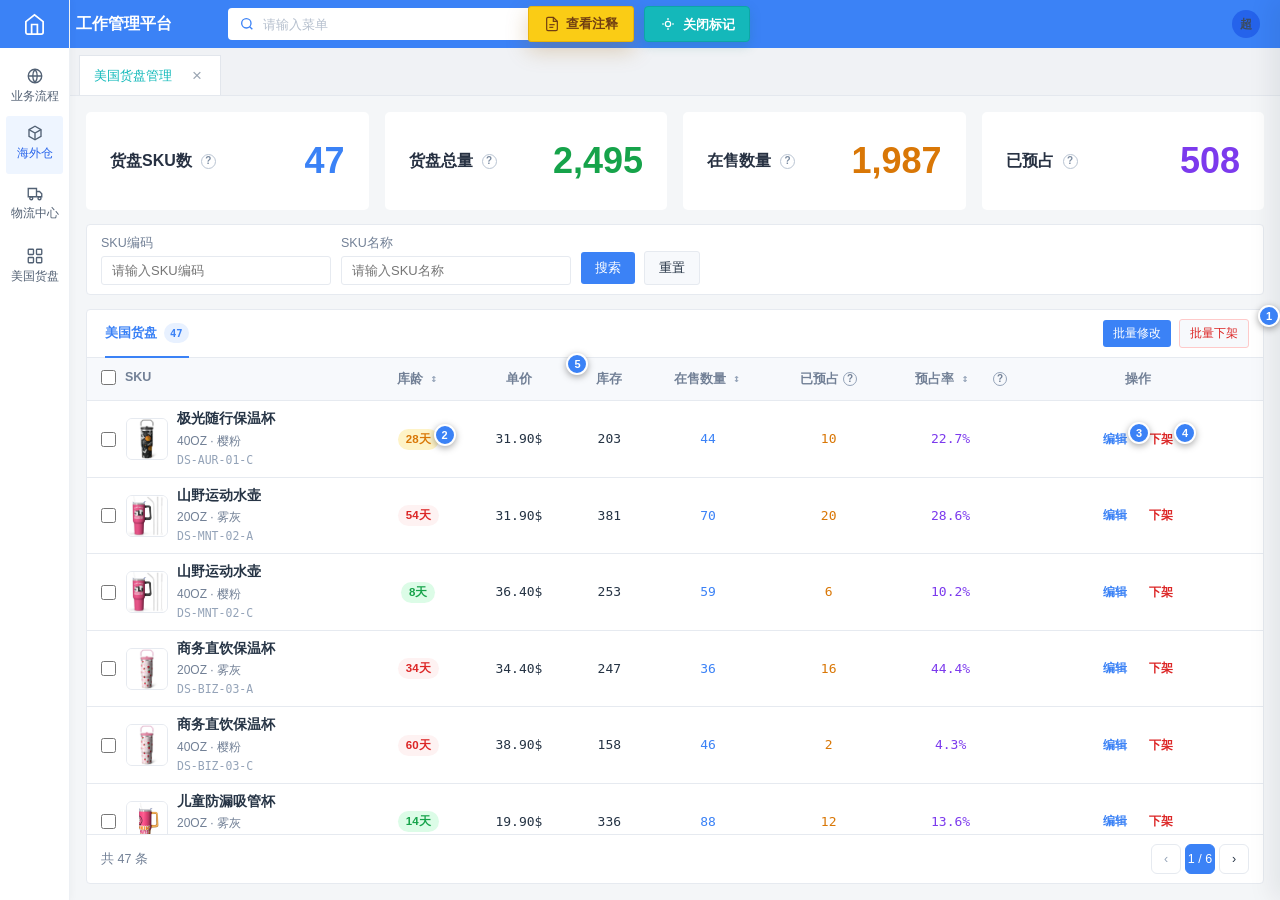
==== commit 03ca7db0: "完善流程标注和页面展示" ====
--- a/cargo-tray-management.html
+++ b/cargo-tray-management.html
@@ -42,7 +42,7 @@
 <body data-page="tray-management" class="page-markers-hidden">
 <aside class="app-nav">
   <div class="nav-brand"><svg viewBox="0 0 24 24" fill="none" stroke="currentColor" stroke-width="1.8" aria-hidden="true"><path d="M3 9l9-7 9 7v11a2 2 0 0 1-2 2H5a2 2 0 0 1-2-2z"></path><path d="M9 22V12h6v10"></path></svg><span>工作管理平台</span></div>
-  <nav class="nav-list" aria-label="主导航"><a class="nav-primary" href="global-overview.html" data-nav="global-overview" title="全局说明"><svg viewBox="0 0 24 24" fill="none" stroke="currentColor" stroke-width="1.8" aria-hidden="true"><circle cx="12" cy="12" r="9"></circle><path d="M3 12h18M12 3a15 15 0 0 1 0 18M12 3a15 15 0 0 0 0 18"></path></svg><span>全局说明</span></a><div class="nav-group nav-hover-group nav-group-current"><div class="nav-group-toggle" tabindex="0" title="海外仓"><svg viewBox="0 0 24 24" fill="none" stroke="currentColor" stroke-width="1.8" aria-hidden="true"><path d="M4 7.5 12 3l8 4.5v9L12 21l-8-4.5z"></path><path d="m4 7.5 8 4.5 8-4.5M12 12v9"></path></svg><span>海外仓</span><svg class="nav-chevron" viewBox="0 0 24 24" fill="none" stroke="currentColor" stroke-width="2" aria-hidden="true"><path d="m7 10 5 5 5-5"></path></svg></div><div class="nav-children"><a class="nav-child" href="inbound.html" data-nav="inbound">入库单管理</a><a class="nav-child" href="order-management.html" data-nav="orders">订单管理</a><a class="nav-child" href="index.html" data-nav="sku">库存管理</a><a class="nav-child active" href="cargo-tray-management.html" data-nav="tray-management">美国货盘管理</a></div></div><div class="nav-group nav-hover-group"><div class="nav-group-toggle" tabindex="0" title="物流中心"><svg viewBox="0 0 24 24" fill="none" stroke="currentColor" stroke-width="1.8" aria-hidden="true"><path d="M3 6h11v11H3zM14 10h4l3 3v4h-7z"></path><circle cx="7" cy="19" r="2"></circle><circle cx="18" cy="19" r="2"></circle></svg><span>物流中心</span><svg class="nav-chevron" viewBox="0 0 24 24" fill="none" stroke="currentColor" stroke-width="2" aria-hidden="true"><path d="m7 10 5 5 5-5"></path></svg></div><div class="nav-children"><a class="nav-child" href="packaging-shipping.html" data-nav="packaging-shipping">包装发货</a></div></div><a class="nav-primary" href="cargo-tray-v2.html" data-nav="tray-v2" title="美国货盘"><svg viewBox="0 0 24 24" fill="none" stroke="currentColor" stroke-width="1.8" aria-hidden="true"><rect x="3" y="3" width="7" height="7" rx="1"></rect><rect x="14" y="3" width="7" height="7" rx="1"></rect><rect x="3" y="14" width="7" height="7" rx="1"></rect><rect x="14" y="14" width="7" height="7" rx="1"></rect></svg><span>美国货盘</span></a></nav>
+  <nav class="nav-list" aria-label="主导航"><a class="nav-primary" href="global-overview.html" data-nav="global-overview" title="业务流程"><svg viewBox="0 0 24 24" fill="none" stroke="currentColor" stroke-width="1.8" aria-hidden="true"><circle cx="12" cy="12" r="9"></circle><path d="M3 12h18M12 3a15 15 0 0 1 0 18M12 3a15 15 0 0 0 0 18"></path></svg><span>业务流程</span></a><div class="nav-group nav-hover-group nav-group-current"><div class="nav-group-toggle" tabindex="0" title="海外仓"><svg viewBox="0 0 24 24" fill="none" stroke="currentColor" stroke-width="1.8" aria-hidden="true"><path d="M4 7.5 12 3l8 4.5v9L12 21l-8-4.5z"></path><path d="m4 7.5 8 4.5 8-4.5M12 12v9"></path></svg><span>海外仓</span><svg class="nav-chevron" viewBox="0 0 24 24" fill="none" stroke="currentColor" stroke-width="2" aria-hidden="true"><path d="m7 10 5 5 5-5"></path></svg></div><div class="nav-children"><a class="nav-child" href="inbound.html" data-nav="inbound">入库单管理</a><a class="nav-child" href="order-management.html" data-nav="orders">订单管理</a><a class="nav-child" href="index.html" data-nav="sku">库存管理</a><a class="nav-child active" href="cargo-tray-management.html" data-nav="tray-management">美国货盘管理</a></div></div><div class="nav-group nav-hover-group"><div class="nav-group-toggle" tabindex="0" title="物流中心"><svg viewBox="0 0 24 24" fill="none" stroke="currentColor" stroke-width="1.8" aria-hidden="true"><path d="M3 6h11v11H3zM14 10h4l3 3v4h-7z"></path><circle cx="7" cy="19" r="2"></circle><circle cx="18" cy="19" r="2"></circle></svg><span>物流中心</span><svg class="nav-chevron" viewBox="0 0 24 24" fill="none" stroke="currentColor" stroke-width="2" aria-hidden="true"><path d="m7 10 5 5 5-5"></path></svg></div><div class="nav-children"><a class="nav-child" href="packaging-shipping.html" data-nav="packaging-shipping">包装发货</a></div></div><a class="nav-primary" href="cargo-tray-v2.html" data-nav="tray-v2" title="美国货盘"><svg viewBox="0 0 24 24" fill="none" stroke="currentColor" stroke-width="1.8" aria-hidden="true"><rect x="3" y="3" width="7" height="7" rx="1"></rect><rect x="14" y="3" width="7" height="7" rx="1"></rect><rect x="3" y="14" width="7" height="7" rx="1"></rect><rect x="14" y="14" width="7" height="7" rx="1"></rect></svg><span>美国货盘</span></a></nav>
   <div class="nav-footer"></div>
 </aside>
 
@@ -1186,4 +1186,4 @@
   document.addEventListener('DOMContentLoaded', applyDocument);
   window.addEventListener('load', applyDocument);
 })();
-</script></body></html>+</script></body></html>
--- a/styles.css
+++ b/styles.css
@@ -229,22 +229,6 @@
 .verify-label strong{font-weight:600;color:var(--ink)}
 .verify-control input[type="range"]{width:100%;height:6px;accent-color:var(--primary);cursor:pointer}
 .login-submit{width:100%;height:38px;justify-content:center}
-
-/* ========== Fees ========== */
-.fee-summary{display:grid;grid-template-columns:repeat(4,1fr);gap:16px}
-.fee-amount{font-family:var(--font-mono);font-weight:700}
-.fee-table{min-width:1800px!important}
-.fee-table th,.fee-table td{white-space:nowrap}
-.fee-table th:nth-child(6),.fee-table td:nth-child(6){white-space:normal;min-width:220px}
-.fee-table th:nth-child(14),.fee-table td:nth-child(14){white-space:normal;min-width:160px}
-.fee-table .amount-cell{text-align:center}
-.fee-grouped-table{min-width:1720px!important}
-.fee-grouped-table .fee-id-column{text-align:left!important;min-width:150px}
-.fee-grouped-table td.fee-id-column code{display:block;font-weight:700;color:var(--ink)}
-.fee-grouped-table td.fee-id-column small{display:block;margin-top:5px;color:var(--muted);font-size:11px}
-.fee-cell-stack{display:grid;gap:0;text-align:center}
-.fee-cell-stack span{display:flex;align-items:center;justify-content:center;min-height:28px;padding:4px 0;border-bottom:1px dashed var(--border)}
-.fee-cell-stack span:last-child{border-bottom:0}
 
 /* ========== Main Content ========== */
 .page-body{padding:24px;container-type:inline-size}
@@ -950,8 +934,8 @@
 .v2-batch-add b{min-width:18px;height:18px;padding:0 5px;border-radius:9px;display:inline-flex;align-items:center;justify-content:center;background:rgba(255,255,255,.22);font-size:10px}
 .v2-batch-add:disabled{background:var(--border-2);color:var(--muted);cursor:not-allowed}
 
-body[data-page="orders"],body[data-page="users"]{height:100vh;overflow:hidden}
-body[data-page="orders"] .app-content,body[data-page="users"] .app-content{height:100vh;min-height:0;overflow:hidden}
+body[data-page="orders"]{height:100vh;overflow:hidden}
+body[data-page="orders"] .app-content{height:100vh;min-height:0;overflow:hidden}
 .ops-page-body{height:calc(100vh - var(--topbar-h));min-height:0;padding:16px;display:flex;flex-direction:column;gap:12px;overflow:hidden}
 .ops-page-body .page-section{margin-bottom:0}
 .ops-stat-grid{display:grid;grid-template-columns:repeat(4,minmax(0,1fr));gap:12px;flex:0 0 auto}
@@ -967,10 +951,10 @@
 .stat-trend strong{font-family:var(--font-mono);font-size:11.5px}
 .stat-trend.trend-up strong,.stat-trend.trend-good-down strong{color:var(--success)}
 .stat-trend.trend-down strong{color:var(--danger)}
-.ops-stat-pending .stat-value,.user-stat-frozen .stat-value{color:var(--warning)}
-.ops-stat-processing .stat-value,.user-stat-total .stat-value{color:var(--primary)}
-.ops-stat-shipped .stat-value,.user-stat-active .stat-value{color:var(--success)}
-.ops-stat-revenue .stat-value,.user-stat-new .stat-value{color:#7c3aed}
+.ops-stat-pending .stat-value{color:var(--warning)}
+.ops-stat-processing .stat-value{color:var(--primary)}
+.ops-stat-shipped .stat-value{color:var(--success)}
+.ops-stat-revenue .stat-value{color:#7c3aed}
 .ops-filter-bar{flex:0 0 auto;padding:9px 14px;gap:10px}
 .ops-filter-bar .filter-group>label{margin-bottom:3px}
 .ops-filter-bar .filter-group input{width:220px}
@@ -988,7 +972,7 @@
 .ops-table-wrap .table-head-bar{flex:0 0 auto;padding:9px 14px}
 .ops-table-wrap .table-scroll{flex:1;min-height:0;overflow:auto}
 .ops-table-wrap .pagination{flex:0 0 auto;padding:8px 14px}
-.order-admin-table{min-width:1522px!important;table-layout:fixed;border-collapse:collapse}
+.order-admin-table{min-width:1590px!important;table-layout:fixed;border-collapse:collapse}
 .order-admin-table .order-col-select{width:42px}
 .order-admin-table .order-col-number{width:132px}
 .order-admin-table .order-col-product{width:440px}
@@ -997,7 +981,7 @@
 .order-admin-table .order-col-recipient{width:104px}
 .order-admin-table .order-col-address{width:180px}
 .order-admin-table .order-col-logistics{width:135px}
-.order-admin-table .order-col-operation{width:87px}
+.order-admin-table .order-col-operation{width:155px}
 .order-admin-table th{position:sticky;top:0;z-index:4}
 .order-admin-table td{padding-top:8px;padding-bottom:8px}
 .order-admin-table .selection-column{width:42px;min-width:42px;padding-left:10px;padding-right:10px;text-align:center!important}
@@ -1005,6 +989,10 @@
 .order-admin-table .operation-column{white-space:nowrap}
 .order-admin-table .order-status{padding:6px 9px;border:1px solid currentColor;border-radius:4px;font-weight:600;line-height:1}
 .order-id{font-family:var(--font-mono);font-size:11.5px;color:var(--primary)}
+.order-number-cell{display:flex;flex-direction:column;align-items:flex-start;gap:7px;min-width:0}
+.order-source-tag{display:inline-flex;align-items:center;height:22px;padding:0 7px;border:1px solid;border-radius:4px;font-size:10.5px;font-weight:600;line-height:1;white-space:nowrap}
+.order-source-tag.is-frontend{border-color:#b9d6f7;background:#edf6ff;color:#2476c6}
+.order-source-tag.is-imported{border-color:#f0d09f;background:#fff7e8;color:#b76a0a}
 .order-user-cell{display:grid;gap:2px}
 .order-user-cell strong{font-size:12.5px}
 .order-user-cell span{font-size:10.5px;color:var(--muted)}
@@ -1036,10 +1024,12 @@
 .order-sales-summary strong{color:#2563eb}
 .order-cargo-summary strong{color:#16803c}
 .order-payment-action{color:#b45309}
+.order-operation-log-action{color:#53657a}
 .order-address{display:block;max-width:220px;white-space:normal;line-height:1.45;text-align:left}
 .order-logistics-cell{display:grid;justify-items:center;gap:4px;min-width:0;text-align:center}
 .order-logistics-cell code{display:block;max-width:100%;overflow:hidden;text-overflow:ellipsis;white-space:nowrap}
 .order-logistics-cell .btn-link{padding:1px 0;font-size:11px}
+.order-logistics-uploaded{color:var(--success);font-size:11px;font-weight:600}
 .order-label-file-name{max-width:150px;overflow:hidden;text-overflow:ellipsis;white-space:nowrap;color:var(--muted);font-size:10px}
 .order-admin-table th:nth-child(3),.order-admin-table td:nth-child(3),.order-admin-table th:nth-child(4),.order-admin-table td:nth-child(4),.order-admin-table th:nth-child(5),.order-admin-table td:nth-child(5),.order-admin-table th:nth-child(8),.order-admin-table td:nth-child(8){text-align:left!important}
 .order-admin-table th:nth-child(9),.order-admin-table td:nth-child(9){text-align:center!important}
@@ -1056,6 +1046,48 @@
 .order-label-batch-table th:first-child{width:180px}
 .order-label-batch-table th:nth-child(2){width:120px}
 .order-label-batch-table th:nth-child(3){width:180px}
+.order-payment-overlay{background:rgba(0,0,0,.28)}
+.modal-overlay>.order-payment-modal{width:min(1145px,100vw);height:min(642px,100vh);max-width:100vw;max-height:100vh;display:flex;flex-direction:column;overflow:hidden;border-radius:0!important;background:#fff;color:#5f636b;box-shadow:0 8px 28px rgba(31,45,61,.18)}
+.order-payment-head{height:52px;flex:0 0 52px;padding:0 15px;display:flex;align-items:center;justify-content:space-between}
+.order-payment-head h3{color:#4d5158;font-size:18px;font-weight:500;line-height:1}
+.order-payment-head .close{width:22px;height:22px;display:grid;place-items:center;border:0;background:transparent;color:#9ba1a9;font-size:22px;font-weight:300;line-height:1}
+.order-payment-head .close:hover{color:#4d5158}
+.order-payment-body{flex:1;min-height:0;padding:20px 16px 0;overflow:auto;font-size:14px}
+.order-payment-type{display:flex;align-items:center;gap:12px;margin:3px 0 22px;font-size:15px}
+.order-payment-type strong,.order-payment-detail h4,.order-payment-method-row>strong,.order-payment-amount>strong{font-weight:600;color:#5b6068}
+.order-payment-detail h4{margin:0 0 12px;font-size:15px}
+.order-payment-counts{margin:0 0 7px;color:#646a72}
+.order-payment-counts b{margin:0 5px;font-weight:500;color:#555b63}
+.order-payment-counts b.payable{color:#3c8fd8}
+.order-payment-counts b.unpayable{color:#ef4b32}
+.order-payment-table-wrap{width:100%;overflow-x:auto}
+.order-payment-table{width:100%;min-width:1080px;table-layout:fixed;border-collapse:collapse;font-size:12px;color:#646a72}
+.order-payment-table th,.order-payment-table td{height:41px;padding:6px 8px;border:1px solid #e1e6ed;text-align:center;white-space:nowrap;overflow:hidden;text-overflow:ellipsis}
+.order-payment-table th{height:50px;background:#eef2f6;color:#5e646c;font-weight:600}
+.order-payment-table th:nth-child(1){width:55px}.order-payment-table th:nth-child(2){width:48px}.order-payment-table th:nth-child(3){width:200px}.order-payment-table th:nth-child(4){width:98px}.order-payment-table th:nth-child(5),.order-payment-table th:nth-child(6){width:95px}.order-payment-table th:nth-child(7){width:130px}.order-payment-table th:nth-child(8),.order-payment-table th:nth-child(9){width:95px}.order-payment-table th:nth-child(10){width:200px}
+.order-payment-table input{width:14px;height:14px;margin:0;accent-color:#459cf0}
+.order-payment-table tr.unpayable{color:#a3a8ae;background:#fafbfc}
+.order-payment-method-row{display:flex;align-items:flex-start;margin-top:17px}
+.order-payment-method-row>strong{width:80px;padding-top:11px;font-size:15px}
+.order-payment-method-row button{width:185px;height:51px;border:1px solid #3a8ee6;background:#fff;color:#6a7078;font-size:14px}
+.order-payment-account{width:700px;max-width:calc(100% - 80px);height:64px;margin:19px 0 0 80px;padding:0 15px;display:flex;align-items:center;gap:10px;border:1px solid #3a8ee6;background:#eef7fd;color:#616870;font-size:13px}
+.order-payment-account>span:first-child{width:320px}
+.order-payment-account>span:nth-child(2){margin-left:auto}
+.order-payment-account strong{color:#f04a32;font-weight:500}
+.order-payment-refresh{width:25px;height:25px;display:grid;place-items:center;border:0;background:transparent;color:#2d8bd8}
+.order-payment-refresh svg{width:16px;height:16px}
+.order-payment-recharge{margin-left:auto;border:0;background:transparent;color:#f04a32;font-size:13px}
+.order-payment-amount{height:67px;display:flex;align-items:center;gap:5px}
+.order-payment-amount>strong{width:73px;font-size:15px}
+.order-payment-amount>b{color:#f04a32;font-size:34px;font-weight:600;line-height:1}
+.order-payment-amount>span{align-self:center;color:#666c74;font-size:13px}
+.order-payment-submit{width:142px;height:43px;margin-left:81px;border:0;border-radius:3px;background:#3e91d2;color:#fff;font-size:18px;font-weight:400}
+.order-payment-submit:hover{background:#2d83c6}
+.order-payment-submit:disabled{background:#aebdca;cursor:not-allowed}
+.order-payment-footer{height:58px;flex:0 0 58px;padding:0 17px;display:flex;align-items:center;justify-content:flex-end}
+.order-payment-footer .btn{height:33px;padding:0 15px;background:#fff;color:#666c74;border-color:#d9dfe7}
+body.order-payment-open .notes-toggle-floating,body.order-payment-open .marker-toggle{display:none!important}
+@media(max-width:760px){.order-payment-account{width:calc(100% - 80px);height:auto;min-height:64px;flex-wrap:wrap;padding:10px 15px}.order-payment-account>span:first-child{width:100%}.order-payment-account>span:nth-child(2){margin-left:0}.order-payment-submit{margin-bottom:18px}}
 .order-detail-modal{width:900px;overflow:hidden}
 .order-detail-modal .modal-body{max-height:66vh;overflow:auto}
 .order-detail-meta{display:grid;grid-template-columns:repeat(2,minmax(0,1fr));gap:10px;margin-bottom:18px}
@@ -1083,66 +1115,40 @@
 .order-timeline li.done{color:var(--success);font-weight:600}
 .order-timeline li.done::before{border-color:var(--success);background:var(--success)}
 .order-detail-qty{margin-top:10px;text-align:right;color:var(--muted);font-size:11.5px}
+.order-operation-log-modal{width:min(760px,calc(100vw - 32px));overflow:hidden}
+.order-operation-log-subtitle{margin-top:4px;color:var(--muted);font-size:11px}
+.order-operation-log-body{max-height:66vh;overflow:auto;padding:16px 22px 20px}
+.order-operation-log-summary{display:flex;align-items:center;gap:10px;padding:0 0 14px;border-bottom:1px solid var(--border)}
+.order-operation-log-summary span{color:var(--muted);font-size:11px}
+.order-operation-log-summary code{color:var(--primary);font-size:12px}
+.order-operation-log-summary b{margin-left:auto;color:var(--muted);font-size:11px;font-weight:500}
+.order-operation-log-list{position:relative;display:grid;margin-top:4px;padding:0;list-style:none}
+.order-operation-log-list::before{content:"";position:absolute;left:145px;top:24px;bottom:24px;width:1px;background:#dbe3ec}
+.order-operation-log-item{position:relative;display:grid;grid-template-columns:128px 18px minmax(0,1fr);gap:10px;align-items:start;padding:16px 0;border-bottom:1px solid var(--border)}
+.order-operation-log-item:last-child{border-bottom:0}
+.order-operation-log-item time{padding-top:2px;color:#718096;font-family:var(--font-mono);font-size:10.5px;line-height:1.45;text-align:right;white-space:nowrap}
+.order-operation-log-dot{position:relative;z-index:1;width:10px;height:10px;margin:4px auto 0;border:2px solid #9aa9ba;border-radius:50%;background:#fff}
+.order-operation-log-item>div{min-width:0}
+.order-operation-log-item-head{display:flex;align-items:center;gap:8px;min-height:20px}
+.order-operation-log-item-head strong{color:var(--ink);font-size:12.5px;font-weight:650}
+.order-operation-log-item-head span{display:inline-flex;align-items:center;height:20px;padding:0 6px;border-radius:3px;background:#eef2f6;color:#5f6f82;font-size:10px;font-weight:600}
+.order-operation-log-item p{margin-top:5px;color:#4f5d6d;font-size:11.5px;line-height:1.55;overflow-wrap:anywhere}
+.order-operation-log-item small{display:block;margin-top:5px;color:#8a97a7;font-size:10px}
+.order-operation-log-item.is-import .order-operation-log-dot{border-color:#3b82f6;background:#3b82f6}
+.order-operation-log-item.is-import .order-operation-log-item-head span{background:#edf6ff;color:#2476c6}
+.order-operation-log-item.is-association .order-operation-log-dot{border-color:#7c3aed;background:#7c3aed}
+.order-operation-log-item.is-association .order-operation-log-item-head span{background:#f4f0ff;color:#6d3ac2}
+.order-operation-log-item.is-logistics .order-operation-log-dot{border-color:#0891b2;background:#0891b2}
+.order-operation-log-item.is-logistics .order-operation-log-item-head span{background:#ecfeff;color:#0e7490}
+.order-operation-log-item.is-payment .order-operation-log-dot{border-color:#16a34a;background:#16a34a}
+.order-operation-log-item.is-payment .order-operation-log-item-head span{background:#effaf2;color:#16803c}
+.order-operation-log-item.is-status .order-operation-log-dot{border-color:#d97706;background:#d97706}
+.order-operation-log-item.is-status .order-operation-log-item-head span{background:#fff7e8;color:#b76a0a}
 .order-action-modal{width:480px;overflow:hidden}
 .order-action-copy{margin-bottom:14px;color:var(--muted);font-size:12.5px;line-height:1.7}
 
-/* ========== User Management ========== */
-.user-create-top{height:34px;padding-left:13px;padding-right:13px}
-.user-admin-table{min-width:1080px!important}
-.user-admin-table th{position:sticky;top:0;z-index:4}
-.user-admin-table td{padding-top:8px;padding-bottom:8px}
-.user-admin-table .operation-column{width:202px;min-width:202px}
-.user-admin-table th:first-child,.user-admin-table td:first-child{text-align:left!important}
 .order-admin-table th:first-child,.order-admin-table td:first-child{text-align:center!important}
-.return-admin-table{min-width:1540px!important}
-.return-admin-table th{position:sticky;top:0;z-index:4}
-.return-admin-table th:first-child,.return-admin-table td:first-child{text-align:left!important}
-.return-admin-table .operation-column{width:190px;min-width:190px}
-.return-id{font-weight:700;color:var(--ink)}
-.return-sku-cell{display:flex;align-items:center;gap:9px;text-align:left}
-.return-sku-cell img{width:38px;height:38px;border-radius:5px;border:1px solid var(--border);object-fit:cover;flex:0 0 auto}
-.return-sku-cell span{display:grid;gap:3px}.return-sku-cell small{color:var(--muted);font-size:11px}
-.return-status{display:inline-flex;padding:4px 8px;border-radius:5px;font-size:12px;font-weight:650;white-space:nowrap}
-.return-status-reviewing{background:#fef3c7;color:#92400e}.return-status-automatic{background:#dbeafe;color:#1d4ed8}.return-status-reviewed{background:#dcfce7;color:#166534}.return-status-rejected{background:#fee2e2;color:#b91c1c}
-.return-action-modal{width:min(1120px,calc(100vw - 32px))}
-.return-action-summary{display:flex;align-items:center;justify-content:space-between;padding:12px 14px;border:1px solid var(--border);border-radius:6px;background:var(--surface-2);margin-bottom:14px}
-.return-action-summary span{color:var(--muted);font-size:12px}
-.return-rule-alert{margin-bottom:16px;padding:11px 13px;border:1px solid #fde68a;border-radius:6px;background:#fffbeb}.return-rule-alert>strong{display:block;margin-bottom:8px;color:#92400e;font-size:12.5px}.return-rule-tags{display:flex;flex-wrap:wrap;gap:6px}.return-rule-tags span{display:inline-flex;padding:4px 7px;border-radius:4px;background:#fff1c2;color:#92400e;font-size:10.5px;font-weight:600}.return-rule-clear{display:inline-flex;color:var(--success);font-size:12px;font-weight:600}.return-review-note{margin-top:2px}.modal-footer-spacer{flex:1}
-.return-review-group{display:grid;gap:9px;margin:0 0 16px;padding:0;border:0}.return-review-group legend{margin-bottom:9px;font-size:12.5px;font-weight:500;color:var(--ink)}.return-review-group legend em{font-style:normal;color:var(--danger)}.return-review-group legend span{font-weight:400;color:var(--muted)}
-.return-review-options{display:grid;grid-template-columns:repeat(3,minmax(0,1fr));gap:12px}.return-review-option{display:grid;grid-template-columns:18px minmax(0,1fr);align-items:center;gap:8px;min-height:74px;padding:12px;border:1px solid #d9dfe8;border-radius:4px;background:#fff;cursor:pointer}.return-review-option:hover{border-color:#91caff;background:#f7fbff}.return-review-option:has(input:checked){border-color:#1677ff;background:#eaf4ff}.return-review-option input{margin:0;accent-color:#4096ff}.return-review-option span{display:grid;gap:4px}.return-review-option strong{font-size:13px;color:#1f2329}.return-review-option small{font-size:11.5px;line-height:1.45;color:#8b95a5}
-.return-addon-options{display:flex;gap:10px}.return-addon-options label{display:flex;align-items:center;gap:8px;min-width:150px;padding:9px 11px;border:1px solid var(--border);border-radius:6px;cursor:pointer;font-size:12.5px}.return-addon-options label:has(input:checked){border-color:var(--primary);background:var(--primary-soft);color:var(--primary)}.return-addon-options input{accent-color:var(--primary)}
-.return-instruction{display:inline-block;max-width:170px;font-size:12px;line-height:1.45;color:var(--ink)}.return-addon-tags{display:flex;flex-wrap:wrap;justify-content:center;gap:4px}.return-addon-tags span{padding:3px 6px;border-radius:4px;background:#f1f5f9;color:#475569;font-size:10.5px;white-space:nowrap}
-.return-detail-modal{width:min(780px,calc(100vw - 32px));overflow:hidden}.return-detail-modal .modal-body{max-height:68vh;overflow:auto}.return-detail-meta{display:grid;grid-template-columns:repeat(2,minmax(0,1fr));gap:10px;margin-bottom:18px}.return-detail-meta>div{display:grid;gap:4px;padding:10px 12px;border:1px solid var(--border);border-radius:6px;background:var(--surface-2)}.return-detail-meta>.return-detail-rule-card,.return-detail-meta>.return-detail-rejection{grid-column:1/-1}.return-detail-meta>.return-detail-rejection{border-color:#fecaca;background:#fff7f7}.return-detail-meta span{font-size:11px;color:var(--muted)}.return-detail-meta strong{font-size:12.5px;line-height:1.45}.return-detail-rule-card>strong{font-weight:500}.return-detail-products,.return-detail-progress{margin-top:18px}.return-detail-products h4,.return-detail-progress h4{margin-bottom:10px;font-size:13.5px}.return-detail-products>div{display:grid;grid-template-columns:44px minmax(0,1fr) auto;align-items:center;gap:10px;padding:9px 0;border-bottom:1px solid var(--border)}.return-detail-products img{width:44px;height:44px;border-radius:5px;border:1px solid var(--border);object-fit:cover}.return-detail-products>div span{display:grid;gap:3px}.return-detail-products small{font-size:11px;color:var(--muted)}.return-detail-products>div b{font-size:12px}.return-detail-products>p{display:flex;justify-content:space-between;padding-top:10px;font-size:12.5px}.return-detail-products>p span{color:var(--muted)}.return-progress-timeline{display:grid;grid-template-columns:repeat(4,minmax(0,1fr));gap:0}.return-progress-step{position:relative;display:grid;justify-items:center;align-content:start;gap:8px;text-align:center;padding:0 8px}.return-progress-step::before{content:"";position:absolute;top:13px;left:-50%;width:100%;height:2px;background:#e2e8f0}.return-progress-step:first-child::before{display:none}.return-progress-dot{position:relative;z-index:1;width:28px;height:28px;border-radius:50%;display:flex;align-items:center;justify-content:center;border:2px solid #cbd5e1;background:#fff;color:#94a3b8;font-size:11px;font-weight:700}.return-progress-step.done::before,.return-progress-step.current::before{background:#93c5fd}.return-progress-step.done .return-progress-dot{border-color:var(--success);background:var(--success);color:#fff}.return-progress-step.current .return-progress-dot{border-color:var(--primary);color:var(--primary);box-shadow:0 0 0 4px var(--primary-soft)}.return-progress-step.rejected::before{background:#fca5a5}.return-progress-step.rejected .return-progress-dot{border-color:var(--danger);background:var(--danger);color:#fff}.return-progress-step.stopped .return-progress-dot{background:#f1f5f9}.return-progress-step.stopped strong,.return-progress-step.stopped p{color:#94a3b8}.return-progress-step strong{font-size:12px}.return-progress-step p{margin-top:3px;color:var(--muted);font-size:10.5px;line-height:1.45}
 .muted-text{font-size:12px;color:var(--muted)}
-.return-stat-pending{border-top:3px solid #f59e0b}.return-stat-items{border-top:3px solid #8b5cf6}.return-stat-month{border-top:3px solid #3b82f6}.return-stat-amount{border-top:3px solid #16a34a}
-.user-name-cell{display:flex;align-items:center;justify-content:flex-start;gap:8px;white-space:nowrap}
-.user-name-cell>span{width:28px;height:28px;border-radius:50%;display:flex;align-items:center;justify-content:center;background:var(--primary-soft);color:var(--primary);font-size:10px;font-weight:700}
-.user-name-cell strong{font-size:12px}
-.user-contact-cell{display:grid;gap:2px;white-space:nowrap}
-.user-contact-cell span{font-size:11.5px}
-.user-contact-cell small{font-size:10.5px;color:var(--muted)}
-.user-type,.account-status{display:inline-flex;align-items:center;justify-content:center;min-width:64px;padding:3px 8px;border-radius:5px;font-size:11px;font-weight:600;white-space:nowrap}
-.user-type.distributor{background:var(--primary-soft);color:var(--primary)}
-.user-type.customer{background:#ede9fe;color:#7c3aed}
-.account-status.normal{background:var(--success-soft);color:var(--success)}
-.account-status.frozen{background:var(--danger-soft);color:var(--danger)}
-.user-form-modal{width:640px;overflow:hidden}
-.user-form-grid{display:grid;grid-template-columns:repeat(2,minmax(0,1fr));gap:14px}
-.user-status-modal{width:460px;overflow:hidden}
-.user-status-modal .modal-body>p{font-size:13.5px}
-.user-status-warning{margin-top:14px;padding:10px 12px;border:1px solid #fde68a;border-radius:6px;background:#fffbeb;color:#92400e;font-size:12px;line-height:1.6}
-
-/* ========== Fee Overview ========== */
-.fee-stat{min-height:118px;padding:16px 18px;display:flex;flex-direction:column;align-items:flex-start;gap:8px}
-.fee-stat .stat-heading{width:100%}
-.fee-stat .stat-label{margin:0;color:var(--ink);font-size:16px;font-weight:750}
-.fee-stat .stat-heading p{max-width:none;color:var(--muted);font-size:10.5px;line-height:1.4;text-align:left}
-.fee-stat .stat-value{font-family:var(--font-mono);font-size:34px;line-height:1}
-.fee-stat-total .stat-value{color:var(--primary)}
-.fee-stat-pending .stat-value{color:var(--warning)}
-.fee-stat-settled .stat-value{color:var(--success)}
-.fee-stat-orders .stat-value{color:#7c3aed}
-
 /* ========== Global Overview ========== */
 body[data-page="global-overview"]{height:100vh;overflow:hidden}
 body[data-page="global-overview"] .app-content{height:100vh;min-height:0;overflow:hidden}
@@ -1265,7 +1271,7 @@
 }
 
 @container (max-width:1100px){
-  .ops-stat .stat-trend span,.fee-stat .stat-trend span{display:none}
+  .ops-stat .stat-trend span{display:none}
   .ops-stat-revenue .stat-value{font-size:26px}
   .manage-stat .stat-heading{gap:5px;flex-wrap:nowrap}
   .manage-stat .stat-heading p{font-size:9px;white-space:nowrap}
@@ -1275,9 +1281,6 @@
   .ops-stat-grid{grid-template-columns:repeat(2,minmax(0,1fr))}
   .ops-stat{min-height:80px;padding:10px 12px}
   .ops-stat .stat-heading p{font-size:9.5px}
-  .fee-summary{grid-template-columns:repeat(2,minmax(0,1fr))}
-  .fee-stat{min-height:86px;padding:11px 12px}
-  .fee-stat .stat-heading p{font-size:9.5px}
   .ops-filter-bar{display:grid;grid-template-columns:repeat(2,minmax(0,1fr));align-items:end}
   .ops-filter-bar .filter-group,.ops-filter-bar .filter-group input,.ops-filter-bar .filter-group select{width:100%;min-width:0}
   .ops-filter-bar .filter-actions{grid-column:1/-1;margin-left:0}
@@ -1342,11 +1345,17 @@
   body.notes-open .app-content{margin-right:0}
   body.notes-open .notes-backdrop{display:block}
   .login-page-body{padding:20px 16px;place-items:start center}
-  .fee-summary{grid-template-columns:repeat(2,1fr)}
   .sku-content-grid{grid-template-columns:1fr}
   .sku-overview-grid{grid-template-columns:repeat(2,minmax(0,1fr))}
   .warehouse-banner{align-items:flex-start;gap:18px;flex-direction:column}
   .warehouse-banner .wh-stats{width:100%;display:grid;grid-template-columns:repeat(2,1fr);gap:14px 10px}
+  .order-operation-log-modal{width:calc(100vw - 20px)}
+  .order-operation-log-body{padding:14px 16px 18px}
+  .order-operation-log-list::before{left:7px}
+  .order-operation-log-item{grid-template-columns:16px minmax(0,1fr);gap:10px}
+  .order-operation-log-item time{grid-column:2;text-align:left;white-space:normal}
+  .order-operation-log-dot{grid-column:1;grid-row:1/3;margin-top:5px}
+  .order-operation-log-item>div{grid-column:2}
 }
 
 /* ========== Cargo Tray V2 Catalog Redesign ========== */
@@ -1461,7 +1470,7 @@
 .v2-buyer-login-shell{width:min(440px,100%);min-height:0;display:grid;grid-template-columns:1fr;overflow:hidden;border:1px solid #e4e4e7;border-radius:8px;background:#fff;box-shadow:0 18px 52px rgba(24,24,27,.20)}
 .v2-buyer-login-visual{position:relative;min-height:600px;padding:34px;display:flex;flex-direction:column;overflow:hidden;background:#f0f1f3}
 .v2-buyer-login-brand{position:relative;z-index:2;display:flex;align-items:center;gap:10px;width:max-content;color:var(--market-accent)}
-.nav-list > a[data-nav="login"],.nav-list > a[data-nav="tray"],.nav-list > a[data-nav="legacy-tray"],.nav-list > a[data-nav="returns"],.nav-list > a[data-nav="users"],.nav-list > a[data-nav="fees"]{display:none!important}
+.nav-list > a[data-nav="login"],.nav-list > a[data-nav="tray"],.nav-list > a[data-nav="legacy-tray"]{display:none!important}
 .v2-buyer-login-brand>span:last-child{display:grid}
 .v2-buyer-login-brand strong{font-size:24px;line-height:1.1;font-weight:800}
 .v2-buyer-login-brand small{font-family:var(--font-mono);font-size:7px;letter-spacing:.8px;color:#71717a}
@@ -1681,6 +1690,10 @@
 .bm-search input{width:100%;height:30px;border:0;outline:0;background:transparent;color:#263445;font-size:13px}
 .bm-search input::placeholder{color:#b6c0ce}
 .page-body{background:var(--bg)}
+.stat-trend{display:none!important}.sku-overview-grid,.ops-stat-grid,.fee-summary,.tray-management-stats,.stat-grid,.tray-overview-grid,.tray-summary{display:grid!important;grid-template-columns:none!important;grid-auto-flow:column!important;grid-auto-columns:minmax(160px,1fr)!important;overflow-x:auto}.sku-overview-grid>.stat-card,.ops-stat-grid>.stat-card,.fee-summary>.stat-card,.tray-management-stats>.stat-card,.stat-grid>.stat-card,.tray-overview-grid>.stat-card,.tray-summary>.stat-card{min-width:160px}.sku-overview-stat{grid-template-columns:minmax(64px,1fr) auto;grid-template-rows:auto auto}.stat-metric-row{justify-content:flex-start}
+.sku-overview-grid,.ops-stat-grid,.fee-summary,.tray-management-stats,.stat-grid,.tray-overview-grid,.tray-summary{padding:16px!important;gap:16px!important;background:#edf4ff!important;border:0!important;border-radius:0!important}.sku-overview-grid>.stat-card,.ops-stat-grid>.stat-card,.fee-summary>.stat-card,.tray-management-stats>.stat-card,.stat-grid>.stat-card,.tray-overview-grid>.stat-card,.tray-summary>.stat-card{min-height:98px!important;padding:20px 24px!important;display:flex!important;flex-direction:row!important;align-items:center!important;justify-content:space-between!important;gap:18px!important;background:#fff!important;border:0!important;border-radius:5px!important;box-shadow:none!important;overflow:hidden}.sku-overview-grid .stat-heading,.ops-stat-grid .stat-heading,.fee-summary .stat-heading,.tray-management-stats .stat-heading,.stat-grid .stat-heading,.tray-overview-grid .stat-heading,.tray-summary .stat-heading{width:auto!important;display:flex!important;align-items:center!important;flex:1 1 auto}.sku-overview-grid .stat-heading p,.ops-stat-grid .stat-heading p,.fee-summary .stat-heading p,.tray-management-stats .stat-heading p,.stat-grid .stat-heading p,.tray-overview-grid .stat-heading p,.tray-summary .stat-heading p,.sku-overview-grid .stat-meta-row,.tray-overview-grid .stat-meta-row,.tray-summary .stat-meta-row{display:none!important}.sku-overview-grid .stat-label,.ops-stat-grid .stat-label,.fee-summary .stat-label,.tray-management-stats .stat-label,.stat-grid .stat-label,.tray-overview-grid .stat-label,.tray-summary .stat-label{display:flex!important;align-items:center!important;gap:9px!important;margin:0!important;color:#272b31!important;font-size:20px!important;font-weight:700!important;line-height:1.2!important;white-space:nowrap}.sku-overview-grid .stat-label::after,.ops-stat-grid .stat-label::after,.fee-summary .stat-label::after,.tray-management-stats .stat-label::after,.stat-grid .stat-label::after,.tray-overview-grid .stat-label::after,.tray-summary .stat-label::after{content:"?";width:17px;height:17px;display:inline-flex;align-items:center;justify-content:center;border:1px solid #bac5d3;border-radius:50%;color:#7b8ba0;font-size:11px;font-weight:700;line-height:1}.sku-overview-grid .stat-value,.ops-stat-grid .stat-value,.fee-summary .stat-value,.tray-management-stats .stat-value,.stat-grid .stat-value,.tray-overview-grid .stat-value,.tray-summary .stat-value{position:static!important;margin:0 0 0 auto!important;color:#3b82f6!important;font-family:var(--font)!important;font-size:48px!important;font-weight:500!important;line-height:1!important;white-space:nowrap}.sku-overview-grid .stat-metric-row,.ops-stat-grid .stat-metric-row,.fee-summary .stat-metric-row,.tray-management-stats .stat-metric-row,.stat-grid .stat-metric-row,.tray-overview-grid .stat-metric-row,.tray-summary .stat-metric-row{width:auto!important;margin:0!important;display:flex!important;align-items:center!important;justify-content:flex-end!important;flex:0 0 auto!important}
+.sku-overview-grid,.ops-stat-grid,.fee-summary,.tray-management-stats,.stat-grid,.tray-overview-grid,.tray-summary{background:transparent!important}.sku-overview-grid .stat-label::after,.ops-stat-grid .stat-label::after,.fee-summary .stat-label::after,.tray-management-stats .stat-label::after,.stat-grid .stat-label::after,.tray-overview-grid .stat-label::after,.tray-summary .stat-label::after{content:none!important}.overview-help{position:relative;width:17px;height:17px;display:inline-flex;align-items:center;justify-content:center;flex:0 0 auto;border:1px solid #bac5d3;border-radius:50%;background:#fff;color:#7b8ba0;font-size:11px;font-weight:700;line-height:1;cursor:help}.overview-help:hover,.overview-help:focus-visible{border-color:#3b82f6;color:#3b82f6;outline:none}.overview-tooltip{position:fixed;z-index:2147482500;width:max-content;max-width:280px;padding:8px 11px;border-radius:4px;background:#263445;color:#fff;font-size:12px;line-height:1.55;box-shadow:0 6px 18px rgba(15,23,42,.22);opacity:0;visibility:hidden;pointer-events:none;transform:translateY(-3px);transition:opacity .12s,transform .12s,visibility .12s}.overview-tooltip.show{opacity:1;visibility:visible;transform:translateY(0)}.sku-overview-grid>.stat-card:nth-child(5n+1) .stat-value,.ops-stat-grid>.stat-card:nth-child(5n+1) .stat-value,.fee-summary>.stat-card:nth-child(5n+1) .stat-value,.tray-management-stats>.stat-card:nth-child(5n+1) .stat-value,.stat-grid>.stat-card:nth-child(5n+1) .stat-value,.tray-overview-grid>.stat-card:nth-child(5n+1) .stat-value,.tray-summary>.stat-card:nth-child(5n+1) .stat-value{color:#3b82f6!important}.sku-overview-grid>.stat-card:nth-child(5n+2) .stat-value,.ops-stat-grid>.stat-card:nth-child(5n+2) .stat-value,.fee-summary>.stat-card:nth-child(5n+2) .stat-value,.tray-management-stats>.stat-card:nth-child(5n+2) .stat-value,.stat-grid>.stat-card:nth-child(5n+2) .stat-value,.tray-overview-grid>.stat-card:nth-child(5n+2) .stat-value,.tray-summary>.stat-card:nth-child(5n+2) .stat-value{color:#16a34a!important}.sku-overview-grid>.stat-card:nth-child(5n+3) .stat-value,.ops-stat-grid>.stat-card:nth-child(5n+3) .stat-value,.fee-summary>.stat-card:nth-child(5n+3) .stat-value,.tray-management-stats>.stat-card:nth-child(5n+3) .stat-value,.stat-grid>.stat-card:nth-child(5n+3) .stat-value,.tray-overview-grid>.stat-card:nth-child(5n+3) .stat-value,.tray-summary>.stat-card:nth-child(5n+3) .stat-value{color:#d97706!important}.sku-overview-grid>.stat-card:nth-child(5n+4) .stat-value,.ops-stat-grid>.stat-card:nth-child(5n+4) .stat-value,.fee-summary>.stat-card:nth-child(5n+4) .stat-value,.tray-management-stats>.stat-card:nth-child(5n+4) .stat-value,.stat-grid>.stat-card:nth-child(5n+4) .stat-value,.tray-overview-grid>.stat-card:nth-child(5n+4) .stat-value,.tray-summary>.stat-card:nth-child(5n+4) .stat-value{color:#7c3aed!important}.sku-overview-grid>.stat-card:nth-child(5n) .stat-value,.ops-stat-grid>.stat-card:nth-child(5n) .stat-value,.fee-summary>.stat-card:nth-child(5n) .stat-value,.tray-management-stats>.stat-card:nth-child(5n) .stat-value,.stat-grid>.stat-card:nth-child(5n) .stat-value,.tray-overview-grid>.stat-card:nth-child(5n) .stat-value,.tray-summary>.stat-card:nth-child(5n) .stat-value{color:#0891b2!important}
+.sku-overview-grid,.ops-stat-grid,.fee-summary,.tray-management-stats,.stat-grid,.tray-overview-grid,.tray-summary{padding:0!important}.sku-overview-grid .stat-label,.ops-stat-grid .stat-label,.fee-summary .stat-label,.tray-management-stats .stat-label,.stat-grid .stat-label,.tray-overview-grid .stat-label,.tray-summary .stat-label{font-family:var(--font)!important;font-size:16px!important;font-weight:650!important;line-height:1.35!important;color:#273142!important}.sku-overview-grid .stat-value,.ops-stat-grid .stat-value,.fee-summary .stat-value,.tray-management-stats .stat-value,.stat-grid .stat-value,.tray-overview-grid .stat-value,.tray-summary .stat-value{font-family:"Segoe UI",Arial,var(--font)!important;font-size:36px!important;font-weight:600!important;line-height:1!important;letter-spacing:0!important;font-variant-numeric:tabular-nums}.overview-help{width:15px;height:15px;font-size:10px;font-weight:600}
 .bm-page-tabs{height:48px;display:flex;align-items:flex-end;gap:3px;padding:0 9px;background:#f0f2f5;border-bottom:1px solid #e4e8ee;overflow:hidden}.bm-page-tab{height:40px;min-width:142px;padding:0 14px;display:flex;align-items:center;justify-content:space-between;gap:12px;background:#fff;border:1px solid #e2e6ec;border-bottom:0;color:#586576;font-size:13px;white-space:nowrap}.bm-page-tab.active{color:#10b9ba;background:#fff}.bm-page-tab button{width:18px;height:18px;color:#9aa5b2;font-size:17px;line-height:16px}.bm-page-tab button:hover{color:#4d5b6c}
 body[data-page="orders"] .ops-page-body,body[data-page="inbound"] .inbound-page-body,body[data-page="tray-management"] .tray-management-body{height:calc(100vh - var(--topbar-h) - 48px)}body[data-page="sku"] .page-body{height:calc(100vh - var(--topbar-h) - 48px)}
 .packaging-page{padding:8px;overflow:auto}.packaging-tabs{height:42px;padding:12px;color:#14b8b8;background:#fff;border-bottom:1px solid var(--border)}.packaging-filters,.packaging-actions{display:flex;gap:8px;align-items:center;padding:10px;background:#fff}.packaging-filters select,.packaging-filters input{height:34px;min-width:150px;padding:0 10px;border:1px solid var(--border);border-radius:4px;color:var(--muted);background:#fff}.packaging-filters input{width:220px}.packaging-actions{padding-top:0}.btn-success{background:#55b936;color:#fff}.packaging-table{overflow:auto;background:#fff}.packaging-table .data-table{min-width:1300px}.link-btn{display:block;color:#1677e8;padding:3px 0;font-size:12px}.modal-overlay{display:none}.modal-overlay.open{display:flex}.head-modal{width:min(1900px,98vw);height:96vh;max-width:none}.head-steps{display:flex;align-items:center;padding:22px 9%;color:#b8c0cc}.head-steps span{display:flex;flex-direction:column;align-items:center;gap:5px;color:#b8c0cc}.head-steps span:first-child,.head-steps span:nth-child(3){color:#55b936}.head-steps .current{color:#1685ff}.head-steps b{font-size:13px;font-weight:500}.head-steps i{height:2px;background:#cdd4df;flex:1;margin:0 10px}.head-content{display:grid;grid-template-columns:400px 1fr;gap:16px;padding:16px;background:#f2f4f7;height:calc(100% - 110px)}.head-content aside,.head-box{background:#fff;padding:16px}.head-content label{display:block;margin:14px 0;color:#66758a}.head-content select,.head-content input,.head-content textarea{display:block;width:100%;margin-top:6px;height:34px;border:1px solid var(--border);padding:6px}.head-content textarea{height:52px}.head-content aside p{padding:10px;background:#eef1f5;line-height:2;font-size:12px}.head-box .data-table{margin-top:16px}
@@ -1982,14 +1995,6 @@
   .v2-checkout-form .manage-form-field,.v2-checkout-summary{grid-column:1}
   .v2-checkout-summary{grid-template-columns:1fr}
   .v2-checkout-count-row{padding:10px 14px}
-  .return-action-modal{width:calc(100vw - 20px)}
-  .return-review-options{grid-template-columns:1fr}
-  .return-review-option{min-height:68px}
-  .return-detail-modal{width:calc(100vw - 20px)}
-  .return-detail-meta{grid-template-columns:1fr}
-  .return-progress-timeline{grid-template-columns:1fr;gap:14px}
-  .return-progress-step{grid-template-columns:28px minmax(0,1fr);justify-items:start;text-align:left;padding:0}
-  .return-progress-step::before{top:-14px;left:13px;width:2px;height:14px}
 }
 
 @media(max-width:380px){
